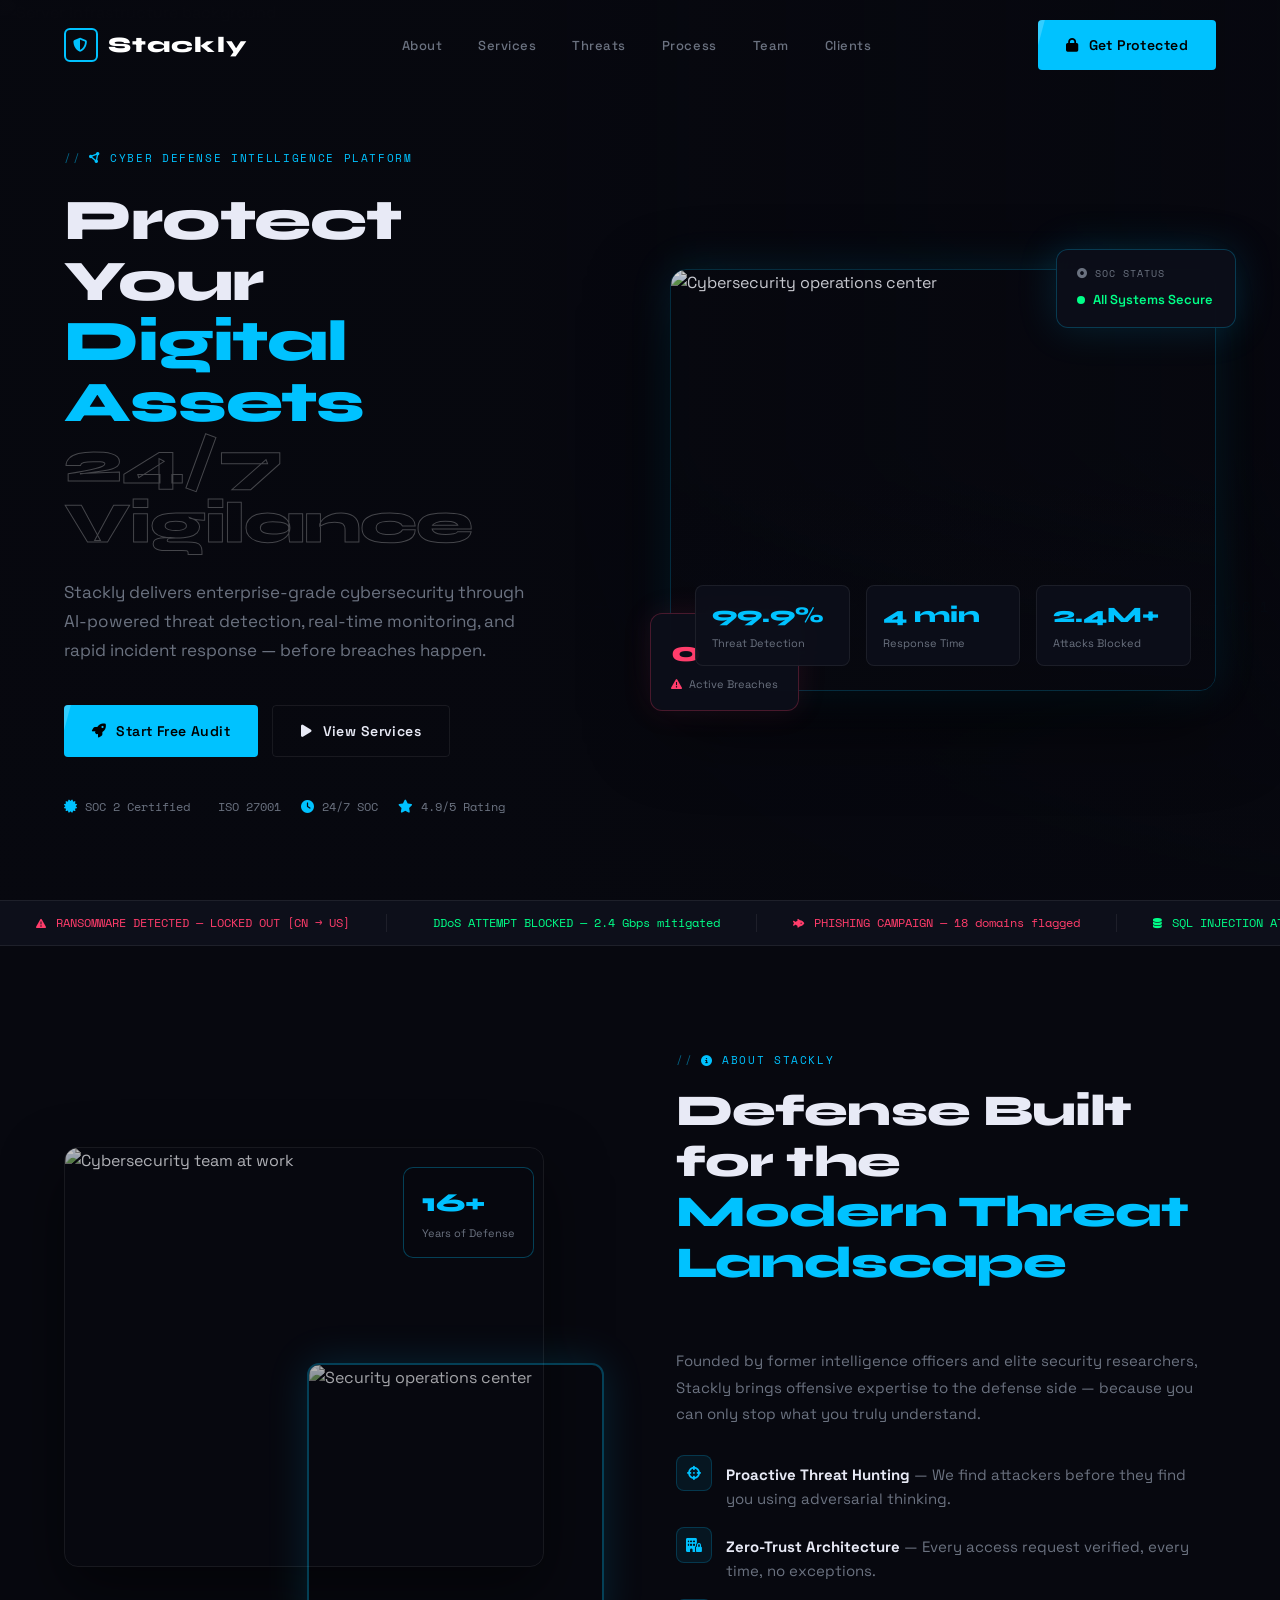
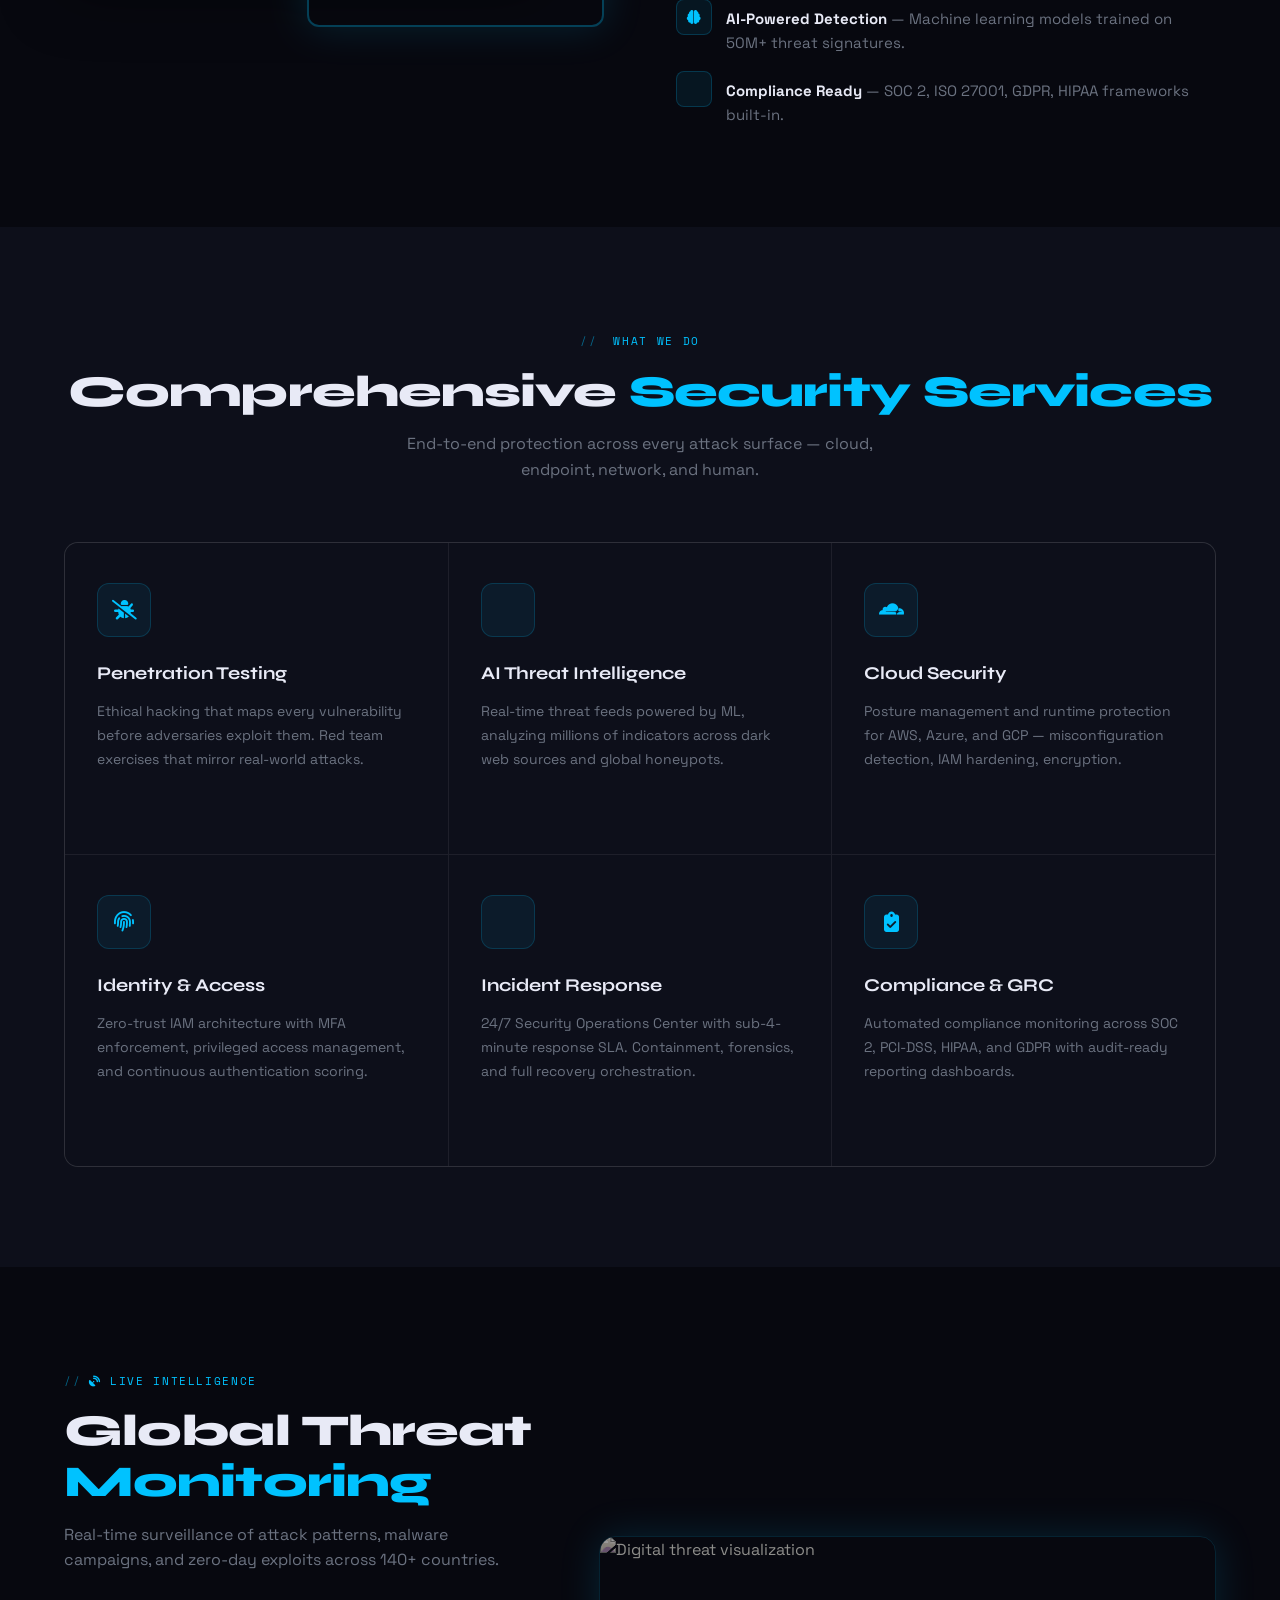
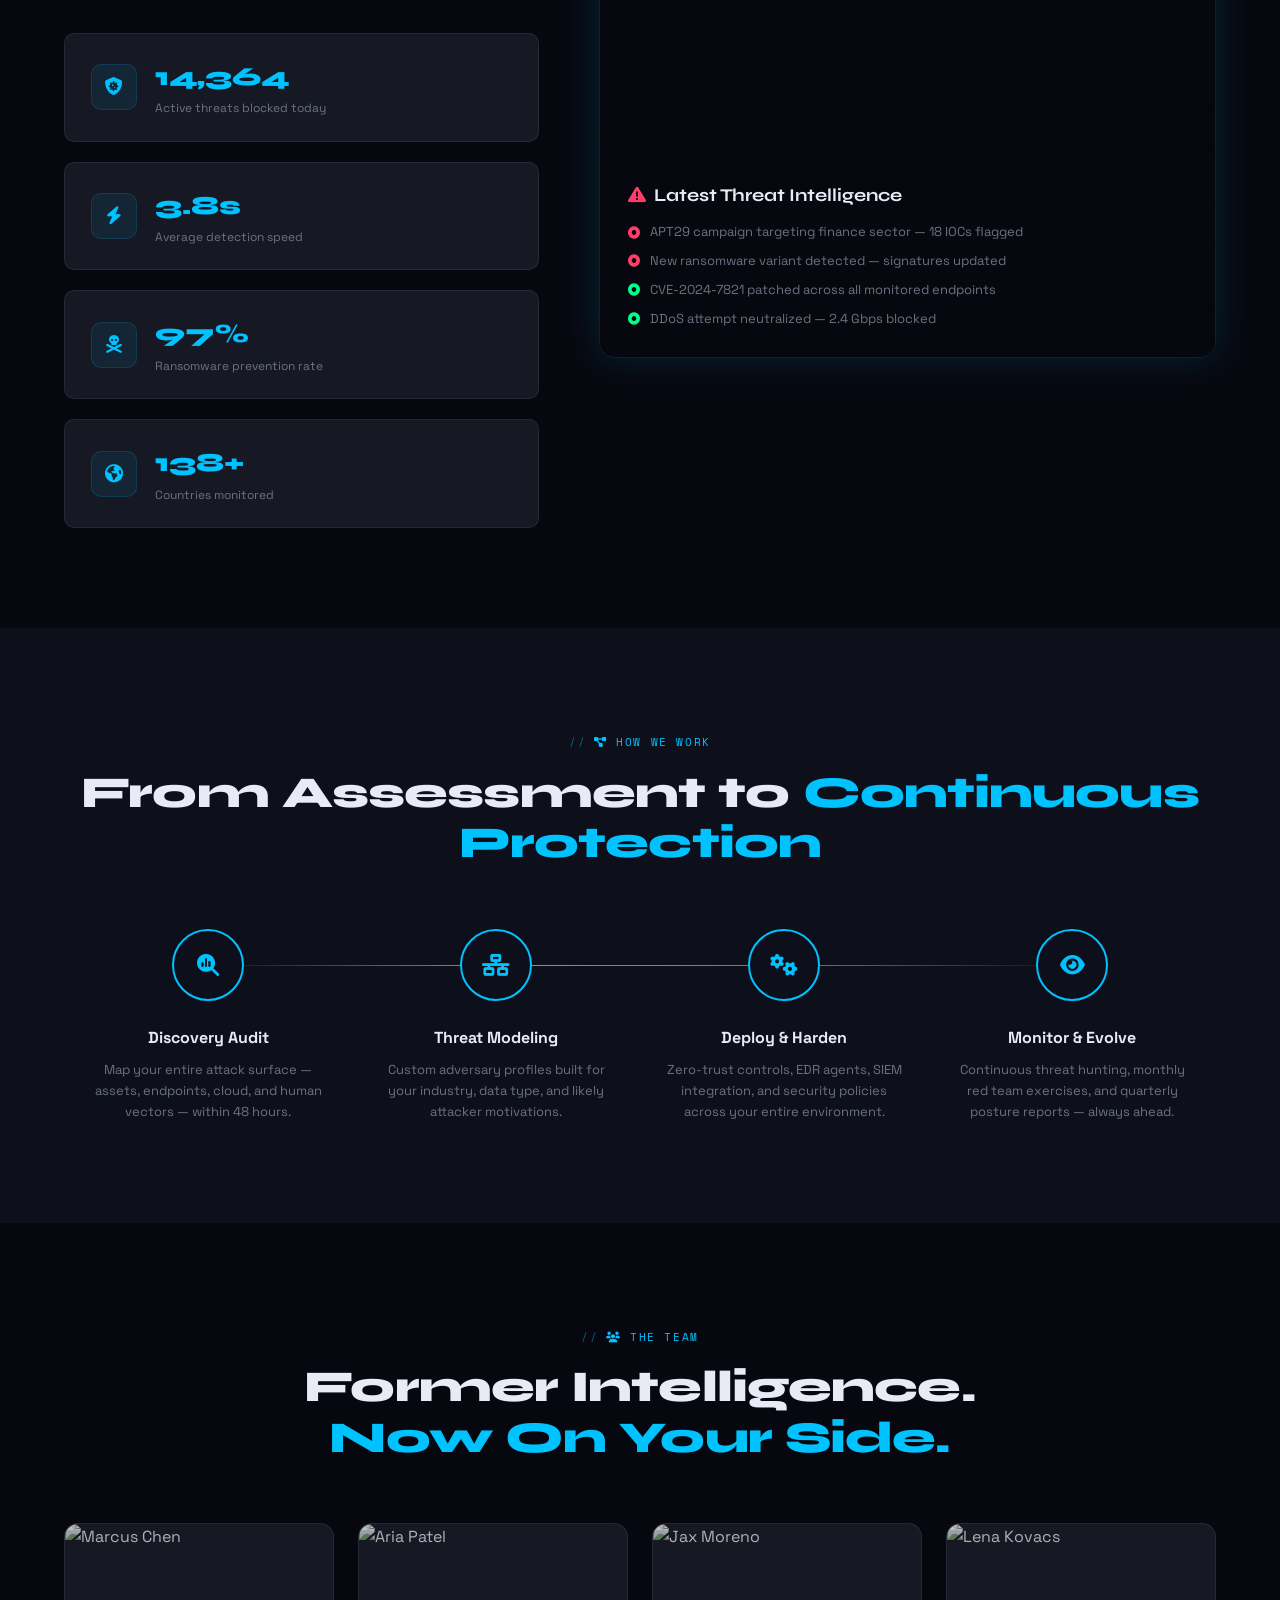
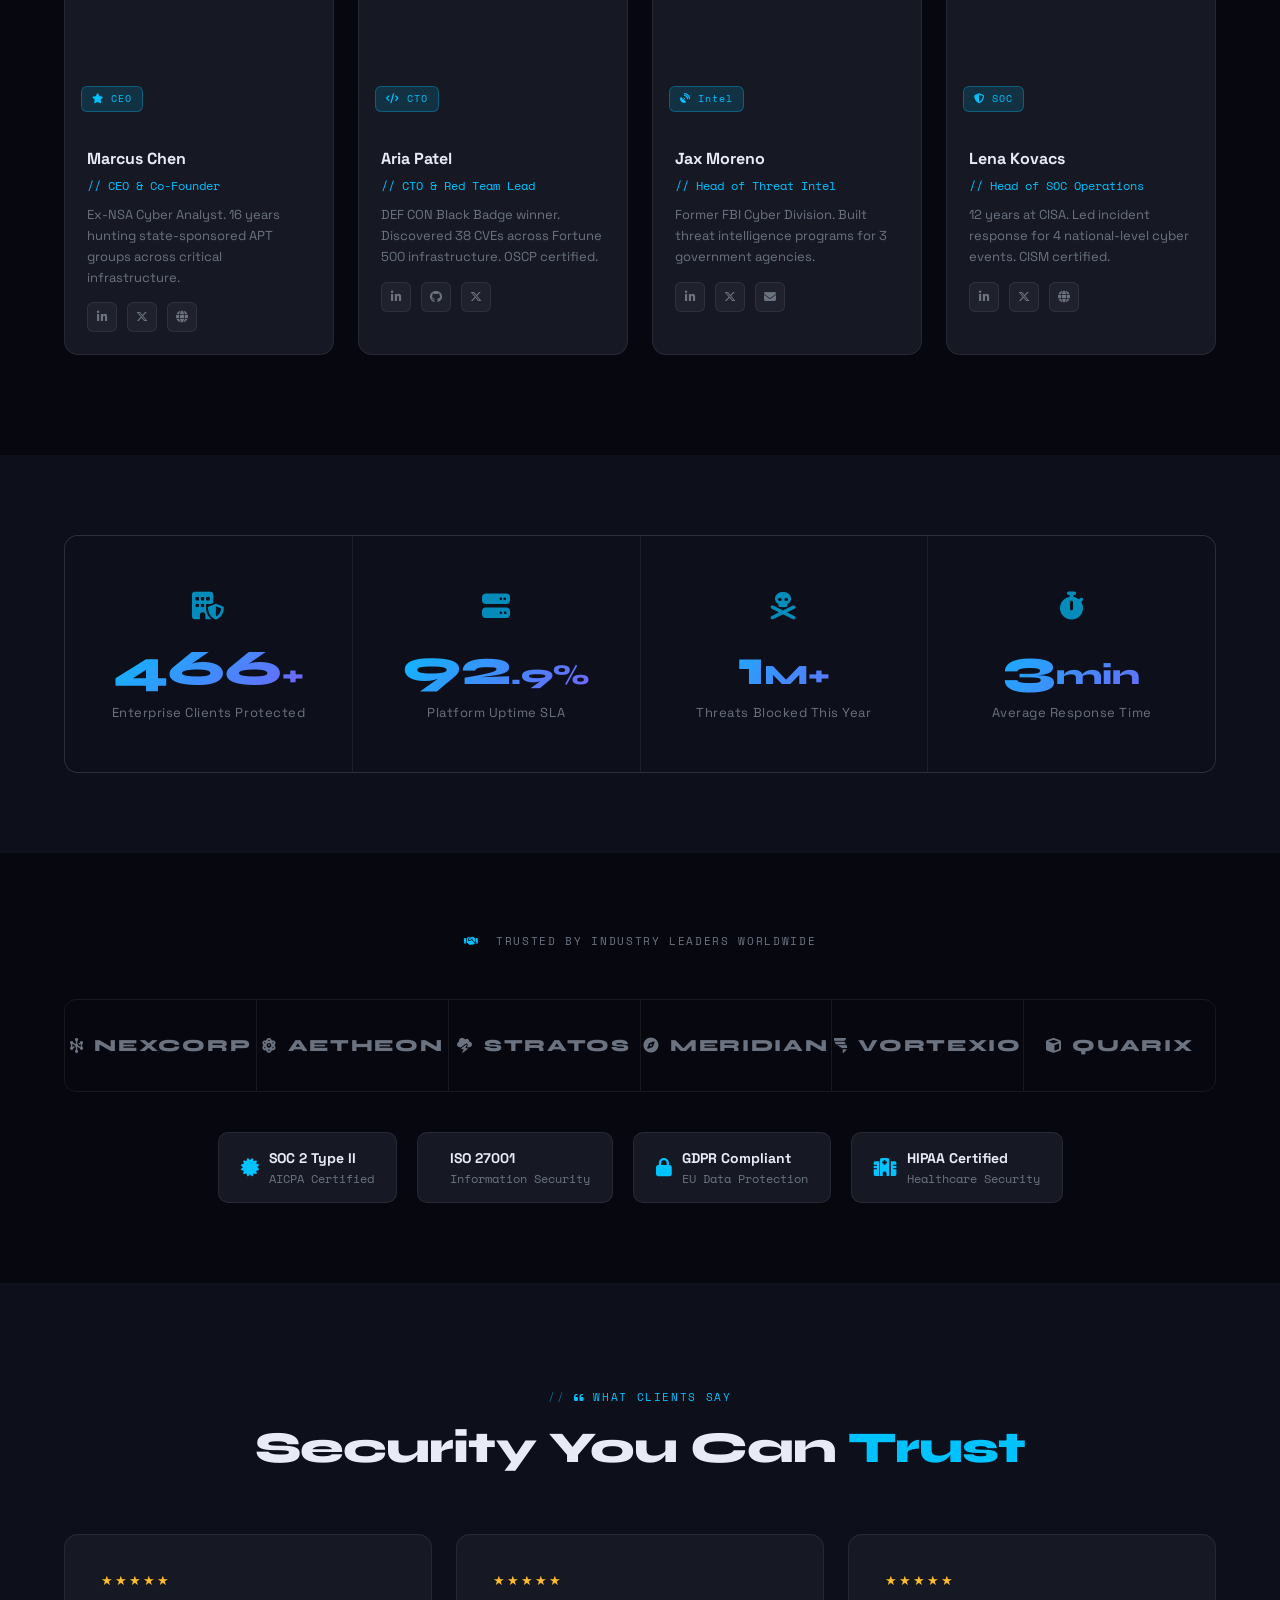
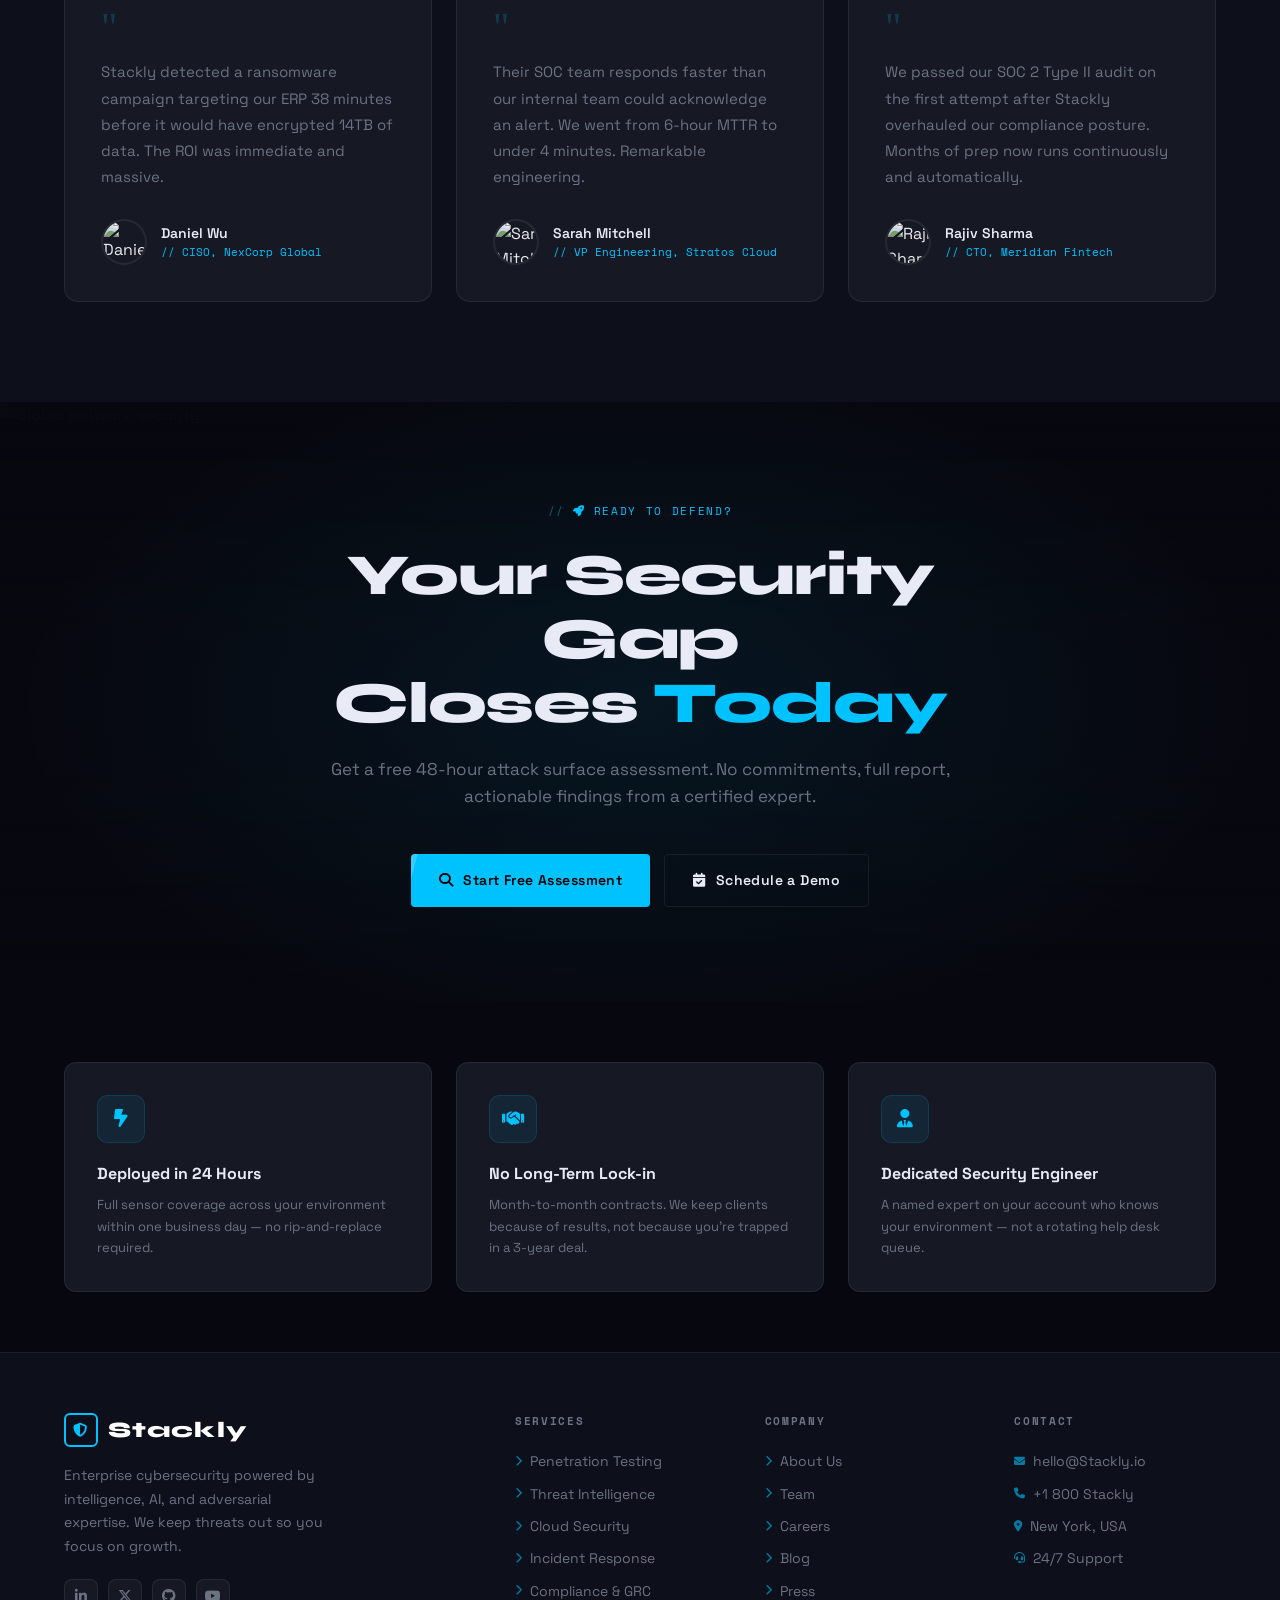
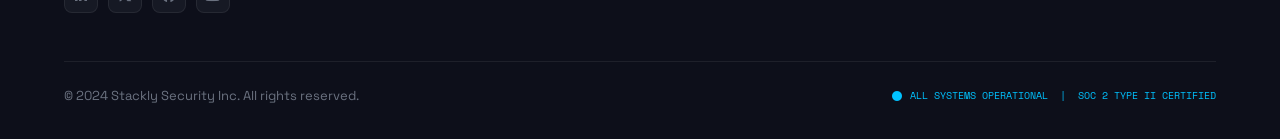
==== index.html @ 7a9f147d "first commit" ====
<!DOCTYPE html>
<html lang="en">
<head>
<meta charset="UTF-8">
<meta name="viewport" content="width=device-width, initial-scale=1.0">
<title>Stackly — Cyber Defense Intelligence</title>
<link rel="preconnect" href="https://fonts.googleapis.com">
<link href="https://fonts.googleapis.com/css2?family=Space+Grotesk:wght@300;400;500;600;700&family=Space+Mono:wght@400;700&family=Syne:wght@700;800&display=swap" rel="stylesheet">
<link rel="stylesheet" href="https://cdnjs.cloudflare.com/ajax/libs/font-awesome/6.5.1/css/all.min.css">
<style>
/* ─── TOKENS ─────────────────────────────────────────────── */
:root {
  --bg:      #07080F;
  --bg2:     #0D0F1A;
  --bg3:     #111420;
  --surface: #161924;
  --border:  rgba(255,255,255,0.07);
  --accent:  #00C2FF;
  --accent2: #7B5CFA;
  --danger:  #FF3D6B;
  --text:    #E8EAF6;
  --muted:   #6B7280;
  --mono:    'Space Mono', monospace;
  --sans:    'Space Grotesk', sans-serif;
  --display: 'Syne', sans-serif;
  --glow:    0 0 40px rgba(0,194,255,0.15);
  --glow2:   0 0 40px rgba(123,92,250,0.2);
}
*,*::before,*::after{box-sizing:border-box;margin:0;padding:0;}
html{scroll-behavior:smooth;}
body{background:var(--bg);color:var(--text);font-family:var(--sans);font-size:16px;line-height:1.6;overflow-x:hidden;}
::-webkit-scrollbar{width:4px;}
::-webkit-scrollbar-track{background:var(--bg);}
::-webkit-scrollbar-thumb{background:var(--accent);border-radius:2px;}

/* ─── UTILITY ─────────────────────────────────────────────── */
.container{max-width:1200px;margin:0 auto;padding:0 24px;}
.tag{font-family:var(--mono);font-size:11px;letter-spacing:0.15em;text-transform:uppercase;color:var(--accent);display:inline-flex;align-items:center;gap:8px;}
.tag::before{content:'//';opacity:0.5;}
.btn{display:inline-flex;align-items:center;gap:10px;padding:14px 28px;border-radius:4px;font-family:var(--sans);font-weight:600;font-size:14px;letter-spacing:0.03em;cursor:pointer;transition:all 0.3s ease;text-decoration:none;border:none;}
.btn-primary{background:var(--accent);color:#000;position:relative;overflow:hidden;}
.btn-primary::after{content:'';position:absolute;inset:0;background:rgba(255,255,255,0.2);transform:translateX(-100%) skewX(-15deg);transition:transform 0.4s ease;}
.btn-primary:hover::after{transform:translateX(110%) skewX(-15deg);}
.btn-primary:hover{box-shadow:0 0 30px rgba(0,194,255,0.4);}
.btn-outline{background:transparent;color:var(--text);border:1px solid var(--border);}
.btn-outline:hover{border-color:var(--accent);color:var(--accent);box-shadow:inset 0 0 20px rgba(0,194,255,0.05);}

/* ─── MATRIX CANVAS ───────────────────────────────────────── */
#matrix-canvas{position:fixed;top:0;left:0;width:100%;height:100%;opacity:0.03;pointer-events:none;z-index:0;}

/* ─── NAV ─────────────────────────────────────────────────── */
nav{position:fixed;top:0;left:0;right:0;z-index:1000;padding:20px 0;transition:all 0.4s ease;}
nav.scrolled{background:rgba(7,8,15,0.95);backdrop-filter:blur(20px);padding:14px 0;border-bottom:1px solid var(--border);}
.nav-inner{display:flex;align-items:center;justify-content:space-between;gap:24px;}
.logo{font-family:var(--display);font-size:22px;font-weight:800;letter-spacing:0.05em;color:#fff;text-decoration:none;display:flex;align-items:center;gap:10px;}
.logo-icon{width:34px;height:34px;border:2px solid var(--accent);border-radius:6px;display:flex;align-items:center;justify-content:center;color:var(--accent);font-size:14px;}
.logo span{color:var(--accent);}
.nav-links{display:flex;align-items:center;gap:36px;list-style:none;}
.nav-links a{font-size:13px;font-weight:500;color:var(--muted);text-decoration:none;letter-spacing:0.04em;transition:color 0.2s;position:relative;}
.nav-links a::after{content:'';position:absolute;bottom:-4px;left:0;width:0;height:1px;background:var(--accent);transition:width 0.3s ease;}
.nav-links a:hover{color:var(--text);}
.nav-links a:hover::after{width:100%;}
.nav-cta{margin-left:12px;}
.hamburger{display:none;flex-direction:column;gap:5px;cursor:pointer;padding:4px;z-index:1001;background:none;border:none;}
.hamburger span{display:block;width:24px;height:2px;background:var(--text);border-radius:2px;transition:all 0.3s ease;}
.hamburger.open span:nth-child(1){transform:translateY(7px) rotate(45deg);}
.hamburger.open span:nth-child(2){opacity:0;transform:scaleX(0);}
.hamburger.open span:nth-child(3){transform:translateY(-7px) rotate(-45deg);}
.mobile-menu{display:none;position:fixed;inset:0;background:rgba(7,8,15,0.98);backdrop-filter:blur(20px);z-index:999;flex-direction:column;align-items:center;justify-content:center;gap:32px;opacity:0;transition:opacity 0.3s ease;}
.mobile-menu.open{opacity:1;}
.mobile-menu a{font-family:var(--display);font-size:28px;font-weight:700;color:var(--muted);text-decoration:none;transition:color 0.2s;letter-spacing:0.05em;}
.mobile-menu a:hover{color:var(--accent);}

/* ─── HERO ────────────────────────────────────────────────── */
#hero{min-height:100vh;display:flex;align-items:center;position:relative;padding:140px 0 80px;z-index:1;overflow:hidden;}
.hero-bg-img{position:absolute;inset:0;z-index:0;}
.hero-bg-img img{width:100%;height:100%;object-fit:cover;opacity:0.12;filter:saturate(0.3) hue-rotate(180deg);}
.hero-bg-img::after{content:'';position:absolute;inset:0;background:linear-gradient(90deg,rgba(7,8,15,0.97) 40%,rgba(7,8,15,0.5) 100%),linear-gradient(0deg,rgba(7,8,15,0.8) 0%,transparent 50%);}
.hero-grid{display:grid;grid-template-columns:1fr 1fr;gap:60px;align-items:center;position:relative;z-index:1;}
.hero-tag{margin-bottom:24px;}
.hero-heading{font-family:var(--display);font-size:clamp(38px,4.5vw,66px);font-weight:800;line-height:1.05;letter-spacing:-0.02em;margin-bottom:24px;}
.hero-heading .line2{color:var(--accent);}
.hero-heading .line3{-webkit-text-stroke:1px rgba(255,255,255,0.25);color:transparent;}
.hero-sub{font-size:17px;color:var(--muted);line-height:1.7;margin-bottom:40px;max-width:480px;}
.hero-btns{display:flex;gap:14px;flex-wrap:wrap;}
.hero-badges{display:flex;gap:20px;margin-top:40px;flex-wrap:wrap;}
.badge{display:flex;align-items:center;gap:8px;font-size:12px;color:var(--muted);font-family:var(--mono);}
.badge i{color:var(--accent);font-size:13px;}
/* Hero Image Card */
.hero-img-wrap{position:relative;}
.hero-main-img{border-radius:16px;overflow:hidden;position:relative;border:1px solid rgba(0,194,255,0.2);box-shadow:0 30px 80px rgba(0,0,0,0.6),var(--glow);}
.hero-main-img img{width:100%;height:420px;object-fit:cover;display:block;filter:saturate(0.7) brightness(0.85);}
.hero-main-img::after{content:'';position:absolute;inset:0;background:linear-gradient(180deg,transparent 50%,rgba(7,8,15,0.8) 100%);}
.hero-img-overlay{position:absolute;bottom:0;left:0;right:0;padding:24px;z-index:2;}
.img-stat-row{display:flex;gap:16px;}
.img-stat{background:rgba(13,15,26,0.9);backdrop-filter:blur(12px);border:1px solid var(--border);border-radius:8px;padding:12px 16px;flex:1;}
.img-stat-num{font-family:var(--display);font-size:22px;font-weight:800;color:var(--accent);}
.img-stat-label{font-size:11px;color:var(--muted);margin-top:2px;}
.hero-float-card{position:absolute;top:-20px;right:-20px;background:rgba(13,15,26,0.92);backdrop-filter:blur(16px);border:1px solid rgba(0,194,255,0.25);border-radius:12px;padding:16px 20px;min-width:180px;box-shadow:var(--glow);}
.hfc-label{font-family:var(--mono);font-size:10px;color:var(--muted);text-transform:uppercase;letter-spacing:0.1em;margin-bottom:8px;}
.hfc-status{display:flex;align-items:center;gap:8px;font-size:13px;font-weight:600;color:#00FF88;}
.hfc-dot{width:8px;height:8px;border-radius:50%;background:#00FF88;animation:blink 1.5s ease-in-out infinite;}
.hero-float-card2{position:absolute;bottom:-20px;left:-20px;background:rgba(13,15,26,0.92);backdrop-filter:blur(16px);border:1px solid rgba(255,61,107,0.25);border-radius:12px;padding:16px 20px;box-shadow:0 0 30px rgba(255,61,107,0.1);}
.hfc2-num{font-family:var(--display);font-size:28px;font-weight:800;color:var(--danger);}
.hfc2-label{font-size:11px;color:var(--muted);margin-top:2px;}
@keyframes blink{0%,100%{opacity:1;}50%{opacity:0.2;}}

/* ─── TICKER ──────────────────────────────────────────────── */
.ticker-wrap{background:var(--bg2);border-top:1px solid var(--border);border-bottom:1px solid var(--border);padding:13px 0;overflow:hidden;position:relative;z-index:1;}
.ticker-track{display:flex;width:max-content;animation:ticker 35s linear infinite;gap:0;}
.ticker-track:hover{animation-play-state:paused;}
@keyframes ticker{from{transform:translateX(0);}to{transform:translateX(-50%);}}
.ticker-item{display:flex;align-items:center;gap:10px;padding:0 36px;font-family:var(--mono);font-size:11.5px;color:var(--muted);white-space:nowrap;border-right:1px solid var(--border);}
.ticker-item i{font-size:10px;}
.t-red{color:var(--danger);}
.t-green{color:#00FF88;}
.t-blue{color:var(--accent);}

/* ─── SECTION BASE ────────────────────────────────────────── */
section{position:relative;z-index:1;}
.section-header{margin-bottom:60px;}
.section-header .tag{margin-bottom:16px;}
.section-title{font-family:var(--display);font-size:clamp(28px,3.5vw,44px);font-weight:800;line-height:1.15;letter-spacing:-0.02em;}
.section-title span{color:var(--accent);}
.section-sub{font-size:16px;color:var(--muted);margin-top:14px;max-width:520px;}

/* ─── ABOUT ───────────────────────────────────────────────── */
#about{padding:100px 0;}
.about-grid{display:grid;grid-template-columns:1fr 1fr;gap:72px;align-items:center;}
.about-img-stack{position:relative;height:480px;}
.about-img-main{border-radius:14px;overflow:hidden;position:absolute;top:0;left:0;right:60px;bottom:60px;border:1px solid var(--border);box-shadow:0 24px 60px rgba(0,0,0,0.5);}
.about-img-main img{width:100%;height:100%;object-fit:cover;filter:saturate(0.6) brightness(0.75);}
.about-img-secondary{border-radius:12px;overflow:hidden;position:absolute;bottom:0;right:0;width:55%;height:55%;border:2px solid rgba(0,194,255,0.3);box-shadow:var(--glow);}
.about-img-secondary img{width:100%;height:100%;object-fit:cover;filter:saturate(0.5) brightness(0.7);}
.about-img-badge{position:absolute;top:20px;right:70px;background:rgba(7,8,15,0.9);backdrop-filter:blur(12px);border:1px solid rgba(0,194,255,0.3);border-radius:10px;padding:14px 18px;z-index:2;}
.aib-num{font-family:var(--display);font-size:26px;font-weight:800;color:var(--accent);}
.aib-label{font-size:11px;color:var(--muted);margin-top:2px;}
.about-checks{display:flex;flex-direction:column;gap:16px;margin-top:28px;}
.check-item{display:flex;gap:14px;align-items:flex-start;}
.check-icon{width:36px;height:36px;border-radius:8px;background:rgba(0,194,255,0.08);border:1px solid rgba(0,194,255,0.2);display:flex;align-items:center;justify-content:center;color:var(--accent);font-size:14px;flex-shrink:0;}
.check-text{font-size:15px;color:var(--muted);padding-top:8px;}
.check-text strong{color:var(--text);}

/* ─── SERVICES ────────────────────────────────────────────── */
#services{padding:100px 0;background:var(--bg2);}
.services-grid{display:grid;grid-template-columns:repeat(3,1fr);gap:1px;background:var(--border);border:1px solid var(--border);border-radius:14px;overflow:hidden;}
.service-card{background:var(--bg2);padding:40px 32px;transition:all 0.35s ease;position:relative;overflow:hidden;cursor:default;}
.service-card::before{content:'';position:absolute;top:0;left:0;right:0;height:2px;background:linear-gradient(90deg,var(--accent),var(--accent2));transform:scaleX(0);transition:transform 0.4s ease;}
.service-card:hover::before{transform:scaleX(1);}
.service-card:hover{background:var(--surface);}
.service-icon{width:54px;height:54px;border-radius:12px;background:rgba(0,194,255,0.07);border:1px solid rgba(0,194,255,0.18);display:flex;align-items:center;justify-content:center;color:var(--accent);font-size:20px;margin-bottom:22px;transition:all 0.3s ease;}
.service-card:hover .service-icon{background:rgba(0,194,255,0.14);box-shadow:0 0 20px rgba(0,194,255,0.2);}
.service-name{font-family:var(--display);font-size:18px;font-weight:700;margin-bottom:12px;}
.service-desc{font-size:14px;color:var(--muted);line-height:1.7;}
.service-link{display:inline-flex;align-items:center;gap:6px;margin-top:20px;font-size:13px;color:var(--accent);font-weight:600;text-decoration:none;opacity:0;transform:translateY(4px);transition:all 0.3s ease;}
.service-card:hover .service-link{opacity:1;transform:translateY(0);}

/* ─── THREAT SECTION ──────────────────────────────────────── */
#threat{padding:100px 0;}
.threat-grid{display:grid;grid-template-columns:1fr 1.3fr;gap:60px;align-items:center;}
.threat-stats{display:flex;flex-direction:column;gap:20px;}
.threat-stat{background:var(--surface);border:1px solid var(--border);border-radius:10px;padding:22px 26px;display:flex;align-items:center;gap:18px;transition:all 0.3s ease;}
.threat-stat:hover{border-color:var(--accent);box-shadow:var(--glow);}
.ts-icon{width:46px;height:46px;border-radius:10px;background:rgba(0,194,255,0.08);border:1px solid rgba(0,194,255,0.15);display:flex;align-items:center;justify-content:center;color:var(--accent);font-size:18px;flex-shrink:0;}
.ts-num{font-family:var(--display);font-size:26px;font-weight:800;color:var(--accent);}
.ts-label{font-size:12px;color:var(--muted);margin-top:2px;}
.threat-img-panel{position:relative;border-radius:16px;overflow:hidden;border:1px solid rgba(0,194,255,0.15);box-shadow:var(--glow);}
.threat-img-panel img{width:100%;height:420px;object-fit:cover;filter:saturate(0.4) brightness(0.6) hue-rotate(180deg);display:block;}
.threat-img-panel::after{content:'';position:absolute;inset:0;background:linear-gradient(180deg,transparent 40%,rgba(7,8,15,0.95) 100%);}
.threat-overlay{position:absolute;bottom:0;left:0;right:0;padding:28px;z-index:2;}
.threat-ol-title{font-family:var(--display);font-size:18px;font-weight:700;margin-bottom:12px;}
.threat-ol-list{display:flex;flex-direction:column;gap:8px;}
.tol-item{display:flex;align-items:center;gap:10px;font-size:13px;color:var(--muted);}
.tol-item i{color:var(--danger);font-size:12px;}
.tol-item.safe i{color:#00FF88;}
#radarCanvas{border-radius:50%;}

/* ─── PROCESS ─────────────────────────────────────────────── */
#process{padding:100px 0;background:var(--bg2);}
.process-steps{display:grid;grid-template-columns:repeat(4,1fr);gap:0;position:relative;}
.process-steps::before{content:'';position:absolute;top:36px;left:12.5%;right:12.5%;height:1px;background:linear-gradient(90deg,transparent,var(--accent),var(--accent2),transparent);z-index:0;}
.process-step{text-align:center;padding:0 20px;position:relative;z-index:1;}
.step-num{width:72px;height:72px;border-radius:50%;background:var(--bg2);border:2px solid var(--accent);display:flex;align-items:center;justify-content:center;font-size:22px;color:var(--accent);margin:0 auto 24px;transition:all 0.4s ease;}
.process-step:hover .step-num{background:var(--accent);color:#000;box-shadow:0 0 30px rgba(0,194,255,0.4);}
.step-title{font-weight:700;font-size:16px;margin-bottom:10px;}
.step-desc{font-size:13px;color:var(--muted);line-height:1.6;}

/* ─── TEAM ────────────────────────────────────────────────── */
#team{padding:100px 0;}
.team-grid{display:grid;grid-template-columns:repeat(4,1fr);gap:24px;}
.team-card{background:var(--surface);border:1px solid var(--border);border-radius:14px;overflow:hidden;transition:all 0.35s ease;}
.team-card:hover{border-color:rgba(0,194,255,0.3);transform:translateY(-6px);box-shadow:0 24px 48px rgba(0,0,0,0.4),var(--glow);}
.team-avatar{height:200px;overflow:hidden;position:relative;}
.team-avatar img{width:100%;height:100%;object-fit:cover;filter:saturate(0.5) brightness(0.75);transition:all 0.4s ease;}
.team-card:hover .team-avatar img{filter:saturate(0.8) brightness(0.9);}
.team-avatar::after{content:'';position:absolute;inset:0;background:linear-gradient(180deg,transparent 50%,rgba(22,25,36,0.9) 100%);}
.team-role-badge{position:absolute;bottom:12px;left:16px;right:16px;z-index:2;display:flex;align-items:center;gap:8px;}
.trb{background:rgba(0,194,255,0.15);border:1px solid rgba(0,194,255,0.3);border-radius:6px;padding:4px 10px;font-family:var(--mono);font-size:10px;color:var(--accent);letter-spacing:0.1em;}
.team-info{padding:22px;}
.team-name{font-weight:700;font-size:16px;margin-bottom:4px;}
.team-role{font-size:12px;color:var(--accent);font-family:var(--mono);margin-bottom:10px;}
.team-bio{font-size:13px;color:var(--muted);line-height:1.6;}
.team-socials{display:flex;gap:10px;margin-top:14px;}
.team-socials a{width:30px;height:30px;border-radius:6px;background:rgba(255,255,255,0.04);border:1px solid var(--border);display:flex;align-items:center;justify-content:center;color:var(--muted);font-size:12px;text-decoration:none;transition:all 0.2s;}
.team-socials a:hover{color:var(--accent);border-color:var(--accent);}

/* ─── TRUST STATS ─────────────────────────────────────────── */
#trust{padding:80px 0;background:var(--bg2);}
.trust-grid{display:grid;grid-template-columns:repeat(4,1fr);gap:1px;background:var(--border);border:1px solid var(--border);border-radius:14px;overflow:hidden;}
.trust-item{background:var(--bg2);padding:48px 28px;text-align:center;transition:background 0.3s;}
.trust-item:hover{background:var(--surface);}
.trust-icon{font-size:28px;color:var(--accent);margin-bottom:14px;opacity:0.7;}
.trust-num{font-family:var(--display);font-size:50px;font-weight:800;line-height:1;background:linear-gradient(135deg,var(--accent),var(--accent2));-webkit-background-clip:text;-webkit-text-fill-color:transparent;background-clip:text;}
.trust-plus{font-size:28px;}
.trust-label{font-size:13px;color:var(--muted);margin-top:10px;letter-spacing:0.04em;}

/* ─── CLIENTS ─────────────────────────────────────────────── */
#clients{padding:80px 0;}
.clients-heading{text-align:center;margin-bottom:48px;font-family:var(--mono);font-size:11px;letter-spacing:0.15em;color:var(--muted);text-transform:uppercase;}
.clients-logos{display:flex;align-items:center;justify-content:center;flex-wrap:wrap;border:1px solid var(--border);border-radius:12px;overflow:hidden;}
.client-logo{padding:32px 40px;border-right:1px solid var(--border);font-family:var(--display);font-size:17px;font-weight:800;color:var(--muted);letter-spacing:0.1em;transition:all 0.3s ease;flex:1;text-align:center;min-width:140px;display:flex;align-items:center;justify-content:center;gap:10px;}
.client-logo i{font-size:15px;}
.client-logo:last-child{border-right:none;}
.client-logo:hover{color:var(--text);background:var(--surface);}
/* Certification badges */
.cert-row{display:flex;gap:20px;justify-content:center;margin-top:40px;flex-wrap:wrap;}
.cert-badge{display:flex;align-items:center;gap:10px;background:var(--surface);border:1px solid var(--border);border-radius:10px;padding:14px 22px;}
.cert-badge i{color:var(--accent);font-size:18px;}
.cert-label{font-size:12px;font-family:var(--mono);color:var(--muted);}
.cert-name{font-size:14px;font-weight:700;}

/* ─── TESTIMONIALS ────────────────────────────────────────── */
#testimonials{padding:100px 0;background:var(--bg2);}
.testi-grid{display:grid;grid-template-columns:repeat(3,1fr);gap:24px;}
.testi-card{background:var(--surface);border:1px solid var(--border);border-radius:14px;padding:36px;transition:all 0.35s ease;position:relative;}
.testi-card:hover{border-color:rgba(0,194,255,0.25);transform:translateY(-4px);box-shadow:var(--glow);}
.stars{color:#FEBC2E;font-size:13px;margin-bottom:16px;letter-spacing:2px;}
.testi-quote{font-size:40px;color:var(--accent);opacity:0.2;line-height:1;font-family:serif;margin-bottom:12px;}
.testi-text{font-size:15px;color:var(--muted);line-height:1.75;margin-bottom:28px;}
.testi-author{display:flex;align-items:center;gap:14px;}
.testi-avatar{width:46px;height:46px;border-radius:50%;overflow:hidden;border:2px solid var(--border);flex-shrink:0;}
.testi-avatar img{width:100%;height:100%;object-fit:cover;filter:saturate(0.5);}
.testi-name{font-weight:600;font-size:14px;}
.testi-company{font-size:11px;color:var(--accent);font-family:var(--mono);}

/* ─── CTA ─────────────────────────────────────────────────── */
#cta{padding:0;position:relative;overflow:hidden;}
.cta-img{position:relative;height:600px;}
.cta-img img{width:100%;height:100%;object-fit:cover;filter:saturate(0.3) brightness(0.4) hue-rotate(180deg);}
.cta-img::after{content:'';position:absolute;inset:0;background:radial-gradient(ellipse 70% 80% at 50% 50%,rgba(0,194,255,0.08) 0%,transparent 70%),linear-gradient(0deg,rgba(7,8,15,1) 0%,rgba(7,8,15,0.5) 40%,rgba(7,8,15,0.5) 60%,rgba(7,8,15,1) 100%);}
.cta-content{position:absolute;inset:0;display:flex;align-items:center;justify-content:center;z-index:2;}
.cta-inner{text-align:center;max-width:700px;padding:0 24px;}
.cta-inner .tag{justify-content:center;margin-bottom:24px;}
.cta-title{font-family:var(--display);font-size:clamp(32px,5vw,58px);font-weight:800;line-height:1.1;letter-spacing:-0.02em;margin-bottom:20px;}
.cta-title span{color:var(--accent);}
.cta-sub{font-size:17px;color:var(--muted);margin-bottom:44px;line-height:1.6;}
.cta-btns{display:flex;gap:14px;justify-content:center;flex-wrap:wrap;}
.cta-features{padding:60px 0;background:var(--bg);}
.cta-grid{display:grid;grid-template-columns:repeat(3,1fr);gap:24px;}
.cta-feature{background:var(--surface);border:1px solid var(--border);border-radius:12px;padding:32px;transition:all 0.3s ease;}
.cta-feature:hover{border-color:rgba(0,194,255,0.2);box-shadow:var(--glow);}
.cf-icon{width:48px;height:48px;border-radius:10px;background:rgba(0,194,255,0.08);border:1px solid rgba(0,194,255,0.15);display:flex;align-items:center;justify-content:center;color:var(--accent);font-size:18px;margin-bottom:18px;}
.cf-title{font-weight:700;font-size:16px;margin-bottom:8px;}
.cf-desc{font-size:13px;color:var(--muted);line-height:1.65;}

/* ─── FOOTER ──────────────────────────────────────────────── */
footer{background:var(--bg2);border-top:1px solid var(--border);padding:60px 0 32px;position:relative;z-index:1;}
.footer-grid{display:grid;grid-template-columns:2fr 1fr 1fr 1fr;gap:48px;margin-bottom:48px;}
.footer-brand .logo{margin-bottom:16px;}
.footer-brand p{font-size:14px;color:var(--muted);line-height:1.7;max-width:260px;margin-bottom:20px;}
.footer-socials{display:flex;gap:10px;}
.footer-socials a{width:34px;height:34px;border-radius:8px;background:var(--surface);border:1px solid var(--border);display:flex;align-items:center;justify-content:center;color:var(--muted);font-size:14px;text-decoration:none;transition:all 0.2s;}
.footer-socials a:hover{color:var(--accent);border-color:var(--accent);}
.footer-col h4{font-size:11px;font-family:var(--mono);letter-spacing:0.15em;text-transform:uppercase;color:var(--muted);margin-bottom:20px;}
.footer-col ul{list-style:none;display:flex;flex-direction:column;gap:10px;}
.footer-col a{font-size:14px;color:var(--muted);text-decoration:none;transition:color 0.2s;display:flex;align-items:center;gap:8px;}
.footer-col a i{font-size:11px;color:var(--accent);opacity:0.6;}
.footer-col a:hover{color:var(--text);}
.footer-bottom{border-top:1px solid var(--border);padding-top:24px;display:flex;align-items:center;justify-content:space-between;}
.footer-copy{font-size:13px;color:var(--muted);}
.footer-mono{font-family:var(--mono);font-size:10px;color:var(--accent);display:flex;align-items:center;gap:8px;}
.footer-mono i{animation:blink 1.5s ease-in-out infinite;}

/* ─── SCROLL ANIMATIONS ───────────────────────────────────── */
.reveal{opacity:0;transform:translateY(32px);transition:opacity 0.7s ease,transform 0.7s ease;}
.reveal.visible{opacity:1;transform:translateY(0);}
.reveal-left{opacity:0;transform:translateX(-40px);transition:opacity 0.7s ease,transform 0.7s ease;}
.reveal-left.visible{opacity:1;transform:translateX(0);}
.reveal-right{opacity:0;transform:translateX(40px);transition:opacity 0.7s ease,transform 0.7s ease;}
.reveal-right.visible{opacity:1;transform:translateX(0);}
.delay-1{transition-delay:0.1s;}
.delay-2{transition-delay:0.2s;}
.delay-3{transition-delay:0.3s;}
.delay-4{transition-delay:0.4s;}
.delay-5{transition-delay:0.5s;}

/* ─── RESPONSIVE ──────────────────────────────────────────── */
@media(max-width:1024px){
  .hero-grid{grid-template-columns:1fr;text-align:center;}
  .hero-sub{max-width:100%;margin:0 auto 40px;}
  .hero-btns{justify-content:center;}
  .hero-badges{justify-content:center;}
  .hero-main-img{height:320px;}
  .hero-float-card{top:-10px;right:-10px;}
  .hero-float-card2{bottom:-10px;left:-10px;}
  .about-grid{grid-template-columns:1fr;}
  .about-img-stack{height:340px;}
  .services-grid{grid-template-columns:repeat(2,1fr);}
  .threat-grid{grid-template-columns:1fr;}
  .process-steps{grid-template-columns:repeat(2,1fr);gap:40px;}
  .process-steps::before{display:none;}
  .team-grid{grid-template-columns:repeat(2,1fr);}
  .trust-grid{grid-template-columns:repeat(2,1fr);}
  .testi-grid{grid-template-columns:repeat(2,1fr);}
  .cta-grid{grid-template-columns:1fr 1fr;}
  .footer-grid{grid-template-columns:1fr 1fr;}
}
@media(max-width:768px){
  .nav-links,.nav-cta{display:none;}
  .hamburger{display:flex;}
  .mobile-menu{display:flex;}
  .services-grid{grid-template-columns:1fr;}
  .team-grid{grid-template-columns:1fr;}
  .testi-grid{grid-template-columns:1fr;}
  .trust-grid{grid-template-columns:repeat(2,1fr);}
  .clients-logos{flex-direction:column;}
  .client-logo{border-right:none;border-bottom:1px solid var(--border);}
  .client-logo:last-child{border-bottom:none;}
  .footer-grid{grid-template-columns:1fr;}
  .footer-bottom{flex-direction:column;gap:12px;text-align:center;}
  .process-steps{grid-template-columns:1fr;}
  .cta-grid{grid-template-columns:1fr;}
  .cta-img{height:500px;}
  .img-stat-row{flex-direction:column;}
  .cert-row{flex-direction:column;align-items:center;}
}
@media(prefers-reduced-motion:reduce){*,*::before,*::after{animation:none!important;transition:none!important;}}
</style>
</head>
<body>

<canvas id="matrix-canvas"></canvas>

<!-- ═══ NAV ═══ -->
<nav id="navbar">
  <div class="container">
    <div class="nav-inner">
      <a href="#" class="logo">
        <div class="logo-icon"><i class="fa-solid fa-shield-halved"></i></div>
        Stackly
      </a>
      <ul class="nav-links">
        <li><a href="#about">About</a></li>
        <li><a href="#services">Services</a></li>
        <li><a href="#threat">Threats</a></li>
        <li><a href="#process">Process</a></li>
        <li><a href="#team">Team</a></li>
        <li><a href="#testimonials">Clients</a></li>
      </ul>
      <a href="#cta" class="btn btn-primary nav-cta"><i class="fa-solid fa-lock"></i> Get Protected</a>
      <button class="hamburger" id="hamburger"><span></span><span></span><span></span></button>
    </div>
  </div>
</nav>

<!-- Mobile Menu -->
<div class="mobile-menu" id="mobileMenu">
  <a href="#about" class="menu-link">About</a>
  <a href="#services" class="menu-link">Services</a>
  <a href="#threat" class="menu-link">Threats</a>
  <a href="#process" class="menu-link">Process</a>
  <a href="#team" class="menu-link">Team</a>
  <a href="#testimonials" class="menu-link">Clients</a>
  <a href="#cta" class="btn btn-primary"><i class="fa-solid fa-lock"></i> Get Protected</a>
</div>

<!-- ═══ 1: HERO ═══ -->
<section id="hero">
  <div class="hero-bg-img">
    <img src="https://images.unsplash.com/photo-1558494949-ef010cbdcc31?w=1600&q=80&auto=format&fit=crop" alt="Server infrastructure background">
  </div>
  <div class="container">
    <div class="hero-grid">
      <div class="hero-content">
        <div class="hero-tag tag reveal"><i class="fa-solid fa-circle-nodes"></i> Cyber Defense Intelligence Platform</div>
        <h1 class="hero-heading reveal delay-1">
          Protect Your<br>
          <span class="line2">Digital Assets</span><br>
          <span class="line3">24/7 Vigilance</span>
        </h1>
        <p class="hero-sub reveal delay-2">
          Stackly delivers enterprise-grade cybersecurity through AI-powered threat detection, 
          real-time monitoring, and rapid incident response — before breaches happen.
        </p>
        <div class="hero-btns reveal delay-3">
          <a href="#cta" class="btn btn-primary"><i class="fa-solid fa-rocket"></i> Start Free Audit</a>
          <a href="#services" class="btn btn-outline"><i class="fa-solid fa-play"></i> View Services</a>
        </div>
        <div class="hero-badges reveal delay-4">
          <div class="badge"><i class="fa-solid fa-certificate"></i> SOC 2 Certified</div>
          <div class="badge"><i class="fa-solid fa-shield-check"></i> ISO 27001</div>
          <div class="badge"><i class="fa-solid fa-clock"></i> 24/7 SOC</div>
          <div class="badge"><i class="fa-solid fa-star"></i> 4.9/5 Rating</div>
        </div>
      </div>
      <div class="hero-img-wrap reveal-right delay-2">
        <div class="hero-main-img">
          <img src="https://images.unsplash.com/photo-1563986768609-322da13575f3?w=800&q=80&auto=format&fit=crop" alt="Cybersecurity operations center">
          <div class="hero-img-overlay">
            <div class="img-stat-row">
              <div class="img-stat">
                <div class="img-stat-num">99.9%</div>
                <div class="img-stat-label">Threat Detection</div>
              </div>
              <div class="img-stat">
                <div class="img-stat-num">4 min</div>
                <div class="img-stat-label">Response Time</div>
              </div>
              <div class="img-stat">
                <div class="img-stat-num">2.4M+</div>
                <div class="img-stat-label">Attacks Blocked</div>
              </div>
            </div>
          </div>
        </div>
        <div class="hero-float-card">
          <div class="hfc-label"><i class="fa-solid fa-circle-dot"></i> SOC Status</div>
          <div class="hfc-status"><div class="hfc-dot"></div> All Systems Secure</div>
        </div>
        <div class="hero-float-card2">
          <div class="hfc2-num">0</div>
          <div class="hfc2-label"><i class="fa-solid fa-triangle-exclamation" style="color:var(--danger);margin-right:4px;"></i> Active Breaches</div>
        </div>
      </div>
    </div>
  </div>
</section>

<!-- ═══ THREAT TICKER ═══ -->
<div class="ticker-wrap">
  <div class="ticker-track" id="ticker"></div>
</div>

<!-- ═══ 2: ABOUT ═══ -->
<section id="about">
  <div class="container">
    <div class="about-grid">
      <div class="about-img-stack reveal-left">
        <div class="about-img-main">
          <img src="https://images.unsplash.com/photo-1550751827-4bd374c3f58b?w=800&q=80&auto=format&fit=crop" alt="Cybersecurity team at work">
        </div>
        <div class="about-img-secondary">
          <img src="https://images.unsplash.com/photo-1504384308090-c894fdcc538d?w=600&q=80&auto=format&fit=crop" alt="Security operations center">
        </div>
        <div class="about-img-badge">
          <div class="aib-num">16+</div>
          <div class="aib-label">Years of Defense</div>
        </div>
      </div>
      <div class="about-content reveal-right">
        <div class="section-header">
          <span class="tag"><i class="fa-solid fa-circle-info"></i> About Stackly</span>
          <h2 class="section-title">Defense Built for the<br><span>Modern Threat Landscape</span></h2>
        </div>
        <p style="color:var(--muted);font-size:15px;line-height:1.75;margin-bottom:28px;">
          Founded by former intelligence officers and elite security researchers, Stackly brings 
          offensive expertise to the defense side — because you can only stop what you truly understand.
        </p>
        <div class="about-checks">
          <div class="check-item">
            <div class="check-icon"><i class="fa-solid fa-crosshairs"></i></div>
            <div class="check-text"><strong>Proactive Threat Hunting</strong> — We find attackers before they find you using adversarial thinking.</div>
          </div>
          <div class="check-item">
            <div class="check-icon"><i class="fa-solid fa-building-lock"></i></div>
            <div class="check-text"><strong>Zero-Trust Architecture</strong> — Every access request verified, every time, no exceptions.</div>
          </div>
          <div class="check-item">
            <div class="check-icon"><i class="fa-solid fa-brain"></i></div>
            <div class="check-text"><strong>AI-Powered Detection</strong> — Machine learning models trained on 50M+ threat signatures.</div>
          </div>
          <div class="check-item">
            <div class="check-icon"><i class="fa-solid fa-file-certificate"></i></div>
            <div class="check-text"><strong>Compliance Ready</strong> — SOC 2, ISO 27001, GDPR, HIPAA frameworks built-in.</div>
          </div>
        </div>
      </div>
    </div>
  </div>
</section>

<!-- ═══ 3: SERVICES ═══ -->
<section id="services">
  <div class="container">
    <div class="section-header reveal" style="text-align:center;">
      <span class="tag"><i class="fa-solid fa-grid-2"></i> What We Do</span>
      <h2 class="section-title">Comprehensive <span>Security Services</span></h2>
      <p class="section-sub" style="margin:14px auto 0;">End-to-end protection across every attack surface — cloud, endpoint, network, and human.</p>
    </div>
    <div class="services-grid">
      <div class="service-card reveal delay-1">
        <div class="service-icon"><i class="fa-solid fa-bug-slash"></i></div>
        <div class="service-name">Penetration Testing</div>
        <p class="service-desc">Ethical hacking that maps every vulnerability before adversaries exploit them. Red team exercises that mirror real-world attacks.</p>
        <a href="#" class="service-link"><i class="fa-solid fa-arrow-right"></i> Learn more</a>
      </div>
      <div class="service-card reveal delay-2">
        <div class="service-icon"><i class="fa-solid fa-microchip-ai"></i></div>
        <div class="service-name">AI Threat Intelligence</div>
        <p class="service-desc">Real-time threat feeds powered by ML, analyzing millions of indicators across dark web sources and global honeypots.</p>
        <a href="#" class="service-link"><i class="fa-solid fa-arrow-right"></i> Learn more</a>
      </div>
      <div class="service-card reveal delay-3">
        <div class="service-icon"><i class="fa-brands fa-cloudflare"></i></div>
        <div class="service-name">Cloud Security</div>
        <p class="service-desc">Posture management and runtime protection for AWS, Azure, and GCP — misconfiguration detection, IAM hardening, encryption.</p>
        <a href="#" class="service-link"><i class="fa-solid fa-arrow-right"></i> Learn more</a>
      </div>
      <div class="service-card reveal delay-2">
        <div class="service-icon"><i class="fa-solid fa-fingerprint"></i></div>
        <div class="service-name">Identity & Access</div>
        <p class="service-desc">Zero-trust IAM architecture with MFA enforcement, privileged access management, and continuous authentication scoring.</p>
        <a href="#" class="service-link"><i class="fa-solid fa-arrow-right"></i> Learn more</a>
      </div>
      <div class="service-card reveal delay-3">
        <div class="service-icon"><i class="fa-solid fa-siren-on"></i></div>
        <div class="service-name">Incident Response</div>
        <p class="service-desc">24/7 Security Operations Center with sub-4-minute response SLA. Containment, forensics, and full recovery orchestration.</p>
        <a href="#" class="service-link"><i class="fa-solid fa-arrow-right"></i> Learn more</a>
      </div>
      <div class="service-card reveal delay-4">
        <div class="service-icon"><i class="fa-solid fa-clipboard-check"></i></div>
        <div class="service-name">Compliance & GRC</div>
        <p class="service-desc">Automated compliance monitoring across SOC 2, PCI-DSS, HIPAA, and GDPR with audit-ready reporting dashboards.</p>
        <a href="#" class="service-link"><i class="fa-solid fa-arrow-right"></i> Learn more</a>
      </div>
    </div>
  </div>
</section>

<!-- ═══ 4: THREAT MONITOR ═══ -->
<section id="threat">
  <div class="container">
    <div class="threat-grid">
      <div>
        <div class="section-header reveal">
          <span class="tag"><i class="fa-solid fa-satellite-dish"></i> Live Intelligence</span>
          <h2 class="section-title">Global Threat<br><span>Monitoring</span></h2>
          <p class="section-sub">Real-time surveillance of attack patterns, malware campaigns, and zero-day exploits across 140+ countries.</p>
        </div>
        <div class="threat-stats">
          <div class="threat-stat reveal delay-1">
            <div class="ts-icon"><i class="fa-solid fa-shield-virus"></i></div>
            <div>
              <div class="ts-num"><span class="count-up" data-target="14382">0</span></div>
              <div class="ts-label">Active threats blocked today</div>
            </div>
          </div>
          <div class="threat-stat reveal delay-2">
            <div class="ts-icon"><i class="fa-solid fa-bolt"></i></div>
            <div>
              <div class="ts-num">3.8s</div>
              <div class="ts-label">Average detection speed</div>
            </div>
          </div>
          <div class="threat-stat reveal delay-3">
            <div class="ts-icon"><i class="fa-solid fa-skull-crossbones"></i></div>
            <div>
              <div class="ts-num"><span class="count-up" data-target="98">0</span>%</div>
              <div class="ts-label">Ransomware prevention rate</div>
            </div>
          </div>
          <div class="threat-stat reveal delay-4">
            <div class="ts-icon"><i class="fa-solid fa-earth-americas"></i></div>
            <div>
              <div class="ts-num"><span class="count-up" data-target="140">0</span>+</div>
              <div class="ts-label">Countries monitored</div>
            </div>
          </div>
        </div>
      </div>
      <div class="reveal-right">
        <div class="threat-img-panel">
          <img src="https://images.unsplash.com/photo-1526374965328-7f61d4dc18c5?w=900&q=80&auto=format&fit=crop" alt="Digital threat visualization">
          <div class="threat-overlay">
            <div class="threat-ol-title"><i class="fa-solid fa-triangle-exclamation" style="color:var(--danger);margin-right:8px;"></i>Latest Threat Intelligence</div>
            <div class="threat-ol-list">
              <div class="tol-item"><i class="fa-solid fa-circle-dot"></i> APT29 campaign targeting finance sector — 18 IOCs flagged</div>
              <div class="tol-item"><i class="fa-solid fa-circle-dot"></i> New ransomware variant detected — signatures updated</div>
              <div class="tol-item safe"><i class="fa-solid fa-circle-dot"></i> CVE-2024-7821 patched across all monitored endpoints</div>
              <div class="tol-item safe"><i class="fa-solid fa-circle-dot"></i> DDoS attempt neutralized — 2.4 Gbps blocked</div>
            </div>
          </div>
        </div>
      </div>
    </div>
  </div>
</section>

<!-- ═══ 5: PROCESS ═══ -->
<section id="process">
  <div class="container">
    <div class="section-header reveal" style="text-align:center;">
      <span class="tag"><i class="fa-solid fa-diagram-project"></i> How We Work</span>
      <h2 class="section-title">From Assessment to <span>Continuous Protection</span></h2>
    </div>
    <div class="process-steps">
      <div class="process-step reveal delay-1">
        <div class="step-num"><i class="fa-solid fa-magnifying-glass-chart"></i></div>
        <div class="step-title">Discovery Audit</div>
        <p class="step-desc">Map your entire attack surface — assets, endpoints, cloud, and human vectors — within 48 hours.</p>
      </div>
      <div class="process-step reveal delay-2">
        <div class="step-num"><i class="fa-solid fa-network-wired"></i></div>
        <div class="step-title">Threat Modeling</div>
        <p class="step-desc">Custom adversary profiles built for your industry, data type, and likely attacker motivations.</p>
      </div>
      <div class="process-step reveal delay-3">
        <div class="step-num"><i class="fa-solid fa-gears"></i></div>
        <div class="step-title">Deploy & Harden</div>
        <p class="step-desc">Zero-trust controls, EDR agents, SIEM integration, and security policies across your entire environment.</p>
      </div>
      <div class="process-step reveal delay-4">
        <div class="step-num"><i class="fa-solid fa-eye"></i></div>
        <div class="step-title">Monitor & Evolve</div>
        <p class="step-desc">Continuous threat hunting, monthly red team exercises, and quarterly posture reports — always ahead.</p>
      </div>
    </div>
  </div>
</section>

<!-- ═══ 6: TEAM ═══ -->
<section id="team">
  <div class="container">
    <div class="section-header reveal" style="text-align:center;">
      <span class="tag"><i class="fa-solid fa-users"></i> The Team</span>
      <h2 class="section-title">Former Intelligence.<br><span>Now On Your Side.</span></h2>
    </div>
    <div class="team-grid">
      <div class="team-card reveal delay-1">
        <div class="team-avatar">
          <img src="https://images.unsplash.com/photo-1507003211169-0a1dd7228f2d?w=400&q=80&auto=format&fit=crop&face" alt="Marcus Chen">
          <div class="team-role-badge"><span class="trb"><i class="fa-solid fa-star"></i> CEO</span></div>
        </div>
        <div class="team-info">
          <div class="team-name">Marcus Chen</div>
          <div class="team-role">// CEO & Co-Founder</div>
          <p class="team-bio">Ex-NSA Cyber Analyst. 16 years hunting state-sponsored APT groups across critical infrastructure.</p>
          <div class="team-socials">
            <a href="#"><i class="fa-brands fa-linkedin-in"></i></a>
            <a href="#"><i class="fa-brands fa-x-twitter"></i></a>
            <a href="#"><i class="fa-solid fa-globe"></i></a>
          </div>
        </div>
      </div>
      <div class="team-card reveal delay-2">
        <div class="team-avatar">
          <img src="https://images.unsplash.com/photo-1580489944761-15a19d654956?w=400&q=80&auto=format&fit=crop&face" alt="Aria Patel">
          <div class="team-role-badge"><span class="trb"><i class="fa-solid fa-code"></i> CTO</span></div>
        </div>
        <div class="team-info">
          <div class="team-name">Aria Patel</div>
          <div class="team-role">// CTO & Red Team Lead</div>
          <p class="team-bio">DEF CON Black Badge winner. Discovered 38 CVEs across Fortune 500 infrastructure. OSCP certified.</p>
          <div class="team-socials">
            <a href="#"><i class="fa-brands fa-linkedin-in"></i></a>
            <a href="#"><i class="fa-brands fa-github"></i></a>
            <a href="#"><i class="fa-brands fa-x-twitter"></i></a>
          </div>
        </div>
      </div>
      <div class="team-card reveal delay-3">
        <div class="team-avatar">
          <img src="https://images.unsplash.com/photo-1500648767791-00dcc994a43e?w=400&q=80&auto=format&fit=crop&face" alt="Jax Moreno">
          <div class="team-role-badge"><span class="trb"><i class="fa-solid fa-satellite-dish"></i> Intel</span></div>
        </div>
        <div class="team-info">
          <div class="team-name">Jax Moreno</div>
          <div class="team-role">// Head of Threat Intel</div>
          <p class="team-bio">Former FBI Cyber Division. Built threat intelligence programs for 3 government agencies.</p>
          <div class="team-socials">
            <a href="#"><i class="fa-brands fa-linkedin-in"></i></a>
            <a href="#"><i class="fa-brands fa-x-twitter"></i></a>
            <a href="#"><i class="fa-solid fa-envelope"></i></a>
          </div>
        </div>
      </div>
      <div class="team-card reveal delay-4">
        <div class="team-avatar">
          <img src="https://images.unsplash.com/photo-1573496359142-b8d87734a5a2?w=400&q=80&auto=format&fit=crop&face" alt="Lena Kovacs">
          <div class="team-role-badge"><span class="trb"><i class="fa-solid fa-shield-halved"></i> SOC</span></div>
        </div>
        <div class="team-info">
          <div class="team-name">Lena Kovacs</div>
          <div class="team-role">// Head of SOC Operations</div>
          <p class="team-bio">12 years at CISA. Led incident response for 4 national-level cyber events. CISM certified.</p>
          <div class="team-socials">
            <a href="#"><i class="fa-brands fa-linkedin-in"></i></a>
            <a href="#"><i class="fa-brands fa-x-twitter"></i></a>
            <a href="#"><i class="fa-solid fa-globe"></i></a>
          </div>
        </div>
      </div>
    </div>
  </div>
</section>

<!-- ═══ 7: TRUST STATS ═══ -->
<section id="trust">
  <div class="container">
    <div class="trust-grid">
      <div class="trust-item reveal delay-1">
        <div class="trust-icon"><i class="fa-solid fa-building-shield"></i></div>
        <div class="trust-num"><span class="count-up" data-target="500">0</span><span class="trust-plus">+</span></div>
        <div class="trust-label">Enterprise Clients Protected</div>
      </div>
      <div class="trust-item reveal delay-2">
        <div class="trust-icon"><i class="fa-solid fa-server"></i></div>
        <div class="trust-num"><span class="count-up" data-target="99">0</span><span class="trust-plus">.9%</span></div>
        <div class="trust-label">Platform Uptime SLA</div>
      </div>
      <div class="trust-item reveal delay-3">
        <div class="trust-icon"><i class="fa-solid fa-skull-crossbones"></i></div>
        <div class="trust-num"><span class="count-up" data-target="2">0</span><span class="trust-plus">M+</span></div>
        <div class="trust-label">Threats Blocked This Year</div>
      </div>
      <div class="trust-item reveal delay-4">
        <div class="trust-icon"><i class="fa-solid fa-stopwatch"></i></div>
        <div class="trust-num"><span class="count-up" data-target="4">0</span><span class="trust-plus">min</span></div>
        <div class="trust-label">Average Response Time</div>
      </div>
    </div>
  </div>
</section>

<!-- ═══ 8: CLIENTS ═══ -->
<section id="clients">
  <div class="container">
    <p class="clients-heading reveal"><i class="fa-solid fa-handshake" style="margin-right:8px;color:var(--accent);"></i> Trusted by industry leaders worldwide</p>
    <div class="clients-logos reveal delay-1">
      <div class="client-logo"><i class="fa-solid fa-hexagon-nodes"></i> NEXCORP</div>
      <div class="client-logo"><i class="fa-solid fa-atom"></i> AETHEON</div>
      <div class="client-logo"><i class="fa-solid fa-cloud-bolt"></i> STRATOS</div>
      <div class="client-logo"><i class="fa-solid fa-compass"></i> MERIDIAN</div>
      <div class="client-logo"><i class="fa-solid fa-tornado"></i> VORTEXIO</div>
      <div class="client-logo"><i class="fa-solid fa-cube"></i> QUARIX</div>
    </div>
    <div class="cert-row reveal delay-2">
      <div class="cert-badge">
        <i class="fa-solid fa-certificate"></i>
        <div><div class="cert-name">SOC 2 Type II</div><div class="cert-label">AICPA Certified</div></div>
      </div>
      <div class="cert-badge">
        <i class="fa-solid fa-shield-check"></i>
        <div><div class="cert-name">ISO 27001</div><div class="cert-label">Information Security</div></div>
      </div>
      <div class="cert-badge">
        <i class="fa-solid fa-lock"></i>
        <div><div class="cert-name">GDPR Compliant</div><div class="cert-label">EU Data Protection</div></div>
      </div>
      <div class="cert-badge">
        <i class="fa-solid fa-hospital"></i>
        <div><div class="cert-name">HIPAA Certified</div><div class="cert-label">Healthcare Security</div></div>
      </div>
    </div>
  </div>
</section>

<!-- ═══ 9: TESTIMONIALS ═══ -->
<section id="testimonials">
  <div class="container">
    <div class="section-header reveal" style="text-align:center;">
      <span class="tag"><i class="fa-solid fa-quote-left"></i> What Clients Say</span>
      <h2 class="section-title">Security You Can <span>Trust</span></h2>
    </div>
    <div class="testi-grid">
      <div class="testi-card reveal delay-1">
        <div class="stars">★★★★★</div>
        <div class="testi-quote">"</div>
        <p class="testi-text">Stackly detected a ransomware campaign targeting our ERP 38 minutes before it would have encrypted 14TB of data. The ROI was immediate and massive.</p>
        <div class="testi-author">
          <div class="testi-avatar">
            <img src="https://images.unsplash.com/photo-1506794778202-cad84cf45f1d?w=100&q=80&auto=format&fit=crop" alt="Daniel Wu">
          </div>
          <div>
            <div class="testi-name">Daniel Wu</div>
            <div class="testi-company">// CISO, NexCorp Global</div>
          </div>
        </div>
      </div>
      <div class="testi-card reveal delay-2">
        <div class="stars">★★★★★</div>
        <div class="testi-quote">"</div>
        <p class="testi-text">Their SOC team responds faster than our internal team could acknowledge an alert. We went from 6-hour MTTR to under 4 minutes. Remarkable engineering.</p>
        <div class="testi-author">
          <div class="testi-avatar">
            <img src="https://images.unsplash.com/photo-1494790108377-be9c29b29330?w=100&q=80&auto=format&fit=crop" alt="Sarah Mitchell">
          </div>
          <div>
            <div class="testi-name">Sarah Mitchell</div>
            <div class="testi-company">// VP Engineering, Stratos Cloud</div>
          </div>
        </div>
      </div>
      <div class="testi-card reveal delay-3">
        <div class="stars">★★★★★</div>
        <div class="testi-quote">"</div>
        <p class="testi-text">We passed our SOC 2 Type II audit on the first attempt after Stackly overhauled our compliance posture. Months of prep now runs continuously and automatically.</p>
        <div class="testi-author">
          <div class="testi-avatar">
            <img src="https://images.unsplash.com/photo-1500048993953-d23a436266cf?w=100&q=80&auto=format&fit=crop" alt="Rajiv Sharma">
          </div>
          <div>
            <div class="testi-name">Rajiv Sharma</div>
            <div class="testi-company">// CTO, Meridian Fintech</div>
          </div>
        </div>
      </div>
    </div>
  </div>
</section>

<!-- ═══ 10: CTA ═══ -->
<section id="cta">
  <div class="cta-img">
    <img src="https://images.unsplash.com/photo-1451187580459-43490279c0fa?w=1600&q=80&auto=format&fit=crop" alt="Global network security">
    <div class="cta-content">
      <div class="cta-inner">
        <span class="tag reveal"><i class="fa-solid fa-rocket"></i> Ready to Defend?</span>
        <h2 class="cta-title reveal delay-1">Your Security Gap<br>Closes <span>Today</span></h2>
        <p class="cta-sub reveal delay-2">Get a free 48-hour attack surface assessment. No commitments, full report, actionable findings from a certified expert.</p>
        <div class="cta-btns reveal delay-3">
          <a href="#" class="btn btn-primary"><i class="fa-solid fa-magnifying-glass"></i> Start Free Assessment</a>
          <a href="#" class="btn btn-outline"><i class="fa-solid fa-calendar-check"></i> Schedule a Demo</a>
        </div>
      </div>
    </div>
  </div>
  <div class="cta-features">
    <div class="container">
      <div class="cta-grid">
        <div class="cta-feature reveal delay-1">
          <div class="cf-icon"><i class="fa-solid fa-bolt-lightning"></i></div>
          <div class="cf-title">Deployed in 24 Hours</div>
          <p class="cf-desc">Full sensor coverage across your environment within one business day — no rip-and-replace required.</p>
        </div>
        <div class="cta-feature reveal delay-2">
          <div class="cf-icon"><i class="fa-solid fa-handshake"></i></div>
          <div class="cf-title">No Long-Term Lock-in</div>
          <p class="cf-desc">Month-to-month contracts. We keep clients because of results, not because you're trapped in a 3-year deal.</p>
        </div>
        <div class="cta-feature reveal delay-3">
          <div class="cf-icon"><i class="fa-solid fa-user-tie"></i></div>
          <div class="cf-title">Dedicated Security Engineer</div>
          <p class="cf-desc">A named expert on your account who knows your environment — not a rotating help desk queue.</p>
        </div>
      </div>
    </div>
  </div>
</section>

<!-- ═══ FOOTER ═══ -->
<footer>
  <div class="container">
    <div class="footer-grid">
      <div class="footer-brand">
        <a href="#" class="logo">
          <div class="logo-icon"><i class="fa-solid fa-shield-halved"></i></div>
          Stackly
        </a>
        <p>Enterprise cybersecurity powered by intelligence, AI, and adversarial expertise. We keep threats out so you focus on growth.</p>
        <div class="footer-socials">
          <a href="#"><i class="fa-brands fa-linkedin-in"></i></a>
          <a href="#"><i class="fa-brands fa-x-twitter"></i></a>
          <a href="#"><i class="fa-brands fa-github"></i></a>
          <a href="#"><i class="fa-brands fa-youtube"></i></a>
        </div>
      </div>
      <div class="footer-col">
        <h4>Services</h4>
        <ul>
          <li><a href="#"><i class="fa-solid fa-chevron-right"></i> Penetration Testing</a></li>
          <li><a href="#"><i class="fa-solid fa-chevron-right"></i> Threat Intelligence</a></li>
          <li><a href="#"><i class="fa-solid fa-chevron-right"></i> Cloud Security</a></li>
          <li><a href="#"><i class="fa-solid fa-chevron-right"></i> Incident Response</a></li>
          <li><a href="#"><i class="fa-solid fa-chevron-right"></i> Compliance & GRC</a></li>
        </ul>
      </div>
      <div class="footer-col">
        <h4>Company</h4>
        <ul>
          <li><a href="#"><i class="fa-solid fa-chevron-right"></i> About Us</a></li>
          <li><a href="#"><i class="fa-solid fa-chevron-right"></i> Team</a></li>
          <li><a href="#"><i class="fa-solid fa-chevron-right"></i> Careers</a></li>
          <li><a href="#"><i class="fa-solid fa-chevron-right"></i> Blog</a></li>
          <li><a href="#"><i class="fa-solid fa-chevron-right"></i> Press</a></li>
        </ul>
      </div>
      <div class="footer-col">
        <h4>Contact</h4>
        <ul>
          <li><a href="#"><i class="fa-solid fa-envelope"></i> hello@Stackly.io</a></li>
          <li><a href="#"><i class="fa-solid fa-phone"></i> +1 800 Stackly</a></li>
          <li><a href="#"><i class="fa-solid fa-location-dot"></i> New York, USA</a></li>
          <li><a href="#"><i class="fa-solid fa-headset"></i> 24/7 Support</a></li>
        </ul>
      </div>
    </div>
    <div class="footer-bottom">
      <div class="footer-copy">© 2024 Stackly Security Inc. All rights reserved.</div>
      <div class="footer-mono"><i class="fa-solid fa-circle"></i> ALL SYSTEMS OPERATIONAL &nbsp;|&nbsp; SOC 2 TYPE II CERTIFIED</div>
    </div>
  </div>
</footer>

<script>
/* ─── MATRIX BG ───────────────────────────────────────────── */
(function(){
  const c=document.getElementById('matrix-canvas'),ctx=c.getContext('2d');
  c.width=window.innerWidth;c.height=window.innerHeight;
  const chars='01アイウエオカキクケコサシスセソタチツテトナニヌネノ';
  const cols=Math.floor(c.width/18),drops=Array(cols).fill(1);
  function draw(){
    ctx.fillStyle='rgba(7,8,15,0.05)';ctx.fillRect(0,0,c.width,c.height);
    ctx.fillStyle='#00C2FF';ctx.font='14px Space Mono,monospace';
    drops.forEach((y,i)=>{
      ctx.fillText(chars[Math.floor(Math.random()*chars.length)],i*18,y*18);
      if(y*18>c.height&&Math.random()>0.975)drops[i]=0;
      drops[i]++;
    });
  }
  setInterval(draw,80);
  window.addEventListener('resize',()=>{c.width=window.innerWidth;c.height=window.innerHeight;});
})();

/* ─── NAV SCROLL ──────────────────────────────────────────── */
window.addEventListener('scroll',()=>{
  document.getElementById('navbar').classList.toggle('scrolled',window.scrollY>60);
});

/* ─── HAMBURGER ───────────────────────────────────────────── */
const hamburger=document.getElementById('hamburger'),mobileMenu=document.getElementById('mobileMenu');
hamburger.addEventListener('click',()=>{
  hamburger.classList.toggle('open');
  const isOpen=hamburger.classList.contains('open');
  mobileMenu.classList.toggle('open',isOpen);
  mobileMenu.style.display=isOpen?'flex':'none';
});
document.querySelectorAll('.menu-link,.mobile-menu .btn').forEach(l=>{
  l.addEventListener('click',()=>{
    hamburger.classList.remove('open');
    mobileMenu.classList.remove('open');
    mobileMenu.style.display='none';
  });
});

/* ─── SCROLL REVEAL ───────────────────────────────────────── */
const revealObs=new IntersectionObserver(entries=>{
  entries.forEach(e=>{if(e.isIntersecting)e.target.classList.add('visible');});
},{threshold:0.1});
document.querySelectorAll('.reveal,.reveal-left,.reveal-right').forEach(el=>revealObs.observe(el));

/* ─── TICKER ──────────────────────────────────────────────── */
const tickerData=[
  {text:'RANSOMWARE DETECTED — LOCKED OUT [CN → US]',cls:'t-red',icon:'fa-triangle-exclamation'},
  {text:'DDoS ATTEMPT BLOCKED — 2.4 Gbps mitigated',cls:'t-green',icon:'fa-shield-check'},
  {text:'PHISHING CAMPAIGN — 18 domains flagged',cls:'t-red',icon:'fa-fish-fins'},
  {text:'SQL INJECTION ATTEMPT NEUTRALIZED',cls:'t-green',icon:'fa-database'},
  {text:'CVE-2024-7821 PATCH DEPLOYED — All endpoints',cls:'t-blue',icon:'fa-code-branch'},
  {text:'APT29 IOC SIGNATURES UPDATED',cls:'t-red',icon:'fa-flag'},
  {text:'CREDENTIAL STUFFING BLOCKED — 4,200 attempts',cls:'t-green',icon:'fa-key'},
  {text:'SUPPLY CHAIN ANOMALY — Under analysis',cls:'t-red',icon:'fa-link'},
  {text:'S3 BUCKET SECURED — Misconfiguration fixed',cls:'t-green',icon:'fa-cloud-check'},
];
const track=document.getElementById('ticker');
const html=[...tickerData,...tickerData].map(d=>
  `<div class="ticker-item"><i class="fa-solid ${d.icon} ${d.cls}"></i><span class="${d.cls}">${d.text}</span></div>`
).join('');
track.innerHTML=html;

/* ─── COUNT UP ────────────────────────────────────────────── */
function countUp(el,target,dur=1600){
  const start=performance.now();
  function step(now){
    const p=Math.min((now-start)/dur,1),ease=1-Math.pow(1-p,3);
    el.textContent=Math.floor(target*ease).toLocaleString();
    if(p<1)requestAnimationFrame(step);
  }
  requestAnimationFrame(step);
}
const countObs=new IntersectionObserver(entries=>{
  entries.forEach(e=>{
    if(e.isIntersecting){
      countUp(e.target,parseInt(e.target.dataset.target));
      countObs.unobserve(e.target);
    }
  });
},{threshold:0.5});
document.querySelectorAll('.count-up').forEach(el=>countObs.observe(el));

/* ─── SMOOTH SCROLL ───────────────────────────────────────── */
document.querySelectorAll('a[href^="#"]').forEach(a=>{
  a.addEventListener('click',e=>{
    const t=document.querySelector(a.getAttribute('href'));
    if(t){e.preventDefault();t.scrollIntoView({behavior:'smooth',block:'start'});}
  });
});
</script>
</body>
</html>
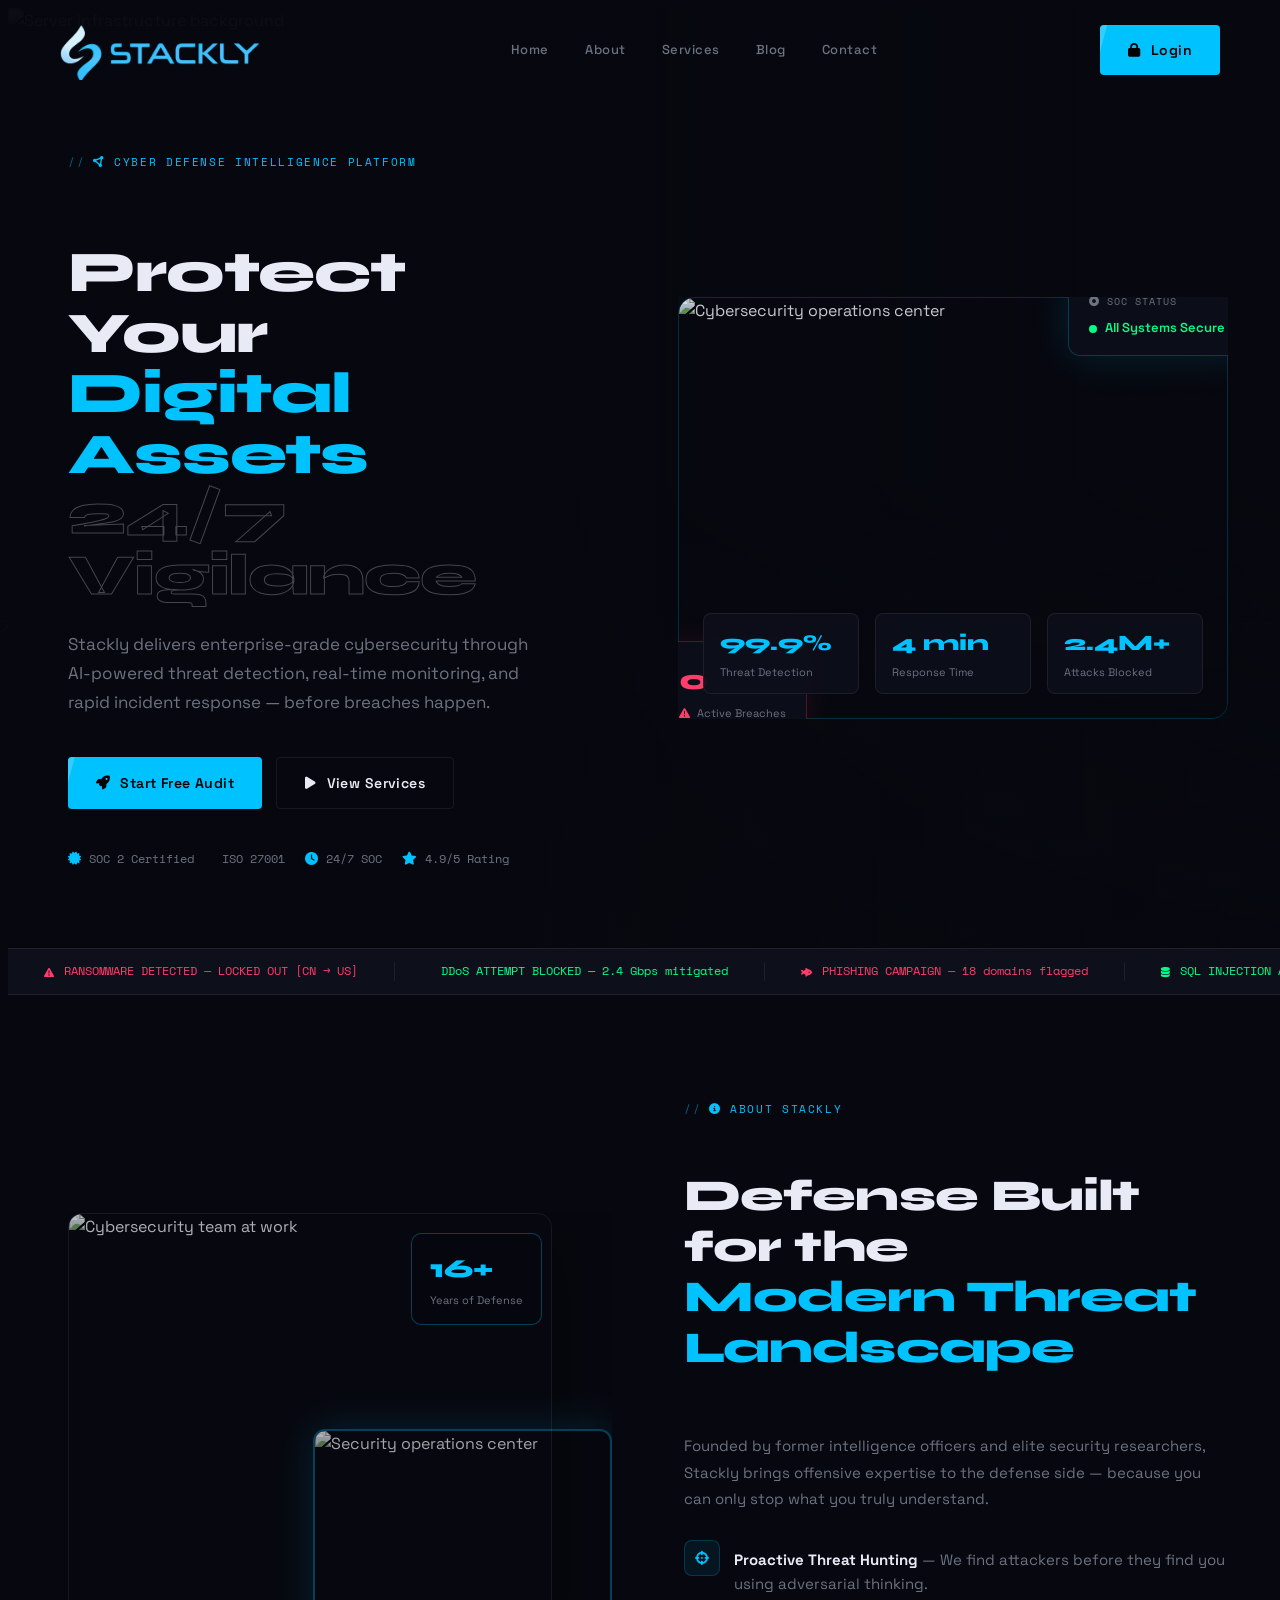
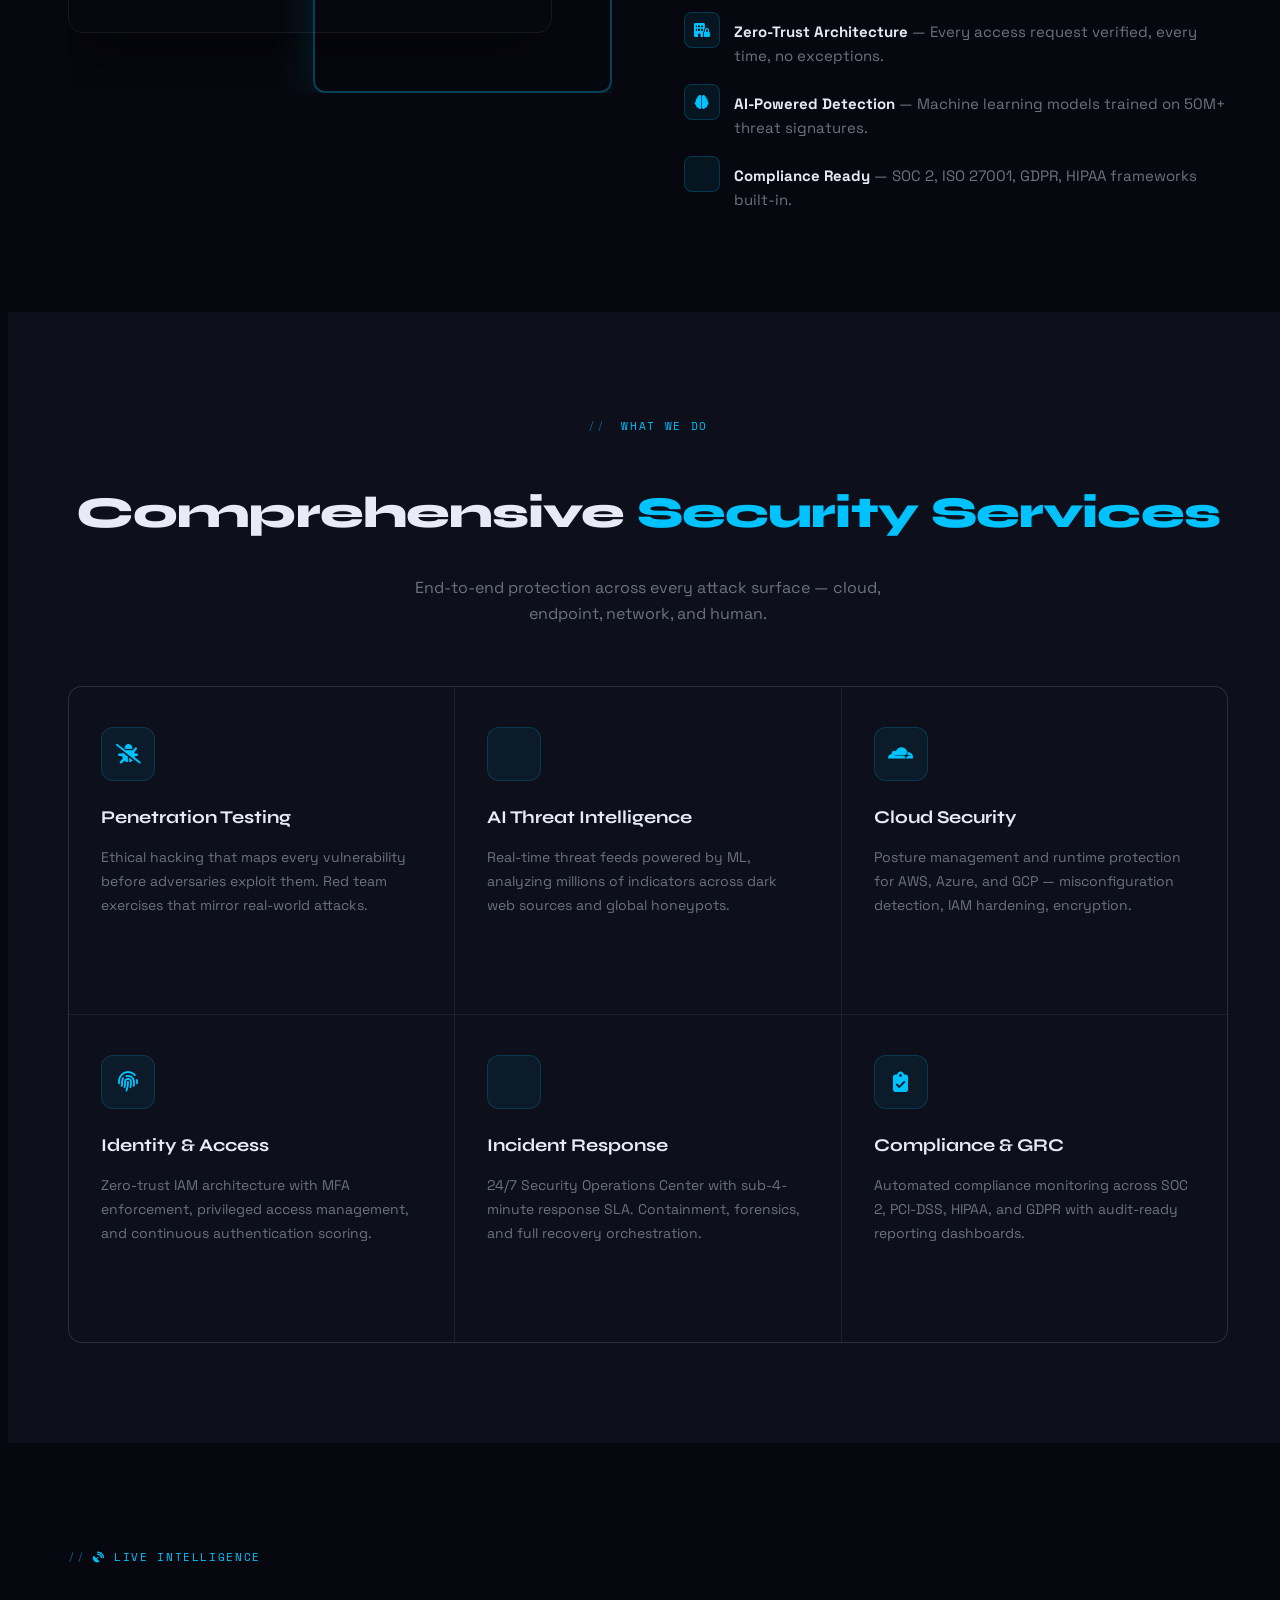
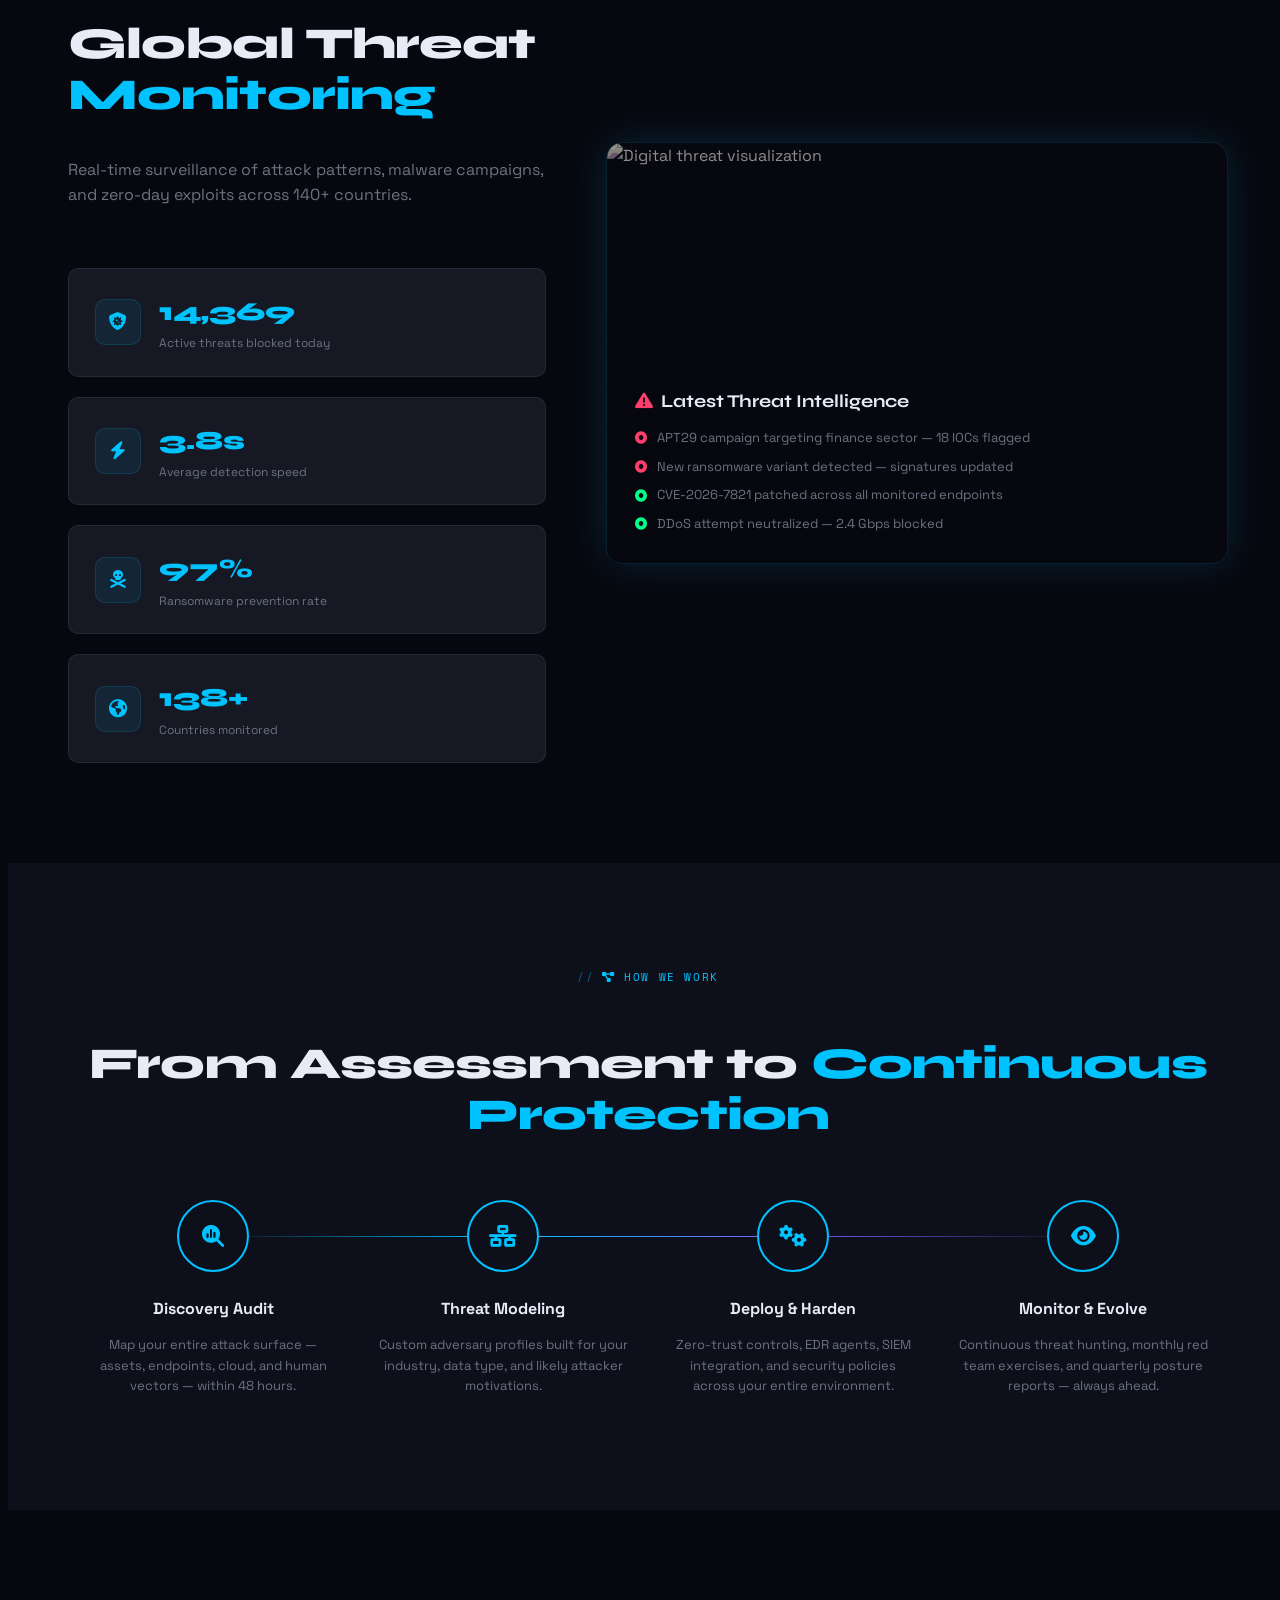
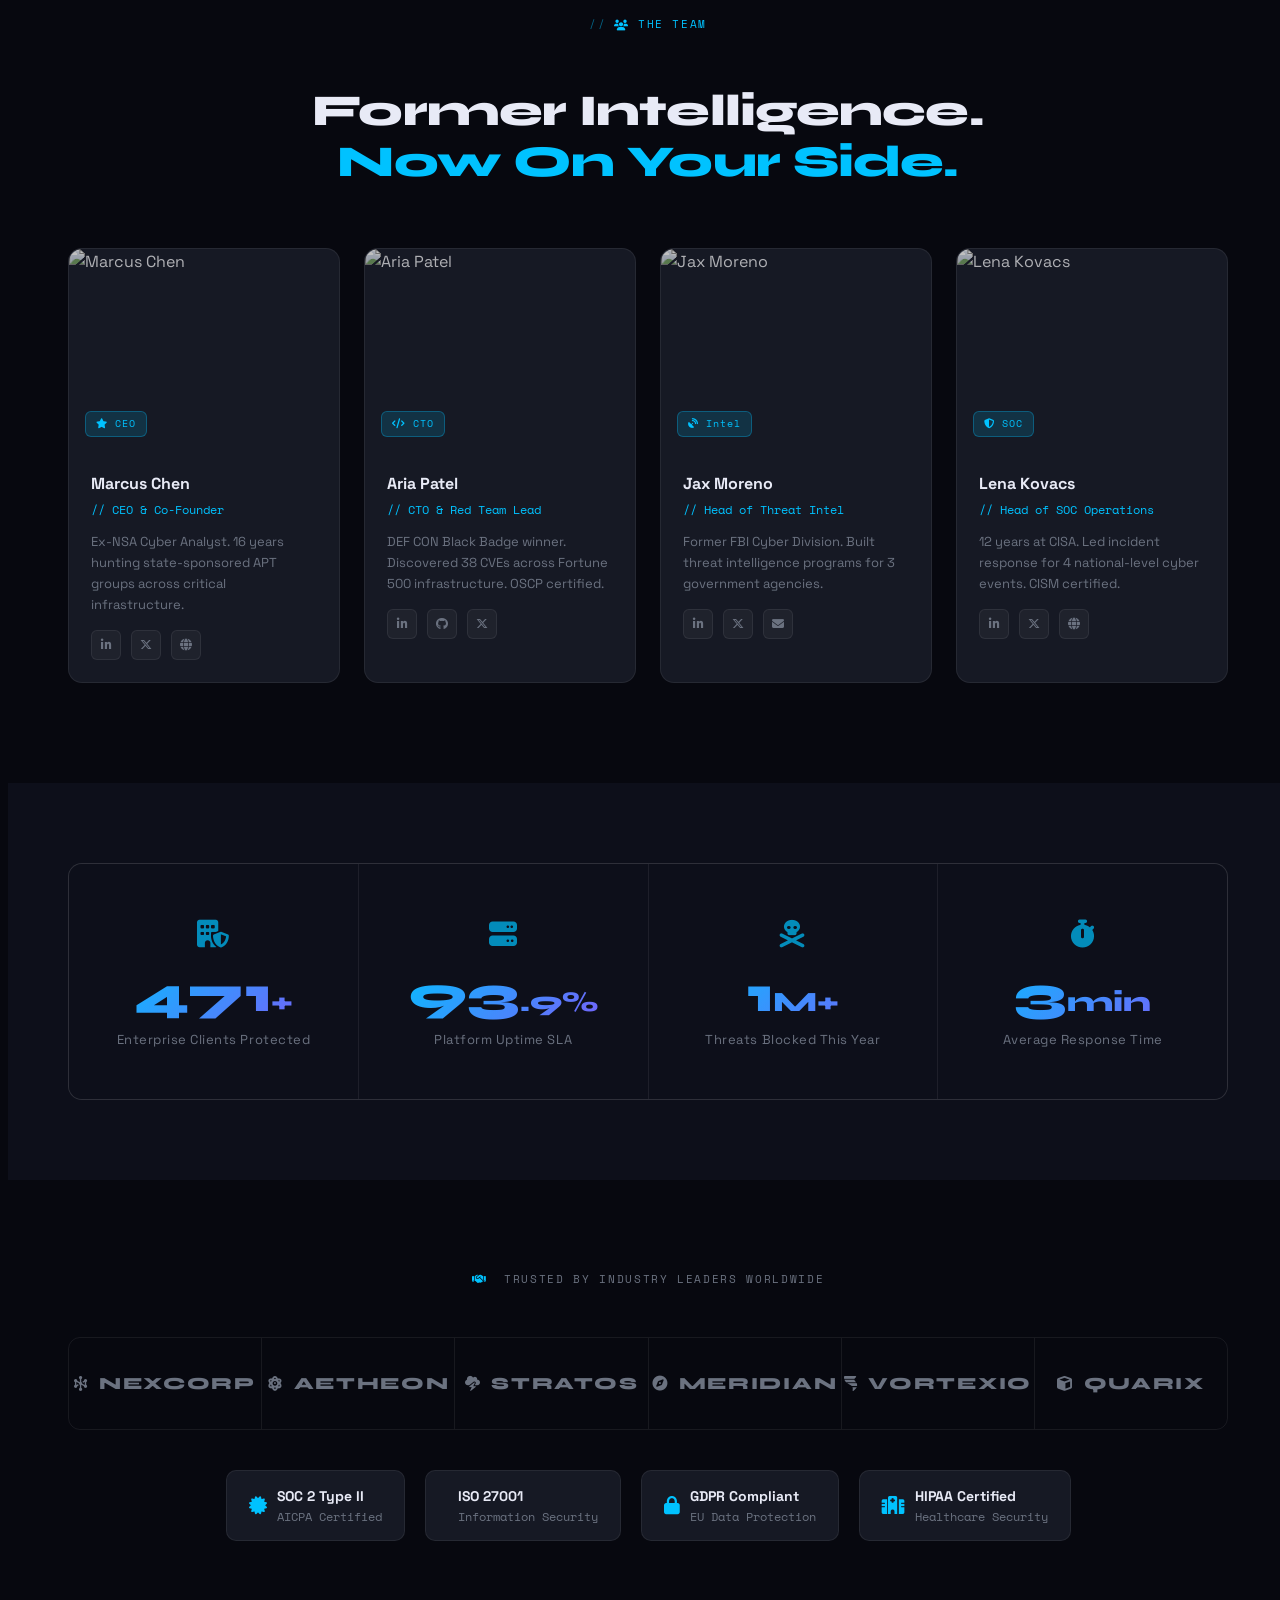
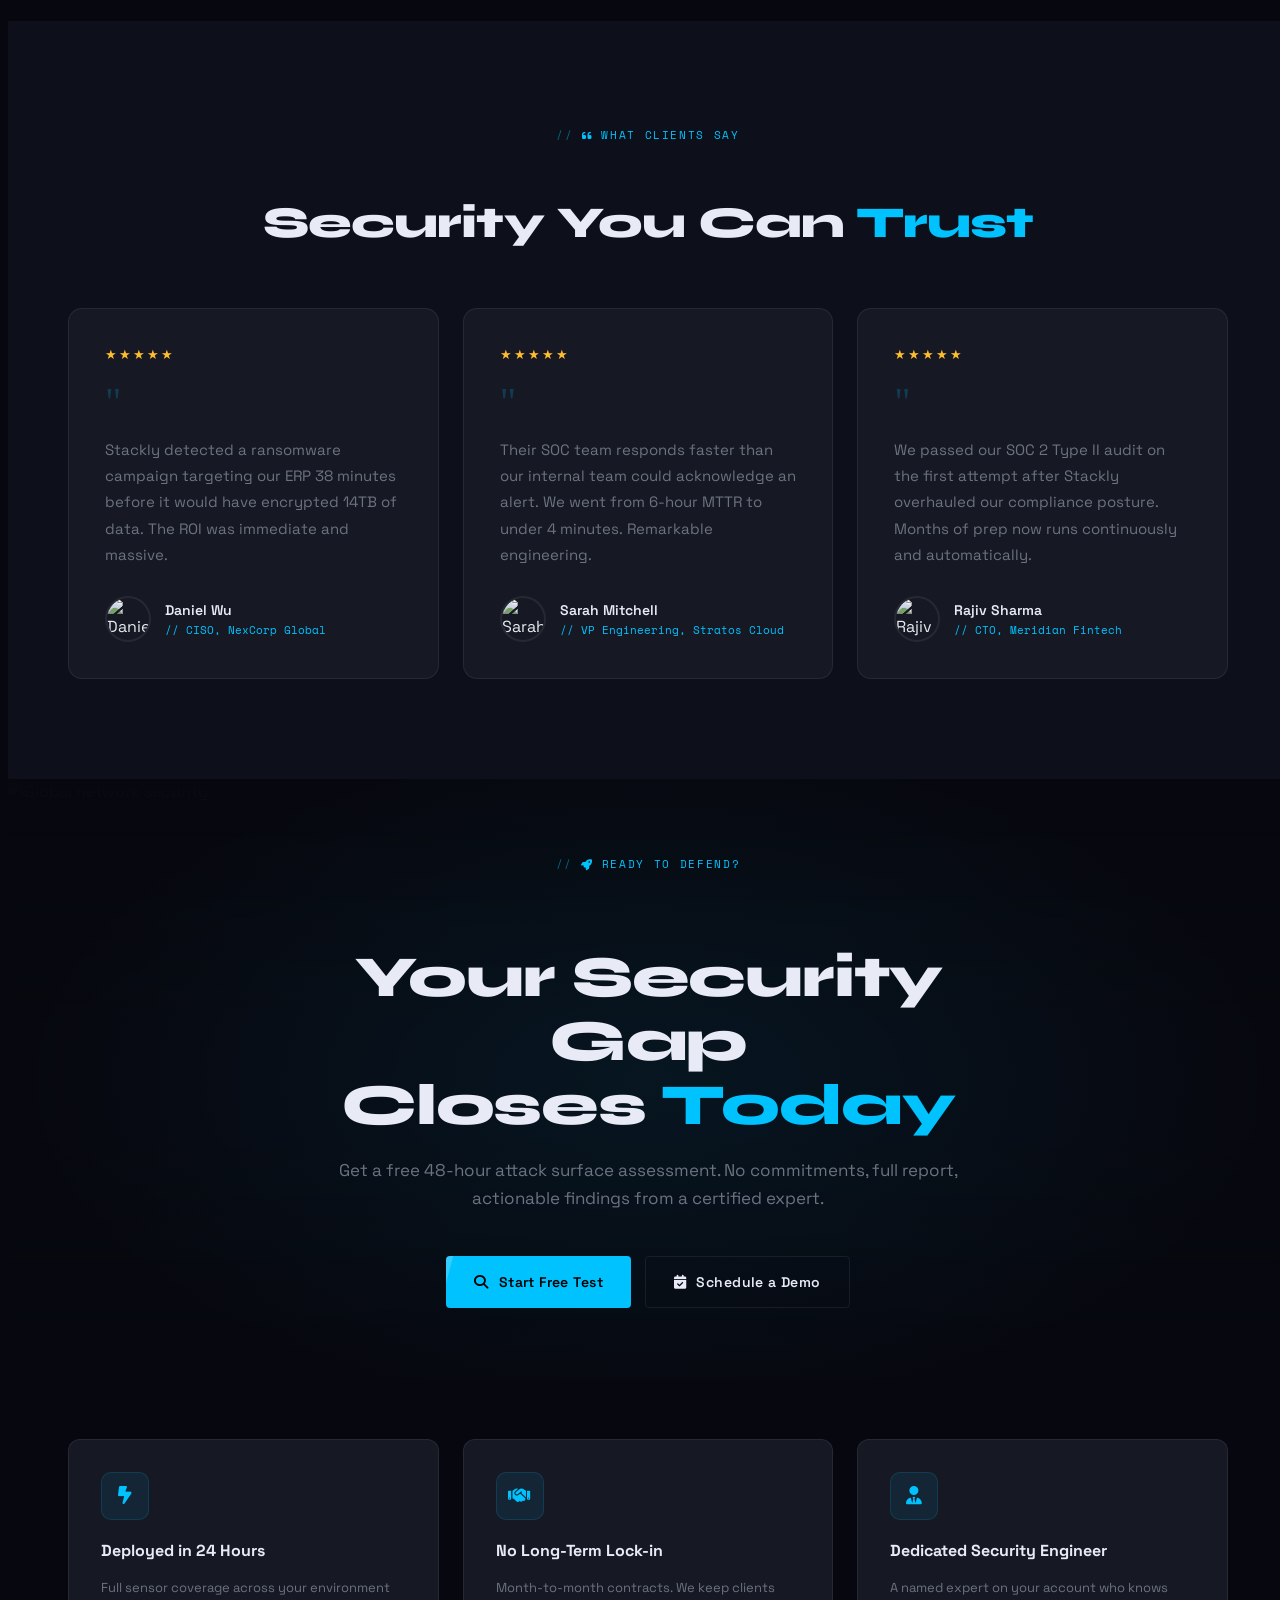
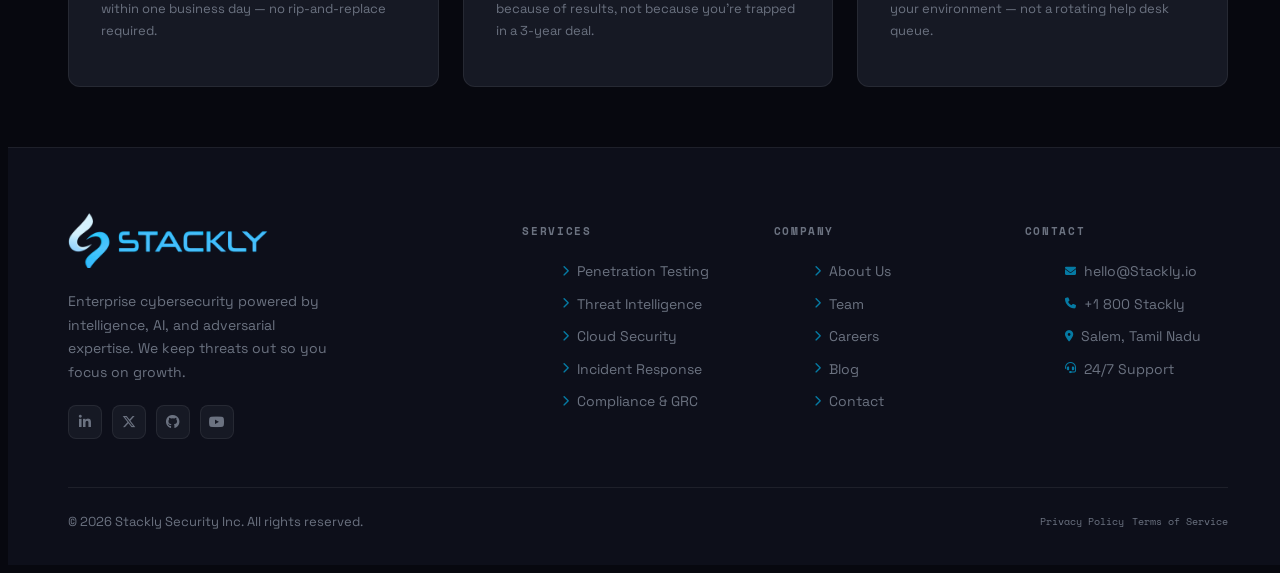
==== commit 30ead86e: "50% completed" ====
--- a/index.html
+++ b/index.html
@@ -7,335 +7,8 @@
 <link rel="preconnect" href="https://fonts.googleapis.com">
 <link href="https://fonts.googleapis.com/css2?family=Space+Grotesk:wght@300;400;500;600;700&family=Space+Mono:wght@400;700&family=Syne:wght@700;800&display=swap" rel="stylesheet">
 <link rel="stylesheet" href="https://cdnjs.cloudflare.com/ajax/libs/font-awesome/6.5.1/css/all.min.css">
-<style>
-/* ─── TOKENS ─────────────────────────────────────────────── */
-:root {
-  --bg:      #07080F;
-  --bg2:     #0D0F1A;
-  --bg3:     #111420;
-  --surface: #161924;
-  --border:  rgba(255,255,255,0.07);
-  --accent:  #00C2FF;
-  --accent2: #7B5CFA;
-  --danger:  #FF3D6B;
-  --text:    #E8EAF6;
-  --muted:   #6B7280;
-  --mono:    'Space Mono', monospace;
-  --sans:    'Space Grotesk', sans-serif;
-  --display: 'Syne', sans-serif;
-  --glow:    0 0 40px rgba(0,194,255,0.15);
-  --glow2:   0 0 40px rgba(123,92,250,0.2);
-}
-*,*::before,*::after{box-sizing:border-box;margin:0;padding:0;}
-html{scroll-behavior:smooth;}
-body{background:var(--bg);color:var(--text);font-family:var(--sans);font-size:16px;line-height:1.6;overflow-x:hidden;}
-::-webkit-scrollbar{width:4px;}
-::-webkit-scrollbar-track{background:var(--bg);}
-::-webkit-scrollbar-thumb{background:var(--accent);border-radius:2px;}
-
-/* ─── UTILITY ─────────────────────────────────────────────── */
-.container{max-width:1200px;margin:0 auto;padding:0 24px;}
-.tag{font-family:var(--mono);font-size:11px;letter-spacing:0.15em;text-transform:uppercase;color:var(--accent);display:inline-flex;align-items:center;gap:8px;}
-.tag::before{content:'//';opacity:0.5;}
-.btn{display:inline-flex;align-items:center;gap:10px;padding:14px 28px;border-radius:4px;font-family:var(--sans);font-weight:600;font-size:14px;letter-spacing:0.03em;cursor:pointer;transition:all 0.3s ease;text-decoration:none;border:none;}
-.btn-primary{background:var(--accent);color:#000;position:relative;overflow:hidden;}
-.btn-primary::after{content:'';position:absolute;inset:0;background:rgba(255,255,255,0.2);transform:translateX(-100%) skewX(-15deg);transition:transform 0.4s ease;}
-.btn-primary:hover::after{transform:translateX(110%) skewX(-15deg);}
-.btn-primary:hover{box-shadow:0 0 30px rgba(0,194,255,0.4);}
-.btn-outline{background:transparent;color:var(--text);border:1px solid var(--border);}
-.btn-outline:hover{border-color:var(--accent);color:var(--accent);box-shadow:inset 0 0 20px rgba(0,194,255,0.05);}
-
-/* ─── MATRIX CANVAS ───────────────────────────────────────── */
-#matrix-canvas{position:fixed;top:0;left:0;width:100%;height:100%;opacity:0.03;pointer-events:none;z-index:0;}
-
-/* ─── NAV ─────────────────────────────────────────────────── */
-nav{position:fixed;top:0;left:0;right:0;z-index:1000;padding:20px 0;transition:all 0.4s ease;}
-nav.scrolled{background:rgba(7,8,15,0.95);backdrop-filter:blur(20px);padding:14px 0;border-bottom:1px solid var(--border);}
-.nav-inner{display:flex;align-items:center;justify-content:space-between;gap:24px;}
-.logo{font-family:var(--display);font-size:22px;font-weight:800;letter-spacing:0.05em;color:#fff;text-decoration:none;display:flex;align-items:center;gap:10px;}
-.logo-icon{width:34px;height:34px;border:2px solid var(--accent);border-radius:6px;display:flex;align-items:center;justify-content:center;color:var(--accent);font-size:14px;}
-.logo span{color:var(--accent);}
-.nav-links{display:flex;align-items:center;gap:36px;list-style:none;}
-.nav-links a{font-size:13px;font-weight:500;color:var(--muted);text-decoration:none;letter-spacing:0.04em;transition:color 0.2s;position:relative;}
-.nav-links a::after{content:'';position:absolute;bottom:-4px;left:0;width:0;height:1px;background:var(--accent);transition:width 0.3s ease;}
-.nav-links a:hover{color:var(--text);}
-.nav-links a:hover::after{width:100%;}
-.nav-cta{margin-left:12px;}
-.hamburger{display:none;flex-direction:column;gap:5px;cursor:pointer;padding:4px;z-index:1001;background:none;border:none;}
-.hamburger span{display:block;width:24px;height:2px;background:var(--text);border-radius:2px;transition:all 0.3s ease;}
-.hamburger.open span:nth-child(1){transform:translateY(7px) rotate(45deg);}
-.hamburger.open span:nth-child(2){opacity:0;transform:scaleX(0);}
-.hamburger.open span:nth-child(3){transform:translateY(-7px) rotate(-45deg);}
-.mobile-menu{display:none;position:fixed;inset:0;background:rgba(7,8,15,0.98);backdrop-filter:blur(20px);z-index:999;flex-direction:column;align-items:center;justify-content:center;gap:32px;opacity:0;transition:opacity 0.3s ease;}
-.mobile-menu.open{opacity:1;}
-.mobile-menu a{font-family:var(--display);font-size:28px;font-weight:700;color:var(--muted);text-decoration:none;transition:color 0.2s;letter-spacing:0.05em;}
-.mobile-menu a:hover{color:var(--accent);}
-
-/* ─── HERO ────────────────────────────────────────────────── */
-#hero{min-height:100vh;display:flex;align-items:center;position:relative;padding:140px 0 80px;z-index:1;overflow:hidden;}
-.hero-bg-img{position:absolute;inset:0;z-index:0;}
-.hero-bg-img img{width:100%;height:100%;object-fit:cover;opacity:0.12;filter:saturate(0.3) hue-rotate(180deg);}
-.hero-bg-img::after{content:'';position:absolute;inset:0;background:linear-gradient(90deg,rgba(7,8,15,0.97) 40%,rgba(7,8,15,0.5) 100%),linear-gradient(0deg,rgba(7,8,15,0.8) 0%,transparent 50%);}
-.hero-grid{display:grid;grid-template-columns:1fr 1fr;gap:60px;align-items:center;position:relative;z-index:1;}
-.hero-tag{margin-bottom:24px;}
-.hero-heading{font-family:var(--display);font-size:clamp(38px,4.5vw,66px);font-weight:800;line-height:1.05;letter-spacing:-0.02em;margin-bottom:24px;}
-.hero-heading .line2{color:var(--accent);}
-.hero-heading .line3{-webkit-text-stroke:1px rgba(255,255,255,0.25);color:transparent;}
-.hero-sub{font-size:17px;color:var(--muted);line-height:1.7;margin-bottom:40px;max-width:480px;}
-.hero-btns{display:flex;gap:14px;flex-wrap:wrap;}
-.hero-badges{display:flex;gap:20px;margin-top:40px;flex-wrap:wrap;}
-.badge{display:flex;align-items:center;gap:8px;font-size:12px;color:var(--muted);font-family:var(--mono);}
-.badge i{color:var(--accent);font-size:13px;}
-/* Hero Image Card */
-.hero-img-wrap{position:relative;}
-.hero-main-img{border-radius:16px;overflow:hidden;position:relative;border:1px solid rgba(0,194,255,0.2);box-shadow:0 30px 80px rgba(0,0,0,0.6),var(--glow);}
-.hero-main-img img{width:100%;height:420px;object-fit:cover;display:block;filter:saturate(0.7) brightness(0.85);}
-.hero-main-img::after{content:'';position:absolute;inset:0;background:linear-gradient(180deg,transparent 50%,rgba(7,8,15,0.8) 100%);}
-.hero-img-overlay{position:absolute;bottom:0;left:0;right:0;padding:24px;z-index:2;}
-.img-stat-row{display:flex;gap:16px;}
-.img-stat{background:rgba(13,15,26,0.9);backdrop-filter:blur(12px);border:1px solid var(--border);border-radius:8px;padding:12px 16px;flex:1;}
-.img-stat-num{font-family:var(--display);font-size:22px;font-weight:800;color:var(--accent);}
-.img-stat-label{font-size:11px;color:var(--muted);margin-top:2px;}
-.hero-float-card{position:absolute;top:-20px;right:-20px;background:rgba(13,15,26,0.92);backdrop-filter:blur(16px);border:1px solid rgba(0,194,255,0.25);border-radius:12px;padding:16px 20px;min-width:180px;box-shadow:var(--glow);}
-.hfc-label{font-family:var(--mono);font-size:10px;color:var(--muted);text-transform:uppercase;letter-spacing:0.1em;margin-bottom:8px;}
-.hfc-status{display:flex;align-items:center;gap:8px;font-size:13px;font-weight:600;color:#00FF88;}
-.hfc-dot{width:8px;height:8px;border-radius:50%;background:#00FF88;animation:blink 1.5s ease-in-out infinite;}
-.hero-float-card2{position:absolute;bottom:-20px;left:-20px;background:rgba(13,15,26,0.92);backdrop-filter:blur(16px);border:1px solid rgba(255,61,107,0.25);border-radius:12px;padding:16px 20px;box-shadow:0 0 30px rgba(255,61,107,0.1);}
-.hfc2-num{font-family:var(--display);font-size:28px;font-weight:800;color:var(--danger);}
-.hfc2-label{font-size:11px;color:var(--muted);margin-top:2px;}
-@keyframes blink{0%,100%{opacity:1;}50%{opacity:0.2;}}
-
-/* ─── TICKER ──────────────────────────────────────────────── */
-.ticker-wrap{background:var(--bg2);border-top:1px solid var(--border);border-bottom:1px solid var(--border);padding:13px 0;overflow:hidden;position:relative;z-index:1;}
-.ticker-track{display:flex;width:max-content;animation:ticker 35s linear infinite;gap:0;}
-.ticker-track:hover{animation-play-state:paused;}
-@keyframes ticker{from{transform:translateX(0);}to{transform:translateX(-50%);}}
-.ticker-item{display:flex;align-items:center;gap:10px;padding:0 36px;font-family:var(--mono);font-size:11.5px;color:var(--muted);white-space:nowrap;border-right:1px solid var(--border);}
-.ticker-item i{font-size:10px;}
-.t-red{color:var(--danger);}
-.t-green{color:#00FF88;}
-.t-blue{color:var(--accent);}
-
-/* ─── SECTION BASE ────────────────────────────────────────── */
-section{position:relative;z-index:1;}
-.section-header{margin-bottom:60px;}
-.section-header .tag{margin-bottom:16px;}
-.section-title{font-family:var(--display);font-size:clamp(28px,3.5vw,44px);font-weight:800;line-height:1.15;letter-spacing:-0.02em;}
-.section-title span{color:var(--accent);}
-.section-sub{font-size:16px;color:var(--muted);margin-top:14px;max-width:520px;}
-
-/* ─── ABOUT ───────────────────────────────────────────────── */
-#about{padding:100px 0;}
-.about-grid{display:grid;grid-template-columns:1fr 1fr;gap:72px;align-items:center;}
-.about-img-stack{position:relative;height:480px;}
-.about-img-main{border-radius:14px;overflow:hidden;position:absolute;top:0;left:0;right:60px;bottom:60px;border:1px solid var(--border);box-shadow:0 24px 60px rgba(0,0,0,0.5);}
-.about-img-main img{width:100%;height:100%;object-fit:cover;filter:saturate(0.6) brightness(0.75);}
-.about-img-secondary{border-radius:12px;overflow:hidden;position:absolute;bottom:0;right:0;width:55%;height:55%;border:2px solid rgba(0,194,255,0.3);box-shadow:var(--glow);}
-.about-img-secondary img{width:100%;height:100%;object-fit:cover;filter:saturate(0.5) brightness(0.7);}
-.about-img-badge{position:absolute;top:20px;right:70px;background:rgba(7,8,15,0.9);backdrop-filter:blur(12px);border:1px solid rgba(0,194,255,0.3);border-radius:10px;padding:14px 18px;z-index:2;}
-.aib-num{font-family:var(--display);font-size:26px;font-weight:800;color:var(--accent);}
-.aib-label{font-size:11px;color:var(--muted);margin-top:2px;}
-.about-checks{display:flex;flex-direction:column;gap:16px;margin-top:28px;}
-.check-item{display:flex;gap:14px;align-items:flex-start;}
-.check-icon{width:36px;height:36px;border-radius:8px;background:rgba(0,194,255,0.08);border:1px solid rgba(0,194,255,0.2);display:flex;align-items:center;justify-content:center;color:var(--accent);font-size:14px;flex-shrink:0;}
-.check-text{font-size:15px;color:var(--muted);padding-top:8px;}
-.check-text strong{color:var(--text);}
-
-/* ─── SERVICES ────────────────────────────────────────────── */
-#services{padding:100px 0;background:var(--bg2);}
-.services-grid{display:grid;grid-template-columns:repeat(3,1fr);gap:1px;background:var(--border);border:1px solid var(--border);border-radius:14px;overflow:hidden;}
-.service-card{background:var(--bg2);padding:40px 32px;transition:all 0.35s ease;position:relative;overflow:hidden;cursor:default;}
-.service-card::before{content:'';position:absolute;top:0;left:0;right:0;height:2px;background:linear-gradient(90deg,var(--accent),var(--accent2));transform:scaleX(0);transition:transform 0.4s ease;}
-.service-card:hover::before{transform:scaleX(1);}
-.service-card:hover{background:var(--surface);}
-.service-icon{width:54px;height:54px;border-radius:12px;background:rgba(0,194,255,0.07);border:1px solid rgba(0,194,255,0.18);display:flex;align-items:center;justify-content:center;color:var(--accent);font-size:20px;margin-bottom:22px;transition:all 0.3s ease;}
-.service-card:hover .service-icon{background:rgba(0,194,255,0.14);box-shadow:0 0 20px rgba(0,194,255,0.2);}
-.service-name{font-family:var(--display);font-size:18px;font-weight:700;margin-bottom:12px;}
-.service-desc{font-size:14px;color:var(--muted);line-height:1.7;}
-.service-link{display:inline-flex;align-items:center;gap:6px;margin-top:20px;font-size:13px;color:var(--accent);font-weight:600;text-decoration:none;opacity:0;transform:translateY(4px);transition:all 0.3s ease;}
-.service-card:hover .service-link{opacity:1;transform:translateY(0);}
-
-/* ─── THREAT SECTION ──────────────────────────────────────── */
-#threat{padding:100px 0;}
-.threat-grid{display:grid;grid-template-columns:1fr 1.3fr;gap:60px;align-items:center;}
-.threat-stats{display:flex;flex-direction:column;gap:20px;}
-.threat-stat{background:var(--surface);border:1px solid var(--border);border-radius:10px;padding:22px 26px;display:flex;align-items:center;gap:18px;transition:all 0.3s ease;}
-.threat-stat:hover{border-color:var(--accent);box-shadow:var(--glow);}
-.ts-icon{width:46px;height:46px;border-radius:10px;background:rgba(0,194,255,0.08);border:1px solid rgba(0,194,255,0.15);display:flex;align-items:center;justify-content:center;color:var(--accent);font-size:18px;flex-shrink:0;}
-.ts-num{font-family:var(--display);font-size:26px;font-weight:800;color:var(--accent);}
-.ts-label{font-size:12px;color:var(--muted);margin-top:2px;}
-.threat-img-panel{position:relative;border-radius:16px;overflow:hidden;border:1px solid rgba(0,194,255,0.15);box-shadow:var(--glow);}
-.threat-img-panel img{width:100%;height:420px;object-fit:cover;filter:saturate(0.4) brightness(0.6) hue-rotate(180deg);display:block;}
-.threat-img-panel::after{content:'';position:absolute;inset:0;background:linear-gradient(180deg,transparent 40%,rgba(7,8,15,0.95) 100%);}
-.threat-overlay{position:absolute;bottom:0;left:0;right:0;padding:28px;z-index:2;}
-.threat-ol-title{font-family:var(--display);font-size:18px;font-weight:700;margin-bottom:12px;}
-.threat-ol-list{display:flex;flex-direction:column;gap:8px;}
-.tol-item{display:flex;align-items:center;gap:10px;font-size:13px;color:var(--muted);}
-.tol-item i{color:var(--danger);font-size:12px;}
-.tol-item.safe i{color:#00FF88;}
-#radarCanvas{border-radius:50%;}
-
-/* ─── PROCESS ─────────────────────────────────────────────── */
-#process{padding:100px 0;background:var(--bg2);}
-.process-steps{display:grid;grid-template-columns:repeat(4,1fr);gap:0;position:relative;}
-.process-steps::before{content:'';position:absolute;top:36px;left:12.5%;right:12.5%;height:1px;background:linear-gradient(90deg,transparent,var(--accent),var(--accent2),transparent);z-index:0;}
-.process-step{text-align:center;padding:0 20px;position:relative;z-index:1;}
-.step-num{width:72px;height:72px;border-radius:50%;background:var(--bg2);border:2px solid var(--accent);display:flex;align-items:center;justify-content:center;font-size:22px;color:var(--accent);margin:0 auto 24px;transition:all 0.4s ease;}
-.process-step:hover .step-num{background:var(--accent);color:#000;box-shadow:0 0 30px rgba(0,194,255,0.4);}
-.step-title{font-weight:700;font-size:16px;margin-bottom:10px;}
-.step-desc{font-size:13px;color:var(--muted);line-height:1.6;}
-
-/* ─── TEAM ────────────────────────────────────────────────── */
-#team{padding:100px 0;}
-.team-grid{display:grid;grid-template-columns:repeat(4,1fr);gap:24px;}
-.team-card{background:var(--surface);border:1px solid var(--border);border-radius:14px;overflow:hidden;transition:all 0.35s ease;}
-.team-card:hover{border-color:rgba(0,194,255,0.3);transform:translateY(-6px);box-shadow:0 24px 48px rgba(0,0,0,0.4),var(--glow);}
-.team-avatar{height:200px;overflow:hidden;position:relative;}
-.team-avatar img{width:100%;height:100%;object-fit:cover;filter:saturate(0.5) brightness(0.75);transition:all 0.4s ease;}
-.team-card:hover .team-avatar img{filter:saturate(0.8) brightness(0.9);}
-.team-avatar::after{content:'';position:absolute;inset:0;background:linear-gradient(180deg,transparent 50%,rgba(22,25,36,0.9) 100%);}
-.team-role-badge{position:absolute;bottom:12px;left:16px;right:16px;z-index:2;display:flex;align-items:center;gap:8px;}
-.trb{background:rgba(0,194,255,0.15);border:1px solid rgba(0,194,255,0.3);border-radius:6px;padding:4px 10px;font-family:var(--mono);font-size:10px;color:var(--accent);letter-spacing:0.1em;}
-.team-info{padding:22px;}
-.team-name{font-weight:700;font-size:16px;margin-bottom:4px;}
-.team-role{font-size:12px;color:var(--accent);font-family:var(--mono);margin-bottom:10px;}
-.team-bio{font-size:13px;color:var(--muted);line-height:1.6;}
-.team-socials{display:flex;gap:10px;margin-top:14px;}
-.team-socials a{width:30px;height:30px;border-radius:6px;background:rgba(255,255,255,0.04);border:1px solid var(--border);display:flex;align-items:center;justify-content:center;color:var(--muted);font-size:12px;text-decoration:none;transition:all 0.2s;}
-.team-socials a:hover{color:var(--accent);border-color:var(--accent);}
-
-/* ─── TRUST STATS ─────────────────────────────────────────── */
-#trust{padding:80px 0;background:var(--bg2);}
-.trust-grid{display:grid;grid-template-columns:repeat(4,1fr);gap:1px;background:var(--border);border:1px solid var(--border);border-radius:14px;overflow:hidden;}
-.trust-item{background:var(--bg2);padding:48px 28px;text-align:center;transition:background 0.3s;}
-.trust-item:hover{background:var(--surface);}
-.trust-icon{font-size:28px;color:var(--accent);margin-bottom:14px;opacity:0.7;}
-.trust-num{font-family:var(--display);font-size:50px;font-weight:800;line-height:1;background:linear-gradient(135deg,var(--accent),var(--accent2));-webkit-background-clip:text;-webkit-text-fill-color:transparent;background-clip:text;}
-.trust-plus{font-size:28px;}
-.trust-label{font-size:13px;color:var(--muted);margin-top:10px;letter-spacing:0.04em;}
-
-/* ─── CLIENTS ─────────────────────────────────────────────── */
-#clients{padding:80px 0;}
-.clients-heading{text-align:center;margin-bottom:48px;font-family:var(--mono);font-size:11px;letter-spacing:0.15em;color:var(--muted);text-transform:uppercase;}
-.clients-logos{display:flex;align-items:center;justify-content:center;flex-wrap:wrap;border:1px solid var(--border);border-radius:12px;overflow:hidden;}
-.client-logo{padding:32px 40px;border-right:1px solid var(--border);font-family:var(--display);font-size:17px;font-weight:800;color:var(--muted);letter-spacing:0.1em;transition:all 0.3s ease;flex:1;text-align:center;min-width:140px;display:flex;align-items:center;justify-content:center;gap:10px;}
-.client-logo i{font-size:15px;}
-.client-logo:last-child{border-right:none;}
-.client-logo:hover{color:var(--text);background:var(--surface);}
-/* Certification badges */
-.cert-row{display:flex;gap:20px;justify-content:center;margin-top:40px;flex-wrap:wrap;}
-.cert-badge{display:flex;align-items:center;gap:10px;background:var(--surface);border:1px solid var(--border);border-radius:10px;padding:14px 22px;}
-.cert-badge i{color:var(--accent);font-size:18px;}
-.cert-label{font-size:12px;font-family:var(--mono);color:var(--muted);}
-.cert-name{font-size:14px;font-weight:700;}
-
-/* ─── TESTIMONIALS ────────────────────────────────────────── */
-#testimonials{padding:100px 0;background:var(--bg2);}
-.testi-grid{display:grid;grid-template-columns:repeat(3,1fr);gap:24px;}
-.testi-card{background:var(--surface);border:1px solid var(--border);border-radius:14px;padding:36px;transition:all 0.35s ease;position:relative;}
-.testi-card:hover{border-color:rgba(0,194,255,0.25);transform:translateY(-4px);box-shadow:var(--glow);}
-.stars{color:#FEBC2E;font-size:13px;margin-bottom:16px;letter-spacing:2px;}
-.testi-quote{font-size:40px;color:var(--accent);opacity:0.2;line-height:1;font-family:serif;margin-bottom:12px;}
-.testi-text{font-size:15px;color:var(--muted);line-height:1.75;margin-bottom:28px;}
-.testi-author{display:flex;align-items:center;gap:14px;}
-.testi-avatar{width:46px;height:46px;border-radius:50%;overflow:hidden;border:2px solid var(--border);flex-shrink:0;}
-.testi-avatar img{width:100%;height:100%;object-fit:cover;filter:saturate(0.5);}
-.testi-name{font-weight:600;font-size:14px;}
-.testi-company{font-size:11px;color:var(--accent);font-family:var(--mono);}
-
-/* ─── CTA ─────────────────────────────────────────────────── */
-#cta{padding:0;position:relative;overflow:hidden;}
-.cta-img{position:relative;height:600px;}
-.cta-img img{width:100%;height:100%;object-fit:cover;filter:saturate(0.3) brightness(0.4) hue-rotate(180deg);}
-.cta-img::after{content:'';position:absolute;inset:0;background:radial-gradient(ellipse 70% 80% at 50% 50%,rgba(0,194,255,0.08) 0%,transparent 70%),linear-gradient(0deg,rgba(7,8,15,1) 0%,rgba(7,8,15,0.5) 40%,rgba(7,8,15,0.5) 60%,rgba(7,8,15,1) 100%);}
-.cta-content{position:absolute;inset:0;display:flex;align-items:center;justify-content:center;z-index:2;}
-.cta-inner{text-align:center;max-width:700px;padding:0 24px;}
-.cta-inner .tag{justify-content:center;margin-bottom:24px;}
-.cta-title{font-family:var(--display);font-size:clamp(32px,5vw,58px);font-weight:800;line-height:1.1;letter-spacing:-0.02em;margin-bottom:20px;}
-.cta-title span{color:var(--accent);}
-.cta-sub{font-size:17px;color:var(--muted);margin-bottom:44px;line-height:1.6;}
-.cta-btns{display:flex;gap:14px;justify-content:center;flex-wrap:wrap;}
-.cta-features{padding:60px 0;background:var(--bg);}
-.cta-grid{display:grid;grid-template-columns:repeat(3,1fr);gap:24px;}
-.cta-feature{background:var(--surface);border:1px solid var(--border);border-radius:12px;padding:32px;transition:all 0.3s ease;}
-.cta-feature:hover{border-color:rgba(0,194,255,0.2);box-shadow:var(--glow);}
-.cf-icon{width:48px;height:48px;border-radius:10px;background:rgba(0,194,255,0.08);border:1px solid rgba(0,194,255,0.15);display:flex;align-items:center;justify-content:center;color:var(--accent);font-size:18px;margin-bottom:18px;}
-.cf-title{font-weight:700;font-size:16px;margin-bottom:8px;}
-.cf-desc{font-size:13px;color:var(--muted);line-height:1.65;}
-
-/* ─── FOOTER ──────────────────────────────────────────────── */
-footer{background:var(--bg2);border-top:1px solid var(--border);padding:60px 0 32px;position:relative;z-index:1;}
-.footer-grid{display:grid;grid-template-columns:2fr 1fr 1fr 1fr;gap:48px;margin-bottom:48px;}
-.footer-brand .logo{margin-bottom:16px;}
-.footer-brand p{font-size:14px;color:var(--muted);line-height:1.7;max-width:260px;margin-bottom:20px;}
-.footer-socials{display:flex;gap:10px;}
-.footer-socials a{width:34px;height:34px;border-radius:8px;background:var(--surface);border:1px solid var(--border);display:flex;align-items:center;justify-content:center;color:var(--muted);font-size:14px;text-decoration:none;transition:all 0.2s;}
-.footer-socials a:hover{color:var(--accent);border-color:var(--accent);}
-.footer-col h4{font-size:11px;font-family:var(--mono);letter-spacing:0.15em;text-transform:uppercase;color:var(--muted);margin-bottom:20px;}
-.footer-col ul{list-style:none;display:flex;flex-direction:column;gap:10px;}
-.footer-col a{font-size:14px;color:var(--muted);text-decoration:none;transition:color 0.2s;display:flex;align-items:center;gap:8px;}
-.footer-col a i{font-size:11px;color:var(--accent);opacity:0.6;}
-.footer-col a:hover{color:var(--text);}
-.footer-bottom{border-top:1px solid var(--border);padding-top:24px;display:flex;align-items:center;justify-content:space-between;}
-.footer-copy{font-size:13px;color:var(--muted);}
-.footer-mono{font-family:var(--mono);font-size:10px;color:var(--accent);display:flex;align-items:center;gap:8px;}
-.footer-mono i{animation:blink 1.5s ease-in-out infinite;}
-
-/* ─── SCROLL ANIMATIONS ───────────────────────────────────── */
-.reveal{opacity:0;transform:translateY(32px);transition:opacity 0.7s ease,transform 0.7s ease;}
-.reveal.visible{opacity:1;transform:translateY(0);}
-.reveal-left{opacity:0;transform:translateX(-40px);transition:opacity 0.7s ease,transform 0.7s ease;}
-.reveal-left.visible{opacity:1;transform:translateX(0);}
-.reveal-right{opacity:0;transform:translateX(40px);transition:opacity 0.7s ease,transform 0.7s ease;}
-.reveal-right.visible{opacity:1;transform:translateX(0);}
-.delay-1{transition-delay:0.1s;}
-.delay-2{transition-delay:0.2s;}
-.delay-3{transition-delay:0.3s;}
-.delay-4{transition-delay:0.4s;}
-.delay-5{transition-delay:0.5s;}
-
-/* ─── RESPONSIVE ──────────────────────────────────────────── */
-@media(max-width:1024px){
-  .hero-grid{grid-template-columns:1fr;text-align:center;}
-  .hero-sub{max-width:100%;margin:0 auto 40px;}
-  .hero-btns{justify-content:center;}
-  .hero-badges{justify-content:center;}
-  .hero-main-img{height:320px;}
-  .hero-float-card{top:-10px;right:-10px;}
-  .hero-float-card2{bottom:-10px;left:-10px;}
-  .about-grid{grid-template-columns:1fr;}
-  .about-img-stack{height:340px;}
-  .services-grid{grid-template-columns:repeat(2,1fr);}
-  .threat-grid{grid-template-columns:1fr;}
-  .process-steps{grid-template-columns:repeat(2,1fr);gap:40px;}
-  .process-steps::before{display:none;}
-  .team-grid{grid-template-columns:repeat(2,1fr);}
-  .trust-grid{grid-template-columns:repeat(2,1fr);}
-  .testi-grid{grid-template-columns:repeat(2,1fr);}
-  .cta-grid{grid-template-columns:1fr 1fr;}
-  .footer-grid{grid-template-columns:1fr 1fr;}
-}
-@media(max-width:768px){
-  .nav-links,.nav-cta{display:none;}
-  .hamburger{display:flex;}
-  .mobile-menu{display:flex;}
-  .services-grid{grid-template-columns:1fr;}
-  .team-grid{grid-template-columns:1fr;}
-  .testi-grid{grid-template-columns:1fr;}
-  .trust-grid{grid-template-columns:repeat(2,1fr);}
-  .clients-logos{flex-direction:column;}
-  .client-logo{border-right:none;border-bottom:1px solid var(--border);}
-  .client-logo:last-child{border-bottom:none;}
-  .footer-grid{grid-template-columns:1fr;}
-  .footer-bottom{flex-direction:column;gap:12px;text-align:center;}
-  .process-steps{grid-template-columns:1fr;}
-  .cta-grid{grid-template-columns:1fr;}
-  .cta-img{height:500px;}
-  .img-stat-row{flex-direction:column;}
-  .cert-row{flex-direction:column;align-items:center;}
-}
-@media(prefers-reduced-motion:reduce){*,*::before,*::after{animation:none!important;transition:none!important;}}
-</style>
+<link rel="stylesheet" href="index.css">
+<link rel="stylesheet" href="footer.css">
 </head>
 <body>
 
@@ -345,19 +18,18 @@
 <nav id="navbar">
   <div class="container">
     <div class="nav-inner">
-      <a href="#" class="logo">
-        <div class="logo-icon"><i class="fa-solid fa-shield-halved"></i></div>
-        Stackly
-      </a>
+      <a href="./index.html" class="logo">
+         <img src="./src/Untitled design-compressed.webp" alt="">
+        </a>
       <ul class="nav-links">
-        <li><a href="#about">About</a></li>
-        <li><a href="#services">Services</a></li>
-        <li><a href="#threat">Threats</a></li>
-        <li><a href="#process">Process</a></li>
-        <li><a href="#team">Team</a></li>
-        <li><a href="#testimonials">Clients</a></li>
+        <a href="./index.html">Home</a>
+        <a href="./about.html">About</a>
+        <a href="./service.html">Services</a>
+        <a href="./blog.html">Blog</a>
+       <a href="./contact.html">Contact</a>
+       
       </ul>
-      <a href="#cta" class="btn btn-primary nav-cta"><i class="fa-solid fa-lock"></i> Get Protected</a>
+      <a href="./login.html" class="btn btn-primary nav-cta"><i class="fa-solid fa-lock"></i>Login</a>
       <button class="hamburger" id="hamburger"><span></span><span></span><span></span></button>
     </div>
   </div>
@@ -365,13 +37,12 @@
 
 <!-- Mobile Menu -->
 <div class="mobile-menu" id="mobileMenu">
-  <a href="#about" class="menu-link">About</a>
-  <a href="#services" class="menu-link">Services</a>
-  <a href="#threat" class="menu-link">Threats</a>
-  <a href="#process" class="menu-link">Process</a>
-  <a href="#team" class="menu-link">Team</a>
-  <a href="#testimonials" class="menu-link">Clients</a>
-  <a href="#cta" class="btn btn-primary"><i class="fa-solid fa-lock"></i> Get Protected</a>
+  <a href="./index.html">Home</a>
+       <a href="./about.html">About</a>
+      <a href="./service.html">Services</a>
+        <a href="./blog.html">Blog</a>
+        <a href="./contact.html">Contact</a>
+  <a href="./login.html" class="btn btn-primary"><i class="fa-solid fa-lock"></i>Login</a>
 </div>
 
 <!-- ═══ 1: HERO ═══ -->
@@ -502,37 +173,37 @@
         <div class="service-icon"><i class="fa-solid fa-bug-slash"></i></div>
         <div class="service-name">Penetration Testing</div>
         <p class="service-desc">Ethical hacking that maps every vulnerability before adversaries exploit them. Red team exercises that mirror real-world attacks.</p>
-        <a href="#" class="service-link"><i class="fa-solid fa-arrow-right"></i> Learn more</a>
+        <a href="./service.html" class="service-link"><i class="fa-solid fa-arrow-right"></i> Learn more</a>
       </div>
       <div class="service-card reveal delay-2">
         <div class="service-icon"><i class="fa-solid fa-microchip-ai"></i></div>
         <div class="service-name">AI Threat Intelligence</div>
         <p class="service-desc">Real-time threat feeds powered by ML, analyzing millions of indicators across dark web sources and global honeypots.</p>
-        <a href="#" class="service-link"><i class="fa-solid fa-arrow-right"></i> Learn more</a>
+        <a href="./service.html" class="service-link"><i class="fa-solid fa-arrow-right"></i> Learn more</a>
       </div>
       <div class="service-card reveal delay-3">
         <div class="service-icon"><i class="fa-brands fa-cloudflare"></i></div>
         <div class="service-name">Cloud Security</div>
         <p class="service-desc">Posture management and runtime protection for AWS, Azure, and GCP — misconfiguration detection, IAM hardening, encryption.</p>
-        <a href="#" class="service-link"><i class="fa-solid fa-arrow-right"></i> Learn more</a>
+        <a href="./service.html" class="service-link"><i class="fa-solid fa-arrow-right"></i> Learn more</a>
       </div>
       <div class="service-card reveal delay-2">
         <div class="service-icon"><i class="fa-solid fa-fingerprint"></i></div>
         <div class="service-name">Identity & Access</div>
         <p class="service-desc">Zero-trust IAM architecture with MFA enforcement, privileged access management, and continuous authentication scoring.</p>
-        <a href="#" class="service-link"><i class="fa-solid fa-arrow-right"></i> Learn more</a>
+        <a href="./service.html" class="service-link"><i class="fa-solid fa-arrow-right"></i> Learn more</a>
       </div>
       <div class="service-card reveal delay-3">
         <div class="service-icon"><i class="fa-solid fa-siren-on"></i></div>
         <div class="service-name">Incident Response</div>
         <p class="service-desc">24/7 Security Operations Center with sub-4-minute response SLA. Containment, forensics, and full recovery orchestration.</p>
-        <a href="#" class="service-link"><i class="fa-solid fa-arrow-right"></i> Learn more</a>
+        <a href="./service.html" class="service-link"><i class="fa-solid fa-arrow-right"></i> Learn more</a>
       </div>
       <div class="service-card reveal delay-4">
         <div class="service-icon"><i class="fa-solid fa-clipboard-check"></i></div>
         <div class="service-name">Compliance & GRC</div>
         <p class="service-desc">Automated compliance monitoring across SOC 2, PCI-DSS, HIPAA, and GDPR with audit-ready reporting dashboards.</p>
-        <a href="#" class="service-link"><i class="fa-solid fa-arrow-right"></i> Learn more</a>
+        <a href="./service.html" class="service-link"><i class="fa-solid fa-arrow-right"></i> Learn more</a>
       </div>
     </div>
   </div>
@@ -587,7 +258,7 @@
             <div class="threat-ol-list">
               <div class="tol-item"><i class="fa-solid fa-circle-dot"></i> APT29 campaign targeting finance sector — 18 IOCs flagged</div>
               <div class="tol-item"><i class="fa-solid fa-circle-dot"></i> New ransomware variant detected — signatures updated</div>
-              <div class="tol-item safe"><i class="fa-solid fa-circle-dot"></i> CVE-2024-7821 patched across all monitored endpoints</div>
+              <div class="tol-item safe"><i class="fa-solid fa-circle-dot"></i> CVE-2026-7821 patched across all monitored endpoints</div>
               <div class="tol-item safe"><i class="fa-solid fa-circle-dot"></i> DDoS attempt neutralized — 2.4 Gbps blocked</div>
             </div>
           </div>
@@ -647,9 +318,9 @@
           <div class="team-role">// CEO & Co-Founder</div>
           <p class="team-bio">Ex-NSA Cyber Analyst. 16 years hunting state-sponsored APT groups across critical infrastructure.</p>
           <div class="team-socials">
-            <a href="#"><i class="fa-brands fa-linkedin-in"></i></a>
-            <a href="#"><i class="fa-brands fa-x-twitter"></i></a>
-            <a href="#"><i class="fa-solid fa-globe"></i></a>
+            <a href="./404.html"><i class="fa-brands fa-linkedin-in"></i></a>
+            <a href="./404.html"><i class="fa-brands fa-x-twitter"></i></a>
+            <a href="./404.html"><i class="fa-solid fa-globe"></i></a>
           </div>
         </div>
       </div>
@@ -663,9 +334,9 @@
           <div class="team-role">// CTO & Red Team Lead</div>
           <p class="team-bio">DEF CON Black Badge winner. Discovered 38 CVEs across Fortune 500 infrastructure. OSCP certified.</p>
           <div class="team-socials">
-            <a href="#"><i class="fa-brands fa-linkedin-in"></i></a>
-            <a href="#"><i class="fa-brands fa-github"></i></a>
-            <a href="#"><i class="fa-brands fa-x-twitter"></i></a>
+            <a href="./404.html"><i class="fa-brands fa-linkedin-in"></i></a>
+            <a href="./404.html"><i class="fa-brands fa-github"></i></a>
+            <a href="./404.html"><i class="fa-brands fa-x-twitter"></i></a>
           </div>
         </div>
       </div>
@@ -679,9 +350,9 @@
           <div class="team-role">// Head of Threat Intel</div>
           <p class="team-bio">Former FBI Cyber Division. Built threat intelligence programs for 3 government agencies.</p>
           <div class="team-socials">
-            <a href="#"><i class="fa-brands fa-linkedin-in"></i></a>
-            <a href="#"><i class="fa-brands fa-x-twitter"></i></a>
-            <a href="#"><i class="fa-solid fa-envelope"></i></a>
+            <a href="./404.html"><i class="fa-brands fa-linkedin-in"></i></a>
+            <a href="./404.html"><i class="fa-brands fa-x-twitter"></i></a>
+            <a href="./404.html"><i class="fa-solid fa-envelope"></i></a>
           </div>
         </div>
       </div>
@@ -695,9 +366,9 @@
           <div class="team-role">// Head of SOC Operations</div>
           <p class="team-bio">12 years at CISA. Led incident response for 4 national-level cyber events. CISM certified.</p>
           <div class="team-socials">
-            <a href="#"><i class="fa-brands fa-linkedin-in"></i></a>
-            <a href="#"><i class="fa-brands fa-x-twitter"></i></a>
-            <a href="#"><i class="fa-solid fa-globe"></i></a>
+            <a href="./404.html"><i class="fa-brands fa-linkedin-in"></i></a>
+            <a href="./404.html"><i class="fa-brands fa-x-twitter"></i></a>
+            <a href="./404.html"><i class="fa-solid fa-globe"></i></a>
           </div>
         </div>
       </div>
@@ -830,8 +501,8 @@
         <h2 class="cta-title reveal delay-1">Your Security Gap<br>Closes <span>Today</span></h2>
         <p class="cta-sub reveal delay-2">Get a free 48-hour attack surface assessment. No commitments, full report, actionable findings from a certified expert.</p>
         <div class="cta-btns reveal delay-3">
-          <a href="#" class="btn btn-primary"><i class="fa-solid fa-magnifying-glass"></i> Start Free Assessment</a>
-          <a href="#" class="btn btn-outline"><i class="fa-solid fa-calendar-check"></i> Schedule a Demo</a>
+          <a href="./contact.html" class="btn btn-primary"><i class="fa-solid fa-magnifying-glass"></i> Start Free Test</a>
+          <a href="./contact.html" class="btn btn-outline"><i class="fa-solid fa-calendar-check"></i> Schedule a Demo</a>
         </div>
       </div>
     </div>
@@ -864,51 +535,52 @@
   <div class="container">
     <div class="footer-grid">
       <div class="footer-brand">
-        <a href="#" class="logo">
-          <div class="logo-icon"><i class="fa-solid fa-shield-halved"></i></div>
-          Stackly
+        <a href="./index.html" class="footer-logo">
+         <img src="./src/Untitled design-compressed.webp" alt="">
         </a>
         <p>Enterprise cybersecurity powered by intelligence, AI, and adversarial expertise. We keep threats out so you focus on growth.</p>
         <div class="footer-socials">
-          <a href="#"><i class="fa-brands fa-linkedin-in"></i></a>
-          <a href="#"><i class="fa-brands fa-x-twitter"></i></a>
-          <a href="#"><i class="fa-brands fa-github"></i></a>
-          <a href="#"><i class="fa-brands fa-youtube"></i></a>
+          <a href="./404.html"><i class="fa-brands fa-linkedin-in"></i></a>
+          <a href="./404.html"><i class="fa-brands fa-x-twitter"></i></a>
+          <a href="./404.html"><i class="fa-brands fa-github"></i></a>
+          <a href="./404.html"><i class="fa-brands fa-youtube"></i></a>
         </div>
       </div>
       <div class="footer-col">
         <h4>Services</h4>
         <ul>
-          <li><a href="#"><i class="fa-solid fa-chevron-right"></i> Penetration Testing</a></li>
-          <li><a href="#"><i class="fa-solid fa-chevron-right"></i> Threat Intelligence</a></li>
-          <li><a href="#"><i class="fa-solid fa-chevron-right"></i> Cloud Security</a></li>
-          <li><a href="#"><i class="fa-solid fa-chevron-right"></i> Incident Response</a></li>
-          <li><a href="#"><i class="fa-solid fa-chevron-right"></i> Compliance & GRC</a></li>
+          <li><a href="./404.html"><i class="fa-solid fa-chevron-right"></i> Penetration Testing</a></li>
+          <li><a href="./404.html"><i class="fa-solid fa-chevron-right"></i> Threat Intelligence</a></li>
+          <li><a href="./404.html"><i class="fa-solid fa-chevron-right"></i> Cloud Security</a></li>
+          <li><a href="./404.html"><i class="fa-solid fa-chevron-right"></i> Incident Response</a></li>
+          <li><a href="./404.html"><i class="fa-solid fa-chevron-right"></i> Compliance & GRC</a></li>
         </ul>
       </div>
       <div class="footer-col">
         <h4>Company</h4>
         <ul>
-          <li><a href="#"><i class="fa-solid fa-chevron-right"></i> About Us</a></li>
-          <li><a href="#"><i class="fa-solid fa-chevron-right"></i> Team</a></li>
-          <li><a href="#"><i class="fa-solid fa-chevron-right"></i> Careers</a></li>
-          <li><a href="#"><i class="fa-solid fa-chevron-right"></i> Blog</a></li>
-          <li><a href="#"><i class="fa-solid fa-chevron-right"></i> Press</a></li>
+          <li><a href="./about.html"><i class="fa-solid fa-chevron-right"></i> About Us</a></li>
+          <li><a href="./index.html#team"><i class="fa-solid fa-chevron-right"></i> Team</a></li>
+          <li><a href="./404.html"><i class="fa-solid fa-chevron-right"></i> Careers</a></li>
+          <li><a href="./blog.html"><i class="fa-solid fa-chevron-right"></i> Blog</a></li>
+          <li><a href="./contact.html"><i class="fa-solid fa-chevron-right"></i> Contact</a></li>
         </ul>
       </div>
       <div class="footer-col">
         <h4>Contact</h4>
         <ul>
-          <li><a href="#"><i class="fa-solid fa-envelope"></i> hello@Stackly.io</a></li>
-          <li><a href="#"><i class="fa-solid fa-phone"></i> +1 800 Stackly</a></li>
-          <li><a href="#"><i class="fa-solid fa-location-dot"></i> New York, USA</a></li>
-          <li><a href="#"><i class="fa-solid fa-headset"></i> 24/7 Support</a></li>
+          <li><a href="./contact.html"><i class="fa-solid fa-envelope"></i> hello@Stackly.io</a></li>
+          <li><a href="./contact.html"><i class="fa-solid fa-phone"></i> +1 800 Stackly</a></li>
+          <li><a href="./contact.html"><i class="fa-solid fa-location-dot"></i> Salem, Tamil Nadu</a></li>
+          <li><a href="./contact.html"><i class="fa-solid fa-headset"></i> 24/7 Support</a></li>
         </ul>
       </div>
     </div>
     <div class="footer-bottom">
-      <div class="footer-copy">© 2024 Stackly Security Inc. All rights reserved.</div>
-      <div class="footer-mono"><i class="fa-solid fa-circle"></i> ALL SYSTEMS OPERATIONAL &nbsp;|&nbsp; SOC 2 TYPE II CERTIFIED</div>
+      <div class="footer-copy">© 2026 Stackly Security Inc. All rights reserved.</div>
+      <div class="footer-mono"> <span ><a href="./404.html" style="text-decoration: none;color: #6B7280;">Privacy Policy</a></span>
+        <span><a href="./404.html" style="text-decoration: none;color: #6B7280;">Terms of Service</a></span>
+</div>
     </div>
   </div>
 </footer>
@@ -966,7 +638,7 @@
   {text:'DDoS ATTEMPT BLOCKED — 2.4 Gbps mitigated',cls:'t-green',icon:'fa-shield-check'},
   {text:'PHISHING CAMPAIGN — 18 domains flagged',cls:'t-red',icon:'fa-fish-fins'},
   {text:'SQL INJECTION ATTEMPT NEUTRALIZED',cls:'t-green',icon:'fa-database'},
-  {text:'CVE-2024-7821 PATCH DEPLOYED — All endpoints',cls:'t-blue',icon:'fa-code-branch'},
+  {text:'CVE-2026-7821 PATCH DEPLOYED — All endpoints',cls:'t-blue',icon:'fa-code-branch'},
   {text:'APT29 IOC SIGNATURES UPDATED',cls:'t-red',icon:'fa-flag'},
   {text:'CREDENTIAL STUFFING BLOCKED — 4,200 attempts',cls:'t-green',icon:'fa-key'},
   {text:'SUPPLY CHAIN ANOMALY — Under analysis',cls:'t-red',icon:'fa-link'},
--- a/index.css
+++ b/index.css
@@ -0,0 +1,1994 @@
+/* ─── TOKENS ─────────────────────────────────────────────── */
+:root {
+    --bg: #07080F;
+    --bg2: #0D0F1A;
+    --bg3: #111420;
+    --surface: #161924;
+    --border: rgba(255, 255, 255, 0.07);
+    --accent: #00C2FF;
+    --accent2: #7B5CFA;
+    --danger: #FF3D6B;
+    --text: #E8EAF6;
+    --muted: #6B7280;
+    --mono: 'Space Mono', monospace;
+    --sans: 'Space Grotesk', sans-serif;
+    --display: 'Syne', sans-serif;
+    --glow: 0 0 40px rgba(0, 194, 255, 0.15);
+    --glow2: 0 0 40px rgba(123, 92, 250, 0.2);
+}
+
+*,
+*,
+*::before,
+*::after {
+    box-sizing: border-box;
+    max-width: 100%;
+}
+
+html,
+body {
+    width: 100%;
+    max-width: 100%;
+    overflow-x: hidden !important;
+}
+
+body {
+    background: var(--bg);
+    color: var(--text);
+    font-family: var(--sans);
+    font-size: 16px;
+    line-height: 1.6;
+    overflow-x: hidden;
+}
+
+::-webkit-scrollbar {
+    width: 4px;
+}
+
+::-webkit-scrollbar-track {
+    background: var(--bg);
+}
+
+::-webkit-scrollbar-thumb {
+    background: var(--accent);
+    border-radius: 2px;
+}
+
+/* ─── UTILITY ─────────────────────────────────────────────── */
+.container {
+    width: min(1200px, 100%);
+    margin-inline: auto;
+    padding-inline: 20px;
+}
+
+.tag {
+    font-family: var(--mono);
+    font-size: 11px;
+    letter-spacing: 0.15em;
+    text-transform: uppercase;
+    color: var(--accent);
+    display: inline-flex;
+    align-items: center;
+    gap: 8px;
+}
+
+.tag::before {
+    content: '//';
+    opacity: 0.5;
+}
+
+.btn {
+    display: inline-flex;
+    align-items: center;
+    gap: 10px;
+    padding: 14px 28px;
+    border-radius: 4px;
+    font-family: var(--sans);
+    font-weight: 600;
+    font-size: 14px;
+    letter-spacing: 0.03em;
+    cursor: pointer;
+    transition: all 0.3s ease;
+    text-decoration: none;
+    border: none;
+}
+
+.btn-primary {
+    background: var(--accent);
+    color: #000;
+    position: relative;
+    overflow: hidden;
+}
+
+.btn-primary::after {
+    content: '';
+    position: absolute;
+    inset: 0;
+    background: rgba(255, 255, 255, 0.2);
+    transform: translateX(-100%) skewX(-15deg);
+    transition: transform 0.4s ease;
+}
+
+.btn-primary:hover::after {
+    transform: translateX(110%) skewX(-15deg);
+}
+
+.btn-primary:hover {
+    box-shadow: 0 0 30px rgba(0, 194, 255, 0.4);
+}
+
+.btn-outline {
+    background: transparent;
+    color: var(--text);
+    border: 1px solid var(--border);
+}
+
+.btn-outline:hover {
+    border-color: var(--accent);
+    color: var(--accent);
+    box-shadow: inset 0 0 20px rgba(0, 194, 255, 0.05);
+}
+
+/* ─── MATRIX CANVAS ───────────────────────────────────────── */
+#matrix-canvas {
+    position: fixed;
+    top: 0;
+    left: 0;
+    width: 100%;
+    height: 100%;
+    opacity: 0.03;
+    pointer-events: none;
+    z-index: 0;
+}
+
+/* ─── NAV ─────────────────────────────────────────────────── */
+nav {
+    position: fixed;
+    top: 0;
+    left: 0;
+    right: 0;
+    z-index: 1000;
+    padding: 20px 0;
+    transition: all 0.4s ease;
+}
+
+nav.scrolled {
+    background: rgba(7, 8, 15, 0.95);
+    backdrop-filter: blur(20px);
+    padding: 14px 0;
+    border-bottom: 1px solid var(--border);
+}
+
+.nav-inner {
+    display: flex;
+    align-items: center;
+    justify-content: space-between;
+    gap: 24px;
+}
+
+.logo {
+    width: 200px;
+    height: 60px;
+
+}
+.logo img{
+    width: 100%;
+    height: 100%;
+    object-fit: cover;
+}
+
+
+.nav-links {
+    display: flex;
+    align-items: center;
+    gap: 36px;
+    list-style: none;
+}
+
+.nav-links a {
+    font-size: 13px;
+    font-weight: 500;
+    color: var(--muted);
+    text-decoration: none;
+    letter-spacing: 0.04em;
+    transition: color 0.2s;
+    position: relative;
+}
+
+.nav-links a::after {
+    content: '';
+    position: absolute;
+    bottom: -4px;
+    left: 0;
+    width: 0;
+    height: 1px;
+    background: var(--accent);
+    transition: width 0.3s ease;
+}
+
+.nav-links a:hover {
+    color: var(--text);
+}
+
+.nav-links a:hover::after {
+    width: 100%;
+}
+
+.nav-cta {
+    margin-left: 12px;
+}
+
+.hamburger {
+    display: none;
+    flex-direction: column;
+    gap: 5px;
+    cursor: pointer;
+    padding: 4px;
+    z-index: 1001;
+    background: none;
+    border: none;
+}
+
+.hamburger span {
+    display: block;
+    width: 24px;
+    height: 2px;
+    background: var(--text);
+    border-radius: 2px;
+    transition: all 0.3s ease;
+}
+
+.hamburger.open span:nth-child(1) {
+    transform: translateY(7px) rotate(45deg);
+}
+
+.hamburger.open span:nth-child(2) {
+    opacity: 0;
+    transform: scaleX(0);
+}
+
+.hamburger.open span:nth-child(3) {
+    transform: translateY(-7px) rotate(-45deg);
+}
+
+.mobile-menu {
+    display: none;
+    position: fixed;
+    top: 20px;
+    inset: 0;
+    background: rgba(7, 8, 15, 0.98);
+    backdrop-filter: blur(20px);
+    z-index: 999;
+    flex-direction: column;
+    align-items: center;
+    justify-content: center;
+    gap: 32px;
+    opacity: 0;
+    transition: opacity 0.3s ease;
+}
+
+.mobile-menu.open {
+    opacity: 1;
+}
+
+.mobile-menu a {
+    font-family: var(--display);
+    font-size: 28px;
+    font-weight: 700;
+    color: var(--muted);
+    text-decoration: none;
+    transition: color 0.2s;
+    letter-spacing: 0.05em;
+}
+
+.mobile-menu a:hover {
+    color: var(--accent);
+}
+
+/* ─── HERO ────────────────────────────────────────────────── */
+#hero {
+    min-height: 100vh;
+    display: flex;
+    align-items: center;
+    position: relative;
+    padding: 140px 0 80px;
+    z-index: 1;
+    overflow: hidden;
+}
+
+.hero-bg-img {
+    position: absolute;
+    inset: 0;
+    z-index: 0;
+}
+
+.hero-bg-img img {
+    width: 100%;
+    height: 100%;
+    object-fit: cover;
+    opacity: 0.8;
+    filter: saturate(0.3) hue-rotate(180deg);
+}
+
+.hero-bg-img::after {
+    content: '';
+    position: absolute;
+    inset: 0;
+    background: linear-gradient(90deg, rgba(7, 8, 15, 0.97) 40%, rgba(7, 8, 15, 0.5) 100%), linear-gradient(0deg, rgba(7, 8, 15, 0.8) 0%, transparent 50%);
+}
+
+.hero-grid {
+    display: grid;
+    grid-template-columns: 1fr 1fr;
+    gap: 60px;
+    align-items: center;
+    position: relative;
+    z-index: 1;
+}
+
+.hero-tag {
+    margin-bottom: 24px;
+}
+
+.hero-heading {
+    font-family: var(--display);
+    font-size: clamp(38px, 4.5vw, 66px);
+    font-weight: 800;
+    line-height: 1.05;
+    letter-spacing: -0.02em;
+    margin-bottom: 24px;
+}
+
+.hero-heading .line2 {
+    color: var(--accent);
+}
+
+.hero-heading .line3 {
+    -webkit-text-stroke: 1px rgba(255, 255, 255, 0.25);
+    color: transparent;
+}
+
+.hero-sub {
+    font-size: 17px;
+    color: var(--muted);
+    line-height: 1.7;
+    margin-bottom: 40px;
+    max-width: 480px;
+}
+
+.hero-btns {
+    display: flex;
+    gap: 14px;
+    flex-wrap: wrap;
+}
+
+.hero-badges {
+    display: flex;
+    gap: 20px;
+    margin-top: 40px;
+    flex-wrap: wrap;
+}
+
+.badge {
+    display: flex;
+    align-items: center;
+    gap: 8px;
+    font-size: 12px;
+    color: var(--muted);
+    font-family: var(--mono);
+}
+
+.badge i {
+    color: var(--accent);
+    font-size: 13px;
+}
+
+/* Hero Image Card */
+.hero-img-wrap {
+    position: relative;
+}
+
+.hero-main-img {
+    border-radius: 16px;
+    overflow: hidden;
+    position: relative;
+    border: 1px solid rgba(0, 194, 255, 0.2);
+    box-shadow: 0 30px 80px rgba(0, 0, 0, 0.6), var(--glow);
+}
+
+.hero-main-img img {
+    width: 100%;
+    height: 420px;
+    object-fit: cover;
+    display: block;
+    filter: saturate(0.7) brightness(0.85);
+}
+
+.hero-main-img::after {
+    content: '';
+    position: absolute;
+    inset: 0;
+    background: linear-gradient(180deg, transparent 50%, rgba(7, 8, 15, 0.8) 100%);
+}
+
+.hero-img-overlay {
+    position: absolute;
+    bottom: 0;
+    left: 0;
+    right: 0;
+    padding: 24px;
+    z-index: 2;
+}
+
+.img-stat-row {
+    display: flex;
+    gap: 16px;
+}
+
+.img-stat {
+    background: rgba(13, 15, 26, 0.9);
+    backdrop-filter: blur(12px);
+    border: 1px solid var(--border);
+    border-radius: 8px;
+    padding: 12px 16px;
+    flex: 1;
+}
+
+.img-stat-num {
+    font-family: var(--display);
+    font-size: 22px;
+    font-weight: 800;
+    color: var(--accent);
+}
+
+.img-stat-label {
+    font-size: 11px;
+    color: var(--muted);
+    margin-top: 2px;
+}
+
+.hero-float-card {
+    position: absolute;
+    top: -20px;
+    right: -20px;
+    background: rgba(13, 15, 26, 0.92);
+    backdrop-filter: blur(16px);
+    border: 1px solid rgba(0, 194, 255, 0.25);
+    border-radius: 12px;
+    padding: 16px 20px;
+    min-width: 180px;
+    box-shadow: var(--glow);
+}
+
+.hfc-label {
+    font-family: var(--mono);
+    font-size: 10px;
+    color: var(--muted);
+    text-transform: uppercase;
+    letter-spacing: 0.1em;
+    margin-bottom: 8px;
+}
+
+.hfc-status {
+    display: flex;
+    align-items: center;
+    gap: 8px;
+    font-size: 13px;
+    font-weight: 600;
+    color: #00FF88;
+}
+
+.hfc-dot {
+    width: 8px;
+    height: 8px;
+    border-radius: 50%;
+    background: #00FF88;
+    animation: blink 1.5s ease-in-out infinite;
+}
+
+.hero-float-card2 {
+    position: absolute;
+    bottom: -20px;
+    left: -20px;
+    background: rgba(13, 15, 26, 0.92);
+    backdrop-filter: blur(16px);
+    border: 1px solid rgba(255, 61, 107, 0.25);
+    border-radius: 12px;
+    padding: 16px 20px;
+    box-shadow: 0 0 30px rgba(255, 61, 107, 0.1);
+}
+
+.hfc2-num {
+    font-family: var(--display);
+    font-size: 28px;
+    font-weight: 800;
+    color: var(--danger);
+}
+
+.hfc2-label {
+    font-size: 11px;
+    color: var(--muted);
+    margin-top: 2px;
+}
+
+@keyframes blink {
+
+    0%,
+    100% {
+        opacity: 1;
+    }
+
+    50% {
+        opacity: 0.2;
+    }
+}
+
+.hero-img-wrap,
+.hero-main-img,
+.about-img-stack,
+.threat-img-panel,
+.clients-logos,
+.ticker-wrap {
+    overflow: hidden;
+}
+/* ─── TICKER ──────────────────────────────────────────────── */
+.ticker-wrap {
+    background: var(--bg2);
+    border-top: 1px solid var(--border);
+    border-bottom: 1px solid var(--border);
+    padding: 13px 0;
+    overflow-x: hidden;
+    position: relative;
+    z-index: 1;
+    margin: 0;
+    width: 100%;
+}
+.ticker-wrap {
+    overflow: hidden;
+    width: 100%;
+}
+
+.ticker-track {
+    display: flex;
+    width: fit-content;
+    min-width: 100%;
+}
+.ticker-track:hover {
+    animation-play-state: paused;
+}
+
+@keyframes ticker {
+    from {
+        transform: translateX(0);
+    }
+
+    to {
+        transform: translateX(-50%);
+    }
+}
+
+.ticker-item {
+    display: flex;
+    align-items: center;
+    gap: 10px;
+    padding: 0 36px;
+    font-family: var(--mono);
+    font-size: 11.5px;
+    color: var(--muted);
+    white-space: nowrap;
+    border-right: 1px solid var(--border);
+}
+
+.ticker-item i {
+    font-size: 10px;
+}
+
+.t-red {
+    color: var(--danger);
+}
+
+.t-green {
+    color: #00FF88;
+}
+
+.t-blue {
+    color: var(--accent);
+}
+
+/* ─── SECTION BASE ────────────────────────────────────────── */
+section {
+    position: relative;
+    z-index: 1;
+}
+
+.section-header {
+    margin-bottom: 60px;
+}
+
+.section-header .tag {
+    margin-bottom: 16px;
+}
+
+.section-title {
+    font-family: var(--display);
+    font-size: clamp(28px, 3.5vw, 44px);
+    font-weight: 800;
+    line-height: 1.15;
+    letter-spacing: -0.02em;
+}
+
+.section-title span {
+    color: var(--accent);
+}
+
+.section-sub {
+    font-size: 16px;
+    color: var(--muted);
+    margin-top: 14px;
+    max-width: 520px;
+}
+
+/* ─── ABOUT ───────────────────────────────────────────────── */
+#about {
+    padding: 100px 0;
+}
+
+.about-grid {
+    display: grid;
+    grid-template-columns: 1fr 1fr;
+    gap: 72px;
+    align-items: center;
+}
+
+.about-img-stack {
+    position: relative;
+    height: 480px;
+}
+
+.about-img-main {
+    border-radius: 14px;
+    overflow: hidden;
+    position: absolute;
+    top: 0;
+    left: 0;
+    right: 60px;
+    bottom: 60px;
+    border: 1px solid var(--border);
+    box-shadow: 0 24px 60px rgba(0, 0, 0, 0.5);
+}
+
+.about-img-main img {
+    width: 100%;
+    height: 100%;
+    object-fit: cover;
+    filter: saturate(0.6) brightness(0.75);
+}
+
+.about-img-secondary {
+    border-radius: 12px;
+    overflow: hidden;
+    position: absolute;
+    bottom: 0;
+    right: 0;
+    width: 55%;
+    height: 55%;
+    border: 2px solid rgba(0, 194, 255, 0.3);
+    box-shadow: var(--glow);
+}
+
+.about-img-secondary img {
+    width: 100%;
+    height: 100%;
+    object-fit: cover;
+    filter: saturate(0.5) brightness(0.7);
+}
+
+.about-img-badge {
+    position: absolute;
+    top: 20px;
+    right: 70px;
+    background: rgba(7, 8, 15, 0.9);
+    backdrop-filter: blur(12px);
+    border: 1px solid rgba(0, 194, 255, 0.3);
+    border-radius: 10px;
+    padding: 14px 18px;
+    z-index: 2;
+}
+
+.aib-num {
+    font-family: var(--display);
+    font-size: 26px;
+    font-weight: 800;
+    color: var(--accent);
+}
+
+.aib-label {
+    font-size: 11px;
+    color: var(--muted);
+    margin-top: 2px;
+}
+
+.about-checks {
+    display: flex;
+    flex-direction: column;
+    gap: 16px;
+    margin-top: 28px;
+}
+
+.check-item {
+    display: flex;
+    gap: 14px;
+    align-items: flex-start;
+}
+
+.check-icon {
+    width: 36px;
+    height: 36px;
+    border-radius: 8px;
+    background: rgba(0, 194, 255, 0.08);
+    border: 1px solid rgba(0, 194, 255, 0.2);
+    display: flex;
+    align-items: center;
+    justify-content: center;
+    color: var(--accent);
+    font-size: 14px;
+    flex-shrink: 0;
+}
+
+.check-text {
+    font-size: 15px;
+    color: var(--muted);
+    padding-top: 8px;
+}
+
+.check-text strong {
+    color: var(--text);
+}
+
+/* ─── SERVICES ────────────────────────────────────────────── */
+#services {
+    padding: 100px 0;
+    background: var(--bg2);
+}
+
+.services-grid {
+    display: grid;
+    grid-template-columns: repeat(3, 1fr);
+    gap: 1px;
+    background: var(--border);
+    border: 1px solid var(--border);
+    border-radius: 14px;
+    overflow: hidden;
+}
+
+.service-card {
+    background: var(--bg2);
+    padding: 40px 32px;
+    transition: all 0.35s ease;
+    position: relative;
+    overflow: hidden;
+    cursor: default;
+}
+
+.service-card::before {
+    content: '';
+    position: absolute;
+    top: 0;
+    left: 0;
+    right: 0;
+    height: 2px;
+    background: linear-gradient(90deg, var(--accent), var(--accent2));
+    transform: scaleX(0);
+    transition: transform 0.4s ease;
+}
+
+.service-card:hover::before {
+    transform: scaleX(1);
+}
+
+.service-card:hover {
+    background: var(--surface);
+}
+
+.service-icon {
+    width: 54px;
+    height: 54px;
+    border-radius: 12px;
+    background: rgba(0, 194, 255, 0.07);
+    border: 1px solid rgba(0, 194, 255, 0.18);
+    display: flex;
+    align-items: center;
+    justify-content: center;
+    color: var(--accent);
+    font-size: 20px;
+    margin-bottom: 22px;
+    transition: all 0.3s ease;
+}
+
+.service-card:hover .service-icon {
+    background: rgba(0, 194, 255, 0.14);
+    box-shadow: 0 0 20px rgba(0, 194, 255, 0.2);
+}
+
+.service-name {
+    font-family: var(--display);
+    font-size: 18px;
+    font-weight: 700;
+    margin-bottom: 12px;
+}
+
+.service-desc {
+    font-size: 14px;
+    color: var(--muted);
+    line-height: 1.7;
+}
+
+.service-link {
+    display: inline-flex;
+    align-items: center;
+    gap: 6px;
+    margin-top: 20px;
+    font-size: 13px;
+    color: var(--accent);
+    font-weight: 600;
+    text-decoration: none;
+    opacity: 0;
+    transform: translateY(4px);
+    transition: all 0.3s ease;
+}
+
+.service-card:hover .service-link {
+    opacity: 1;
+    transform: translateY(0);
+}
+
+/* ─── THREAT SECTION ──────────────────────────────────────── */
+#threat {
+    padding: 100px 0;
+}
+
+.threat-grid {
+    display: grid;
+    grid-template-columns: 1fr 1.3fr;
+    gap: 60px;
+    align-items: center;
+}
+
+.threat-stats {
+    display: flex;
+    flex-direction: column;
+    gap: 20px;
+}
+
+.threat-stat {
+    background: var(--surface);
+    border: 1px solid var(--border);
+    border-radius: 10px;
+    padding: 22px 26px;
+    display: flex;
+    align-items: center;
+    gap: 18px;
+    transition: all 0.3s ease;
+}
+
+.threat-stat:hover {
+    border-color: var(--accent);
+    box-shadow: var(--glow);
+}
+
+.ts-icon {
+    width: 46px;
+    height: 46px;
+    border-radius: 10px;
+    background: rgba(0, 194, 255, 0.08);
+    border: 1px solid rgba(0, 194, 255, 0.15);
+    display: flex;
+    align-items: center;
+    justify-content: center;
+    color: var(--accent);
+    font-size: 18px;
+    flex-shrink: 0;
+}
+
+.ts-num {
+    font-family: var(--display);
+    font-size: 26px;
+    font-weight: 800;
+    color: var(--accent);
+}
+
+.ts-label {
+    font-size: 12px;
+    color: var(--muted);
+    margin-top: 2px;
+}
+
+.threat-img-panel {
+    position: relative;
+    border-radius: 16px;
+    overflow: hidden;
+    border: 1px solid rgba(0, 194, 255, 0.15);
+    box-shadow: var(--glow);
+}
+
+.threat-img-panel img {
+    width: 100%;
+    height: 420px;
+    object-fit: cover;
+    filter: saturate(0.4) brightness(0.6) hue-rotate(180deg);
+    display: block;
+}
+
+.threat-img-panel::after {
+    content: '';
+    position: absolute;
+    inset: 0;
+    background: linear-gradient(180deg, transparent 40%, rgba(7, 8, 15, 0.95) 100%);
+}
+
+.threat-overlay {
+    position: absolute;
+    bottom: 0;
+    left: 0;
+    right: 0;
+    padding: 28px;
+    z-index: 2;
+}
+
+.threat-ol-title {
+    font-family: var(--display);
+    font-size: 18px;
+    font-weight: 700;
+    margin-bottom: 12px;
+}
+
+.threat-ol-list {
+    display: flex;
+    flex-direction: column;
+    gap: 8px;
+}
+
+.tol-item {
+    display: flex;
+    align-items: center;
+    gap: 10px;
+    font-size: 13px;
+    color: var(--muted);
+}
+
+.tol-item i {
+    color: var(--danger);
+    font-size: 12px;
+}
+
+.tol-item.safe i {
+    color: #00FF88;
+}
+
+#radarCanvas {
+    border-radius: 50%;
+}
+
+/* ─── PROCESS ─────────────────────────────────────────────── */
+#process {
+    padding: 100px 0;
+    background: var(--bg2);
+}
+
+.process-steps {
+    display: grid;
+    grid-template-columns: repeat(4, 1fr);
+    gap: 0;
+    position: relative;
+}
+
+.process-steps::before {
+    content: '';
+    position: absolute;
+    top: 36px;
+    left: 12.5%;
+    right: 12.5%;
+    height: 1px;
+    background: linear-gradient(90deg, transparent, var(--accent), var(--accent2), transparent);
+    z-index: 0;
+}
+
+.process-step {
+    text-align: center;
+    padding: 0 20px;
+    position: relative;
+    z-index: 1;
+}
+
+.step-num {
+    width: 72px;
+    height: 72px;
+    border-radius: 50%;
+    background: var(--bg2);
+    border: 2px solid var(--accent);
+    display: flex;
+    align-items: center;
+    justify-content: center;
+    font-size: 22px;
+    color: var(--accent);
+    margin: 0 auto 24px;
+    transition: all 0.4s ease;
+}
+
+.process-step:hover .step-num {
+    background: var(--accent);
+    color: #000;
+    box-shadow: 0 0 30px rgba(0, 194, 255, 0.4);
+}
+
+.step-title {
+    font-weight: 700;
+    font-size: 16px;
+    margin-bottom: 10px;
+}
+
+.step-desc {
+    font-size: 13px;
+    color: var(--muted);
+    line-height: 1.6;
+}
+
+/* ─── TEAM ────────────────────────────────────────────────── */
+#team {
+    padding: 100px 0;
+}
+
+.team-grid {
+    display: grid;
+    grid-template-columns: repeat(4, 1fr);
+    gap: 24px;
+}
+
+.team-card {
+    background: var(--surface);
+    border: 1px solid var(--border);
+    border-radius: 14px;
+    overflow: hidden;
+    transition: all 0.35s ease;
+}
+
+.team-card:hover {
+    border-color: rgba(0, 194, 255, 0.3);
+    transform: translateY(-6px);
+    box-shadow: 0 24px 48px rgba(0, 0, 0, 0.4), var(--glow);
+}
+
+.team-avatar {
+    height: 200px;
+    overflow: hidden;
+    position: relative;
+}
+
+.team-avatar img {
+    width: 100%;
+    height: 100%;
+    object-fit: cover;
+    filter: saturate(0.5) brightness(0.75);
+    transition: all 0.4s ease;
+}
+
+.team-card:hover .team-avatar img {
+    filter: saturate(0.8) brightness(0.9);
+}
+
+.team-avatar::after {
+    content: '';
+    position: absolute;
+    inset: 0;
+    background: linear-gradient(180deg, transparent 50%, rgba(22, 25, 36, 0.9) 100%);
+}
+
+.team-role-badge {
+    position: absolute;
+    bottom: 12px;
+    left: 16px;
+    right: 16px;
+    z-index: 2;
+    display: flex;
+    align-items: center;
+    gap: 8px;
+}
+
+.trb {
+    background: rgba(0, 194, 255, 0.15);
+    border: 1px solid rgba(0, 194, 255, 0.3);
+    border-radius: 6px;
+    padding: 4px 10px;
+    font-family: var(--mono);
+    font-size: 10px;
+    color: var(--accent);
+    letter-spacing: 0.1em;
+}
+
+.team-info {
+    padding: 22px;
+}
+
+.team-name {
+    font-weight: 700;
+    font-size: 16px;
+    margin-bottom: 4px;
+}
+
+.team-role {
+    font-size: 12px;
+    color: var(--accent);
+    font-family: var(--mono);
+    margin-bottom: 10px;
+}
+
+.team-bio {
+    font-size: 13px;
+    color: var(--muted);
+    line-height: 1.6;
+}
+
+.team-socials {
+    display: flex;
+    gap: 10px;
+    margin-top: 14px;
+}
+
+.team-socials a {
+    width: 30px;
+    height: 30px;
+    border-radius: 6px;
+    background: rgba(255, 255, 255, 0.04);
+    border: 1px solid var(--border);
+    display: flex;
+    align-items: center;
+    justify-content: center;
+    color: var(--muted);
+    font-size: 12px;
+    text-decoration: none;
+    transition: all 0.2s;
+}
+
+.team-socials a:hover {
+    color: var(--accent);
+    border-color: var(--accent);
+}
+
+/* ─── TRUST STATS ─────────────────────────────────────────── */
+#trust {
+    padding: 80px 0;
+    background: var(--bg2);
+}
+
+.trust-grid {
+    display: grid;
+    grid-template-columns: repeat(4, 1fr);
+    gap: 1px;
+    background: var(--border);
+    border: 1px solid var(--border);
+    border-radius: 14px;
+    overflow: hidden;
+}
+
+.trust-item {
+    background: var(--bg2);
+    padding: 48px 28px;
+    text-align: center;
+    transition: background 0.3s;
+}
+
+.trust-item:hover {
+    background: var(--surface);
+}
+
+.trust-icon {
+    font-size: 28px;
+    color: var(--accent);
+    margin-bottom: 14px;
+    opacity: 0.7;
+}
+
+.trust-num {
+    font-family: var(--display);
+    font-size: 50px;
+    font-weight: 800;
+    line-height: 1;
+    background: linear-gradient(135deg, var(--accent), var(--accent2));
+    -webkit-background-clip: text;
+    -webkit-text-fill-color: transparent;
+    background-clip: text;
+}
+
+.trust-plus {
+    font-size: 28px;
+}
+
+.trust-label {
+    font-size: 13px;
+    color: var(--muted);
+    margin-top: 10px;
+    letter-spacing: 0.04em;
+}
+
+/* ─── CLIENTS ─────────────────────────────────────────────── */
+#clients {
+    padding: 80px 0;
+}
+
+.clients-heading {
+    text-align: center;
+    margin-bottom: 48px;
+    font-family: var(--mono);
+    font-size: 11px;
+    letter-spacing: 0.15em;
+    color: var(--muted);
+    text-transform: uppercase;
+}
+
+.clients-logos {
+    display: flex;
+    align-items: center;
+    justify-content: center;
+    flex-wrap: wrap;
+    border: 1px solid var(--border);
+    border-radius: 12px;
+    overflow: hidden;
+}
+
+.client-logo {
+    padding: 32px 40px;
+    border-right: 1px solid var(--border);
+    font-family: var(--display);
+    font-size: 17px;
+    font-weight: 800;
+    color: var(--muted);
+    letter-spacing: 0.1em;
+    transition: all 0.3s ease;
+    flex: 1;
+    text-align: center;
+    min-width: 140px;
+    display: flex;
+    align-items: center;
+    justify-content: center;
+    gap: 10px;
+}
+
+.client-logo i {
+    font-size: 15px;
+}
+
+.client-logo:last-child {
+    border-right: none;
+}
+
+.client-logo:hover {
+    color: var(--text);
+    background: var(--surface);
+}
+
+/* Certification badges */
+.cert-row {
+    display: flex;
+    gap: 20px;
+    justify-content: center;
+    margin-top: 40px;
+    flex-wrap: wrap;
+}
+
+.cert-badge {
+    display: flex;
+    align-items: center;
+    gap: 10px;
+    background: var(--surface);
+    border: 1px solid var(--border);
+    border-radius: 10px;
+    padding: 14px 22px;
+}
+
+.cert-badge i {
+    color: var(--accent);
+    font-size: 18px;
+}
+
+.cert-label {
+    font-size: 12px;
+    font-family: var(--mono);
+    color: var(--muted);
+}
+
+.cert-name {
+    font-size: 14px;
+    font-weight: 700;
+}
+
+/* ─── TESTIMONIALS ────────────────────────────────────────── */
+#testimonials {
+    padding: 100px 0;
+    background: var(--bg2);
+}
+
+.testi-grid {
+    display: grid;
+    grid-template-columns: repeat(3, 1fr);
+    gap: 24px;
+}
+
+.testi-card {
+    background: var(--surface);
+    border: 1px solid var(--border);
+    border-radius: 14px;
+    padding: 36px;
+    transition: all 0.35s ease;
+    position: relative;
+}
+
+.testi-card:hover {
+    border-color: rgba(0, 194, 255, 0.25);
+    transform: translateY(-4px);
+    box-shadow: var(--glow);
+}
+
+.stars {
+    color: #FEBC2E;
+    font-size: 13px;
+    margin-bottom: 16px;
+    letter-spacing: 2px;
+}
+
+.testi-quote {
+    font-size: 40px;
+    color: var(--accent);
+    opacity: 0.2;
+    line-height: 1;
+    font-family: serif;
+    margin-bottom: 12px;
+}
+
+.testi-text {
+    font-size: 15px;
+    color: var(--muted);
+    line-height: 1.75;
+    margin-bottom: 28px;
+}
+
+.testi-author {
+    display: flex;
+    align-items: center;
+    gap: 14px;
+}
+
+.testi-avatar {
+    width: 46px;
+    height: 46px;
+    border-radius: 50%;
+    overflow: hidden;
+    border: 2px solid var(--border);
+    flex-shrink: 0;
+}
+
+.testi-avatar img {
+    width: 100%;
+    height: 100%;
+    object-fit: cover;
+    filter: saturate(0.5);
+}
+
+.testi-name {
+    font-weight: 600;
+    font-size: 14px;
+}
+
+.testi-company {
+    font-size: 11px;
+    color: var(--accent);
+    font-family: var(--mono);
+}
+
+/* ─── CTA ─────────────────────────────────────────────────── */
+#cta {
+    padding: 0;
+    position: relative;
+    overflow: hidden;
+}
+
+.cta-img {
+    position: relative;
+    height: 600px;
+}
+
+.cta-img img {
+    width: 100%;
+    height: 100%;
+    object-fit: cover;
+    filter: saturate(0.3) brightness(0.4) hue-rotate(180deg);
+}
+
+.cta-img::after {
+    content: '';
+    position: absolute;
+    inset: 0;
+    background: radial-gradient(ellipse 70% 80% at 50% 50%, rgba(0, 194, 255, 0.08) 0%, transparent 70%), linear-gradient(0deg, rgba(7, 8, 15, 1) 0%, rgba(7, 8, 15, 0.5) 40%, rgba(7, 8, 15, 0.5) 60%, rgba(7, 8, 15, 1) 100%);
+}
+
+.cta-content {
+    position: absolute;
+    inset: 0;
+    display: flex;
+    align-items: center;
+    justify-content: center;
+    z-index: 2;
+}
+
+.cta-inner {
+    text-align: center;
+    max-width: 700px;
+    padding: 0 24px;
+}
+
+.cta-inner .tag {
+    justify-content: center;
+    margin-bottom: 24px;
+}
+
+.cta-title {
+    font-family: var(--display);
+    font-size: clamp(32px, 5vw, 58px);
+    font-weight: 800;
+    line-height: 1.1;
+    letter-spacing: -0.02em;
+    margin-bottom: 20px;
+}
+
+.cta-title span {
+    color: var(--accent);
+}
+
+.cta-sub {
+    font-size: 17px;
+    color: var(--muted);
+    margin-bottom: 44px;
+    line-height: 1.6;
+}
+
+.cta-btns {
+    display: flex;
+    gap: 14px;
+    justify-content: center;
+    flex-wrap: wrap;
+}
+
+.cta-features {
+    padding: 60px 0;
+    background: var(--bg);
+}
+
+.cta-grid {
+    display: grid;
+    grid-template-columns: repeat(3, 1fr);
+    gap: 24px;
+}
+
+.cta-feature {
+    background: var(--surface);
+    border: 1px solid var(--border);
+    border-radius: 12px;
+    padding: 32px;
+    transition: all 0.3s ease;
+}
+
+.cta-feature:hover {
+    border-color: rgba(0, 194, 255, 0.2);
+    box-shadow: var(--glow);
+}
+
+.cf-icon {
+    width: 48px;
+    height: 48px;
+    border-radius: 10px;
+    background: rgba(0, 194, 255, 0.08);
+    border: 1px solid rgba(0, 194, 255, 0.15);
+    display: flex;
+    align-items: center;
+    justify-content: center;
+    color: var(--accent);
+    font-size: 18px;
+    margin-bottom: 18px;
+}
+
+.cf-title {
+    font-weight: 700;
+    font-size: 16px;
+    margin-bottom: 8px;
+}
+
+.cf-desc {
+    font-size: 13px;
+    color: var(--muted);
+    line-height: 1.65;
+}
+
+
+/* ─── SCROLL ANIMATIONS ───────────────────────────────────── */
+.reveal {
+    opacity: 0;
+    transform: translateY(32px);
+    transition: opacity 0.7s ease, transform 0.7s ease;
+}
+
+.reveal.visible {
+    opacity: 1;
+    transform: translateY(0);
+}
+
+.reveal-left {
+    opacity: 0;
+    transform: translateX(-40px);
+    transition: opacity 0.7s ease, transform 0.7s ease;
+}
+
+.reveal-left.visible {
+    opacity: 1;
+    transform: translateX(0);
+}
+
+.reveal-right {
+    opacity: 0;
+    transform: translateX(40px);
+    transition: opacity 0.7s ease, transform 0.7s ease;
+}
+
+.reveal-right.visible {
+    opacity: 1;
+    transform: translateX(0);
+}
+
+.delay-1 {
+    transition-delay: 0.1s;
+}
+
+.delay-2 {
+    transition-delay: 0.2s;
+}
+
+.delay-3 {
+    transition-delay: 0.3s;
+}
+
+.delay-4 {
+    transition-delay: 0.4s;
+}
+
+.delay-5 {
+    transition-delay: 0.5s;
+}
+
+/* ─── RESPONSIVE ──────────────────────────────────────────── */
+@media(max-width:1024px) {
+    .hero-grid {
+        grid-template-columns: 1fr;
+        text-align: center;
+    }
+
+    .hero-sub {
+        max-width: 100%;
+        margin: 0 auto 40px;
+    }
+
+    .hero-btns {
+        justify-content: center;
+    }
+
+    .hero-badges {
+        justify-content: center;
+    }
+
+    .hero-main-img {
+        height: 320px;
+    }
+
+    .hero-float-card {
+        top: -10px;
+        right: -10px;
+    }
+
+    .hero-float-card2 {
+        bottom: -10px;
+        left: -10px;
+    }
+
+    .about-grid {
+        grid-template-columns: 1fr;
+    }
+
+    .about-img-stack {
+        height: 340px;
+    }
+
+    .services-grid {
+        grid-template-columns: repeat(2, 1fr);
+    }
+
+    .threat-grid {
+        grid-template-columns: 1fr;
+    }
+
+    .process-steps {
+        grid-template-columns: repeat(2, 1fr);
+        gap: 40px;
+    }
+
+    .process-steps::before {
+        display: none;
+    }
+
+    .team-grid {
+        grid-template-columns: repeat(2, 1fr);
+    }
+
+    .trust-grid {
+        grid-template-columns: repeat(2, 1fr);
+    }
+
+    .testi-grid {
+        grid-template-columns: repeat(2, 1fr);
+    }
+
+    .cta-grid {
+        grid-template-columns: 1fr 1fr;
+    }
+
+  
+}
+
+@media(max-width:768px) {
+
+    .nav-links,
+    .nav-cta {
+        display: none;
+    }
+
+    .hamburger {
+        display: flex;
+    }
+
+    .mobile-menu {
+        display: flex;
+    }
+
+    .services-grid {
+        grid-template-columns: 1fr;
+    }
+
+    .team-grid {
+        grid-template-columns: 1fr;
+    }
+
+    .testi-grid {
+        grid-template-columns: 1fr;
+    }
+
+    .trust-grid {
+        grid-template-columns: repeat(2, 1fr);
+    }
+
+    .clients-logos {
+        flex-direction: column;
+    }
+
+    .client-logo {
+        border-right: none;
+        border-bottom: 1px solid var(--border);
+    }
+
+    .client-logo:last-child {
+        border-bottom: none;
+    }
+
+    .process-steps {
+        grid-template-columns: 1fr;
+    }
+
+    .cta-grid {
+        grid-template-columns: 1fr;
+    }
+
+    .cta-img {
+        height: 500px;
+    }
+
+    .img-stat-row {
+        flex-direction: column;
+    }
+
+    .cert-row {
+        flex-direction: column;
+        align-items: center;
+    }
+}
+
+@media(prefers-reduced-motion:reduce) {
+
+    *,
+    *::before,
+    *::after {
+        animation: none !important;
+        transition: none !important;
+    }
+}
+/* ==========================================
+   TABLET RESPONSIVE
+========================================== */
+@media (max-width: 1024px) {
+
+    .hero-grid,
+    .about-grid,
+    .threat-grid {
+        grid-template-columns: 1fr;
+        gap: 40px;
+    }
+
+    .services-grid {
+        grid-template-columns: repeat(2, 1fr);
+    }
+
+    .team-grid {
+        grid-template-columns: repeat(2, 1fr);
+    }
+
+    .testi-grid {
+        grid-template-columns: repeat(2, 1fr);
+    }
+
+    .trust-grid {
+        grid-template-columns: repeat(2, 1fr);
+    }
+
+    .cta-grid {
+        grid-template-columns: repeat(2, 1fr);
+    }
+
+    .process-steps {
+        grid-template-columns: repeat(2, 1fr);
+        gap: 40px;
+    }
+
+    .process-steps::before {
+        display: none;
+    }
+
+    .hero-content,
+    .about-content {
+        text-align: center;
+    }
+
+    .hero-sub {
+        max-width: 100%;
+        margin-inline: auto;
+    }
+
+    .hero-btns,
+    .hero-badges {
+        justify-content: center;
+    }
+}
+
+/* ==========================================
+   MOBILE RESPONSIVE
+========================================== */
+@media (max-width: 768px) {
+
+    .container {
+        padding: 0 18px;
+    }
+
+    nav {
+        padding: 12px 0;
+    }
+
+   
+    .nav-links,
+    .nav-cta {
+        display: none;
+    }
+
+    .hamburger {
+        display: flex;
+    }
+
+    .mobile-menu {
+        display: flex;
+    }
+
+    .hero-grid,
+    .about-grid,
+    .threat-grid,
+    .services-grid,
+    .team-grid,
+    .trust-grid,
+    .testi-grid,
+    .cta-grid,
+    .process-steps {
+        grid-template-columns: 1fr;
+    }
+
+    #hero {
+        padding: 120px 0 60px;
+        min-height: auto;
+    }
+
+    .hero-heading {
+        font-size: 2rem;
+        line-height: 1.2;
+        text-align: center;
+    }
+
+    .hero-sub {
+        font-size: 15px;
+        text-align: center;
+    }
+
+    .hero-btns {
+        justify-content: center;
+    }
+
+    .hero-badges {
+        justify-content: center;
+        gap: 12px;
+    }
+
+    .hero-main-img img {
+        height: 280px;
+    }
+
+    .img-stat-row {
+        flex-direction: column;
+    }
+
+   .hero-float-card,
+.hero-float-card2 {
+    min-width: unset;
+    max-width: 100%;
+}
+
+    .about-img-stack {
+        height: 320px;
+    }
+
+    .about-img-main {
+        right: 25px;
+        bottom: 25px;
+    }
+
+    .about-img-secondary {
+        width: 45%;
+        height: 45%;
+    }
+
+    .about-img-badge {
+        right: 20px;
+    }
+
+    .section-header {
+        text-align: center;
+    }
+
+    .section-title {
+        font-size: 2rem;
+    }
+
+    .section-sub {
+        font-size: 14px;
+        max-width: 100%;
+        margin-inline: auto;
+    }
+
+    .service-card,
+    .testi-card,
+    .cta-feature {
+        padding: 24px;
+    }
+
+    .team-avatar {
+        height: 260px;
+    }
+
+    .trust-item {
+        padding: 30px 20px;
+    }
+
+    .trust-num {
+        font-size: 36px;
+    }
+
+    .client-logo {
+        min-width: 100%;
+        border-right: none;
+        border-bottom: 1px solid var(--border);
+    }
+
+    .cert-row {
+        flex-direction: column;
+    }
+
+    .cert-badge {
+        width: 100%;
+    }
+
+    .cta-img {
+        height: 500px;
+    }
+
+    .cta-title {
+        font-size: 2rem;
+    }
+
+    .cta-sub {
+        font-size: 15px;
+    }
+
+}
+@media (max-width:768px){
+
+    .hero-float-card,
+    .hero-float-card2{
+        position: static;
+        width: 100%;
+        margin-top: 15px;
+    }
+}
+@media (max-width:768px){
+    .about-img-badge{
+        right: 10px;
+        top: 10px;
+    }
+}
+/* ==========================================
+   SMALL MOBILE
+========================================== */
+@media (max-width: 480px) {
+   .mobile-menu a {
+    font-family: var(--display);
+    font-size: 18px;}
+    .hero-heading {
+        font-size: 1.75rem;
+    }
+    .logo {
+        width: 110px;
+        height: 45px;
+    }
+   
+
+    .btn {
+        width: 100%;
+        justify-content: center;
+    }
+
+    .hero-btns,
+    .cta-btns {
+        flex-direction: column;
+    }
+
+    .hero-main-img img,
+    .threat-img-panel img {
+        height: 240px;
+    }
+
+    .team-avatar {
+        height: 220px;
+    }
+
+    .trust-num {
+        font-size: 32px;
+    }
+
+    .cta-img {
+        height: 420px;
+    }
+    .section-title{
+        font-size: 1.25rem;
+    }
+
+.mobile-menu a {
+    font-family: var(--display);
+    font-size: 18px;}
+}
--- a/footer.css
+++ b/footer.css
@@ -0,0 +1,179 @@
+
+/* ─── FOOTER ──────────────────────────────────────────────── */
+footer {
+    background: var(--bg2);
+    border-top: 1px solid var(--border);
+    padding: 60px 0 32px;
+    position: relative;
+    z-index: 1;
+}
+
+.footer-grid {
+    display: grid;
+    grid-template-columns: 2fr 1fr 1fr 1fr;
+    gap: 48px;
+    margin-bottom: 48px;
+}
+
+
+.footer-brand .footer-logo{
+    width: 200px;
+    height: 60px;
+}
+.footer-logo img{
+    width: 200px;
+    height:60px;
+    object-fit: cover;
+}
+
+.footer-brand p {
+    font-size: 14px;
+    color: var(--muted);
+    line-height: 1.7;
+    max-width: 260px;
+    margin-bottom: 20px;
+}
+
+.footer-socials {
+    display: flex;
+    gap: 10px;
+}
+
+.footer-socials a {
+    width: 34px;
+    height: 34px;
+    border-radius: 8px;
+    background: var(--surface);
+    border: 1px solid var(--border);
+    display: flex;
+    align-items: center;
+    justify-content: center;
+    color: var(--muted);
+    font-size: 14px;
+    text-decoration: none;
+    transition: all 0.2s;
+}
+
+.footer-socials a:hover {
+    color: var(--accent);
+    border-color: var(--accent);
+}
+
+.footer-col h4 {
+    font-size: 11px;
+    font-family: var(--mono);
+    letter-spacing: 0.15em;
+    text-transform: uppercase;
+    color: var(--muted);
+    margin-bottom: 20px;
+}
+
+.footer-col ul {
+    list-style: none;
+    display: flex;
+    flex-direction: column;
+    gap: 10px;
+}
+
+.footer-col a {
+    font-size: 14px;
+    color: var(--muted);
+    text-decoration: none;
+    transition: color 0.2s;
+    display: flex;
+    align-items: center;
+    gap: 8px;
+}
+
+.footer-col a i {
+    font-size: 11px;
+    color: var(--accent);
+    opacity: 0.6;
+}
+
+.footer-col a:hover {
+    color: var(--text);
+}
+
+.footer-bottom {
+    border-top: 1px solid var(--border);
+    padding-top: 24px;
+    display: flex;
+    align-items: center;
+    justify-content: space-between;
+}
+
+.footer-copy {
+    font-size: 13px;
+    color: var(--muted);
+}
+
+.footer-mono {
+    font-family: var(--mono);
+    font-size: 10px;
+    color: var(--accent);
+    display: flex;
+    align-items: center;
+    gap: 8px;
+}
+
+.footer-mono i {
+    animation: blink 1.5s ease-in-out infinite;
+}
+
+@media (max-width:1024px) {
+    .footer-grid {
+        grid-template-columns: 1fr 1fr;
+    }
+}
+@media (max-width: 768px) {
+
+    .footer-grid {
+        grid-template-columns: 1fr;
+        gap: 30px;
+        text-align: center;
+    }
+
+    .footer-brand {
+        display: flex;
+        flex-direction: column;
+        align-items: center;
+    }
+
+    .footer-brand p {
+        max-width: 100%;
+        text-align: center;
+    }
+
+    .footer-logo {
+        margin: 0 auto;
+    }
+
+    .footer-socials {
+        justify-content: center;
+    }
+
+    .footer-col {
+        text-align: center;
+    }
+
+    .footer-col ul {
+        align-items: center;
+    }
+
+    .footer-col a {
+        justify-content: center;
+    }
+
+    .footer-bottom {
+        flex-direction: column;
+        gap: 12px;
+        text-align: center;
+    }
+
+    .footer-copy,
+    .footer-mono {
+        justify-content: center;
+        text-align: center;
+    }
+}
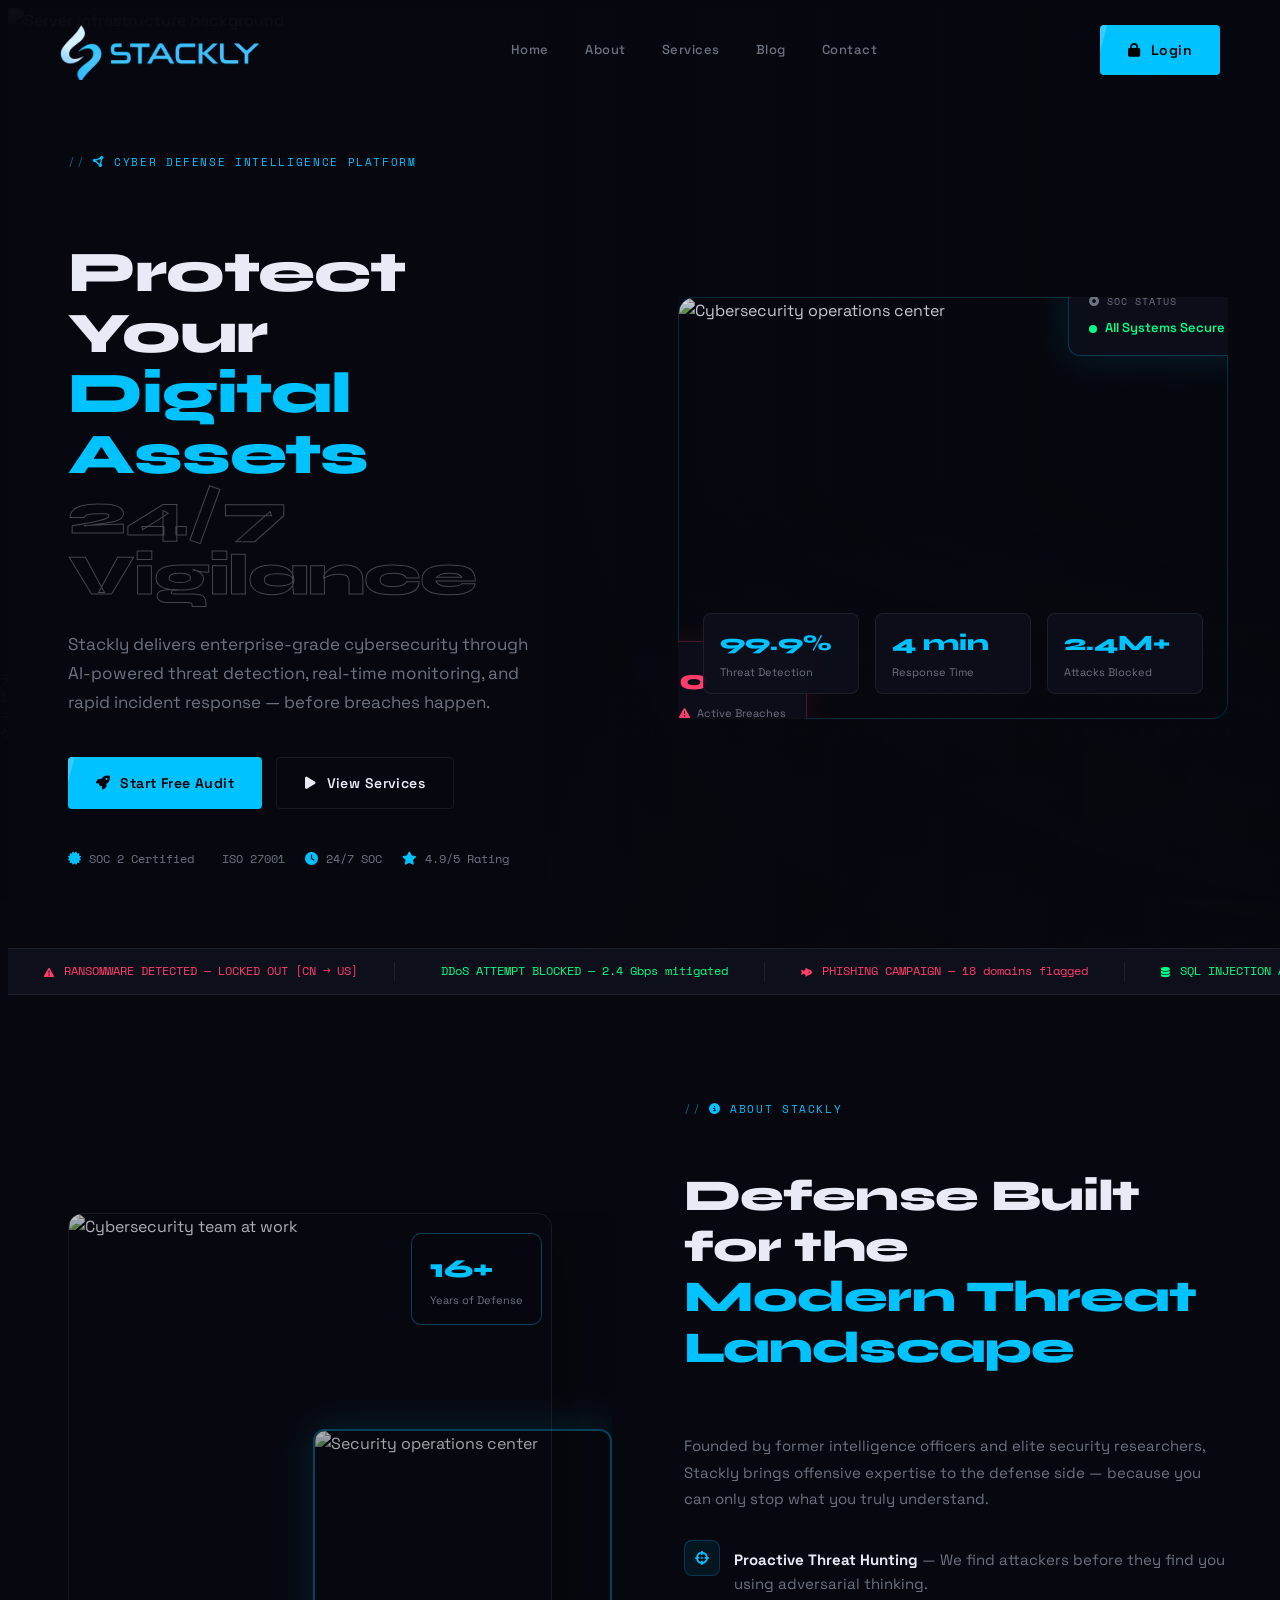
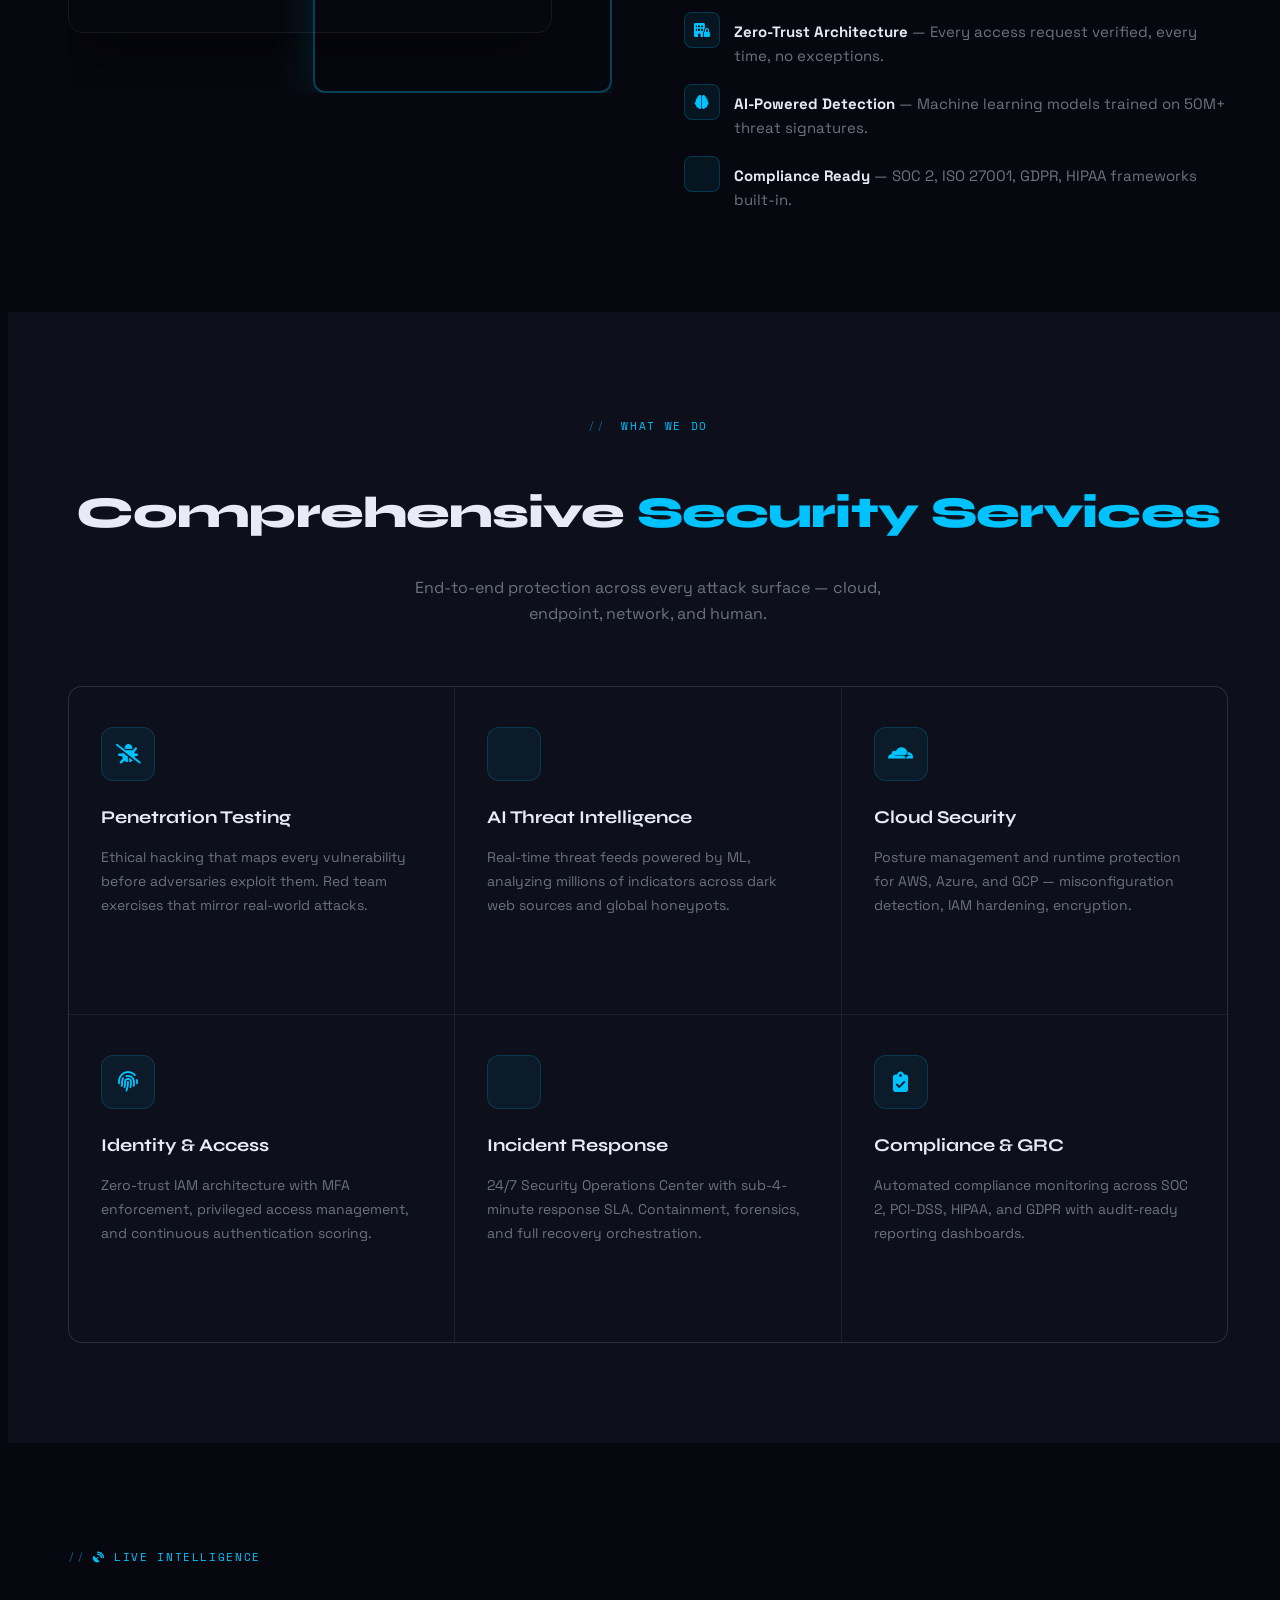
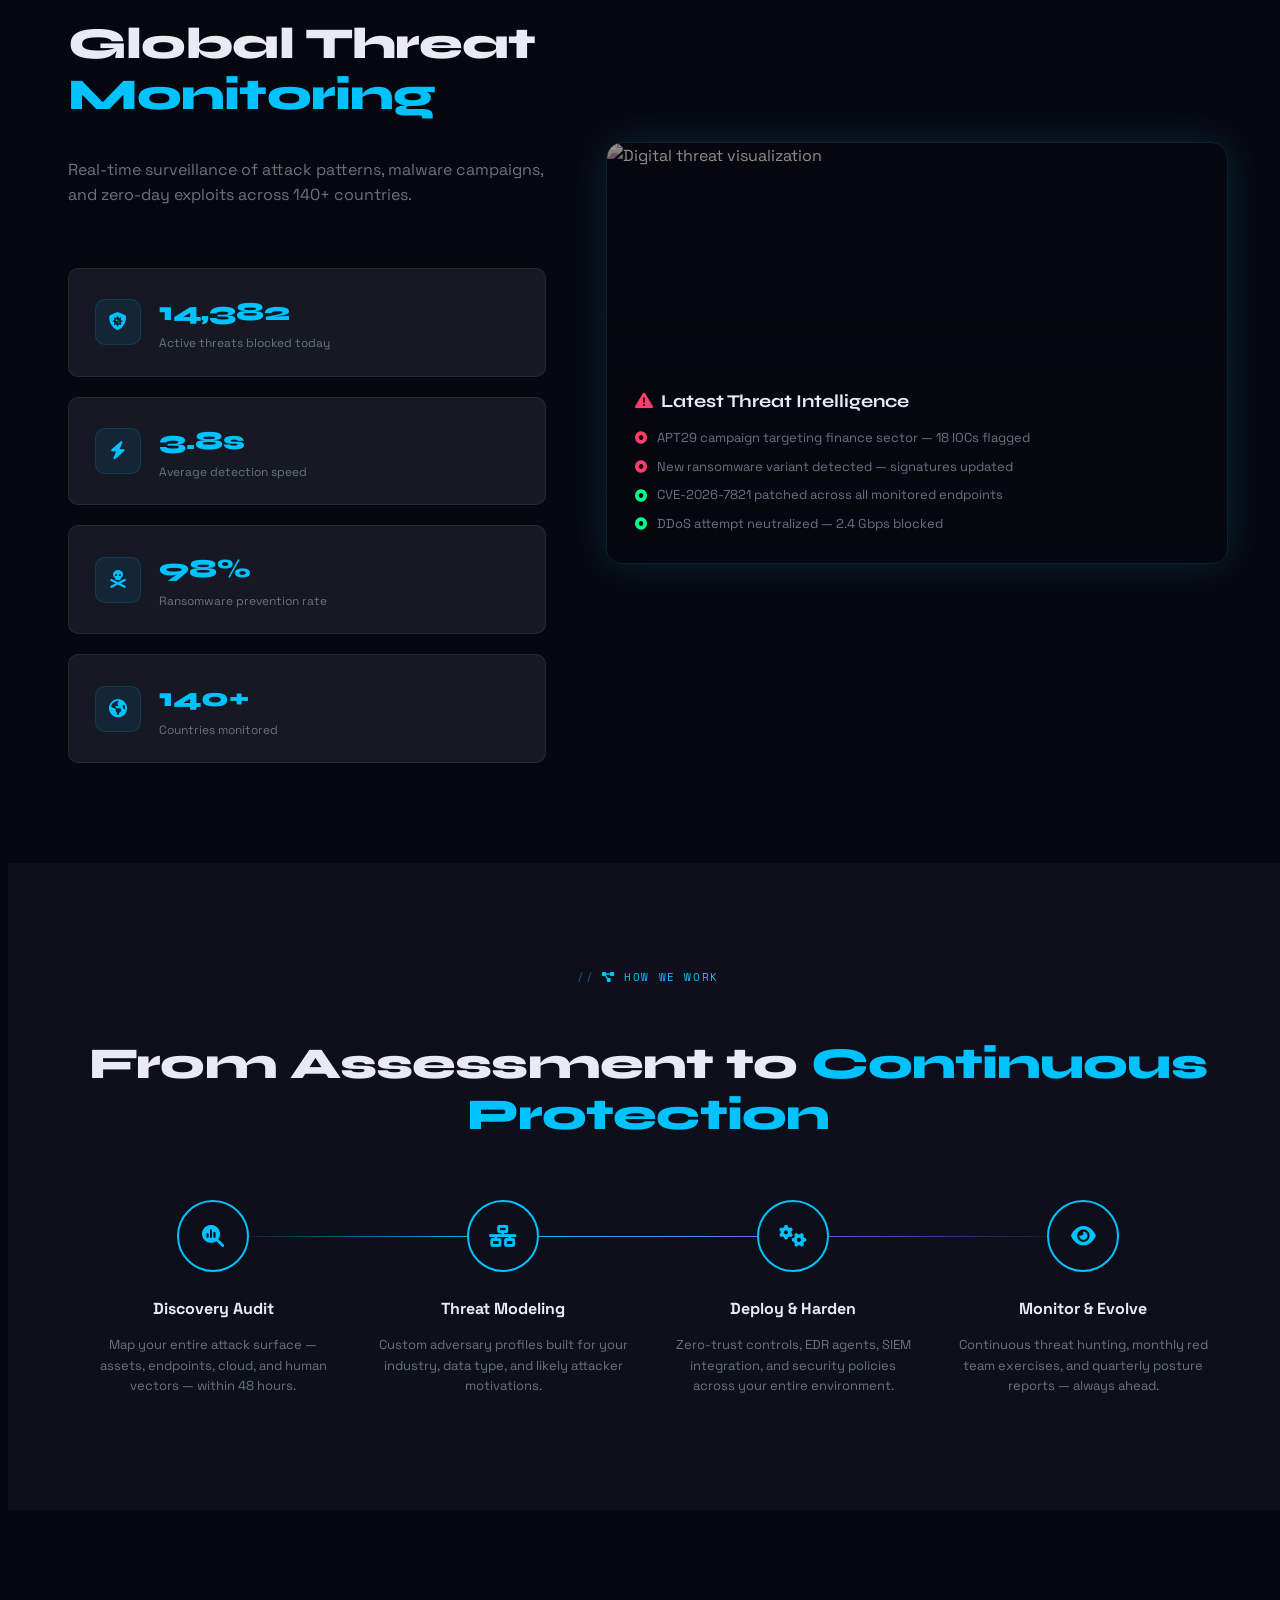
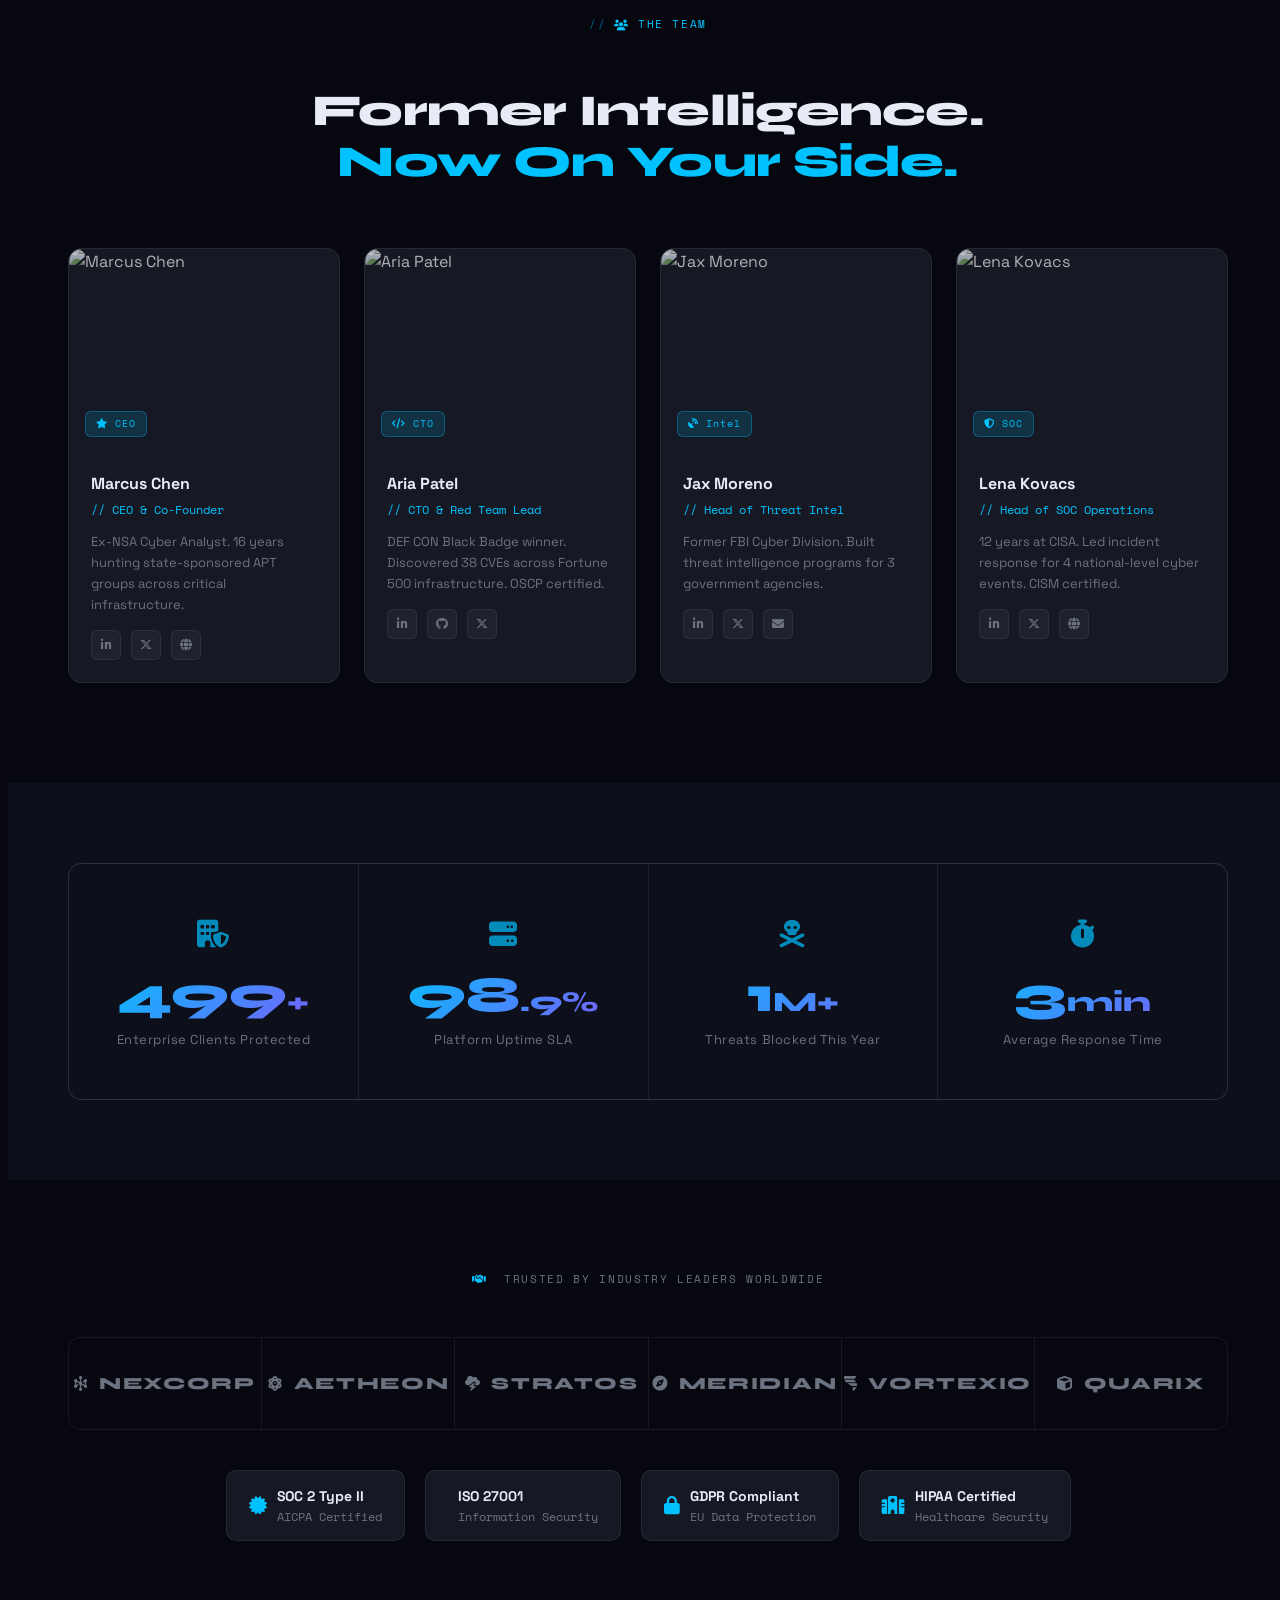
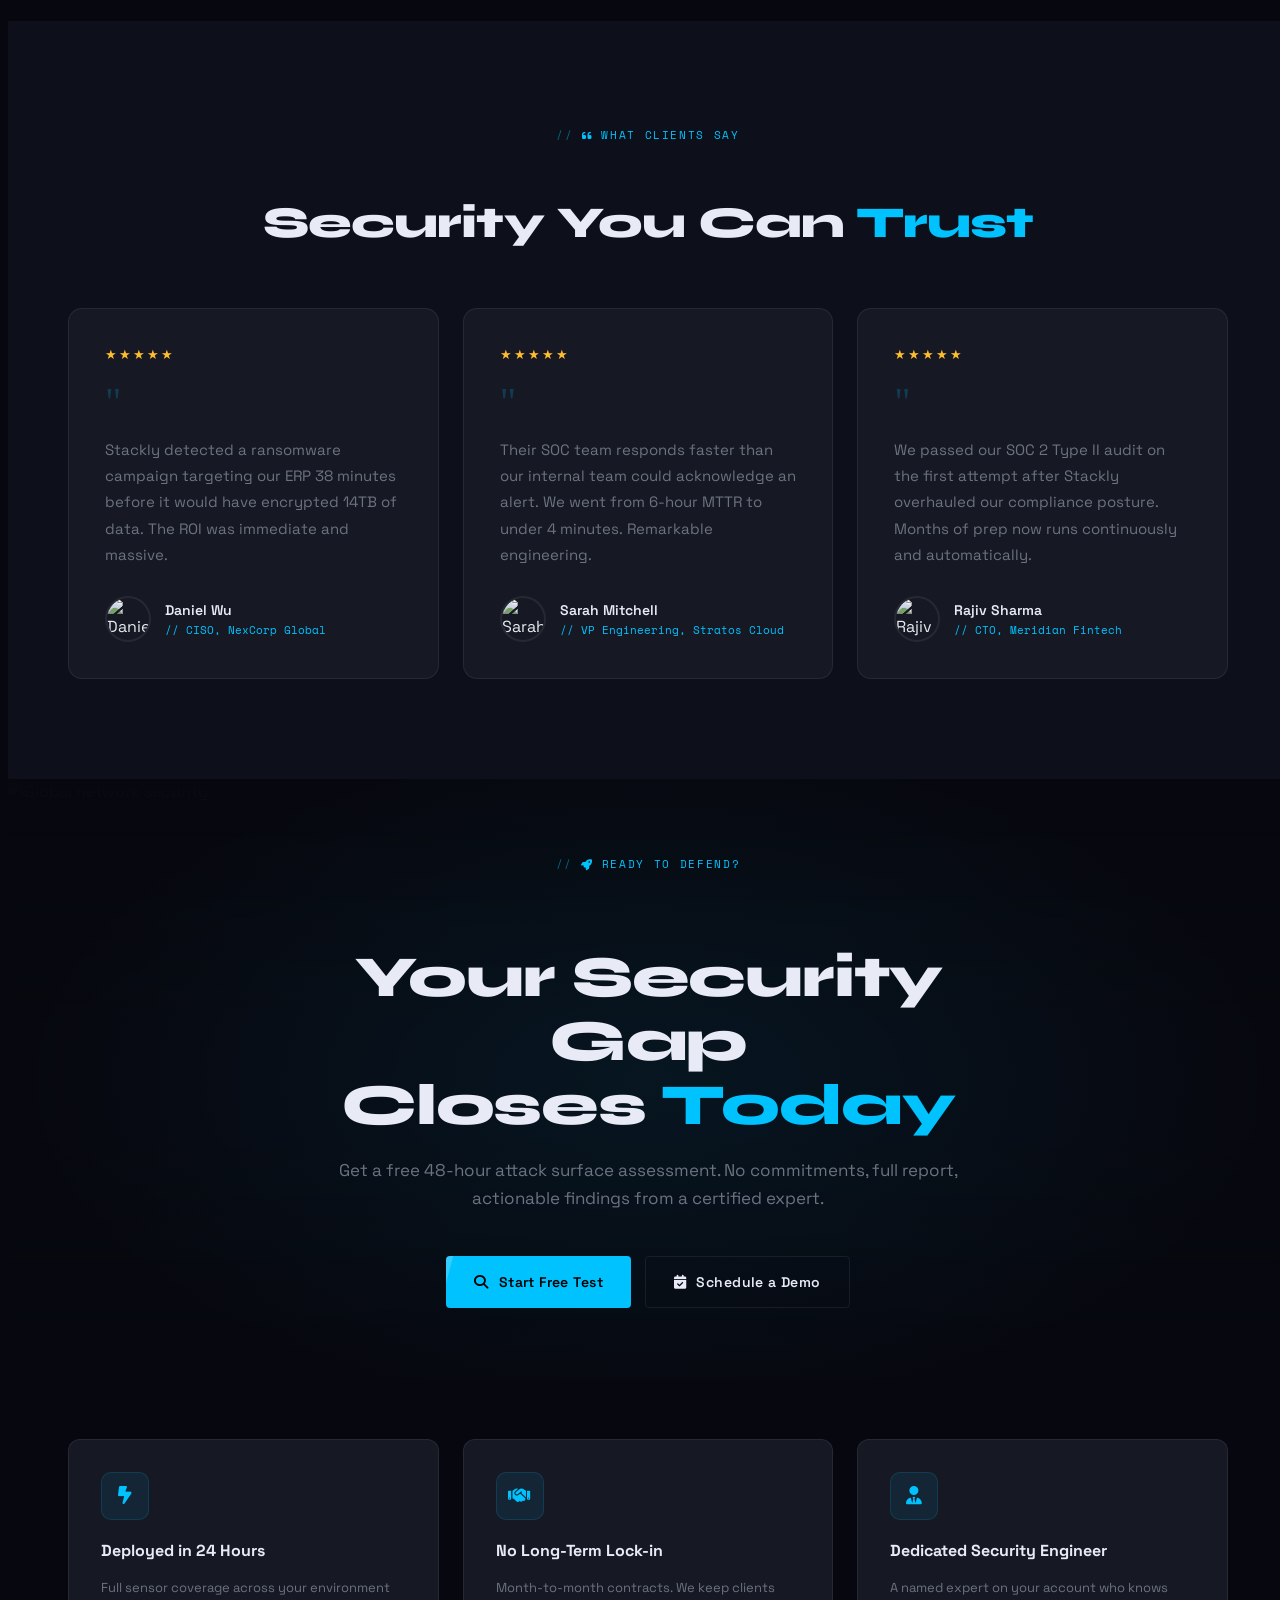
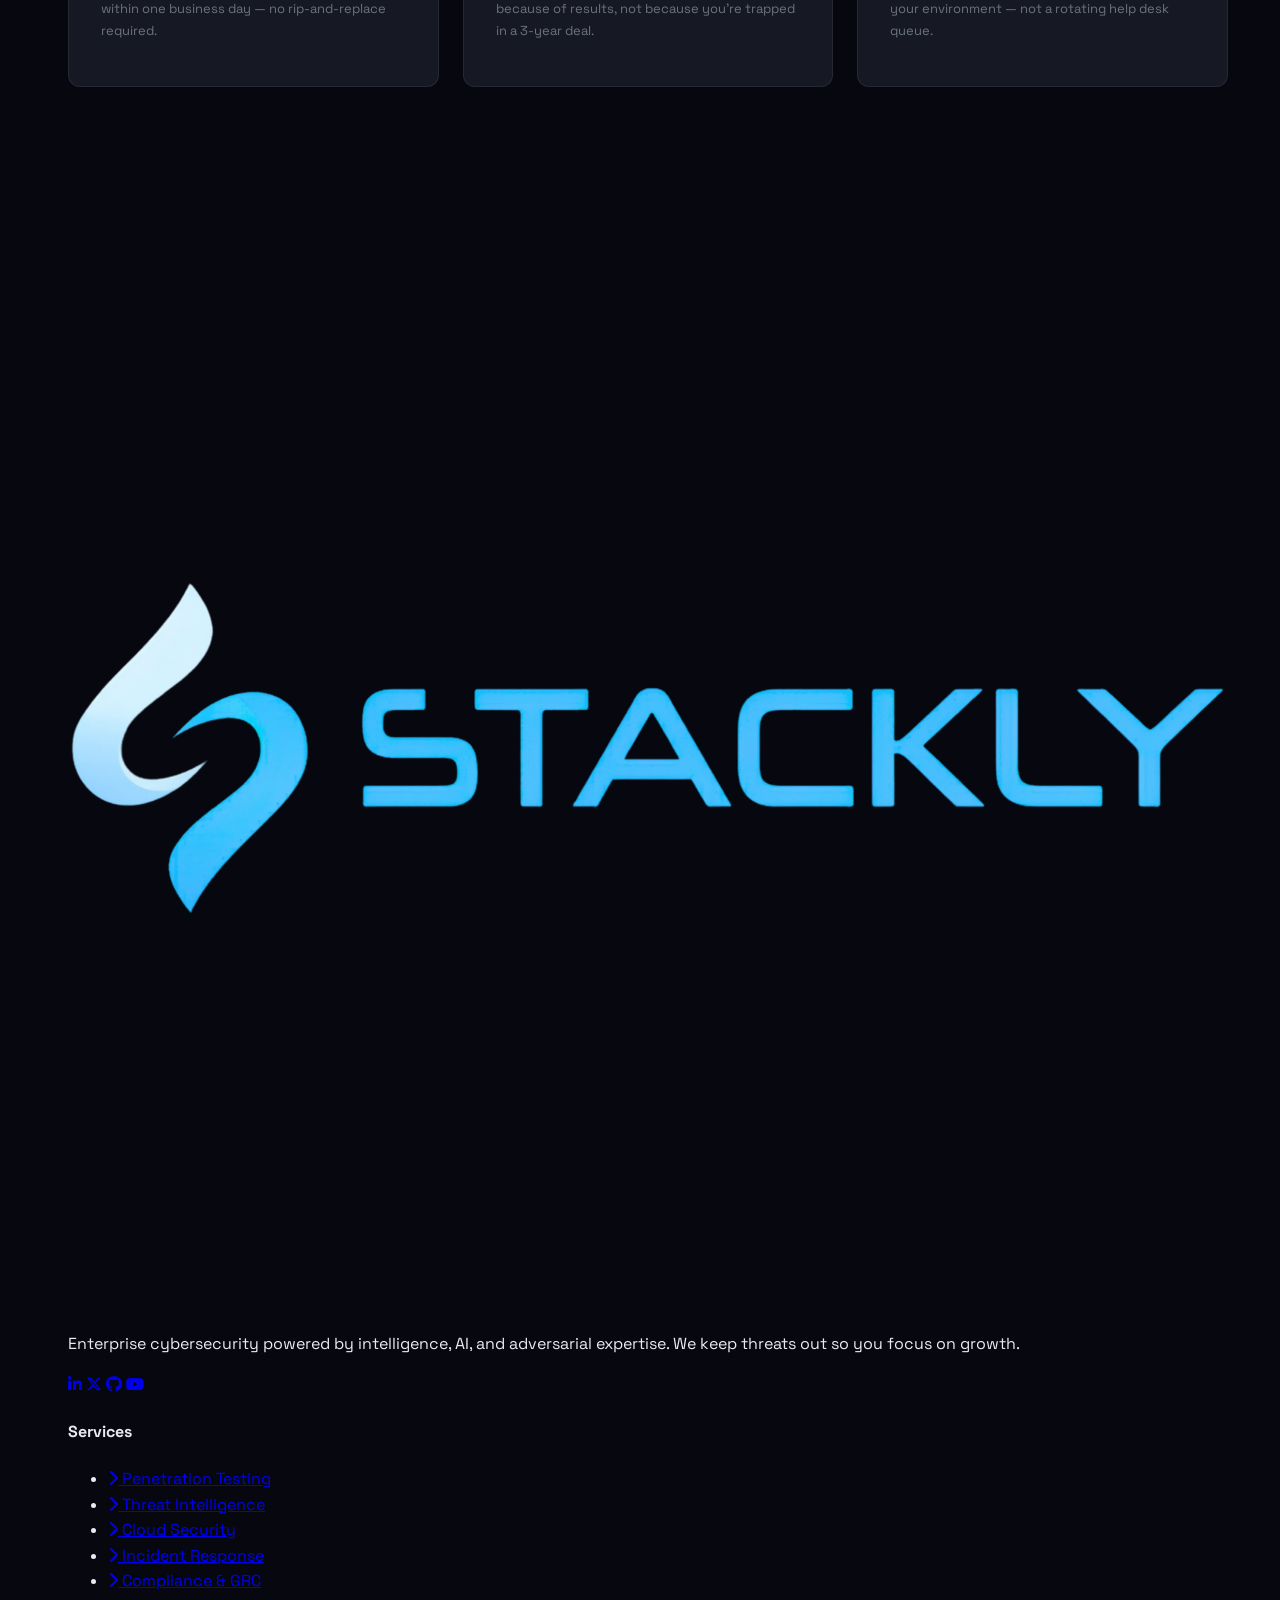
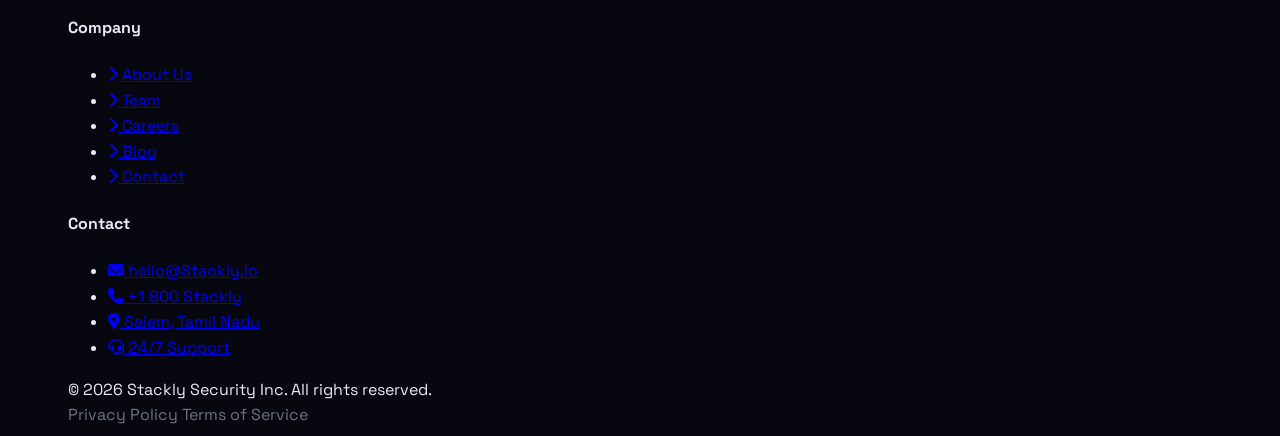
==== commit 2ca1d8b7: "names changed" ====
--- a/index.html
+++ b/index.html
@@ -8,7 +8,7 @@
 <link href="https://fonts.googleapis.com/css2?family=Space+Grotesk:wght@300;400;500;600;700&family=Space+Mono:wght@400;700&family=Syne:wght@700;800&display=swap" rel="stylesheet">
 <link rel="stylesheet" href="https://cdnjs.cloudflare.com/ajax/libs/font-awesome/6.5.1/css/all.min.css">
 <link rel="stylesheet" href="index.css">
-<link rel="stylesheet" href="footer.css">
+<link rel="stylesheet" href="foo">
 </head>
 <body>
 
--- a/index.css
+++ b/index.css
@@ -1776,7 +1776,9 @@
    MOBILE RESPONSIVE
 ========================================== */
 @media (max-width: 768px) {
-
+.hero-img-overlay {
+    display: none;
+}
     .container {
         padding: 0 18px;
     }
@@ -1844,11 +1846,7 @@
         flex-direction: column;
     }
 
-   .hero-float-card,
-.hero-float-card2 {
-    min-width: unset;
-    max-width: 100%;
-}
+
 
     .about-img-stack {
         height: 320px;
@@ -1927,15 +1925,7 @@
     }
 
 }
-@media (max-width:768px){
-
-    .hero-float-card,
-    .hero-float-card2{
-        position: static;
-        width: 100%;
-        margin-top: 15px;
-    }
-}
+
 @media (max-width:768px){
     .about-img-badge{
         right: 10px;
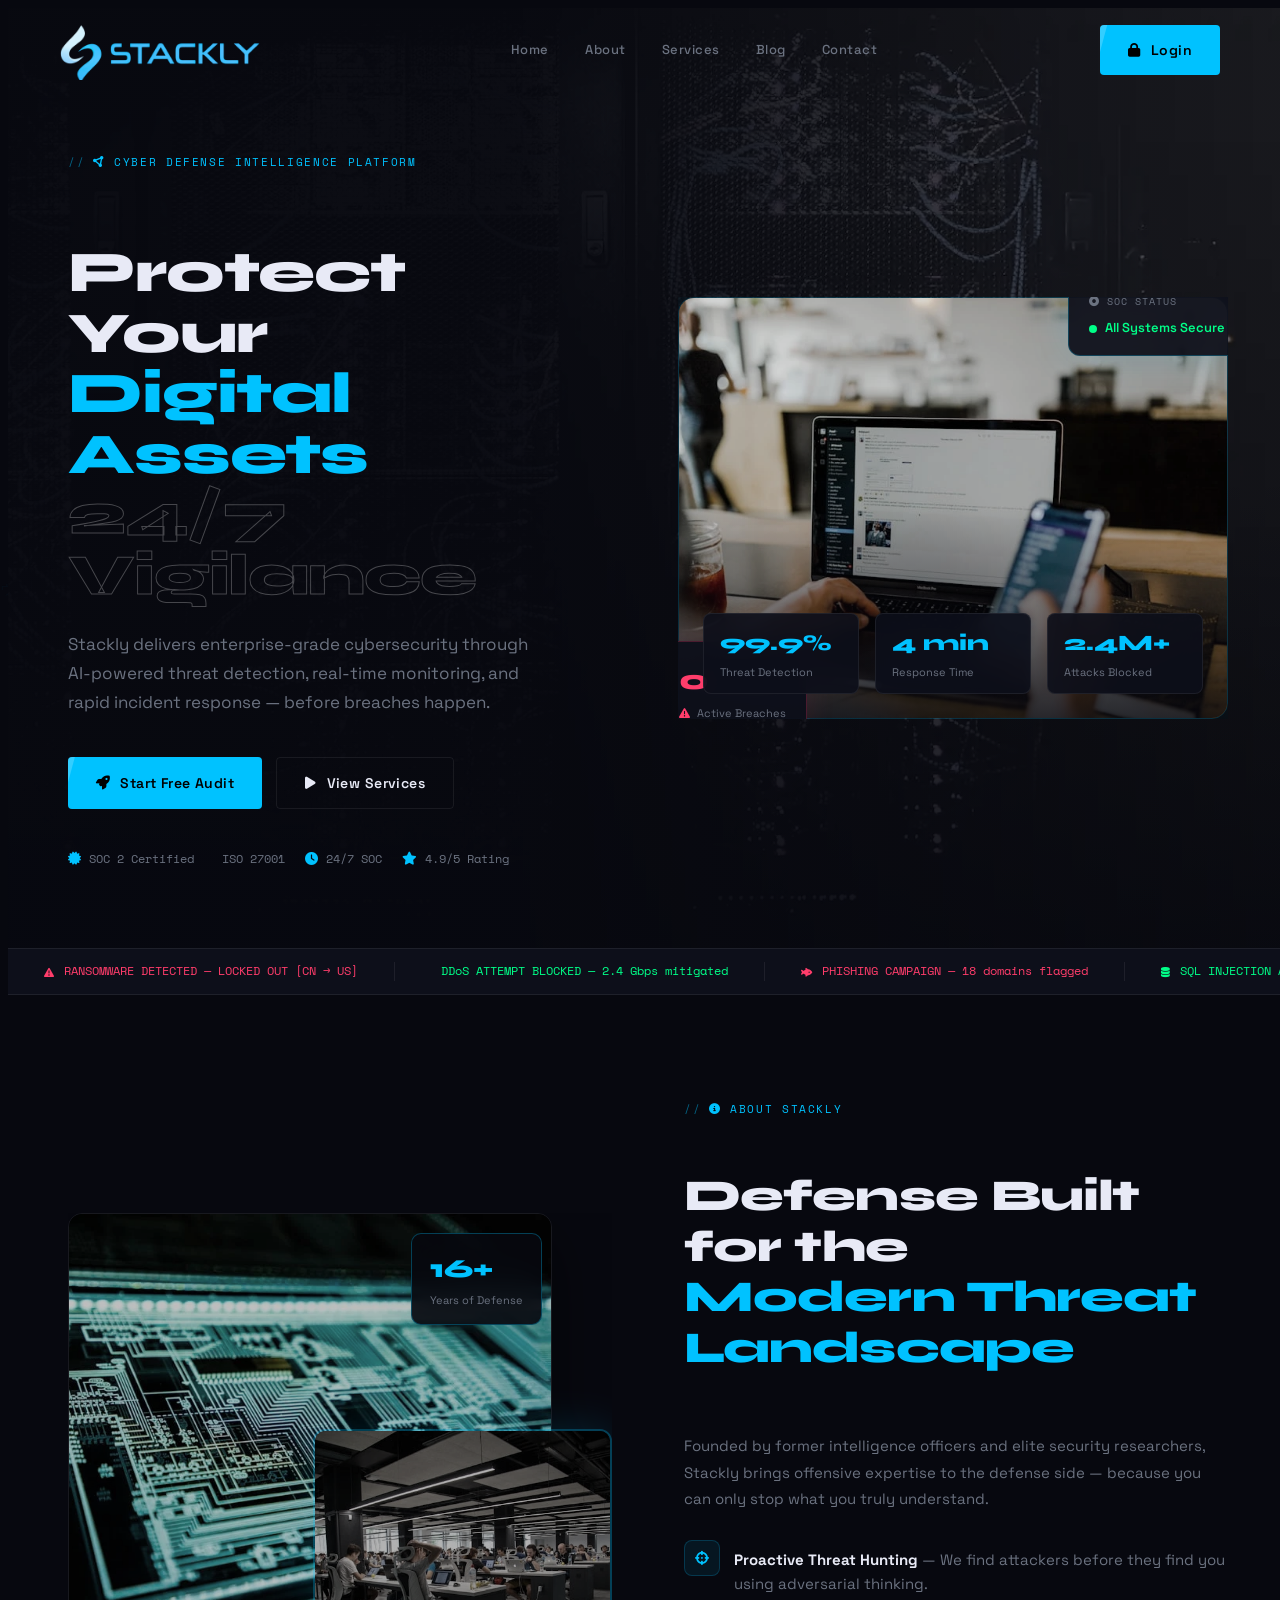
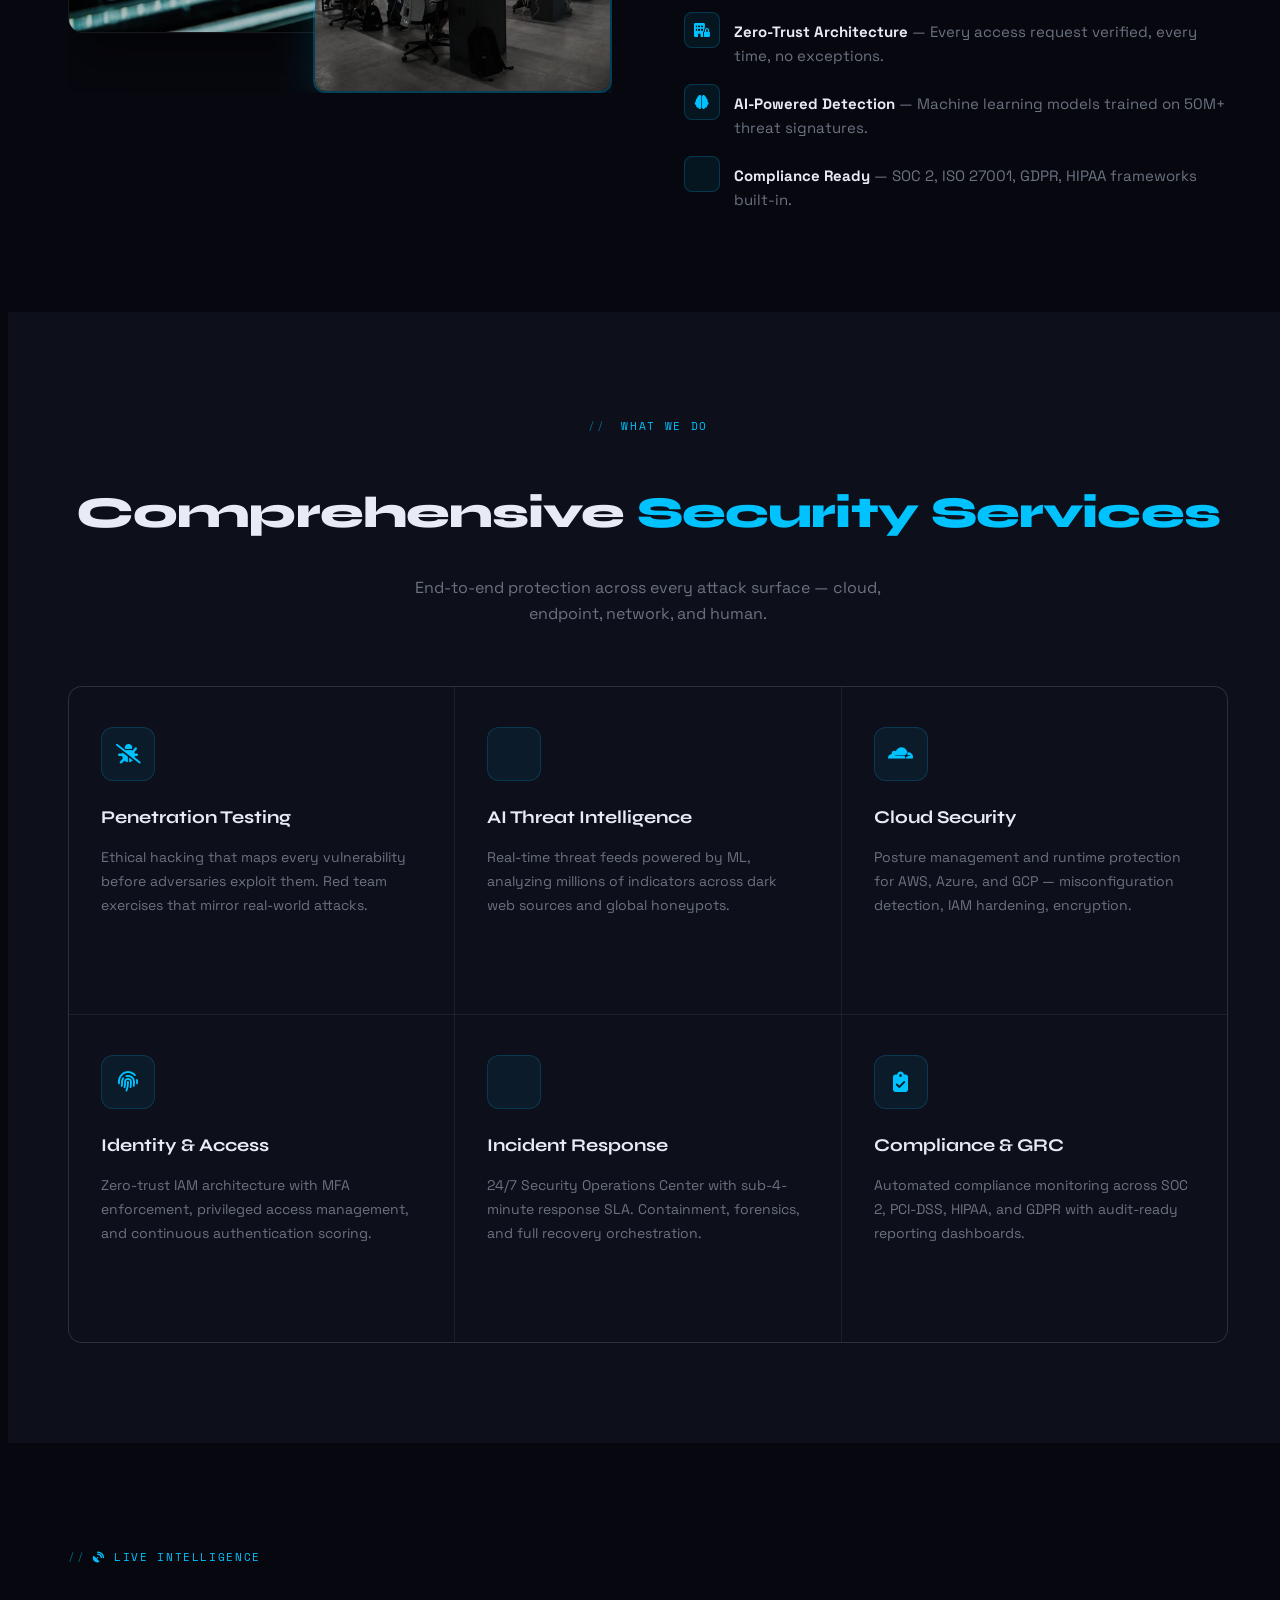
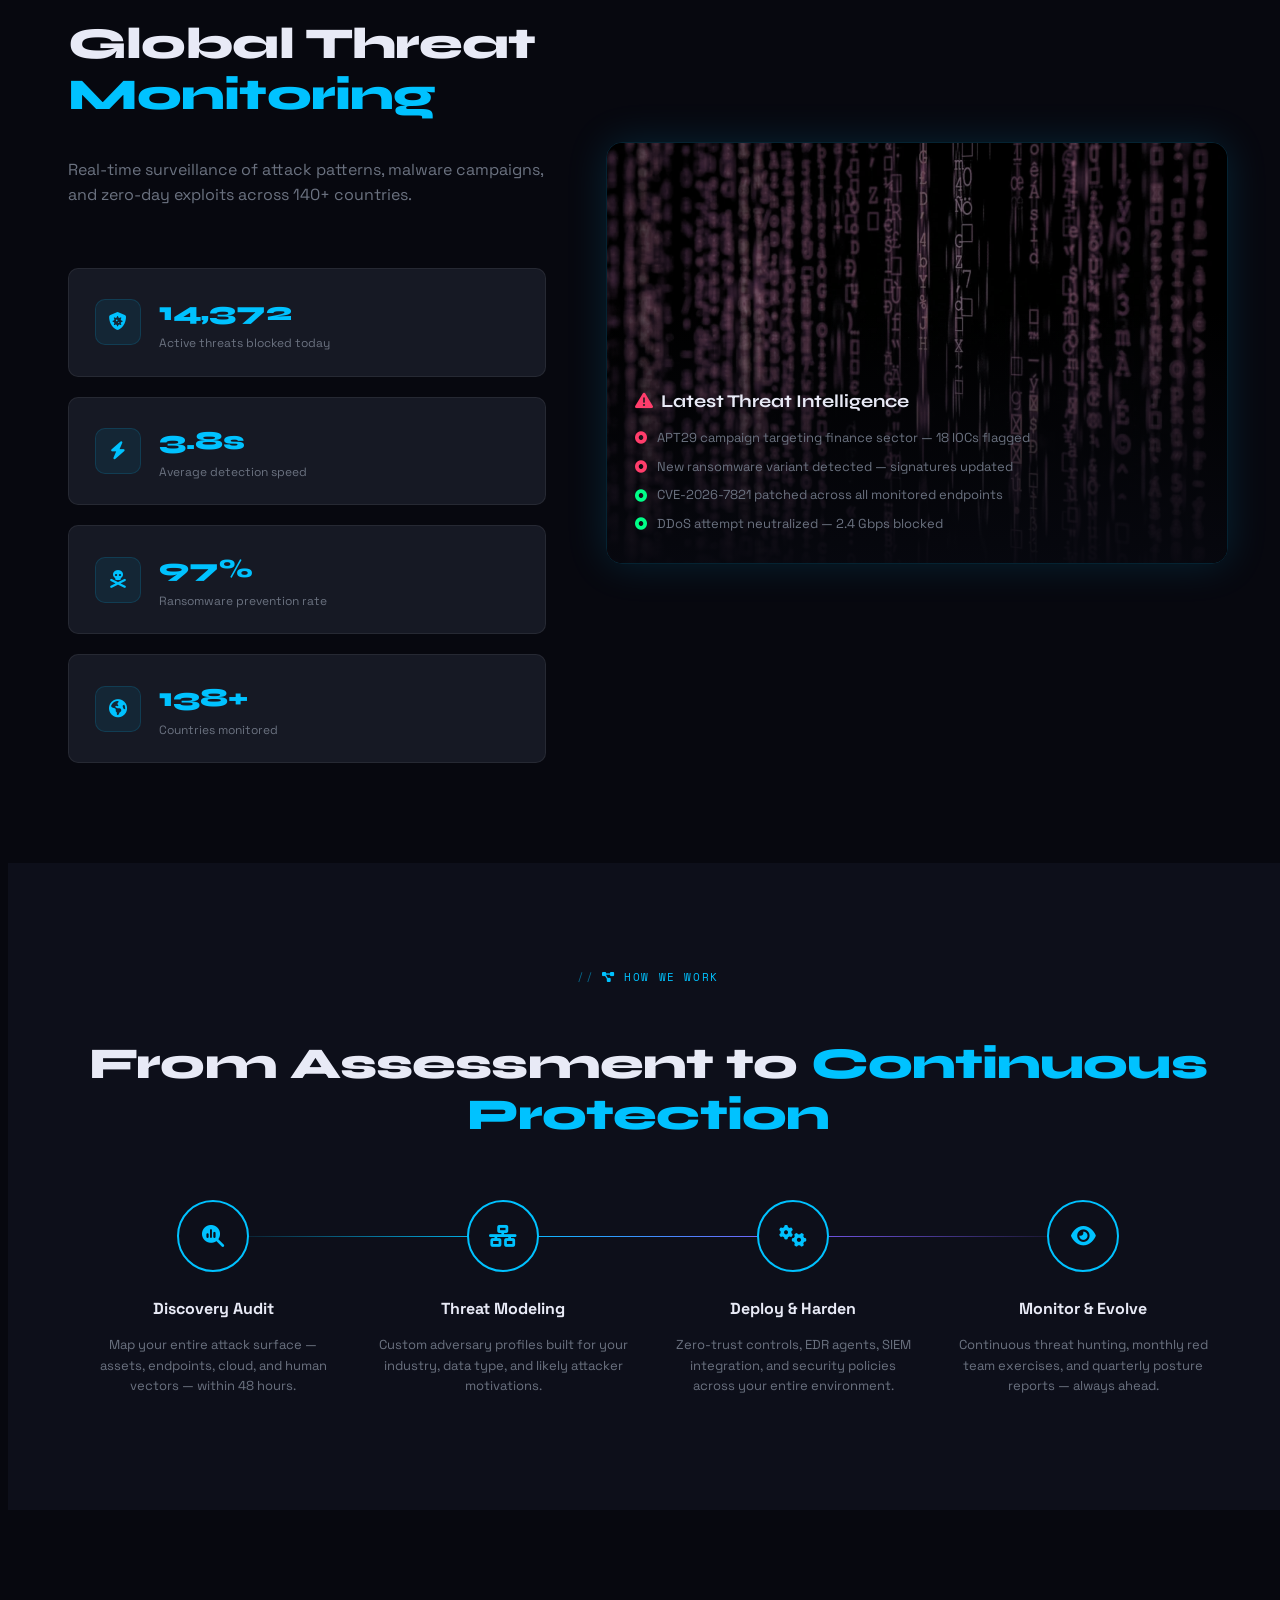
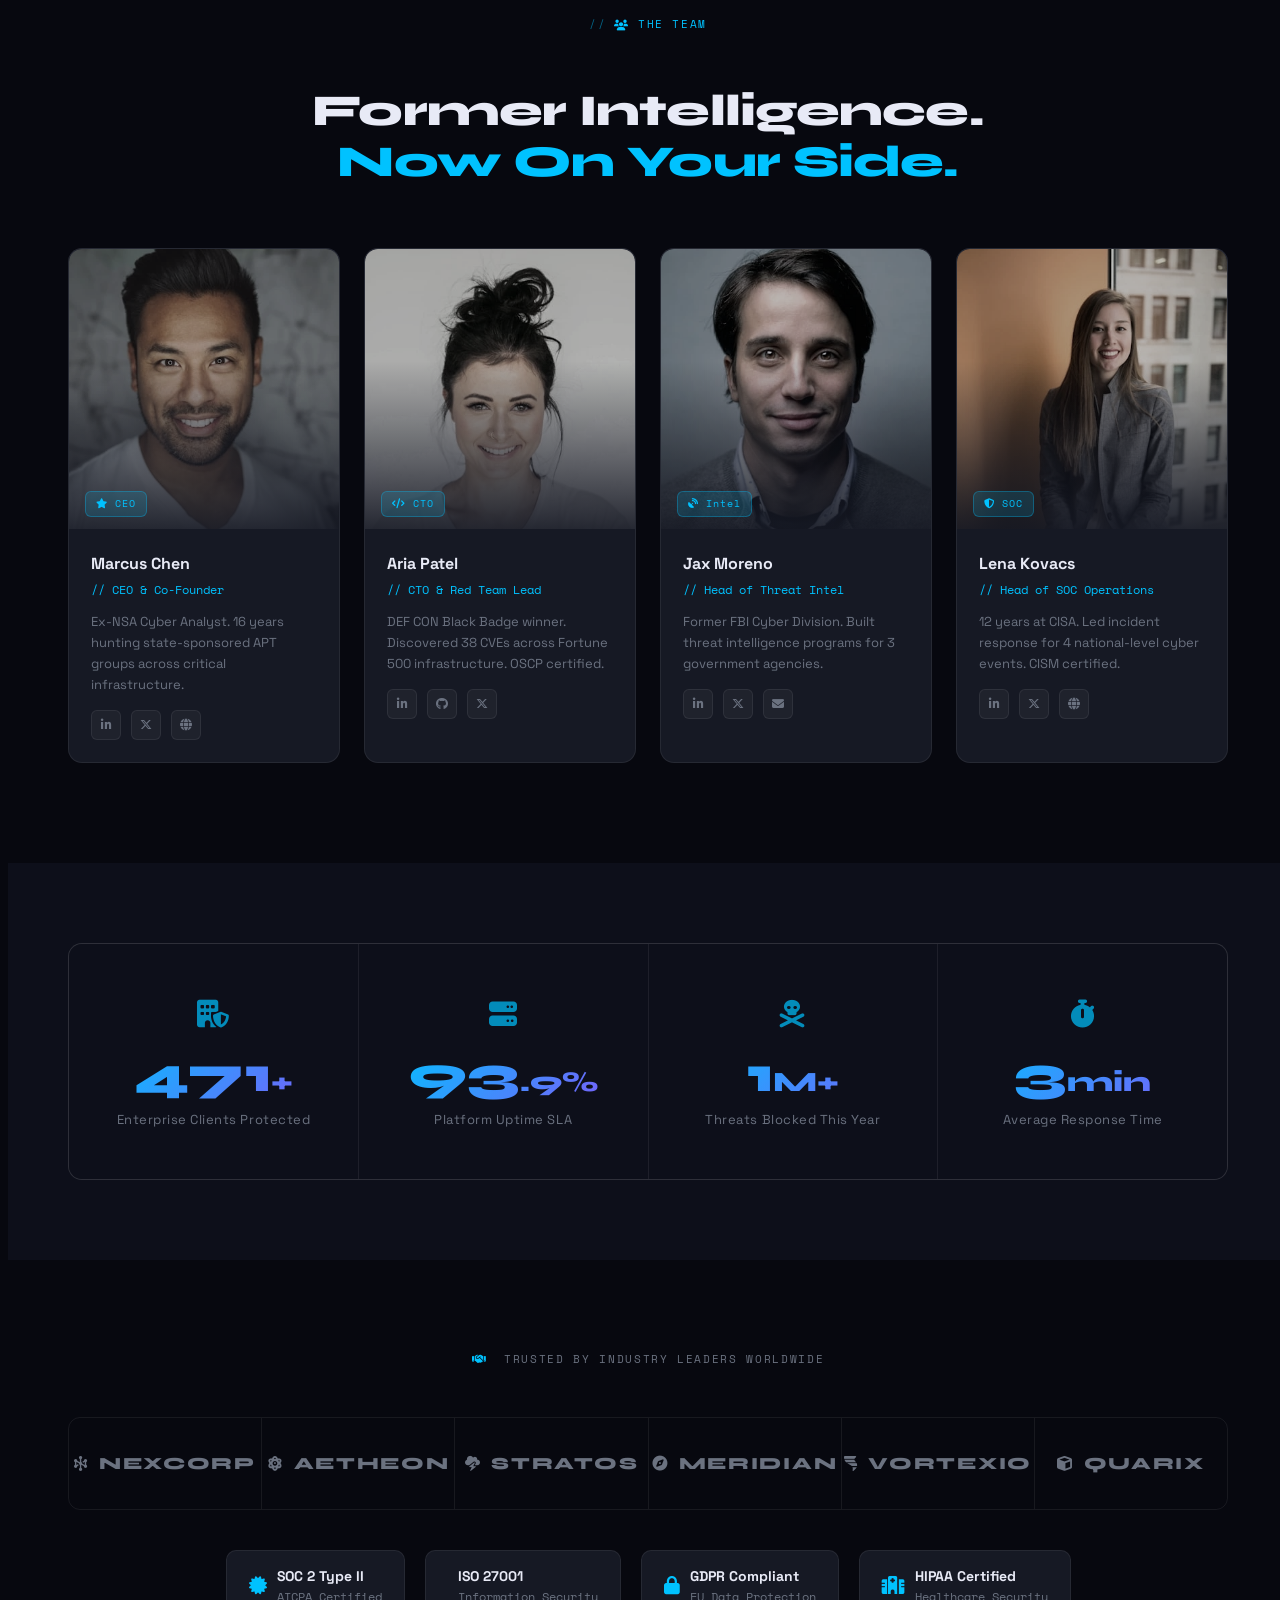
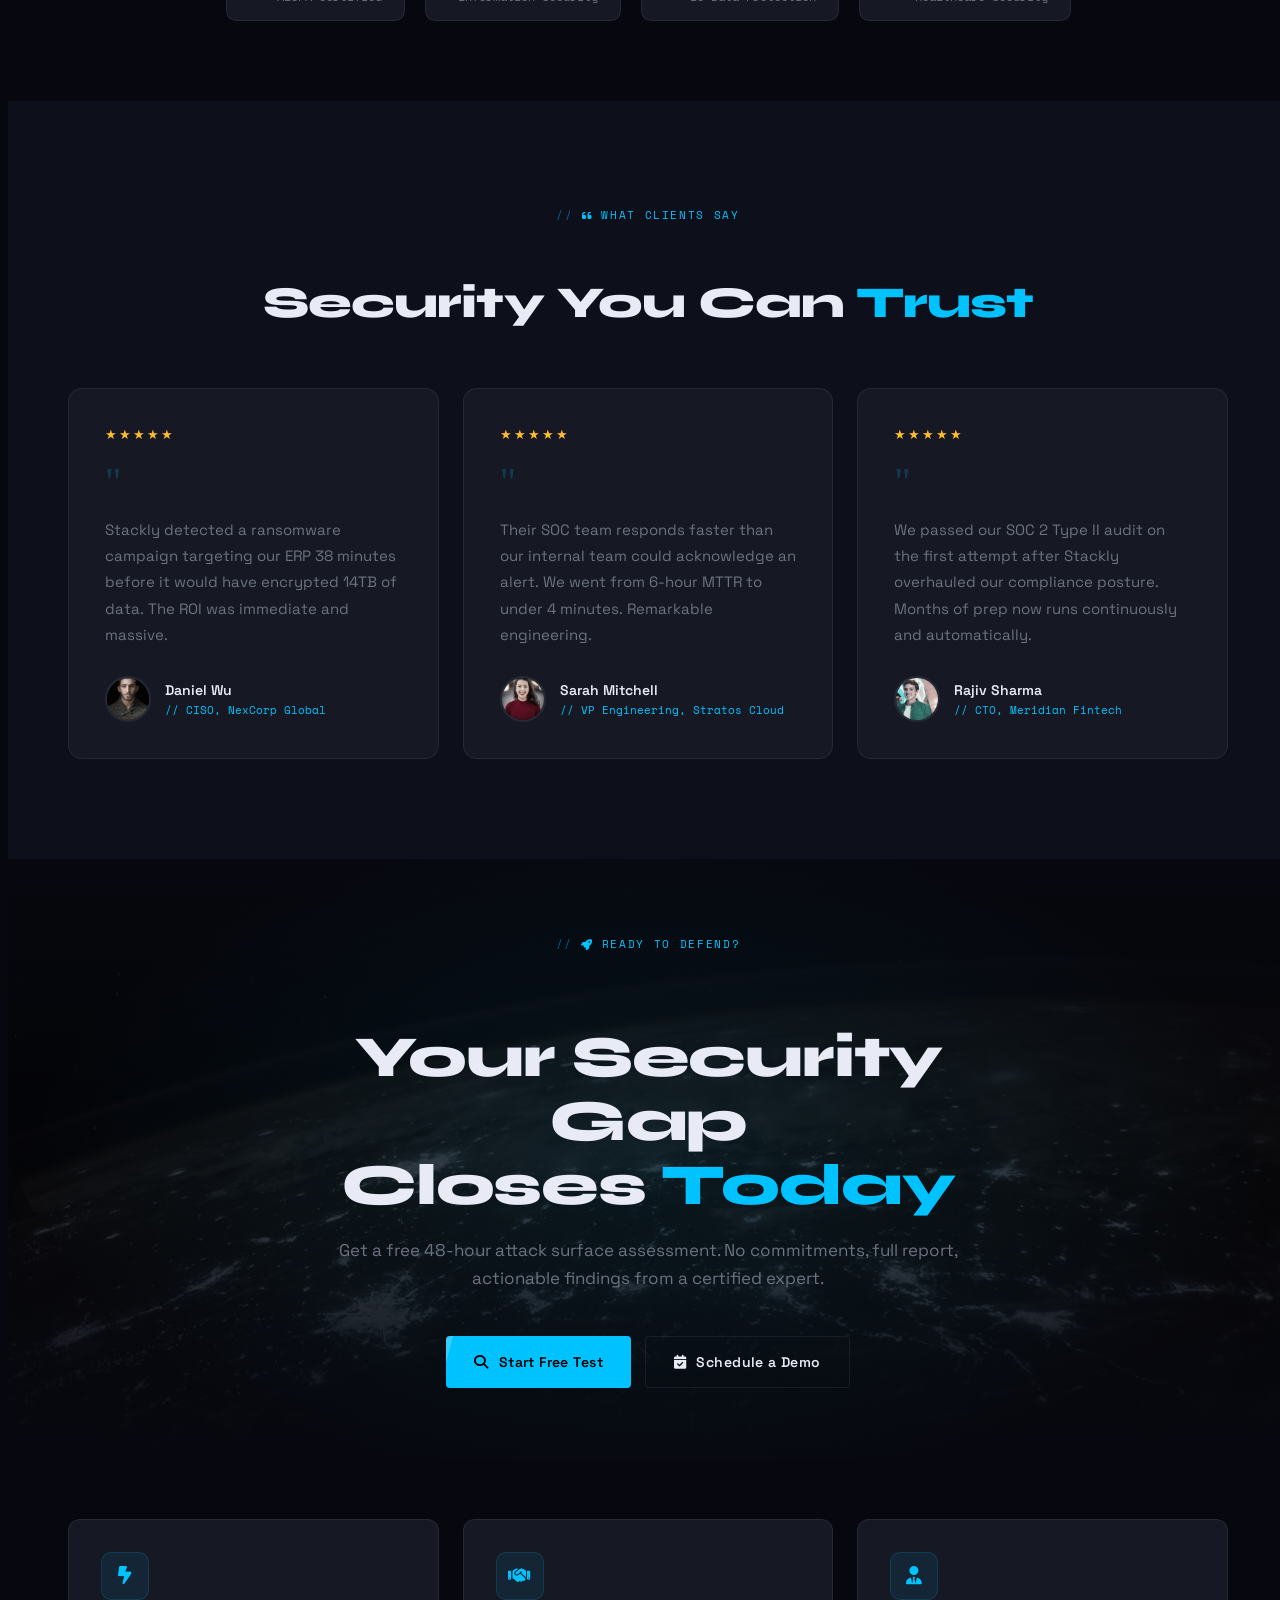
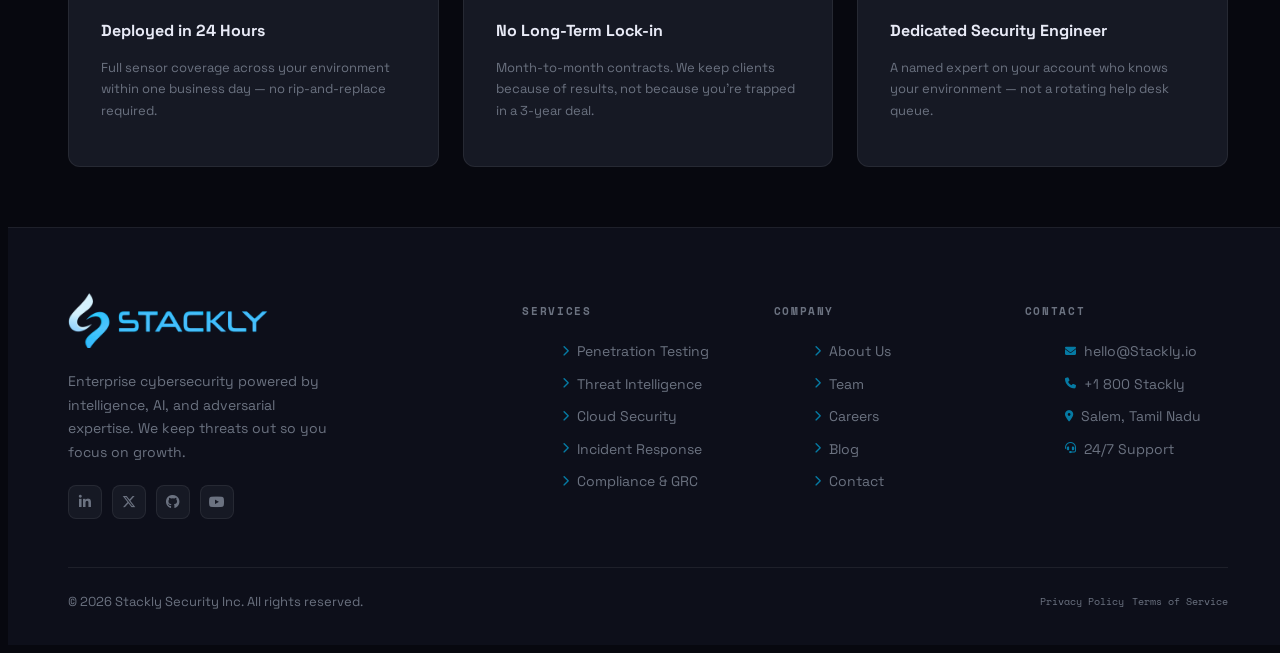
==== commit 528c4593: "completed" ====
--- a/index.html
+++ b/index.html
@@ -8,7 +8,7 @@
 <link href="https://fonts.googleapis.com/css2?family=Space+Grotesk:wght@300;400;500;600;700&family=Space+Mono:wght@400;700&family=Syne:wght@700;800&display=swap" rel="stylesheet">
 <link rel="stylesheet" href="https://cdnjs.cloudflare.com/ajax/libs/font-awesome/6.5.1/css/all.min.css">
 <link rel="stylesheet" href="index.css">
-<link rel="stylesheet" href="foo">
+<link rel="stylesheet" href="footer.css">
 </head>
 <body>
 
@@ -48,7 +48,7 @@
 <!-- ═══ 1: HERO ═══ -->
 <section id="hero">
   <div class="hero-bg-img">
-    <img src="https://images.unsplash.com/photo-1558494949-ef010cbdcc31?w=1600&q=80&auto=format&fit=crop" alt="Server infrastructure background">
+    <img src="./src/cyber home image/image2-compressed.webp" alt="Server infrastructure background">
   </div>
   <div class="container">
     <div class="hero-grid">
@@ -76,7 +76,7 @@
       </div>
       <div class="hero-img-wrap reveal-right delay-2">
         <div class="hero-main-img">
-          <img src="https://images.unsplash.com/photo-1563986768609-322da13575f3?w=800&q=80&auto=format&fit=crop" alt="Cybersecurity operations center">
+          <img src="./src/cyber home image/image3-compressed.webp" alt="Cybersecurity operations center">
           <div class="hero-img-overlay">
             <div class="img-stat-row">
               <div class="img-stat">
@@ -118,10 +118,10 @@
     <div class="about-grid">
       <div class="about-img-stack reveal-left">
         <div class="about-img-main">
-          <img src="https://images.unsplash.com/photo-1550751827-4bd374c3f58b?w=800&q=80&auto=format&fit=crop" alt="Cybersecurity team at work">
+          <img src="./src/cyber home image/image4-compressed.webp" alt="Cybersecurity team at work">
         </div>
         <div class="about-img-secondary">
-          <img src="https://images.unsplash.com/photo-1504384308090-c894fdcc538d?w=600&q=80&auto=format&fit=crop" alt="Security operations center">
+          <img src="./src/cyber home image/image5-compressed.webp" alt="Security operations center">
         </div>
         <div class="about-img-badge">
           <div class="aib-num">16+</div>
@@ -252,7 +252,7 @@
       </div>
       <div class="reveal-right">
         <div class="threat-img-panel">
-          <img src="https://images.unsplash.com/photo-1526374965328-7f61d4dc18c5?w=900&q=80&auto=format&fit=crop" alt="Digital threat visualization">
+          <img src="./src/cyber home image/image6-compressed.webp" alt="Digital threat visualization">
           <div class="threat-overlay">
             <div class="threat-ol-title"><i class="fa-solid fa-triangle-exclamation" style="color:var(--danger);margin-right:8px;"></i>Latest Threat Intelligence</div>
             <div class="threat-ol-list">
@@ -310,7 +310,7 @@
     <div class="team-grid">
       <div class="team-card reveal delay-1">
         <div class="team-avatar">
-          <img src="https://images.unsplash.com/photo-1507003211169-0a1dd7228f2d?w=400&q=80&auto=format&fit=crop&face" alt="Marcus Chen">
+          <img src="./src/cyber home image/image7-compressed.webp" alt="Marcus Chen">
           <div class="team-role-badge"><span class="trb"><i class="fa-solid fa-star"></i> CEO</span></div>
         </div>
         <div class="team-info">
@@ -326,7 +326,7 @@
       </div>
       <div class="team-card reveal delay-2">
         <div class="team-avatar">
-          <img src="https://images.unsplash.com/photo-1580489944761-15a19d654956?w=400&q=80&auto=format&fit=crop&face" alt="Aria Patel">
+          <img src="./src/cyber home image/image8-compressed.webp" alt="Aria Patel">
           <div class="team-role-badge"><span class="trb"><i class="fa-solid fa-code"></i> CTO</span></div>
         </div>
         <div class="team-info">
@@ -342,7 +342,7 @@
       </div>
       <div class="team-card reveal delay-3">
         <div class="team-avatar">
-          <img src="https://images.unsplash.com/photo-1500648767791-00dcc994a43e?w=400&q=80&auto=format&fit=crop&face" alt="Jax Moreno">
+          <img src="./src/cyber home image/image9-compressed.webp" alt="Jax Moreno">
           <div class="team-role-badge"><span class="trb"><i class="fa-solid fa-satellite-dish"></i> Intel</span></div>
         </div>
         <div class="team-info">
@@ -358,7 +358,7 @@
       </div>
       <div class="team-card reveal delay-4">
         <div class="team-avatar">
-          <img src="https://images.unsplash.com/photo-1573496359142-b8d87734a5a2?w=400&q=80&auto=format&fit=crop&face" alt="Lena Kovacs">
+          <img src="./src/cyber home image/image10-compressed.webp" alt="Lena Kovacs">
           <div class="team-role-badge"><span class="trb"><i class="fa-solid fa-shield-halved"></i> SOC</span></div>
         </div>
         <div class="team-info">
@@ -451,7 +451,7 @@
         <p class="testi-text">Stackly detected a ransomware campaign targeting our ERP 38 minutes before it would have encrypted 14TB of data. The ROI was immediate and massive.</p>
         <div class="testi-author">
           <div class="testi-avatar">
-            <img src="https://images.unsplash.com/photo-1506794778202-cad84cf45f1d?w=100&q=80&auto=format&fit=crop" alt="Daniel Wu">
+            <img src="./src/cyber home image/image11-compressed.webp" alt="Daniel Wu">
           </div>
           <div>
             <div class="testi-name">Daniel Wu</div>
@@ -465,7 +465,7 @@
         <p class="testi-text">Their SOC team responds faster than our internal team could acknowledge an alert. We went from 6-hour MTTR to under 4 minutes. Remarkable engineering.</p>
         <div class="testi-author">
           <div class="testi-avatar">
-            <img src="https://images.unsplash.com/photo-1494790108377-be9c29b29330?w=100&q=80&auto=format&fit=crop" alt="Sarah Mitchell">
+            <img src="./src/cyber home image/image12-compressed.webp" alt="Sarah Mitchell">
           </div>
           <div>
             <div class="testi-name">Sarah Mitchell</div>
@@ -479,7 +479,7 @@
         <p class="testi-text">We passed our SOC 2 Type II audit on the first attempt after Stackly overhauled our compliance posture. Months of prep now runs continuously and automatically.</p>
         <div class="testi-author">
           <div class="testi-avatar">
-            <img src="https://images.unsplash.com/photo-1500048993953-d23a436266cf?w=100&q=80&auto=format&fit=crop" alt="Rajiv Sharma">
+            <img src="./src/cyber home image/image13-compressed.webp" alt="Rajiv Sharma">
           </div>
           <div>
             <div class="testi-name">Rajiv Sharma</div>
@@ -494,7 +494,7 @@
 <!-- ═══ 10: CTA ═══ -->
 <section id="cta">
   <div class="cta-img">
-    <img src="https://images.unsplash.com/photo-1451187580459-43490279c0fa?w=1600&q=80&auto=format&fit=crop" alt="Global network security">
+    <img src="./src/cyber home image/image14-compressed.webp" alt="Global network security">
     <div class="cta-content">
       <div class="cta-inner">
         <span class="tag reveal"><i class="fa-solid fa-rocket"></i> Ready to Defend?</span>
--- a/index.css
+++ b/index.css
@@ -1058,21 +1058,29 @@
     box-shadow: 0 24px 48px rgba(0, 0, 0, 0.4), var(--glow);
 }
 
+/* TEAM AVATAR */
 .team-avatar {
-    height: 200px;
+    position: relative;
+    height: 280px; /* Increased height */
     overflow: hidden;
-    position: relative;
+    border-radius: 12px 12px 0 0;
 }
 
 .team-avatar img {
     width: 100%;
     height: 100%;
     object-fit: cover;
+
+    /* Move image focus upward so face stays visible */
+    object-position: center 20%;
+
     filter: saturate(0.5) brightness(0.75);
-    transition: all 0.4s ease;
+    transition: transform 0.4s ease,
+                filter 0.4s ease;
 }
 
 .team-card:hover .team-avatar img {
+    transform: scale(1.05);
     filter: saturate(0.8) brightness(0.9);
 }
 
@@ -1080,7 +1088,12 @@
     content: '';
     position: absolute;
     inset: 0;
-    background: linear-gradient(180deg, transparent 50%, rgba(22, 25, 36, 0.9) 100%);
+    background: linear-gradient(
+        180deg,
+        transparent 40%,
+        rgba(22, 25, 36, 0.9) 100%
+    );
+    pointer-events: none;
 }
 
 .team-role-badge {
--- a/footer.css
+++ b/footer.css
@@ -0,0 +1,179 @@
+
+/* ─── FOOTER ──────────────────────────────────────────────── */
+footer {
+    background: var(--bg2);
+    border-top: 1px solid var(--border);
+    padding: 60px 0 32px;
+    position: relative;
+    z-index: 1;
+}
+
+.footer-grid {
+    display: grid;
+    grid-template-columns: 2fr 1fr 1fr 1fr;
+    gap: 48px;
+    margin-bottom: 48px;
+}
+
+
+.footer-brand .footer-logo{
+    width: 200px;
+    height: 60px;
+}
+.footer-logo img{
+    width: 200px;
+    height:60px;
+    object-fit: cover;
+}
+
+.footer-brand p {
+    font-size: 14px;
+    color: var(--muted);
+    line-height: 1.7;
+    max-width: 260px;
+    margin-bottom: 20px;
+}
+
+.footer-socials {
+    display: flex;
+    gap: 10px;
+}
+
+.footer-socials a {
+    width: 34px;
+    height: 34px;
+    border-radius: 8px;
+    background: var(--surface);
+    border: 1px solid var(--border);
+    display: flex;
+    align-items: center;
+    justify-content: center;
+    color: var(--muted);
+    font-size: 14px;
+    text-decoration: none;
+    transition: all 0.2s;
+}
+
+.footer-socials a:hover {
+    color: var(--accent);
+    border-color: var(--accent);
+}
+
+.footer-col h4 {
+    font-size: 11px;
+    font-family: var(--mono);
+    letter-spacing: 0.15em;
+    text-transform: uppercase;
+    color: var(--muted);
+    margin-bottom: 20px;
+}
+
+.footer-col ul {
+    list-style: none;
+    display: flex;
+    flex-direction: column;
+    gap: 10px;
+}
+
+.footer-col a {
+    font-size: 14px;
+    color: var(--muted);
+    text-decoration: none;
+    transition: color 0.2s;
+    display: flex;
+    align-items: center;
+    gap: 8px;
+}
+
+.footer-col a i {
+    font-size: 11px;
+    color: var(--accent);
+    opacity: 0.6;
+}
+
+.footer-col a:hover {
+    color: var(--text);
+}
+
+.footer-bottom {
+    border-top: 1px solid var(--border);
+    padding-top: 24px;
+    display: flex;
+    align-items: center;
+    justify-content: space-between;
+}
+
+.footer-copy {
+    font-size: 13px;
+    color: var(--muted);
+}
+
+.footer-mono {
+    font-family: var(--mono);
+    font-size: 10px;
+    color: var(--accent);
+    display: flex;
+    align-items: center;
+    gap: 8px;
+}
+
+.footer-mono i {
+    animation: blink 1.5s ease-in-out infinite;
+}
+
+@media (max-width:1024px) {
+    .footer-grid {
+        grid-template-columns: 1fr 1fr;
+    }
+}
+@media (max-width: 768px) {
+
+    .footer-grid {
+        grid-template-columns: 1fr;
+        gap: 30px;
+        text-align: center;
+    }
+
+    .footer-brand {
+        display: flex;
+        flex-direction: column;
+        align-items: center;
+    }
+
+    .footer-brand p {
+        max-width: 100%;
+        text-align: center;
+    }
+
+    .footer-logo {
+        margin: 0 auto;
+    }
+
+    .footer-socials {
+        justify-content: center;
+    }
+
+    .footer-col {
+        text-align: center;
+    }
+
+    .footer-col ul {
+        align-items: center;
+    }
+
+    .footer-col a {
+        justify-content: center;
+    }
+
+    .footer-bottom {
+        flex-direction: column;
+        gap: 12px;
+        text-align: center;
+    }
+
+    .footer-copy,
+    .footer-mono {
+        justify-content: center;
+        text-align: center;
+    }
+}
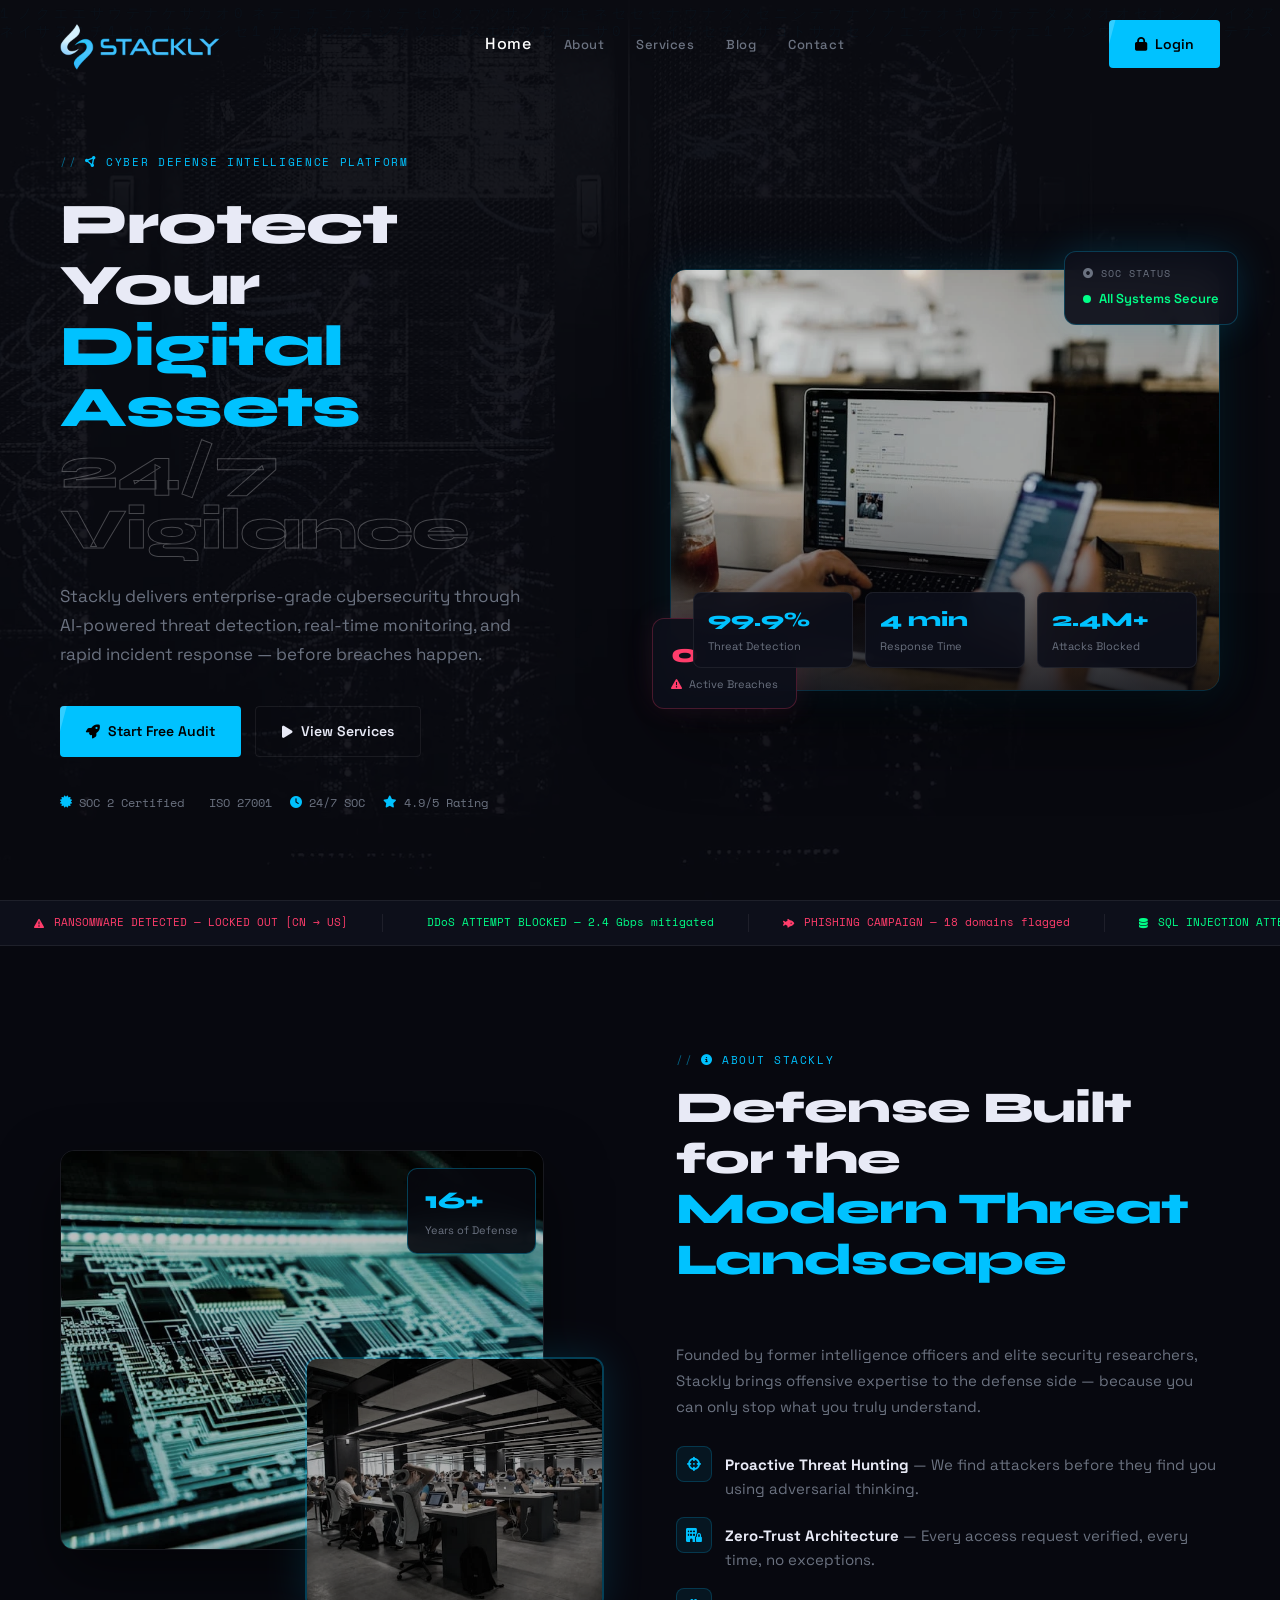
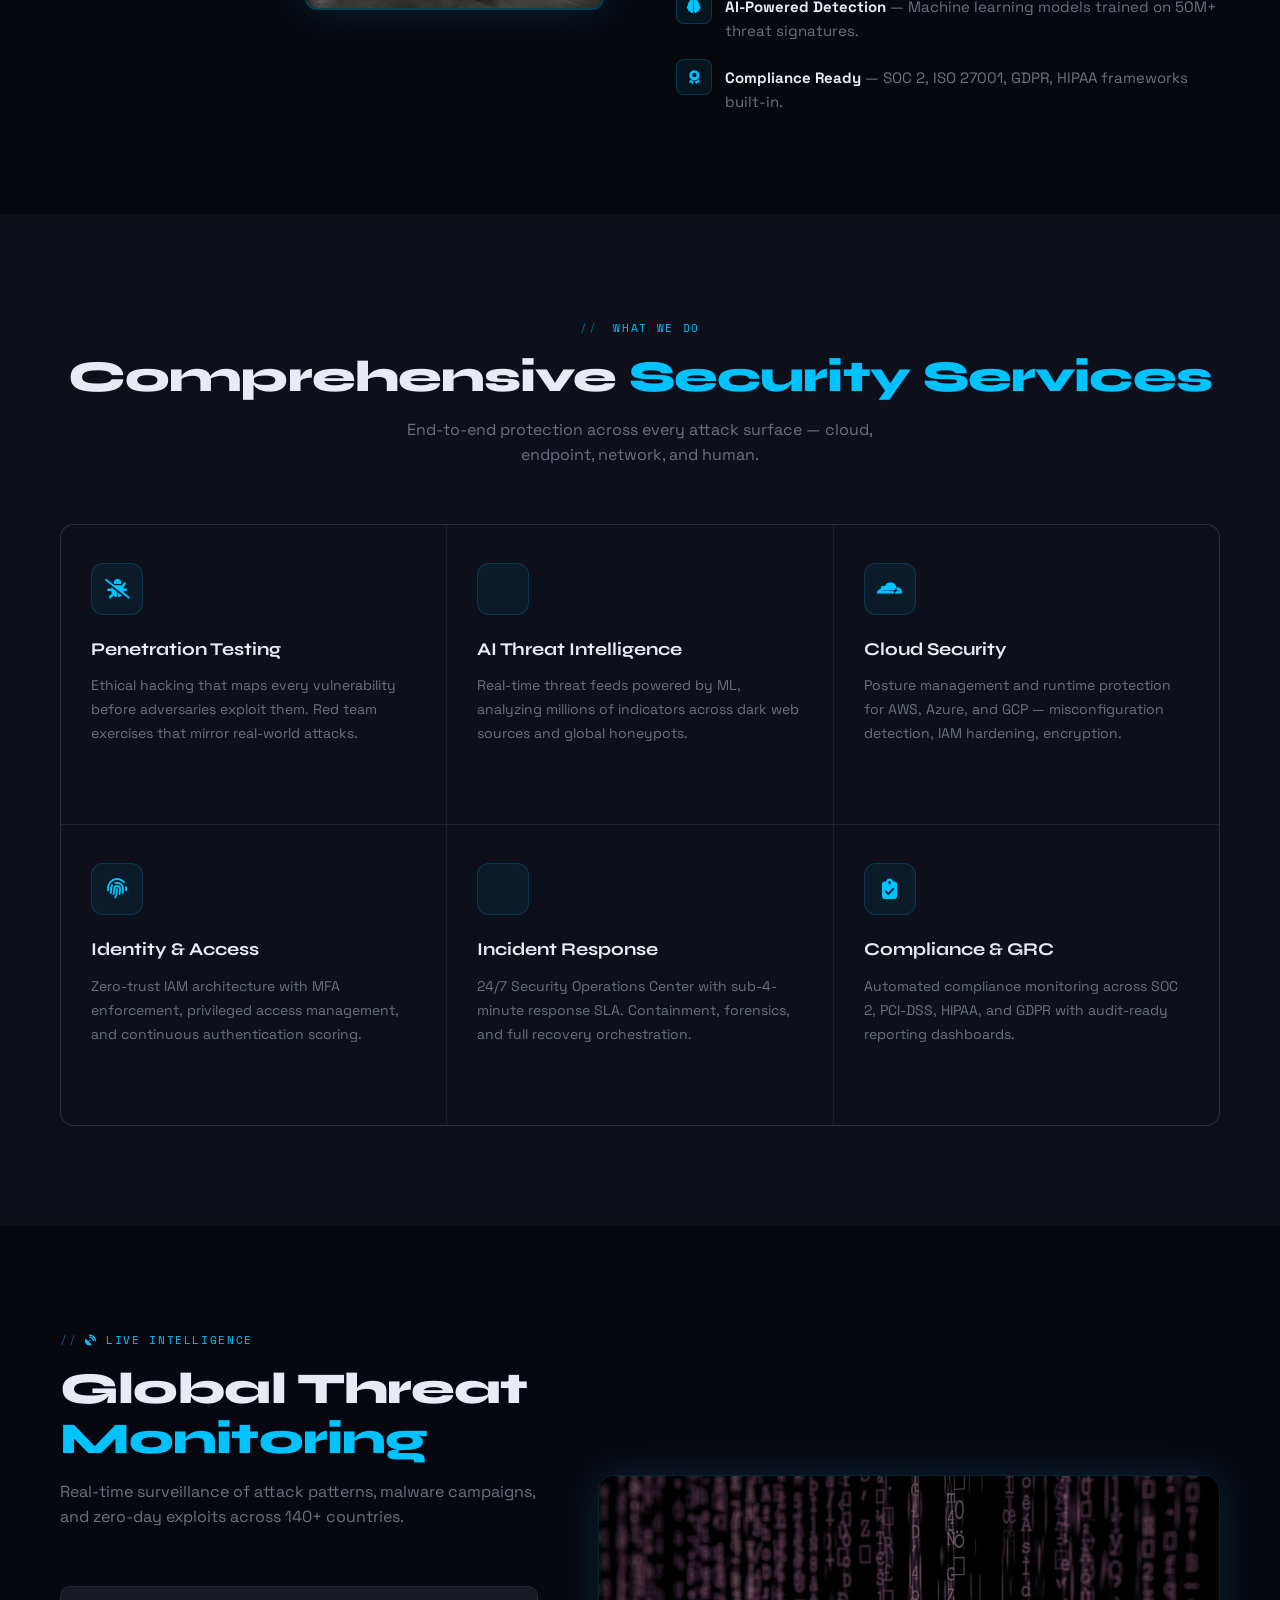
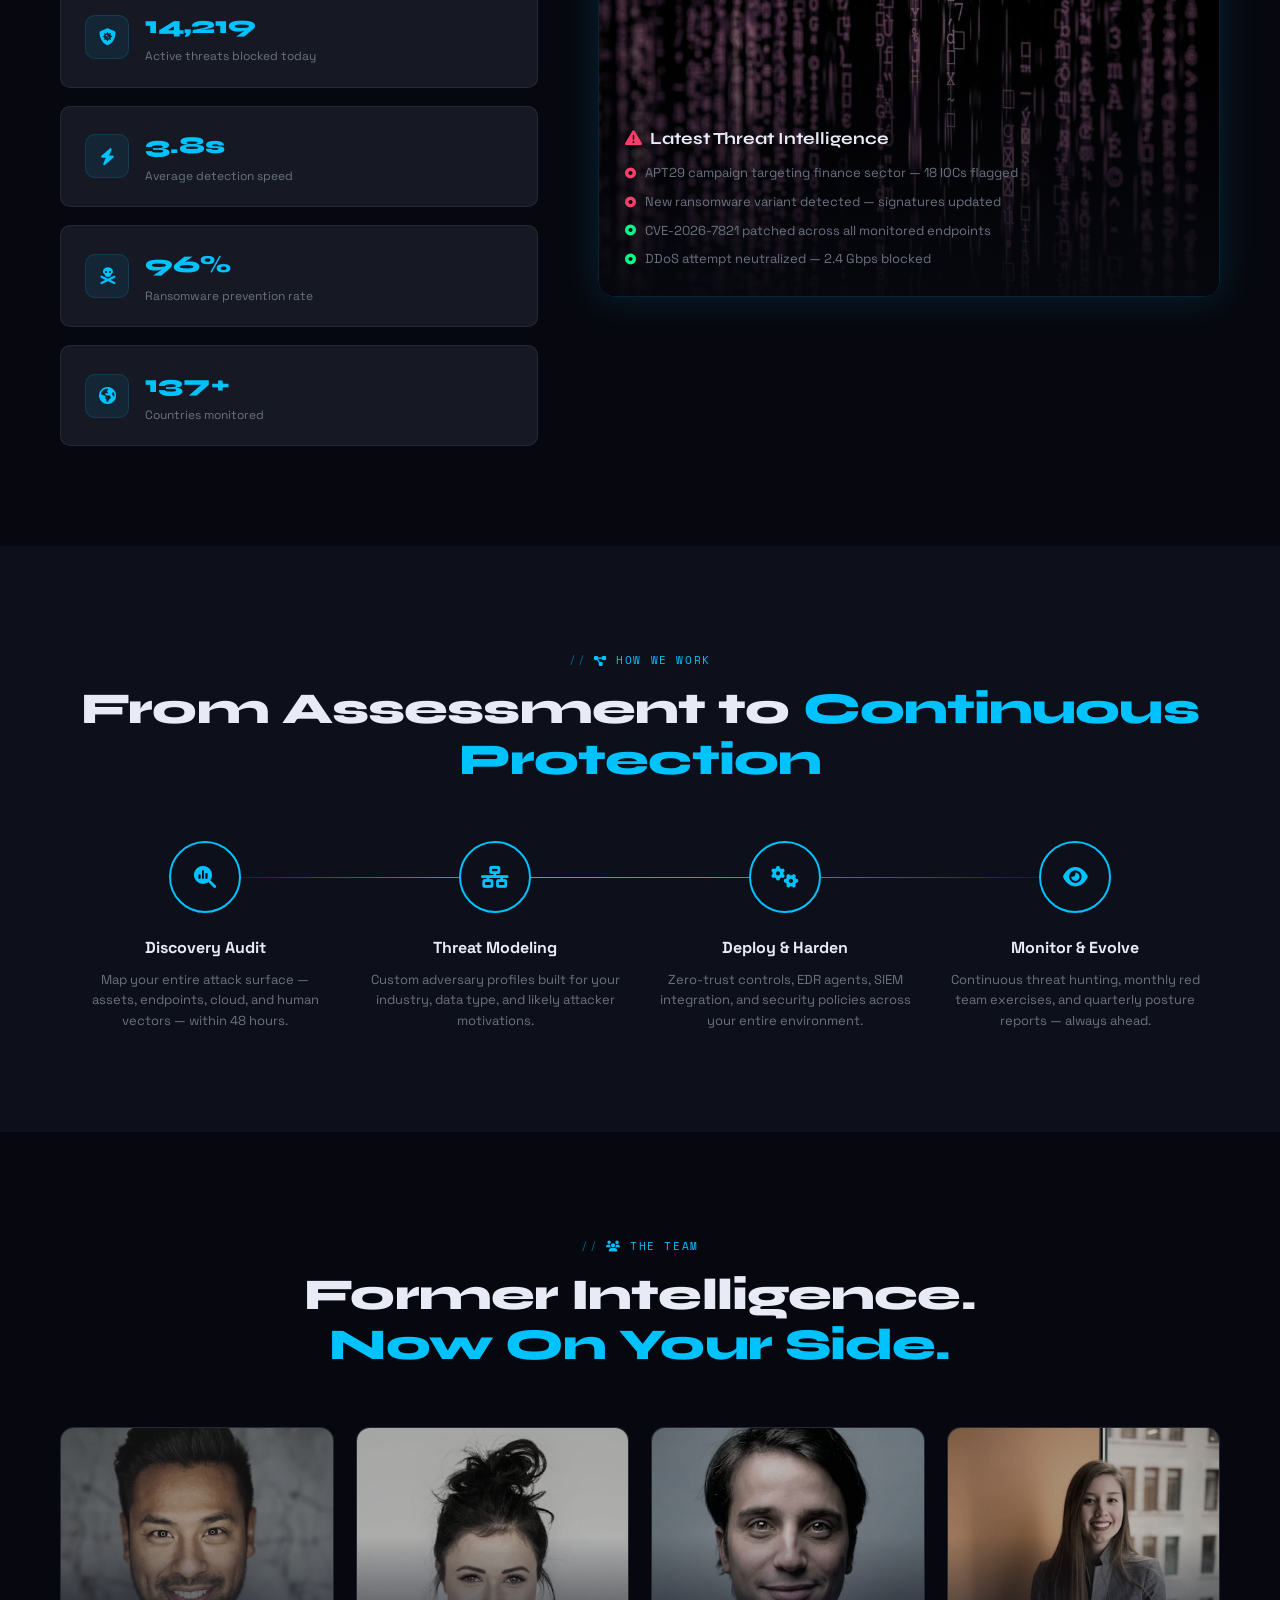
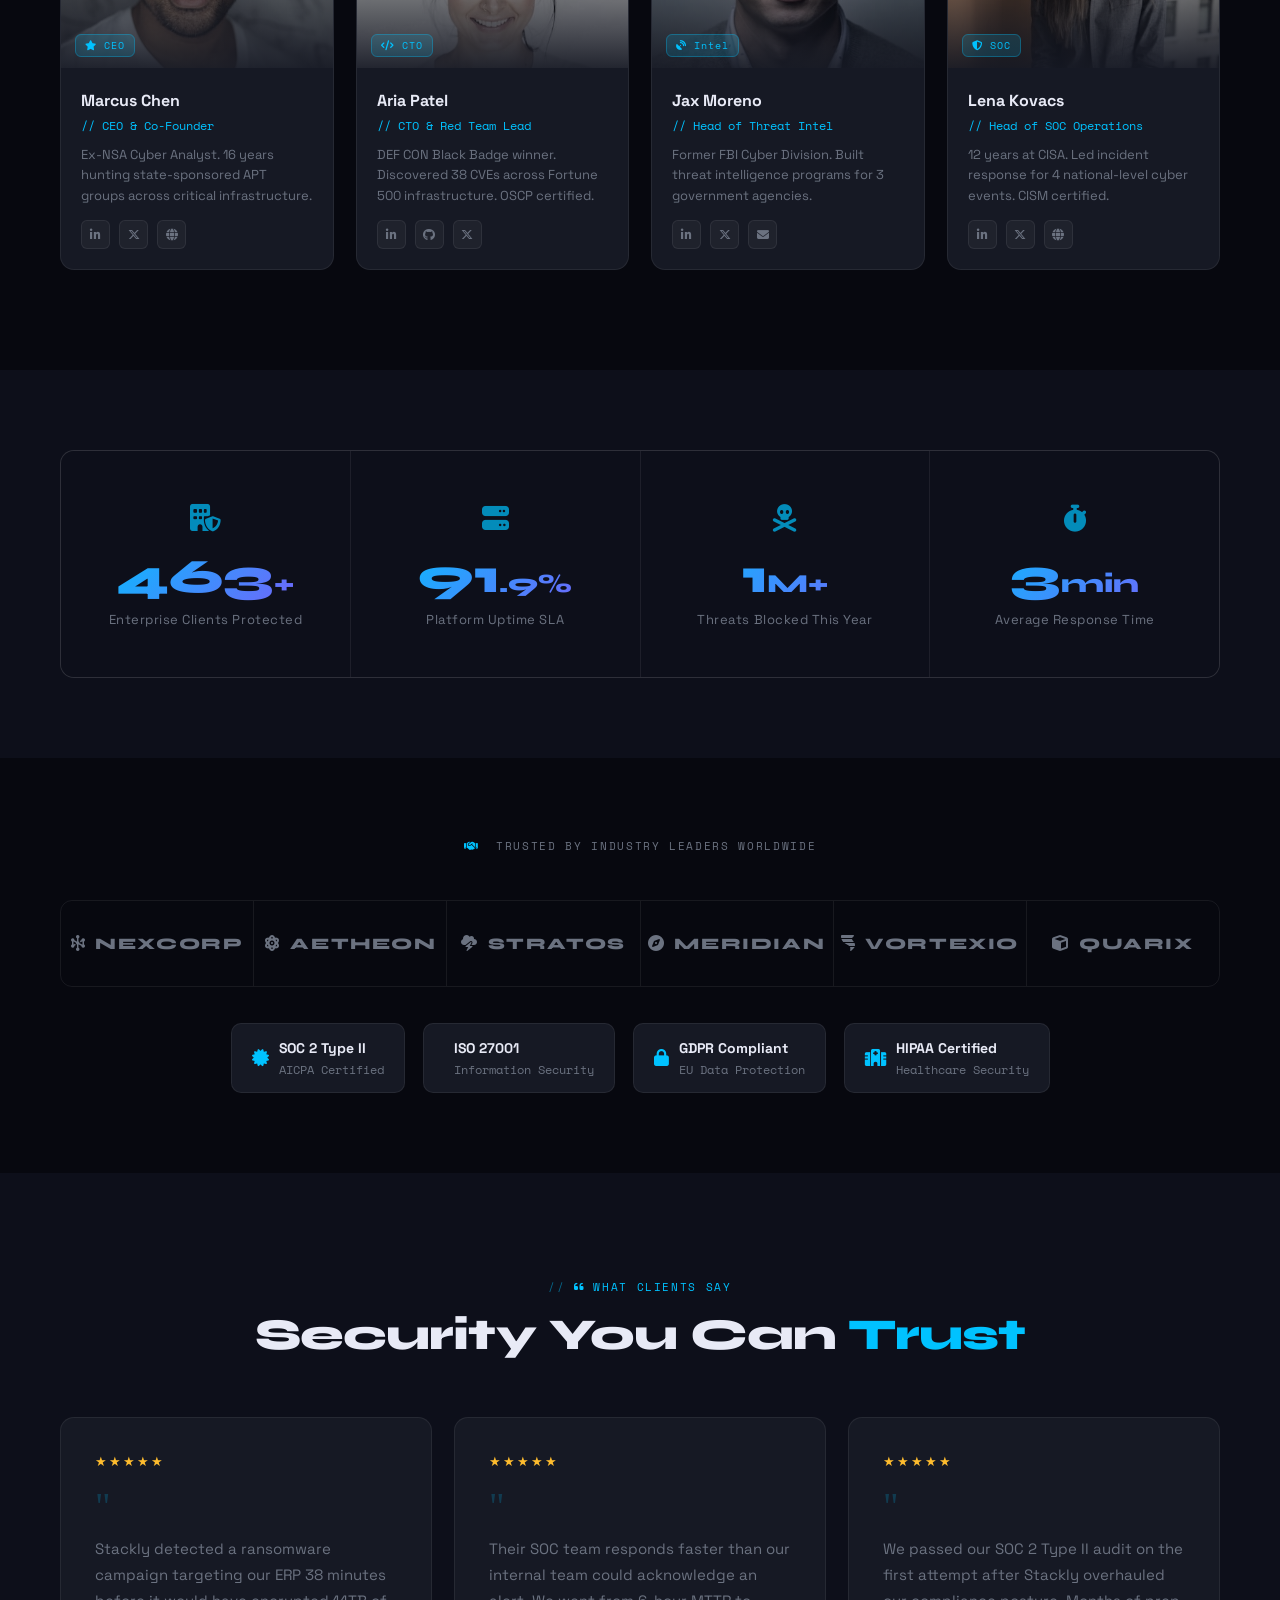
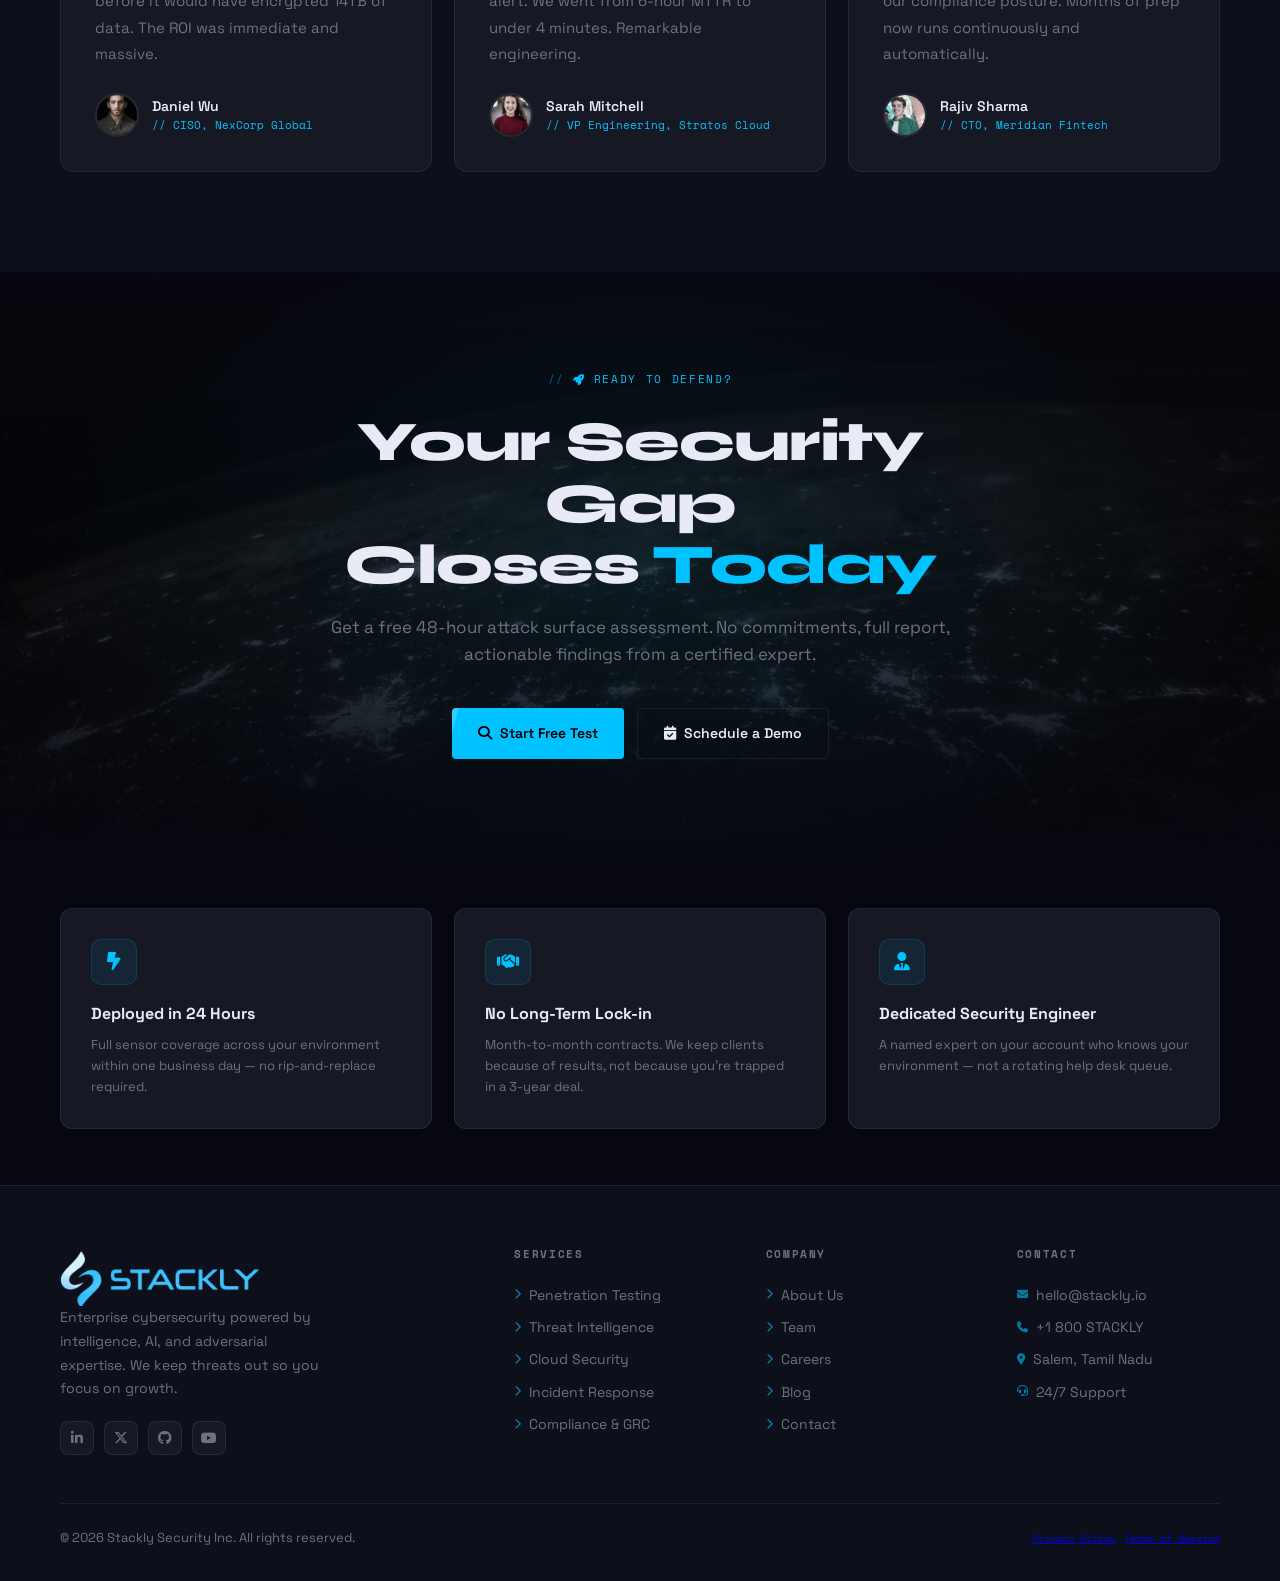
==== commit 91e0ffa5: "completed" ====
--- a/index.html
+++ b/index.html
@@ -6,46 +6,745 @@
 <title>Stackly — Cyber Defense Intelligence</title>
 <link rel="preconnect" href="https://fonts.googleapis.com">
 <link href="https://fonts.googleapis.com/css2?family=Space+Grotesk:wght@300;400;500;600;700&family=Space+Mono:wght@400;700&family=Syne:wght@700;800&display=swap" rel="stylesheet">
+<link rel="stylesheet" href="footer.css">
 <link rel="stylesheet" href="https://cdnjs.cloudflare.com/ajax/libs/font-awesome/6.5.1/css/all.min.css">
-<link rel="stylesheet" href="index.css">
-<link rel="stylesheet" href="footer.css">
+<style>
+/* ─── TOKENS ─── */
+:root {
+  --bg:#07080F;--bg2:#0D0F1A;--bg3:#111420;--surface:#161924;
+  --border:rgba(255,255,255,0.07);
+  --accent:#00C2FF;--accent2:#7B5CFA;--danger:#FF3D6B;--green:#00FF88;
+  --text:#E8EAF6;--muted:#6B7280;
+  --mono:'Space Mono',monospace;--sans:'Space Grotesk',sans-serif;--display:'Syne',sans-serif;
+  --glow:0 0 40px rgba(0,194,255,0.15);
+}
+
+/* ─── RESET ─── */
+*, *::before, *::after { box-sizing: border-box; margin: 0; padding: 0; }
+html { overflow-x: hidden; scroll-behavior: smooth; }
+body {
+  background: var(--bg);
+  color: var(--text);
+  font-family: var(--sans);
+  font-size: 16px;
+  line-height: 1.6;
+  overflow-x: hidden;
+  width: 100%;
+}
+img { max-width: 100%; display: block; }
+::-webkit-scrollbar { width: 4px; }
+::-webkit-scrollbar-track { background: var(--bg); }
+::-webkit-scrollbar-thumb { background: var(--accent); border-radius: 2px; }
+
+/* ─── CANVAS ─── */
+#matrix-canvas {
+  position: fixed; top:0; left:0;
+  width:100%; height:100%;
+  opacity:.03; pointer-events:none; z-index:0;
+}
+
+/* ─── LAYOUT ─── */
+.container {
+  width: min(1200px, 100%);
+  margin-inline: auto;
+  padding-inline: 20px;
+}
+
+/* ─── UTILITY ─── */
+.tag {
+  font-family: var(--mono);
+  font-size: 11px;
+  letter-spacing: .15em;
+  text-transform: uppercase;
+  color: var(--accent);
+  display: inline-flex;
+  align-items: center;
+  gap: 8px;
+}
+.tag::before { content:'//'; opacity:.5; }
+
+.btn {
+  display: inline-flex;
+  align-items: center;
+  justify-content: center;
+  gap: 8px;
+  padding: 13px 26px;
+  border-radius: 4px;
+  font-family: var(--sans);
+  font-weight: 600;
+  font-size: 14px;
+  cursor: pointer;
+  transition: all .3s;
+  text-decoration: none;
+  border: none;
+  white-space: nowrap;
+}
+.btn-primary { background:var(--accent); color:#000; position:relative; overflow:hidden; }
+.btn-primary::after {
+  content:''; position:absolute; inset:0;
+  background:rgba(255,255,255,.2);
+  transform:translateX(-100%) skewX(-15deg);
+  transition:transform .4s;
+}
+.btn-primary:hover::after { transform:translateX(110%) skewX(-15deg); }
+.btn-primary:hover { box-shadow:0 0 28px rgba(0,194,255,.4); }
+.btn-outline { background:transparent; color:var(--text); border:1px solid var(--border); }
+.btn-outline:hover { border-color:var(--accent); color:var(--accent); }
+
+/* ─── NAV ─── */
+nav {
+  position: fixed;
+  top: 0; left: 0; right: 0;
+  z-index: 1000;
+  padding: 18px 0;
+  transition: all .4s;
+}
+nav.scrolled {
+  background: rgba(7,8,15,.96);
+  backdrop-filter: blur(20px);
+  padding: 12px 0;
+  border-bottom: 1px solid var(--border);
+}
+.nav-inner {
+  display: flex;
+  align-items: center;
+  justify-content: space-between;
+  gap: 20px;
+}
+.logo {
+  width: 160px;
+  height: 52px;
+  flex-shrink: 0;
+}
+.logo img { width:100%; height:100%; object-fit:cover; }
+
+.nav-links {
+  display: flex;
+  align-items: center;
+  gap: 32px;
+  list-style: none;
+}
+.nav-links a {
+  font-size: 13px;
+  font-weight: 500;
+  color: var(--muted);
+  text-decoration: none;
+  letter-spacing: .04em;
+  transition: color .2s;
+  position: relative;
+}
+.nav-links a::after {
+  content:'';
+  position: absolute;
+  bottom: -4px; left: 0;
+  width: 0; height: 1px;
+  background: var(--accent);
+  transition: width .3s;
+}
+.nav-links a:hover { color:var(--text); }
+.nav-links a:hover::after { width:100%; }
+
+/* ─── HAMBURGER ─── */
+.hamburger {
+  display: none;
+  flex-direction: column;
+  gap: 5px;
+  cursor: pointer;
+  padding: 6px;
+  background: none;
+  border: none;
+  flex-shrink: 0;
+  z-index: 1001;
+}
+.hamburger span {
+  display: block;
+  width: 24px; height: 2px;
+  background: var(--text);
+  border-radius: 2px;
+  transition: all .3s;
+}
+.hamburger.open span:nth-child(1) { transform:translateY(7px) rotate(45deg); }
+.hamburger.open span:nth-child(2) { opacity:0; transform:scaleX(0); }
+.hamburger.open span:nth-child(3) { transform:translateY(-7px) rotate(-45deg); }
+
+/* ─── MOBILE MENU ─── */
+/*
+  KEY FIX: display:none by default. Only becomes display:flex
+  when .open is added by JS. No partial-open state.
+  pointer-events:none when closed prevents invisible blocking.
+*/
+.mobile-menu {
+  position: fixed;
+  inset: 0;                         /* full viewport */
+  background: rgba(7,8,15,.98);
+  backdrop-filter: blur(24px);
+  -webkit-backdrop-filter: blur(24px);
+  z-index: 999;
+  flex-direction: column;
+  align-items: center;
+  justify-content: center;
+  gap: 28px;
+  /* Hidden state */
+  display: flex;                    /* keep flex for layout when open */
+  opacity: 0;
+  pointer-events: none;             /* invisible & unclickable when closed */
+  transition: opacity .3s ease;
+}
+.mobile-menu.open {
+  opacity: 1;
+  pointer-events: all;              /* clickable when open */
+}
+.mobile-menu a {
+  font-family: var(--display);
+  font-size: clamp(22px, 6vw, 30px);
+  font-weight: 700;
+  color: var(--muted);
+  text-decoration: none;
+  transition: color .2s;
+  letter-spacing: .05em;
+}
+.mobile-menu a:hover { color:var(--accent); }
+.mobile-menu .btn {
+  margin-top: 8px;
+  font-size: 15px;
+  padding: 14px 32px;
+}
+
+/* ─── HERO ─── */
+#hero {
+  min-height: 100vh;
+  display: flex;
+  align-items: center;
+  position: relative;
+  padding: 140px 0 80px;
+  z-index: 1;
+  overflow: hidden;
+}
+.hero-bg-img { position:absolute; inset:0; z-index:0; }
+.hero-bg-img img {
+  width:100%; height:100%;
+  object-fit:cover;
+  opacity:.08;
+  filter:saturate(.3) hue-rotate(180deg);
+}
+.hero-bg-img::after {
+  content:''; position:absolute; 
+  background:
+    linear-gradient(90deg,rgba(7,8,15,.97) 40%,rgba(7,8,15,.5) 100%),
+    linear-gradient(0deg,rgba(7,8,15,.8) 0%,transparent 50%);
+}
+.hero-grid {
+  display: grid;
+  grid-template-columns: 1fr 1fr;
+  gap: 60px;
+  align-items: center;
+  position: relative;
+  z-index: 1;
+}
+.hero-tag { margin-bottom:22px; }
+.hero-heading {
+  font-family: var(--display);
+  font-size: clamp(36px,4.5vw,64px);
+  font-weight: 800;
+  line-height: 1.06;
+  letter-spacing: -.02em;
+  margin-bottom: 22px;
+}
+.hero-heading .line2 { color:var(--accent); }
+.hero-heading .line3 { -webkit-text-stroke:1px rgba(255,255,255,.25); color:transparent; }
+.hero-sub { font-size:17px; color:var(--muted); line-height:1.7; margin-bottom:38px; max-width:480px; }
+.hero-btns { display:flex; gap:14px; flex-wrap:wrap; }
+.hero-badges { display:flex; gap:18px; margin-top:36px; flex-wrap:wrap; }
+.badge { display:flex; align-items:center; gap:7px; font-size:12px; color:var(--muted); font-family:var(--mono); }
+.badge i { color:var(--accent); font-size:12px; }
+
+/* Hero image */
+.hero-img-wrap { position:relative; }
+.hero-main-img {
+  border-radius: 16px; overflow:hidden; position:relative;
+  border:1px solid rgba(0,194,255,.2);
+  box-shadow:0 30px 80px rgba(0,0,0,.6),var(--glow);
+}
+.hero-main-img img {
+  width:100%; height:420px;
+  object-fit:cover;
+  display:block;
+  filter:saturate(.7) brightness(.85);
+}
+.hero-main-img::after {
+  content:''; position:absolute; inset:0;
+  background:linear-gradient(180deg,transparent 50%,rgba(7,8,15,.8) 100%);
+}
+.hero-img-overlay {
+  position:absolute; bottom:0; left:0; right:0; padding:22px; z-index:2;
+}
+.img-stat-row { display:flex; gap:12px; }
+.img-stat {
+  background:rgba(13,15,26,.9); backdrop-filter:blur(12px);
+  border:1px solid var(--border); border-radius:8px;
+  padding:11px 14px; flex:1;
+}
+.img-stat-num { font-family:var(--display); font-size:20px; font-weight:800; color:var(--accent); }
+.img-stat-label { font-size:11px; color:var(--muted); margin-top:2px; }
+.hero-float-card {
+  position:absolute; top:-18px; right:-18px;
+  background:rgba(13,15,26,.92); backdrop-filter:blur(16px);
+  border:1px solid rgba(0,194,255,.25); border-radius:12px;
+  padding:14px 18px; min-width:170px; box-shadow:var(--glow);
+}
+.hfc-label { font-family:var(--mono); font-size:10px; color:var(--muted); text-transform:uppercase; letter-spacing:.1em; margin-bottom:7px; }
+.hfc-status { display:flex; align-items:center; gap:8px; font-size:13px; font-weight:600; color:var(--green); }
+.hfc-dot { width:8px; height:8px; border-radius:50%; background:var(--green); animation:blink 1.5s ease-in-out infinite; }
+.hero-float-card2 {
+  position:absolute; bottom:-18px; left:-18px;
+  background:rgba(13,15,26,.92); backdrop-filter:blur(16px);
+  border:1px solid rgba(255,61,107,.25); border-radius:12px;
+  padding:14px 18px; box-shadow:0 0 28px rgba(255,61,107,.1);
+}
+.hfc2-num { font-family:var(--display); font-size:26px; font-weight:800; color:var(--danger); }
+.hfc2-label { font-size:11px; color:var(--muted); margin-top:2px; }
+@keyframes blink { 0%,100%{opacity:1;} 50%{opacity:.2;} }
+
+/* ─── TICKER ─── */
+.ticker-wrap {
+  background:var(--bg2); border-top:1px solid var(--border); border-bottom:1px solid var(--border);
+  padding:13px 0; overflow:hidden; position:relative; z-index:1; width:100%;
+}
+.ticker-track {
+  display:flex; width:max-content;
+  animation:tickerMove 35s linear infinite;
+}
+.ticker-track:hover { animation-play-state:paused; }
+@keyframes tickerMove { from{transform:translateX(0);} to{transform:translateX(-50%);} }
+.ticker-item {
+  display:flex; align-items:center; gap:10px;
+  padding:0 34px; font-family:var(--mono); font-size:11px;
+  color:var(--muted); white-space:nowrap; border-right:1px solid var(--border);
+}
+.ticker-item i { font-size:10px; }
+.t-red{color:var(--danger);} .t-green{color:var(--green);} .t-blue{color:var(--accent);}
+
+/* ─── SECTION COMMON ─── */
+section { position:relative; z-index:1; }
+.section-header { margin-bottom:56px; }
+.section-header .tag { margin-bottom:14px; }
+.section-title {
+  font-family:var(--display); font-size:clamp(26px,3.5vw,44px);
+  font-weight:800; line-height:1.15; letter-spacing:-.02em;
+}
+.section-title span { color:var(--accent); }
+.section-sub { font-size:16px; color:var(--muted); margin-top:14px; max-width:520px; }
+
+/* ─── ABOUT ─── */
+#about { padding:100px 0; }
+.about-grid { display:grid; grid-template-columns:1fr 1fr; gap:72px; align-items:center; }
+.about-img-stack { position:relative; height:460px; }
+.about-img-main {
+  border-radius:14px; overflow:hidden; position:absolute;
+  top:0; left:0; right:60px; bottom:60px;
+  border:1px solid var(--border); box-shadow:0 24px 60px rgba(0,0,0,.5);
+}
+.about-img-main img { width:100%; height:100%; object-fit:cover; filter:saturate(.6) brightness(.75); }
+.about-img-secondary {
+  border-radius:12px; overflow:hidden; position:absolute;
+  bottom:0; right:0; width:55%; height:55%;
+  border:2px solid rgba(0,194,255,.3); box-shadow:var(--glow);
+}
+.about-img-secondary img { width:100%; height:100%; object-fit:cover; filter:saturate(.5) brightness(.7); }
+.about-img-badge {
+  position:absolute; top:18px; right:68px;
+  background:rgba(7,8,15,.9); backdrop-filter:blur(12px);
+  border:1px solid rgba(0,194,255,.3); border-radius:10px; padding:13px 17px; z-index:2;
+}
+.aib-num { font-family:var(--display); font-size:24px; font-weight:800; color:var(--accent); }
+.aib-label { font-size:11px; color:var(--muted); margin-top:2px; }
+.about-checks { display:flex; flex-direction:column; gap:16px; margin-top:26px; }
+.check-item { display:flex; gap:13px; align-items:flex-start; }
+.check-icon {
+  width:36px; height:36px; border-radius:8px;
+  background:rgba(0,194,255,.08); border:1px solid rgba(0,194,255,.2);
+  display:flex; align-items:center; justify-content:center;
+  color:var(--accent); font-size:14px; flex-shrink:0;
+}
+.check-text { font-size:15px; color:var(--muted); padding-top:7px; }
+.check-text strong { color:var(--text); }
+
+/* ─── SERVICES ─── */
+#services { padding:100px 0; background:var(--bg2); }
+.services-grid {
+  display:grid; grid-template-columns:repeat(3,1fr);
+  gap:1px; background:var(--border);
+  border:1px solid var(--border); border-radius:14px; overflow:hidden;
+}
+.service-card {
+  background:var(--bg2); padding:38px 30px;
+  transition:all .35s; position:relative; overflow:hidden; cursor:default;
+}
+.service-card::before {
+  content:''; position:absolute; top:0; left:0; right:0; height:2px;
+  background:linear-gradient(90deg,var(--accent),var(--accent2));
+  transform:scaleX(0); transition:transform .4s;
+}
+.service-card:hover::before { transform:scaleX(1); }
+.service-card:hover { background:var(--surface); }
+.service-icon {
+  width:52px; height:52px; border-radius:12px;
+  background:rgba(0,194,255,.07); border:1px solid rgba(0,194,255,.18);
+  display:flex; align-items:center; justify-content:center;
+  color:var(--accent); font-size:20px; margin-bottom:20px; transition:all .3s;
+}
+.service-card:hover .service-icon { background:rgba(0,194,255,.14); box-shadow:0 0 20px rgba(0,194,255,.2); }
+.service-name { font-family:var(--display); font-size:18px; font-weight:700; margin-bottom:11px; }
+.service-desc { font-size:14px; color:var(--muted); line-height:1.7; }
+.service-link {
+  display:inline-flex; align-items:center; gap:6px; margin-top:18px;
+  font-size:13px; color:var(--accent); font-weight:600; text-decoration:none;
+  opacity:0; transform:translateY(4px); transition:all .3s;
+}
+.service-card:hover .service-link { opacity:1; transform:translateY(0); }
+
+/* ─── THREAT ─── */
+#threat { padding:100px 0; }
+.threat-grid { display:grid; grid-template-columns:1fr 1.3fr; gap:60px; align-items:center; }
+.threat-stats { display:flex; flex-direction:column; gap:18px; }
+.threat-stat {
+  background:var(--surface); border:1px solid var(--border); border-radius:10px;
+  padding:20px 24px; display:flex; align-items:center; gap:16px; transition:all .3s;
+}
+.threat-stat:hover { border-color:var(--accent); box-shadow:var(--glow); }
+.ts-icon {
+  width:44px; height:44px; border-radius:10px;
+  background:rgba(0,194,255,.08); border:1px solid rgba(0,194,255,.15);
+  display:flex; align-items:center; justify-content:center;
+  color:var(--accent); font-size:17px; flex-shrink:0;
+}
+.ts-num { font-family:var(--display); font-size:24px; font-weight:800; color:var(--accent); }
+.ts-label { font-size:12px; color:var(--muted); margin-top:2px; }
+.threat-img-panel {
+  position:relative; border-radius:16px; overflow:hidden;
+  border:1px solid rgba(0,194,255,.15); box-shadow:var(--glow);
+}
+.threat-img-panel img {
+  width:100%; height:420px; object-fit:cover;
+  filter:saturate(.4) brightness(.6) hue-rotate(180deg); display:block;
+}
+.threat-img-panel::after {
+  content:''; position:absolute; inset:0;
+  background:linear-gradient(180deg,transparent 40%,rgba(7,8,15,.95) 100%);
+}
+.threat-overlay { position:absolute; bottom:0; left:0; right:0; padding:26px; z-index:2; }
+.threat-ol-title { font-family:var(--display); font-size:17px; font-weight:700; margin-bottom:11px; }
+.threat-ol-list { display:flex; flex-direction:column; gap:8px; }
+.tol-item { display:flex; align-items:center; gap:9px; font-size:13px; color:var(--muted); }
+.tol-item i { color:var(--danger); font-size:11px; }
+.tol-item.safe i { color:var(--green); }
+
+/* ─── PROCESS ─── */
+#process { padding:100px 0; background:var(--bg2); }
+.process-steps {
+  display:grid; grid-template-columns:repeat(4,1fr);
+  gap:0; position:relative;
+}
+.process-steps::before {
+  content:''; position:absolute; top:36px; left:12.5%; right:12.5%; height:1px;
+  background:linear-gradient(90deg,transparent,var(--accent),var(--accent2),transparent); z-index:0;
+}
+.process-step { text-align:center; padding:0 18px; position:relative; z-index:1; }
+.step-num {
+  width:72px; height:72px; border-radius:50%;
+  background:var(--bg2); border:2px solid var(--accent);
+  display:flex; align-items:center; justify-content:center;
+  font-size:22px; color:var(--accent);
+  margin:0 auto 22px; transition:all .4s;
+}
+.process-step:hover .step-num { background:var(--accent); color:#000; box-shadow:0 0 28px rgba(0,194,255,.4); }
+.step-title { font-weight:700; font-size:16px; margin-bottom:9px; }
+.step-desc { font-size:13px; color:var(--muted); line-height:1.6; }
+
+/* ─── TEAM ─── */
+#team { padding:100px 0; }
+.team-grid { display:grid; grid-template-columns:repeat(4,1fr); gap:22px; }
+.team-card {
+  background:var(--surface); border:1px solid var(--border);
+  border-radius:14px; overflow:hidden; transition:all .35s;
+}
+.team-card:hover {
+  border-color:rgba(0,194,255,.3);
+  transform:translateY(-5px);
+  box-shadow:0 22px 48px rgba(0,0,0,.4),var(--glow);
+}
+.team-avatar { position:relative; height:240px; overflow:hidden; }
+.team-avatar img {
+  width:100%; height:100%; object-fit:cover; object-position:center 20%;
+  filter:saturate(.5) brightness(.75); transition:all .4s;
+}
+.team-card:hover .team-avatar img { filter:saturate(.8) brightness(.9); transform:scale(1.04); }
+.team-avatar::after {
+  content:''; position:absolute; inset:0;
+  background:linear-gradient(180deg,transparent 45%,rgba(22,25,36,.92) 100%);
+}
+.team-role-badge { position:absolute; bottom:11px; left:14px; right:14px; z-index:2; }
+.trb {
+  background:rgba(0,194,255,.15); border:1px solid rgba(0,194,255,.3);
+  border-radius:6px; padding:3px 9px;
+  font-family:var(--mono); font-size:10px; color:var(--accent); letter-spacing:.1em;
+}
+.team-info { padding:20px; }
+.team-name { font-weight:700; font-size:16px; margin-bottom:3px; }
+.team-role { font-size:12px; color:var(--accent); font-family:var(--mono); margin-bottom:9px; }
+.team-bio { font-size:13px; color:var(--muted); line-height:1.6; }
+.team-socials { display:flex; gap:9px; margin-top:13px; }
+.team-socials a {
+  width:29px; height:29px; border-radius:6px;
+  background:rgba(255,255,255,.04); border:1px solid var(--border);
+  display:flex; align-items:center; justify-content:center;
+  color:var(--muted); font-size:12px; text-decoration:none; transition:all .2s;
+}
+.team-socials a:hover { color:var(--accent); border-color:var(--accent); }
+
+/* ─── TRUST ─── */
+#trust { padding:80px 0; background:var(--bg2); }
+.trust-grid {
+  display:grid; grid-template-columns:repeat(4,1fr);
+  gap:1px; background:var(--border);
+  border:1px solid var(--border); border-radius:14px; overflow:hidden;
+}
+.trust-item { background:var(--bg2); padding:46px 26px; text-align:center; transition:background .3s; }
+.trust-item:hover { background:var(--surface); }
+.trust-icon { font-size:27px; color:var(--accent); margin-bottom:13px; opacity:.7; }
+.trust-num {
+  font-family:var(--display); font-size:48px; font-weight:800; line-height:1;
+  background:linear-gradient(135deg,var(--accent),var(--accent2));
+  -webkit-background-clip:text; -webkit-text-fill-color:transparent; background-clip:text;
+}
+.trust-plus { font-size:26px; }
+.trust-label { font-size:13px; color:var(--muted); margin-top:9px; letter-spacing:.04em; }
+
+/* ─── CLIENTS ─── */
+#clients { padding:80px 0; }
+.clients-heading {
+  text-align:center; margin-bottom:44px;
+  font-family:var(--mono); font-size:11px;
+  letter-spacing:.15em; color:var(--muted); text-transform:uppercase;
+}
+.clients-logos {
+  display:flex; align-items:center; justify-content:center; flex-wrap:wrap;
+  border:1px solid var(--border); border-radius:12px; overflow:hidden;
+}
+.client-logo {
+  padding:30px 36px; border-right:1px solid var(--border);
+  font-family:var(--display); font-size:16px; font-weight:800;
+  color:var(--muted); letter-spacing:.1em; transition:all .3s;
+  flex:1; text-align:center; min-width:130px;
+  display:flex; align-items:center; justify-content:center; gap:9px;
+}
+.client-logo:last-child { border-right:none; }
+.client-logo:hover { color:var(--text); background:var(--surface); }
+.cert-row { display:flex; gap:18px; justify-content:center; margin-top:36px; flex-wrap:wrap; }
+.cert-badge {
+  display:flex; align-items:center; gap:10px;
+  background:var(--surface); border:1px solid var(--border);
+  border-radius:10px; padding:13px 20px;
+}
+.cert-badge i { color:var(--accent); font-size:17px; }
+.cert-label { font-size:12px; font-family:var(--mono); color:var(--muted); }
+.cert-name { font-size:14px; font-weight:700; }
+
+/* ─── TESTIMONIALS ─── */
+#testimonials { padding:100px 0; background:var(--bg2); }
+.testi-grid { display:grid; grid-template-columns:repeat(3,1fr); gap:22px; }
+.testi-card {
+  background:var(--surface); border:1px solid var(--border);
+  border-radius:14px; padding:34px; transition:all .35s; position:relative;
+}
+.testi-card:hover { border-color:rgba(0,194,255,.25); transform:translateY(-4px); box-shadow:var(--glow); }
+.stars { color:#FEBC2E; font-size:13px; margin-bottom:14px; letter-spacing:2px; }
+.testi-quote { font-size:38px; color:var(--accent); opacity:.2; line-height:1; font-family:serif; margin-bottom:11px; }
+.testi-text { font-size:15px; color:var(--muted); line-height:1.75; margin-bottom:26px; }
+.testi-author { display:flex; align-items:center; gap:13px; }
+.testi-avatar { width:44px; height:44px; border-radius:50%; overflow:hidden; border:2px solid var(--border); flex-shrink:0; }
+.testi-avatar img { width:100%; height:100%; object-fit:cover; filter:saturate(.5); }
+.testi-name { font-weight:600; font-size:14px; }
+.testi-company { font-size:11px; color:var(--accent); font-family:var(--mono); }
+
+/* ─── CTA ─── */
+#cta { padding:0; position:relative; overflow:hidden; }
+.cta-img { position:relative; height:580px; }
+.cta-img img {
+  width:100%; height:100%; object-fit:cover;
+  filter:saturate(.3) brightness(.4) hue-rotate(180deg);
+}
+.cta-img::after {
+  content:''; position:absolute; inset:0;
+  background:radial-gradient(ellipse 70% 80% at 50% 50%,rgba(0,194,255,.08) 0%,transparent 70%),
+    linear-gradient(0deg,rgba(7,8,15,1) 0%,rgba(7,8,15,.5) 40%,rgba(7,8,15,.5) 60%,rgba(7,8,15,1) 100%);
+}
+.cta-content {
+  position:absolute; inset:0;
+  display:flex; align-items:center; justify-content:center; z-index:2;
+}
+.cta-inner { text-align:center; max-width:680px; padding:0 20px; }
+.cta-inner .tag { justify-content:center; margin-bottom:22px; }
+.cta-title {
+  font-family:var(--display); font-size:clamp(30px,5vw,56px);
+  font-weight:800; line-height:1.1; letter-spacing:-.02em; margin-bottom:18px;
+}
+.cta-title span { color:var(--accent); }
+.cta-sub { font-size:17px; color:var(--muted); margin-bottom:40px; line-height:1.6; }
+.cta-btns { display:flex; gap:13px; justify-content:center; flex-wrap:wrap; }
+.cta-features { padding:56px 0; background:var(--bg); }
+.cta-grid { display:grid; grid-template-columns:repeat(3,1fr); gap:22px; }
+.cta-feature {
+  background:var(--surface); border:1px solid var(--border);
+  border-radius:12px; padding:30px; transition:all .3s;
+}
+.cta-feature:hover { border-color:rgba(0,194,255,.2); box-shadow:var(--glow); }
+.cf-icon {
+  width:46px; height:46px; border-radius:10px;
+  background:rgba(0,194,255,.08); border:1px solid rgba(0,194,255,.15);
+  display:flex; align-items:center; justify-content:center;
+  color:var(--accent); font-size:18px; margin-bottom:16px;
+}
+.cf-title { font-weight:700; font-size:16px; margin-bottom:7px; }
+.cf-desc { font-size:13px; color:var(--muted); line-height:1.65; }
+
+/* ─── SCROLL ANIMATIONS ─── */
+.reveal { opacity:0; transform:translateY(28px); transition:opacity .7s ease,transform .7s ease; }
+.reveal.visible { opacity:1; transform:translateY(0); }
+.reveal-left { opacity:0; transform:translateX(-38px); transition:opacity .7s ease,transform .7s ease; }
+.reveal-left.visible { opacity:1; transform:translateX(0); }
+.reveal-right { opacity:0; transform:translateX(38px); transition:opacity .7s ease,transform .7s ease; }
+.reveal-right.visible { opacity:1; transform:translateX(0); }
+.delay-1{transition-delay:.1s;} .delay-2{transition-delay:.2s;}
+.delay-3{transition-delay:.3s;} .delay-4{transition-delay:.4s;}
+
+/* ════════════════════════════════
+   RESPONSIVE
+════════════════════════════════ */
+
+/* ── Tablet 1024 ── */
+@media (max-width:1024px) {
+  .hero-grid,
+  .about-grid { grid-template-columns:1fr; text-align:center; }
+  .hero-sub { max-width:100%; margin:0 auto 38px; }
+  .hero-btns, .hero-badges { justify-content:center; }
+  .hero-float-card { top:-10px; right:-10px; }
+  .hero-float-card2 { bottom:-10px; left:-10px; }
+  .hero-main-img img { height:320px; }
+
+  .about-img-stack { height:360px; }
+  .section-sub { max-width:100%; }
+
+  .services-grid { grid-template-columns:repeat(2,1fr); }
+  .threat-grid { grid-template-columns:1fr; }
+  .process-steps { grid-template-columns:repeat(2,1fr); gap:36px; }
+  .process-steps::before { display:none; }
+  .team-grid { grid-template-columns:repeat(2,1fr); }
+  .trust-grid { grid-template-columns:repeat(2,1fr); }
+  .testi-grid { grid-template-columns:repeat(2,1fr); }
+  .cta-grid { grid-template-columns:1fr 1fr; }
+  .footer-grid { grid-template-columns:1fr 1fr; }
+}
+
+/* ── Mobile 768 ── */
+@media (max-width:768px) {
+  /* Nav */
+  .nav-links, .nav-cta { display:none; }
+  .hamburger { display:flex; }
+
+  /* Layout */
+  .container { padding-inline:16px; }
+  #hero { padding:110px 0 60px; min-height:auto; }
+
+  .hero-heading { font-size:clamp(28px,8vw,40px); text-align:center; }
+  .hero-sub { font-size:15px; }
+  .hero-main-img img { height:260px; }
+  .hero-img-overlay { display:none; }
+  .hero-float-card, .hero-float-card2 { display:none; }
+
+  .about-img-stack { height:300px; }
+  .about-img-main { right:20px; bottom:20px; }
+  .about-img-secondary { width:45%; height:45%; }
+  .about-img-badge { top:12px; right:18px; }
+
+  .services-grid { grid-template-columns:1fr; }
+  .process-steps { grid-template-columns:1fr; gap:28px; }
+  .team-grid { grid-template-columns:1fr; }
+  .trust-grid { grid-template-columns:repeat(2,1fr); }
+  .testi-grid { grid-template-columns:1fr; }
+  .cta-grid { grid-template-columns:1fr; }
+
+  .clients-logos { flex-direction:column; }
+  .client-logo { border-right:none; border-bottom:1px solid var(--border); min-width:100%; }
+  .client-logo:last-child { border-bottom:none; }
+  .cert-row { flex-direction:column; align-items:stretch; }
+
+  .cta-img { height:460px; }
+  .cta-btns { flex-wrap:wrap; }
+
+  .section-header { text-align:center; }
+  .section-header .section-sub { margin-inline:auto; }
+
+  .footer-grid { grid-template-columns:1fr; }
+  .footer-bottom { flex-direction:column; text-align:center; }
+}
+
+/* ── Small Mobile 480 ── */
+@media (max-width:480px) {
+  .logo { width:120px; height:42px; }
+  .hero-heading { font-size:clamp(24px,7.5vw,34px); }
+  .section-title { font-size:clamp(22px,6vw,30px); }
+  .hero-btns, .cta-btns { flex-direction:column; align-items:stretch; }
+  .hero-btns .btn, .cta-btns .btn { width:100%; }
+  .hero-main-img img { height:220px; }
+  .threat-img-panel img { height:280px; }
+  .cta-img { height:420px; }
+  .trust-num { font-size:36px; }
+  .about-img-stack { height:260px; }
+}
+
+@media (prefers-reduced-motion:reduce) {
+  *, *::before, *::after { animation:none !important; transition:none !important; }
+}
+</style>
 </head>
 <body>
 
 <canvas id="matrix-canvas"></canvas>
 
-<!-- ═══ NAV ═══ -->
+<!-- NAV -->
 <nav id="navbar">
   <div class="container">
     <div class="nav-inner">
       <a href="./index.html" class="logo">
-         <img src="./src/Untitled design-compressed.webp" alt="">
-        </a>
+        <img src="./src/Untitled design-compressed.webp" alt="Stackly">
+      </a>
       <ul class="nav-links">
-        <a href="./index.html">Home</a>
-        <a href="./about.html">About</a>
-        <a href="./service.html">Services</a>
-        <a href="./blog.html">Blog</a>
-       <a href="./contact.html">Contact</a>
-       
+        <li><a href="./index.html" class="active" style="color: white; font-size: 16px;">Home</a></li>
+        <li><a href="./about.html">About</a></li>
+        <li><a href="./service.html">Services</a></li>
+        <li><a href="./blog.html">Blog</a></li>
+        <li><a href="./contact.html">Contact</a></li>
       </ul>
-      <a href="./login.html" class="btn btn-primary nav-cta"><i class="fa-solid fa-lock"></i>Login</a>
-      <button class="hamburger" id="hamburger"><span></span><span></span><span></span></button>
+      <a href="./login.html" class="btn btn-primary nav-cta"><i class="fa-solid fa-lock"></i> Login</a>
+      <button class="hamburger" id="hamburger" aria-label="Open menu" aria-expanded="false">
+        <span></span><span></span><span></span>
+      </button>
     </div>
   </div>
 </nav>
 
-<!-- Mobile Menu -->
-<div class="mobile-menu" id="mobileMenu">
-  <a href="./index.html">Home</a>
-       <a href="./about.html">About</a>
-      <a href="./service.html">Services</a>
-        <a href="./blog.html">Blog</a>
-        <a href="./contact.html">Contact</a>
-  <a href="./login.html" class="btn btn-primary"><i class="fa-solid fa-lock"></i>Login</a>
+<!-- MOBILE MENU -->
+<div class="mobile-menu" id="mobileMenu" role="dialog" aria-label="Navigation menu">
+  <a href="./index.html" class="menu-link" class="active">Home</a>
+  <a href="./about.html" class="menu-link">About</a>
+  <a href="./service.html" class="menu-link">Services</a>
+  <a href="./blog.html" class="menu-link">Blog</a>
+  <a href="./contact.html" class="menu-link">Contact</a>
+  <a href="./login.html" class="btn btn-primary"><i class="fa-solid fa-lock"></i> Login</a>
 </div>
 
-<!-- ═══ 1: HERO ═══ -->
+<!-- 1: HERO -->
 <section id="hero">
   <div class="hero-bg-img">
     <img src="./src/cyber home image/image2-compressed.webp" alt="Server infrastructure background">
@@ -60,7 +759,7 @@
           <span class="line3">24/7 Vigilance</span>
         </h1>
         <p class="hero-sub reveal delay-2">
-          Stackly delivers enterprise-grade cybersecurity through AI-powered threat detection, 
+          Stackly delivers enterprise-grade cybersecurity through AI-powered threat detection,
           real-time monitoring, and rapid incident response — before breaches happen.
         </p>
         <div class="hero-btns reveal delay-3">
@@ -79,18 +778,9 @@
           <img src="./src/cyber home image/image3-compressed.webp" alt="Cybersecurity operations center">
           <div class="hero-img-overlay">
             <div class="img-stat-row">
-              <div class="img-stat">
-                <div class="img-stat-num">99.9%</div>
-                <div class="img-stat-label">Threat Detection</div>
-              </div>
-              <div class="img-stat">
-                <div class="img-stat-num">4 min</div>
-                <div class="img-stat-label">Response Time</div>
-              </div>
-              <div class="img-stat">
-                <div class="img-stat-num">2.4M+</div>
-                <div class="img-stat-label">Attacks Blocked</div>
-              </div>
+              <div class="img-stat"><div class="img-stat-num">99.9%</div><div class="img-stat-label">Threat Detection</div></div>
+              <div class="img-stat"><div class="img-stat-num">4 min</div><div class="img-stat-label">Response Time</div></div>
+              <div class="img-stat"><div class="img-stat-num">2.4M+</div><div class="img-stat-label">Attacks Blocked</div></div>
             </div>
           </div>
         </div>
@@ -107,12 +797,12 @@
   </div>
 </section>
 
-<!-- ═══ THREAT TICKER ═══ -->
+<!-- TICKER -->
 <div class="ticker-wrap">
   <div class="ticker-track" id="ticker"></div>
 </div>
 
-<!-- ═══ 2: ABOUT ═══ -->
+<!-- 2: ABOUT -->
 <section id="about">
   <div class="container">
     <div class="about-grid">
@@ -133,34 +823,22 @@
           <span class="tag"><i class="fa-solid fa-circle-info"></i> About Stackly</span>
           <h2 class="section-title">Defense Built for the<br><span>Modern Threat Landscape</span></h2>
         </div>
-        <p style="color:var(--muted);font-size:15px;line-height:1.75;margin-bottom:28px;">
-          Founded by former intelligence officers and elite security researchers, Stackly brings 
+        <p style="color:var(--muted);font-size:15px;line-height:1.75;margin-bottom:26px;">
+          Founded by former intelligence officers and elite security researchers, Stackly brings
           offensive expertise to the defense side — because you can only stop what you truly understand.
         </p>
         <div class="about-checks">
-          <div class="check-item">
-            <div class="check-icon"><i class="fa-solid fa-crosshairs"></i></div>
-            <div class="check-text"><strong>Proactive Threat Hunting</strong> — We find attackers before they find you using adversarial thinking.</div>
-          </div>
-          <div class="check-item">
-            <div class="check-icon"><i class="fa-solid fa-building-lock"></i></div>
-            <div class="check-text"><strong>Zero-Trust Architecture</strong> — Every access request verified, every time, no exceptions.</div>
-          </div>
-          <div class="check-item">
-            <div class="check-icon"><i class="fa-solid fa-brain"></i></div>
-            <div class="check-text"><strong>AI-Powered Detection</strong> — Machine learning models trained on 50M+ threat signatures.</div>
-          </div>
-          <div class="check-item">
-            <div class="check-icon"><i class="fa-solid fa-file-certificate"></i></div>
-            <div class="check-text"><strong>Compliance Ready</strong> — SOC 2, ISO 27001, GDPR, HIPAA frameworks built-in.</div>
-          </div>
+          <div class="check-item"><div class="check-icon"><i class="fa-solid fa-crosshairs"></i></div><div class="check-text"><strong>Proactive Threat Hunting</strong> — We find attackers before they find you using adversarial thinking.</div></div>
+          <div class="check-item"><div class="check-icon"><i class="fa-solid fa-building-lock"></i></div><div class="check-text"><strong>Zero-Trust Architecture</strong> — Every access request verified, every time, no exceptions.</div></div>
+          <div class="check-item"><div class="check-icon"><i class="fa-solid fa-brain"></i></div><div class="check-text"><strong>AI-Powered Detection</strong> — Machine learning models trained on 50M+ threat signatures.</div></div>
+          <div class="check-item"><div class="check-icon"><i class="fa-solid fa-award"></i></div><div class="check-text"><strong>Compliance Ready</strong> — SOC 2, ISO 27001, GDPR, HIPAA frameworks built-in.</div></div>
         </div>
       </div>
     </div>
   </div>
 </section>
 
-<!-- ═══ 3: SERVICES ═══ -->
+<!-- 3: SERVICES -->
 <section id="services">
   <div class="container">
     <div class="section-header reveal" style="text-align:center;">
@@ -169,47 +847,17 @@
       <p class="section-sub" style="margin:14px auto 0;">End-to-end protection across every attack surface — cloud, endpoint, network, and human.</p>
     </div>
     <div class="services-grid">
-      <div class="service-card reveal delay-1">
-        <div class="service-icon"><i class="fa-solid fa-bug-slash"></i></div>
-        <div class="service-name">Penetration Testing</div>
-        <p class="service-desc">Ethical hacking that maps every vulnerability before adversaries exploit them. Red team exercises that mirror real-world attacks.</p>
-        <a href="./service.html" class="service-link"><i class="fa-solid fa-arrow-right"></i> Learn more</a>
-      </div>
-      <div class="service-card reveal delay-2">
-        <div class="service-icon"><i class="fa-solid fa-microchip-ai"></i></div>
-        <div class="service-name">AI Threat Intelligence</div>
-        <p class="service-desc">Real-time threat feeds powered by ML, analyzing millions of indicators across dark web sources and global honeypots.</p>
-        <a href="./service.html" class="service-link"><i class="fa-solid fa-arrow-right"></i> Learn more</a>
-      </div>
-      <div class="service-card reveal delay-3">
-        <div class="service-icon"><i class="fa-brands fa-cloudflare"></i></div>
-        <div class="service-name">Cloud Security</div>
-        <p class="service-desc">Posture management and runtime protection for AWS, Azure, and GCP — misconfiguration detection, IAM hardening, encryption.</p>
-        <a href="./service.html" class="service-link"><i class="fa-solid fa-arrow-right"></i> Learn more</a>
-      </div>
-      <div class="service-card reveal delay-2">
-        <div class="service-icon"><i class="fa-solid fa-fingerprint"></i></div>
-        <div class="service-name">Identity & Access</div>
-        <p class="service-desc">Zero-trust IAM architecture with MFA enforcement, privileged access management, and continuous authentication scoring.</p>
-        <a href="./service.html" class="service-link"><i class="fa-solid fa-arrow-right"></i> Learn more</a>
-      </div>
-      <div class="service-card reveal delay-3">
-        <div class="service-icon"><i class="fa-solid fa-siren-on"></i></div>
-        <div class="service-name">Incident Response</div>
-        <p class="service-desc">24/7 Security Operations Center with sub-4-minute response SLA. Containment, forensics, and full recovery orchestration.</p>
-        <a href="./service.html" class="service-link"><i class="fa-solid fa-arrow-right"></i> Learn more</a>
-      </div>
-      <div class="service-card reveal delay-4">
-        <div class="service-icon"><i class="fa-solid fa-clipboard-check"></i></div>
-        <div class="service-name">Compliance & GRC</div>
-        <p class="service-desc">Automated compliance monitoring across SOC 2, PCI-DSS, HIPAA, and GDPR with audit-ready reporting dashboards.</p>
-        <a href="./service.html" class="service-link"><i class="fa-solid fa-arrow-right"></i> Learn more</a>
-      </div>
+      <div class="service-card reveal delay-1"><div class="service-icon"><i class="fa-solid fa-bug-slash"></i></div><div class="service-name">Penetration Testing</div><p class="service-desc">Ethical hacking that maps every vulnerability before adversaries exploit them. Red team exercises that mirror real-world attacks.</p><a href="./service.html" class="service-link"><i class="fa-solid fa-arrow-right"></i> Learn more</a></div>
+      <div class="service-card reveal delay-2"><div class="service-icon"><i class="fa-solid fa-microchip-ai"></i></div><div class="service-name">AI Threat Intelligence</div><p class="service-desc">Real-time threat feeds powered by ML, analyzing millions of indicators across dark web sources and global honeypots.</p><a href="./service.html" class="service-link"><i class="fa-solid fa-arrow-right"></i> Learn more</a></div>
+      <div class="service-card reveal delay-3"><div class="service-icon"><i class="fa-brands fa-cloudflare"></i></div><div class="service-name">Cloud Security</div><p class="service-desc">Posture management and runtime protection for AWS, Azure, and GCP — misconfiguration detection, IAM hardening, encryption.</p><a href="./service.html" class="service-link"><i class="fa-solid fa-arrow-right"></i> Learn more</a></div>
+      <div class="service-card reveal delay-2"><div class="service-icon"><i class="fa-solid fa-fingerprint"></i></div><div class="service-name">Identity & Access</div><p class="service-desc">Zero-trust IAM architecture with MFA enforcement, privileged access management, and continuous authentication scoring.</p><a href="./service.html" class="service-link"><i class="fa-solid fa-arrow-right"></i> Learn more</a></div>
+      <div class="service-card reveal delay-3"><div class="service-icon"><i class="fa-solid fa-siren-on"></i></div><div class="service-name">Incident Response</div><p class="service-desc">24/7 Security Operations Center with sub-4-minute response SLA. Containment, forensics, and full recovery orchestration.</p><a href="./service.html" class="service-link"><i class="fa-solid fa-arrow-right"></i> Learn more</a></div>
+      <div class="service-card reveal delay-4"><div class="service-icon"><i class="fa-solid fa-clipboard-check"></i></div><div class="service-name">Compliance & GRC</div><p class="service-desc">Automated compliance monitoring across SOC 2, PCI-DSS, HIPAA, and GDPR with audit-ready reporting dashboards.</p><a href="./service.html" class="service-link"><i class="fa-solid fa-arrow-right"></i> Learn more</a></div>
     </div>
   </div>
 </section>
 
-<!-- ═══ 4: THREAT MONITOR ═══ -->
+<!-- 4: THREAT MONITOR -->
 <section id="threat">
   <div class="container">
     <div class="threat-grid">
@@ -220,34 +868,10 @@
           <p class="section-sub">Real-time surveillance of attack patterns, malware campaigns, and zero-day exploits across 140+ countries.</p>
         </div>
         <div class="threat-stats">
-          <div class="threat-stat reveal delay-1">
-            <div class="ts-icon"><i class="fa-solid fa-shield-virus"></i></div>
-            <div>
-              <div class="ts-num"><span class="count-up" data-target="14382">0</span></div>
-              <div class="ts-label">Active threats blocked today</div>
-            </div>
-          </div>
-          <div class="threat-stat reveal delay-2">
-            <div class="ts-icon"><i class="fa-solid fa-bolt"></i></div>
-            <div>
-              <div class="ts-num">3.8s</div>
-              <div class="ts-label">Average detection speed</div>
-            </div>
-          </div>
-          <div class="threat-stat reveal delay-3">
-            <div class="ts-icon"><i class="fa-solid fa-skull-crossbones"></i></div>
-            <div>
-              <div class="ts-num"><span class="count-up" data-target="98">0</span>%</div>
-              <div class="ts-label">Ransomware prevention rate</div>
-            </div>
-          </div>
-          <div class="threat-stat reveal delay-4">
-            <div class="ts-icon"><i class="fa-solid fa-earth-americas"></i></div>
-            <div>
-              <div class="ts-num"><span class="count-up" data-target="140">0</span>+</div>
-              <div class="ts-label">Countries monitored</div>
-            </div>
-          </div>
+          <div class="threat-stat reveal delay-1"><div class="ts-icon"><i class="fa-solid fa-shield-virus"></i></div><div><div class="ts-num"><span class="count-up" data-target="14382">0</span></div><div class="ts-label">Active threats blocked today</div></div></div>
+          <div class="threat-stat reveal delay-2"><div class="ts-icon"><i class="fa-solid fa-bolt"></i></div><div><div class="ts-num">3.8s</div><div class="ts-label">Average detection speed</div></div></div>
+          <div class="threat-stat reveal delay-3"><div class="ts-icon"><i class="fa-solid fa-skull-crossbones"></i></div><div><div class="ts-num"><span class="count-up" data-target="98">0</span>%</div><div class="ts-label">Ransomware prevention rate</div></div></div>
+          <div class="threat-stat reveal delay-4"><div class="ts-icon"><i class="fa-solid fa-earth-americas"></i></div><div><div class="ts-num"><span class="count-up" data-target="140">0</span>+</div><div class="ts-label">Countries monitored</div></div></div>
         </div>
       </div>
       <div class="reveal-right">
@@ -268,7 +892,7 @@
   </div>
 </section>
 
-<!-- ═══ 5: PROCESS ═══ -->
+<!-- 5: PROCESS -->
 <section id="process">
   <div class="container">
     <div class="section-header reveal" style="text-align:center;">
@@ -276,31 +900,15 @@
       <h2 class="section-title">From Assessment to <span>Continuous Protection</span></h2>
     </div>
     <div class="process-steps">
-      <div class="process-step reveal delay-1">
-        <div class="step-num"><i class="fa-solid fa-magnifying-glass-chart"></i></div>
-        <div class="step-title">Discovery Audit</div>
-        <p class="step-desc">Map your entire attack surface — assets, endpoints, cloud, and human vectors — within 48 hours.</p>
-      </div>
-      <div class="process-step reveal delay-2">
-        <div class="step-num"><i class="fa-solid fa-network-wired"></i></div>
-        <div class="step-title">Threat Modeling</div>
-        <p class="step-desc">Custom adversary profiles built for your industry, data type, and likely attacker motivations.</p>
-      </div>
-      <div class="process-step reveal delay-3">
-        <div class="step-num"><i class="fa-solid fa-gears"></i></div>
-        <div class="step-title">Deploy & Harden</div>
-        <p class="step-desc">Zero-trust controls, EDR agents, SIEM integration, and security policies across your entire environment.</p>
-      </div>
-      <div class="process-step reveal delay-4">
-        <div class="step-num"><i class="fa-solid fa-eye"></i></div>
-        <div class="step-title">Monitor & Evolve</div>
-        <p class="step-desc">Continuous threat hunting, monthly red team exercises, and quarterly posture reports — always ahead.</p>
-      </div>
+      <div class="process-step reveal delay-1"><div class="step-num"><i class="fa-solid fa-magnifying-glass-chart"></i></div><div class="step-title">Discovery Audit</div><p class="step-desc">Map your entire attack surface — assets, endpoints, cloud, and human vectors — within 48 hours.</p></div>
+      <div class="process-step reveal delay-2"><div class="step-num"><i class="fa-solid fa-network-wired"></i></div><div class="step-title">Threat Modeling</div><p class="step-desc">Custom adversary profiles built for your industry, data type, and likely attacker motivations.</p></div>
+      <div class="process-step reveal delay-3"><div class="step-num"><i class="fa-solid fa-gears"></i></div><div class="step-title">Deploy & Harden</div><p class="step-desc">Zero-trust controls, EDR agents, SIEM integration, and security policies across your entire environment.</p></div>
+      <div class="process-step reveal delay-4"><div class="step-num"><i class="fa-solid fa-eye"></i></div><div class="step-title">Monitor & Evolve</div><p class="step-desc">Continuous threat hunting, monthly red team exercises, and quarterly posture reports — always ahead.</p></div>
     </div>
   </div>
 </section>
 
-<!-- ═══ 6: TEAM ═══ -->
+<!-- 6: TEAM -->
 <section id="team">
   <div class="container">
     <div class="section-header reveal" style="text-align:center;">
@@ -308,103 +916,27 @@
       <h2 class="section-title">Former Intelligence.<br><span>Now On Your Side.</span></h2>
     </div>
     <div class="team-grid">
-      <div class="team-card reveal delay-1">
-        <div class="team-avatar">
-          <img src="./src/cyber home image/image7-compressed.webp" alt="Marcus Chen">
-          <div class="team-role-badge"><span class="trb"><i class="fa-solid fa-star"></i> CEO</span></div>
-        </div>
-        <div class="team-info">
-          <div class="team-name">Marcus Chen</div>
-          <div class="team-role">// CEO & Co-Founder</div>
-          <p class="team-bio">Ex-NSA Cyber Analyst. 16 years hunting state-sponsored APT groups across critical infrastructure.</p>
-          <div class="team-socials">
-            <a href="./404.html"><i class="fa-brands fa-linkedin-in"></i></a>
-            <a href="./404.html"><i class="fa-brands fa-x-twitter"></i></a>
-            <a href="./404.html"><i class="fa-solid fa-globe"></i></a>
-          </div>
-        </div>
-      </div>
-      <div class="team-card reveal delay-2">
-        <div class="team-avatar">
-          <img src="./src/cyber home image/image8-compressed.webp" alt="Aria Patel">
-          <div class="team-role-badge"><span class="trb"><i class="fa-solid fa-code"></i> CTO</span></div>
-        </div>
-        <div class="team-info">
-          <div class="team-name">Aria Patel</div>
-          <div class="team-role">// CTO & Red Team Lead</div>
-          <p class="team-bio">DEF CON Black Badge winner. Discovered 38 CVEs across Fortune 500 infrastructure. OSCP certified.</p>
-          <div class="team-socials">
-            <a href="./404.html"><i class="fa-brands fa-linkedin-in"></i></a>
-            <a href="./404.html"><i class="fa-brands fa-github"></i></a>
-            <a href="./404.html"><i class="fa-brands fa-x-twitter"></i></a>
-          </div>
-        </div>
-      </div>
-      <div class="team-card reveal delay-3">
-        <div class="team-avatar">
-          <img src="./src/cyber home image/image9-compressed.webp" alt="Jax Moreno">
-          <div class="team-role-badge"><span class="trb"><i class="fa-solid fa-satellite-dish"></i> Intel</span></div>
-        </div>
-        <div class="team-info">
-          <div class="team-name">Jax Moreno</div>
-          <div class="team-role">// Head of Threat Intel</div>
-          <p class="team-bio">Former FBI Cyber Division. Built threat intelligence programs for 3 government agencies.</p>
-          <div class="team-socials">
-            <a href="./404.html"><i class="fa-brands fa-linkedin-in"></i></a>
-            <a href="./404.html"><i class="fa-brands fa-x-twitter"></i></a>
-            <a href="./404.html"><i class="fa-solid fa-envelope"></i></a>
-          </div>
-        </div>
-      </div>
-      <div class="team-card reveal delay-4">
-        <div class="team-avatar">
-          <img src="./src/cyber home image/image10-compressed.webp" alt="Lena Kovacs">
-          <div class="team-role-badge"><span class="trb"><i class="fa-solid fa-shield-halved"></i> SOC</span></div>
-        </div>
-        <div class="team-info">
-          <div class="team-name">Lena Kovacs</div>
-          <div class="team-role">// Head of SOC Operations</div>
-          <p class="team-bio">12 years at CISA. Led incident response for 4 national-level cyber events. CISM certified.</p>
-          <div class="team-socials">
-            <a href="./404.html"><i class="fa-brands fa-linkedin-in"></i></a>
-            <a href="./404.html"><i class="fa-brands fa-x-twitter"></i></a>
-            <a href="./404.html"><i class="fa-solid fa-globe"></i></a>
-          </div>
-        </div>
-      </div>
+      <div class="team-card reveal delay-1"><div class="team-avatar"><img src="./src/cyber home image/image7-compressed.webp" alt="Marcus Chen"><div class="team-role-badge"><span class="trb"><i class="fa-solid fa-star"></i> CEO</span></div></div><div class="team-info"><div class="team-name">Marcus Chen</div><div class="team-role">// CEO & Co-Founder</div><p class="team-bio">Ex-NSA Cyber Analyst. 16 years hunting state-sponsored APT groups across critical infrastructure.</p><div class="team-socials"><a href="./404.html"><i class="fa-brands fa-linkedin-in"></i></a><a href="./404.html"><i class="fa-brands fa-x-twitter"></i></a><a href="./404.html"><i class="fa-solid fa-globe"></i></a></div></div></div>
+      <div class="team-card reveal delay-2"><div class="team-avatar"><img src="./src/cyber home image/image8-compressed.webp" alt="Aria Patel"><div class="team-role-badge"><span class="trb"><i class="fa-solid fa-code"></i> CTO</span></div></div><div class="team-info"><div class="team-name">Aria Patel</div><div class="team-role">// CTO & Red Team Lead</div><p class="team-bio">DEF CON Black Badge winner. Discovered 38 CVEs across Fortune 500 infrastructure. OSCP certified.</p><div class="team-socials"><a href="./404.html"><i class="fa-brands fa-linkedin-in"></i></a><a href="./404.html"><i class="fa-brands fa-github"></i></a><a href="./404.html"><i class="fa-brands fa-x-twitter"></i></a></div></div></div>
+      <div class="team-card reveal delay-3"><div class="team-avatar"><img src="./src/cyber home image/image9-compressed.webp" alt="Jax Moreno"><div class="team-role-badge"><span class="trb"><i class="fa-solid fa-satellite-dish"></i> Intel</span></div></div><div class="team-info"><div class="team-name">Jax Moreno</div><div class="team-role">// Head of Threat Intel</div><p class="team-bio">Former FBI Cyber Division. Built threat intelligence programs for 3 government agencies.</p><div class="team-socials"><a href="./404.html"><i class="fa-brands fa-linkedin-in"></i></a><a href="./404.html"><i class="fa-brands fa-x-twitter"></i></a><a href="./404.html"><i class="fa-solid fa-envelope"></i></a></div></div></div>
+      <div class="team-card reveal delay-4"><div class="team-avatar"><img src="./src/cyber home image/image10-compressed.webp" alt="Lena Kovacs"><div class="team-role-badge"><span class="trb"><i class="fa-solid fa-shield-halved"></i> SOC</span></div></div><div class="team-info"><div class="team-name">Lena Kovacs</div><div class="team-role">// Head of SOC Operations</div><p class="team-bio">12 years at CISA. Led incident response for 4 national-level cyber events. CISM certified.</p><div class="team-socials"><a href="./404.html"><i class="fa-brands fa-linkedin-in"></i></a><a href="./404.html"><i class="fa-brands fa-x-twitter"></i></a><a href="./404.html"><i class="fa-solid fa-globe"></i></a></div></div></div>
     </div>
   </div>
 </section>
 
-<!-- ═══ 7: TRUST STATS ═══ -->
+<!-- 7: TRUST STATS -->
 <section id="trust">
   <div class="container">
     <div class="trust-grid">
-      <div class="trust-item reveal delay-1">
-        <div class="trust-icon"><i class="fa-solid fa-building-shield"></i></div>
-        <div class="trust-num"><span class="count-up" data-target="500">0</span><span class="trust-plus">+</span></div>
-        <div class="trust-label">Enterprise Clients Protected</div>
-      </div>
-      <div class="trust-item reveal delay-2">
-        <div class="trust-icon"><i class="fa-solid fa-server"></i></div>
-        <div class="trust-num"><span class="count-up" data-target="99">0</span><span class="trust-plus">.9%</span></div>
-        <div class="trust-label">Platform Uptime SLA</div>
-      </div>
-      <div class="trust-item reveal delay-3">
-        <div class="trust-icon"><i class="fa-solid fa-skull-crossbones"></i></div>
-        <div class="trust-num"><span class="count-up" data-target="2">0</span><span class="trust-plus">M+</span></div>
-        <div class="trust-label">Threats Blocked This Year</div>
-      </div>
-      <div class="trust-item reveal delay-4">
-        <div class="trust-icon"><i class="fa-solid fa-stopwatch"></i></div>
-        <div class="trust-num"><span class="count-up" data-target="4">0</span><span class="trust-plus">min</span></div>
-        <div class="trust-label">Average Response Time</div>
-      </div>
+      <div class="trust-item reveal delay-1"><div class="trust-icon"><i class="fa-solid fa-building-shield"></i></div><div class="trust-num"><span class="count-up" data-target="500">0</span><span class="trust-plus">+</span></div><div class="trust-label">Enterprise Clients Protected</div></div>
+      <div class="trust-item reveal delay-2"><div class="trust-icon"><i class="fa-solid fa-server"></i></div><div class="trust-num"><span class="count-up" data-target="99">0</span><span class="trust-plus">.9%</span></div><div class="trust-label">Platform Uptime SLA</div></div>
+      <div class="trust-item reveal delay-3"><div class="trust-icon"><i class="fa-solid fa-skull-crossbones"></i></div><div class="trust-num"><span class="count-up" data-target="2">0</span><span class="trust-plus">M+</span></div><div class="trust-label">Threats Blocked This Year</div></div>
+      <div class="trust-item reveal delay-4"><div class="trust-icon"><i class="fa-solid fa-stopwatch"></i></div><div class="trust-num"><span class="count-up" data-target="4">0</span><span class="trust-plus">min</span></div><div class="trust-label">Average Response Time</div></div>
     </div>
   </div>
 </section>
 
-<!-- ═══ 8: CLIENTS ═══ -->
+<!-- 8: CLIENTS -->
 <section id="clients">
   <div class="container">
     <p class="clients-heading reveal"><i class="fa-solid fa-handshake" style="margin-right:8px;color:var(--accent);"></i> Trusted by industry leaders worldwide</p>
@@ -417,27 +949,15 @@
       <div class="client-logo"><i class="fa-solid fa-cube"></i> QUARIX</div>
     </div>
     <div class="cert-row reveal delay-2">
-      <div class="cert-badge">
-        <i class="fa-solid fa-certificate"></i>
-        <div><div class="cert-name">SOC 2 Type II</div><div class="cert-label">AICPA Certified</div></div>
-      </div>
-      <div class="cert-badge">
-        <i class="fa-solid fa-shield-check"></i>
-        <div><div class="cert-name">ISO 27001</div><div class="cert-label">Information Security</div></div>
-      </div>
-      <div class="cert-badge">
-        <i class="fa-solid fa-lock"></i>
-        <div><div class="cert-name">GDPR Compliant</div><div class="cert-label">EU Data Protection</div></div>
-      </div>
-      <div class="cert-badge">
-        <i class="fa-solid fa-hospital"></i>
-        <div><div class="cert-name">HIPAA Certified</div><div class="cert-label">Healthcare Security</div></div>
-      </div>
+      <div class="cert-badge"><i class="fa-solid fa-certificate"></i><div><div class="cert-name">SOC 2 Type II</div><div class="cert-label">AICPA Certified</div></div></div>
+      <div class="cert-badge"><i class="fa-solid fa-shield-check"></i><div><div class="cert-name">ISO 27001</div><div class="cert-label">Information Security</div></div></div>
+      <div class="cert-badge"><i class="fa-solid fa-lock"></i><div><div class="cert-name">GDPR Compliant</div><div class="cert-label">EU Data Protection</div></div></div>
+      <div class="cert-badge"><i class="fa-solid fa-hospital"></i><div><div class="cert-name">HIPAA Certified</div><div class="cert-label">Healthcare Security</div></div></div>
     </div>
   </div>
 </section>
 
-<!-- ═══ 9: TESTIMONIALS ═══ -->
+<!-- 9: TESTIMONIALS -->
 <section id="testimonials">
   <div class="container">
     <div class="section-header reveal" style="text-align:center;">
@@ -445,53 +965,14 @@
       <h2 class="section-title">Security You Can <span>Trust</span></h2>
     </div>
     <div class="testi-grid">
-      <div class="testi-card reveal delay-1">
-        <div class="stars">★★★★★</div>
-        <div class="testi-quote">"</div>
-        <p class="testi-text">Stackly detected a ransomware campaign targeting our ERP 38 minutes before it would have encrypted 14TB of data. The ROI was immediate and massive.</p>
-        <div class="testi-author">
-          <div class="testi-avatar">
-            <img src="./src/cyber home image/image11-compressed.webp" alt="Daniel Wu">
-          </div>
-          <div>
-            <div class="testi-name">Daniel Wu</div>
-            <div class="testi-company">// CISO, NexCorp Global</div>
-          </div>
-        </div>
-      </div>
-      <div class="testi-card reveal delay-2">
-        <div class="stars">★★★★★</div>
-        <div class="testi-quote">"</div>
-        <p class="testi-text">Their SOC team responds faster than our internal team could acknowledge an alert. We went from 6-hour MTTR to under 4 minutes. Remarkable engineering.</p>
-        <div class="testi-author">
-          <div class="testi-avatar">
-            <img src="./src/cyber home image/image12-compressed.webp" alt="Sarah Mitchell">
-          </div>
-          <div>
-            <div class="testi-name">Sarah Mitchell</div>
-            <div class="testi-company">// VP Engineering, Stratos Cloud</div>
-          </div>
-        </div>
-      </div>
-      <div class="testi-card reveal delay-3">
-        <div class="stars">★★★★★</div>
-        <div class="testi-quote">"</div>
-        <p class="testi-text">We passed our SOC 2 Type II audit on the first attempt after Stackly overhauled our compliance posture. Months of prep now runs continuously and automatically.</p>
-        <div class="testi-author">
-          <div class="testi-avatar">
-            <img src="./src/cyber home image/image13-compressed.webp" alt="Rajiv Sharma">
-          </div>
-          <div>
-            <div class="testi-name">Rajiv Sharma</div>
-            <div class="testi-company">// CTO, Meridian Fintech</div>
-          </div>
-        </div>
-      </div>
+      <div class="testi-card reveal delay-1"><div class="stars">★★★★★</div><div class="testi-quote">"</div><p class="testi-text">Stackly detected a ransomware campaign targeting our ERP 38 minutes before it would have encrypted 14TB of data. The ROI was immediate and massive.</p><div class="testi-author"><div class="testi-avatar"><img src="./src/cyber home image/image11-compressed.webp" alt="Daniel Wu"></div><div><div class="testi-name">Daniel Wu</div><div class="testi-company">// CISO, NexCorp Global</div></div></div></div>
+      <div class="testi-card reveal delay-2"><div class="stars">★★★★★</div><div class="testi-quote">"</div><p class="testi-text">Their SOC team responds faster than our internal team could acknowledge an alert. We went from 6-hour MTTR to under 4 minutes. Remarkable engineering.</p><div class="testi-author"><div class="testi-avatar"><img src="./src/cyber home image/image12-compressed.webp" alt="Sarah Mitchell"></div><div><div class="testi-name">Sarah Mitchell</div><div class="testi-company">// VP Engineering, Stratos Cloud</div></div></div></div>
+      <div class="testi-card reveal delay-3"><div class="stars">★★★★★</div><div class="testi-quote">"</div><p class="testi-text">We passed our SOC 2 Type II audit on the first attempt after Stackly overhauled our compliance posture. Months of prep now runs continuously and automatically.</p><div class="testi-author"><div class="testi-avatar"><img src="./src/cyber home image/image13-compressed.webp" alt="Rajiv Sharma"></div><div><div class="testi-name">Rajiv Sharma</div><div class="testi-company">// CTO, Meridian Fintech</div></div></div></div>
     </div>
   </div>
 </section>
 
-<!-- ═══ 10: CTA ═══ -->
+<!-- 10: CTA -->
 <section id="cta">
   <div class="cta-img">
     <img src="./src/cyber home image/image14-compressed.webp" alt="Global network security">
@@ -510,33 +991,21 @@
   <div class="cta-features">
     <div class="container">
       <div class="cta-grid">
-        <div class="cta-feature reveal delay-1">
-          <div class="cf-icon"><i class="fa-solid fa-bolt-lightning"></i></div>
-          <div class="cf-title">Deployed in 24 Hours</div>
-          <p class="cf-desc">Full sensor coverage across your environment within one business day — no rip-and-replace required.</p>
-        </div>
-        <div class="cta-feature reveal delay-2">
-          <div class="cf-icon"><i class="fa-solid fa-handshake"></i></div>
-          <div class="cf-title">No Long-Term Lock-in</div>
-          <p class="cf-desc">Month-to-month contracts. We keep clients because of results, not because you're trapped in a 3-year deal.</p>
-        </div>
-        <div class="cta-feature reveal delay-3">
-          <div class="cf-icon"><i class="fa-solid fa-user-tie"></i></div>
-          <div class="cf-title">Dedicated Security Engineer</div>
-          <p class="cf-desc">A named expert on your account who knows your environment — not a rotating help desk queue.</p>
-        </div>
+        <div class="cta-feature reveal delay-1"><div class="cf-icon"><i class="fa-solid fa-bolt-lightning"></i></div><div class="cf-title">Deployed in 24 Hours</div><p class="cf-desc">Full sensor coverage across your environment within one business day — no rip-and-replace required.</p></div>
+        <div class="cta-feature reveal delay-2"><div class="cf-icon"><i class="fa-solid fa-handshake"></i></div><div class="cf-title">No Long-Term Lock-in</div><p class="cf-desc">Month-to-month contracts. We keep clients because of results, not because you're trapped in a 3-year deal.</p></div>
+        <div class="cta-feature reveal delay-3"><div class="cf-icon"><i class="fa-solid fa-user-tie"></i></div><div class="cf-title">Dedicated Security Engineer</div><p class="cf-desc">A named expert on your account who knows your environment — not a rotating help desk queue.</p></div>
       </div>
     </div>
   </div>
 </section>
 
-<!-- ═══ FOOTER ═══ -->
+<!-- FOOTER -->
 <footer>
   <div class="container">
     <div class="footer-grid">
       <div class="footer-brand">
         <a href="./index.html" class="footer-logo">
-         <img src="./src/Untitled design-compressed.webp" alt="">
+          <img src="./src/Untitled design-compressed.webp" alt="Stackly">
         </a>
         <p>Enterprise cybersecurity powered by intelligence, AI, and adversarial expertise. We keep threats out so you focus on growth.</p>
         <div class="footer-socials">
@@ -569,8 +1038,8 @@
       <div class="footer-col">
         <h4>Contact</h4>
         <ul>
-          <li><a href="./contact.html"><i class="fa-solid fa-envelope"></i> hello@Stackly.io</a></li>
-          <li><a href="./contact.html"><i class="fa-solid fa-phone"></i> +1 800 Stackly</a></li>
+          <li><a href="./contact.html"><i class="fa-solid fa-envelope"></i> hello@stackly.io</a></li>
+          <li><a href="./contact.html"><i class="fa-solid fa-phone"></i> +1 800 STACKLY</a></li>
           <li><a href="./contact.html"><i class="fa-solid fa-location-dot"></i> Salem, Tamil Nadu</a></li>
           <li><a href="./contact.html"><i class="fa-solid fa-headset"></i> 24/7 Support</a></li>
         </ul>
@@ -578,61 +1047,70 @@
     </div>
     <div class="footer-bottom">
       <div class="footer-copy">© 2026 Stackly Security Inc. All rights reserved.</div>
-      <div class="footer-mono"> <span ><a href="./404.html" style="text-decoration: none;color: #6B7280;">Privacy Policy</a></span>
-        <span><a href="./404.html" style="text-decoration: none;color: #6B7280;">Terms of Service</a></span>
-</div>
+      <div class="footer-mono">
+        <a href="./404.html">Privacy Policy</a>
+        <a href="./404.html">Terms of Service</a>
+      </div>
     </div>
   </div>
 </footer>
 
 <script>
-/* ─── MATRIX BG ───────────────────────────────────────────── */
+/* ── MATRIX BG ── */
 (function(){
   const c=document.getElementById('matrix-canvas'),ctx=c.getContext('2d');
-  c.width=window.innerWidth;c.height=window.innerHeight;
+  const resize=()=>{c.width=innerWidth;c.height=innerHeight;};
+  resize(); window.addEventListener('resize',resize);
   const chars='01アイウエオカキクケコサシスセソタチツテトナニヌネノ';
-  const cols=Math.floor(c.width/18),drops=Array(cols).fill(1);
-  function draw(){
+  let cols,drops;
+  const init=()=>{cols=Math.floor(c.width/18);drops=Array(cols).fill(1);};
+  init(); window.addEventListener('resize',init);
+  setInterval(()=>{
     ctx.fillStyle='rgba(7,8,15,0.05)';ctx.fillRect(0,0,c.width,c.height);
     ctx.fillStyle='#00C2FF';ctx.font='14px Space Mono,monospace';
     drops.forEach((y,i)=>{
       ctx.fillText(chars[Math.floor(Math.random()*chars.length)],i*18,y*18);
-      if(y*18>c.height&&Math.random()>0.975)drops[i]=0;
+      if(y*18>c.height&&Math.random()>.975)drops[i]=0;
       drops[i]++;
     });
-  }
-  setInterval(draw,80);
-  window.addEventListener('resize',()=>{c.width=window.innerWidth;c.height=window.innerHeight;});
+  },80);
 })();
 
-/* ─── NAV SCROLL ──────────────────────────────────────────── */
-window.addEventListener('scroll',()=>{
-  document.getElementById('navbar').classList.toggle('scrolled',window.scrollY>60);
+/* ── NAV SCROLL ── */
+window.addEventListener('scroll',()=>
+  document.getElementById('navbar').classList.toggle('scrolled',scrollY>60));
+
+/* ── HAMBURGER / MOBILE MENU ── */
+const hamburger = document.getElementById('hamburger');
+const mobileMenu = document.getElementById('mobileMenu');
+
+function openMenu() {
+  hamburger.classList.add('open');
+  mobileMenu.classList.add('open');
+  hamburger.setAttribute('aria-expanded','true');
+  document.body.style.overflow = 'hidden'; // prevent scroll behind menu
+}
+function closeMenu() {
+  hamburger.classList.remove('open');
+  mobileMenu.classList.remove('open');
+  hamburger.setAttribute('aria-expanded','false');
+  document.body.style.overflow = '';
+}
+hamburger.addEventListener('click',()=>{
+  hamburger.classList.contains('open') ? closeMenu() : openMenu();
 });
-
-/* ─── HAMBURGER ───────────────────────────────────────────── */
-const hamburger=document.getElementById('hamburger'),mobileMenu=document.getElementById('mobileMenu');
-hamburger.addEventListener('click',()=>{
-  hamburger.classList.toggle('open');
-  const isOpen=hamburger.classList.contains('open');
-  mobileMenu.classList.toggle('open',isOpen);
-  mobileMenu.style.display=isOpen?'flex':'none';
-});
-document.querySelectorAll('.menu-link,.mobile-menu .btn').forEach(l=>{
-  l.addEventListener('click',()=>{
-    hamburger.classList.remove('open');
-    mobileMenu.classList.remove('open');
-    mobileMenu.style.display='none';
-  });
-});
-
-/* ─── SCROLL REVEAL ───────────────────────────────────────── */
-const revealObs=new IntersectionObserver(entries=>{
+// Close on any link click inside menu
+mobileMenu.querySelectorAll('a').forEach(l=>l.addEventListener('click', closeMenu));
+// Close on Escape key
+document.addEventListener('keydown',e=>{ if(e.key==='Escape') closeMenu(); });
+
+/* ── SCROLL REVEAL ── */
+const revObs=new IntersectionObserver(entries=>{
   entries.forEach(e=>{if(e.isIntersecting)e.target.classList.add('visible');});
-},{threshold:0.1});
-document.querySelectorAll('.reveal,.reveal-left,.reveal-right').forEach(el=>revealObs.observe(el));
-
-/* ─── TICKER ──────────────────────────────────────────────── */
+},{threshold:.1});
+document.querySelectorAll('.reveal,.reveal-left,.reveal-right').forEach(el=>revObs.observe(el));
+
+/* ── TICKER ── */
 const tickerData=[
   {text:'RANSOMWARE DETECTED — LOCKED OUT [CN → US]',cls:'t-red',icon:'fa-triangle-exclamation'},
   {text:'DDoS ATTEMPT BLOCKED — 2.4 Gbps mitigated',cls:'t-green',icon:'fa-shield-check'},
@@ -645,20 +1123,18 @@
   {text:'S3 BUCKET SECURED — Misconfiguration fixed',cls:'t-green',icon:'fa-cloud-check'},
 ];
 const track=document.getElementById('ticker');
-const html=[...tickerData,...tickerData].map(d=>
+track.innerHTML=[...tickerData,...tickerData].map(d=>
   `<div class="ticker-item"><i class="fa-solid ${d.icon} ${d.cls}"></i><span class="${d.cls}">${d.text}</span></div>`
 ).join('');
-track.innerHTML=html;
-
-/* ─── COUNT UP ────────────────────────────────────────────── */
+
+/* ── COUNT UP ── */
 function countUp(el,target,dur=1600){
   const start=performance.now();
-  function step(now){
+  (function step(now){
     const p=Math.min((now-start)/dur,1),ease=1-Math.pow(1-p,3);
     el.textContent=Math.floor(target*ease).toLocaleString();
     if(p<1)requestAnimationFrame(step);
-  }
-  requestAnimationFrame(step);
+  })(performance.now());
 }
 const countObs=new IntersectionObserver(entries=>{
   entries.forEach(e=>{
@@ -667,10 +1143,10 @@
       countObs.unobserve(e.target);
     }
   });
-},{threshold:0.5});
+},{threshold:.5});
 document.querySelectorAll('.count-up').forEach(el=>countObs.observe(el));
 
-/* ─── SMOOTH SCROLL ───────────────────────────────────────── */
+/* ── SMOOTH SCROLL ── */
 document.querySelectorAll('a[href^="#"]').forEach(a=>{
   a.addEventListener('click',e=>{
     const t=document.querySelector(a.getAttribute('href'));
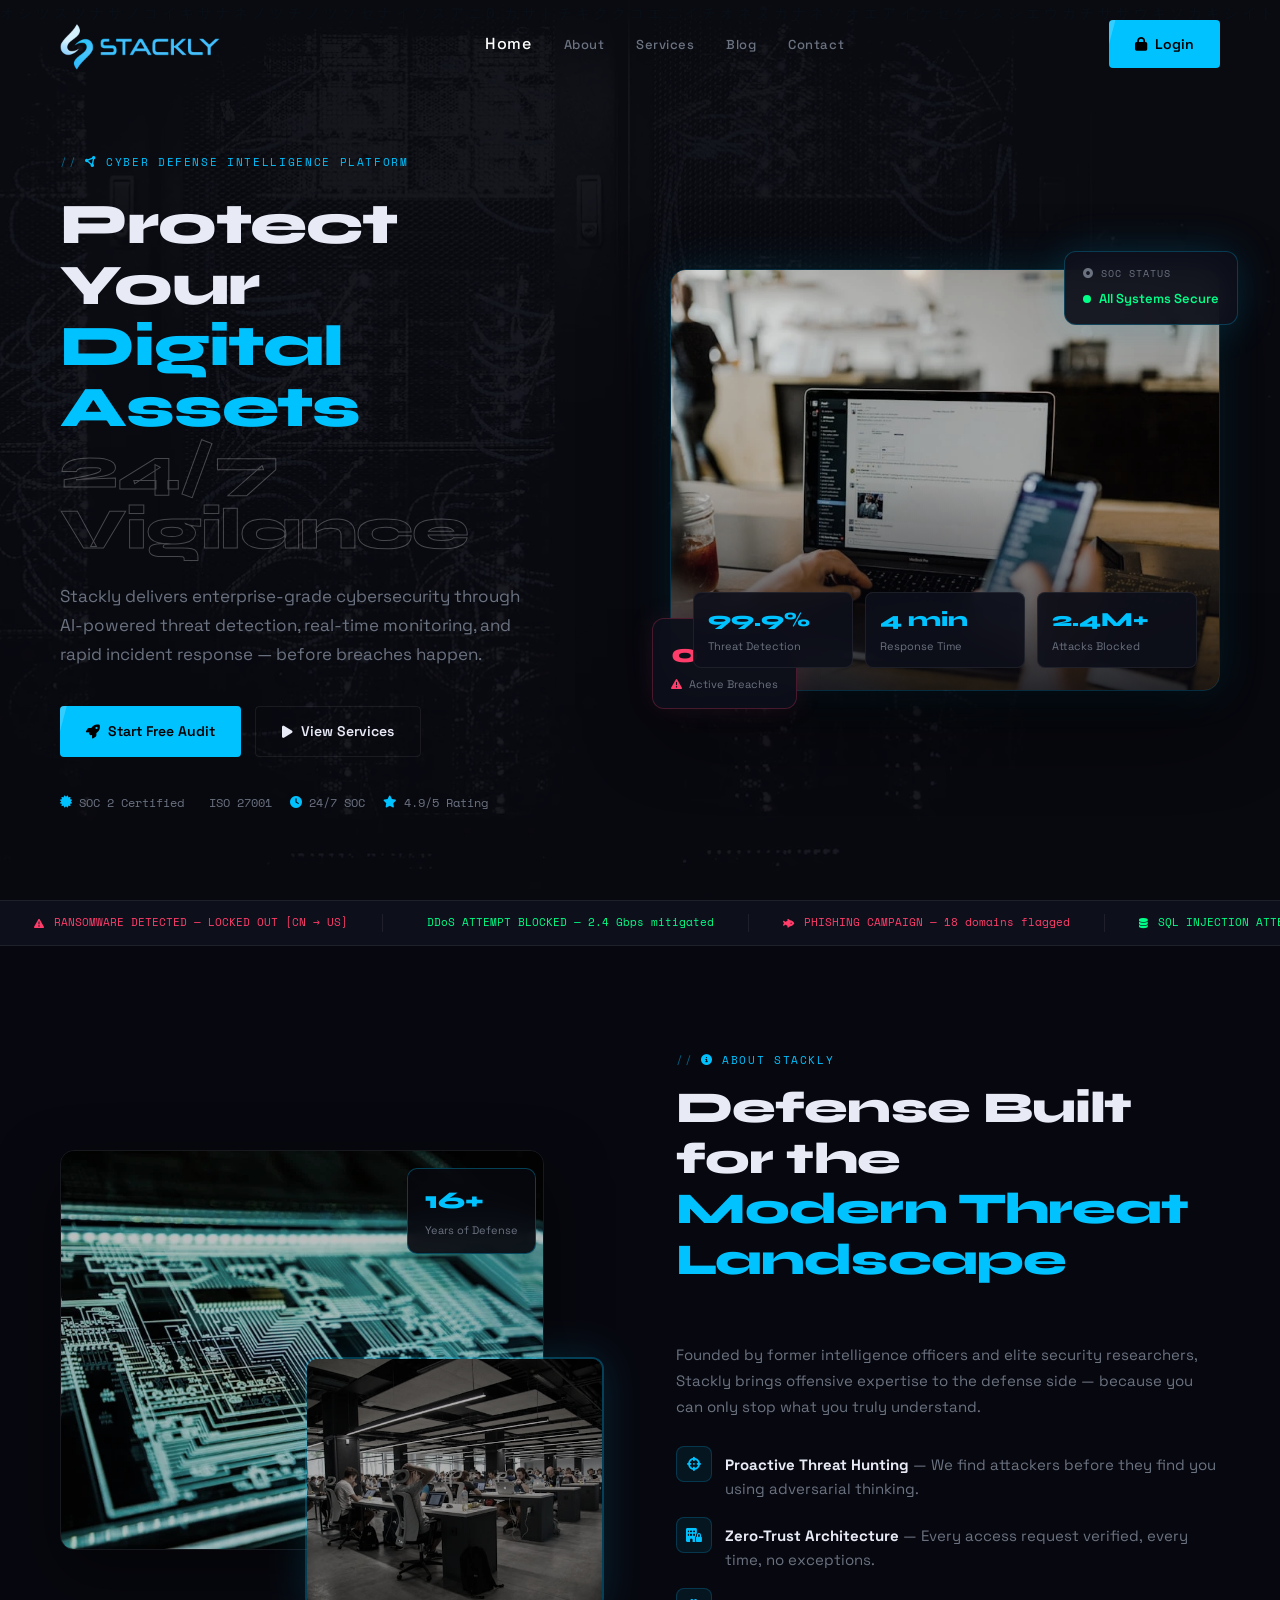
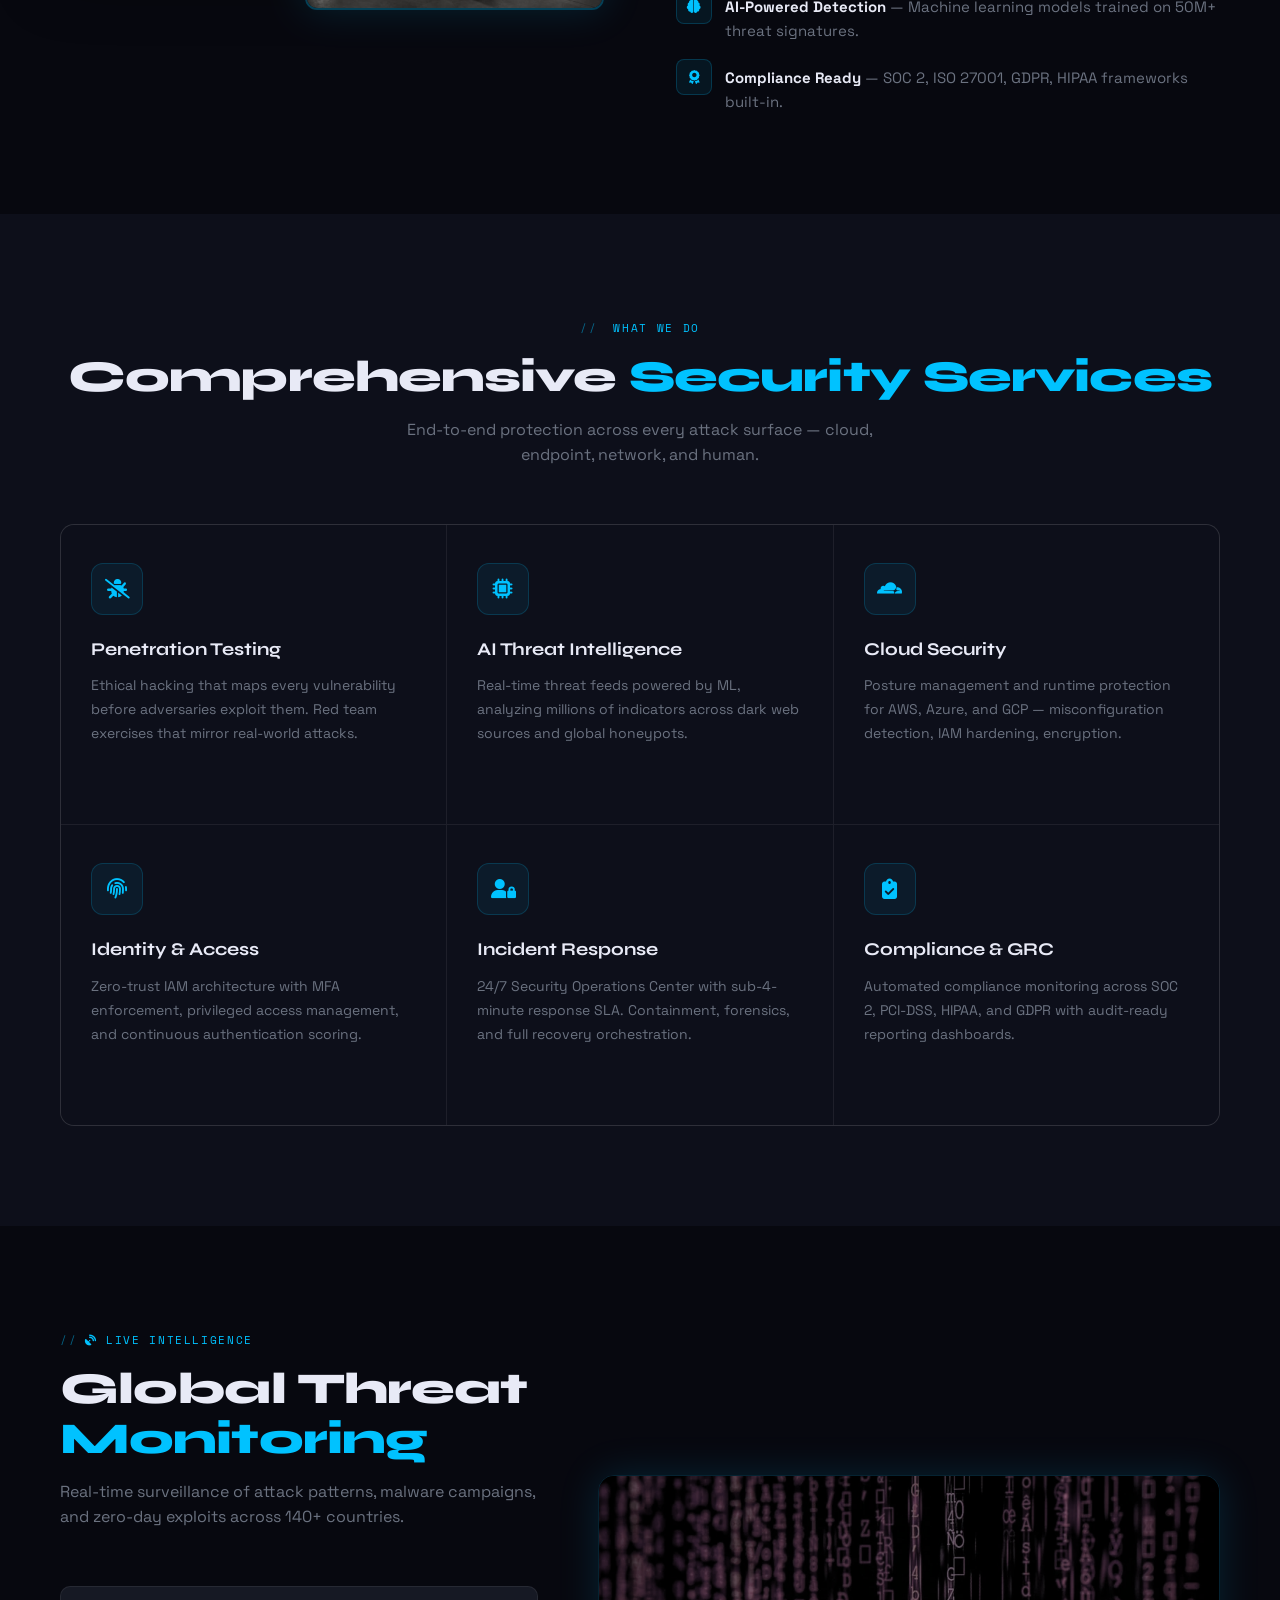
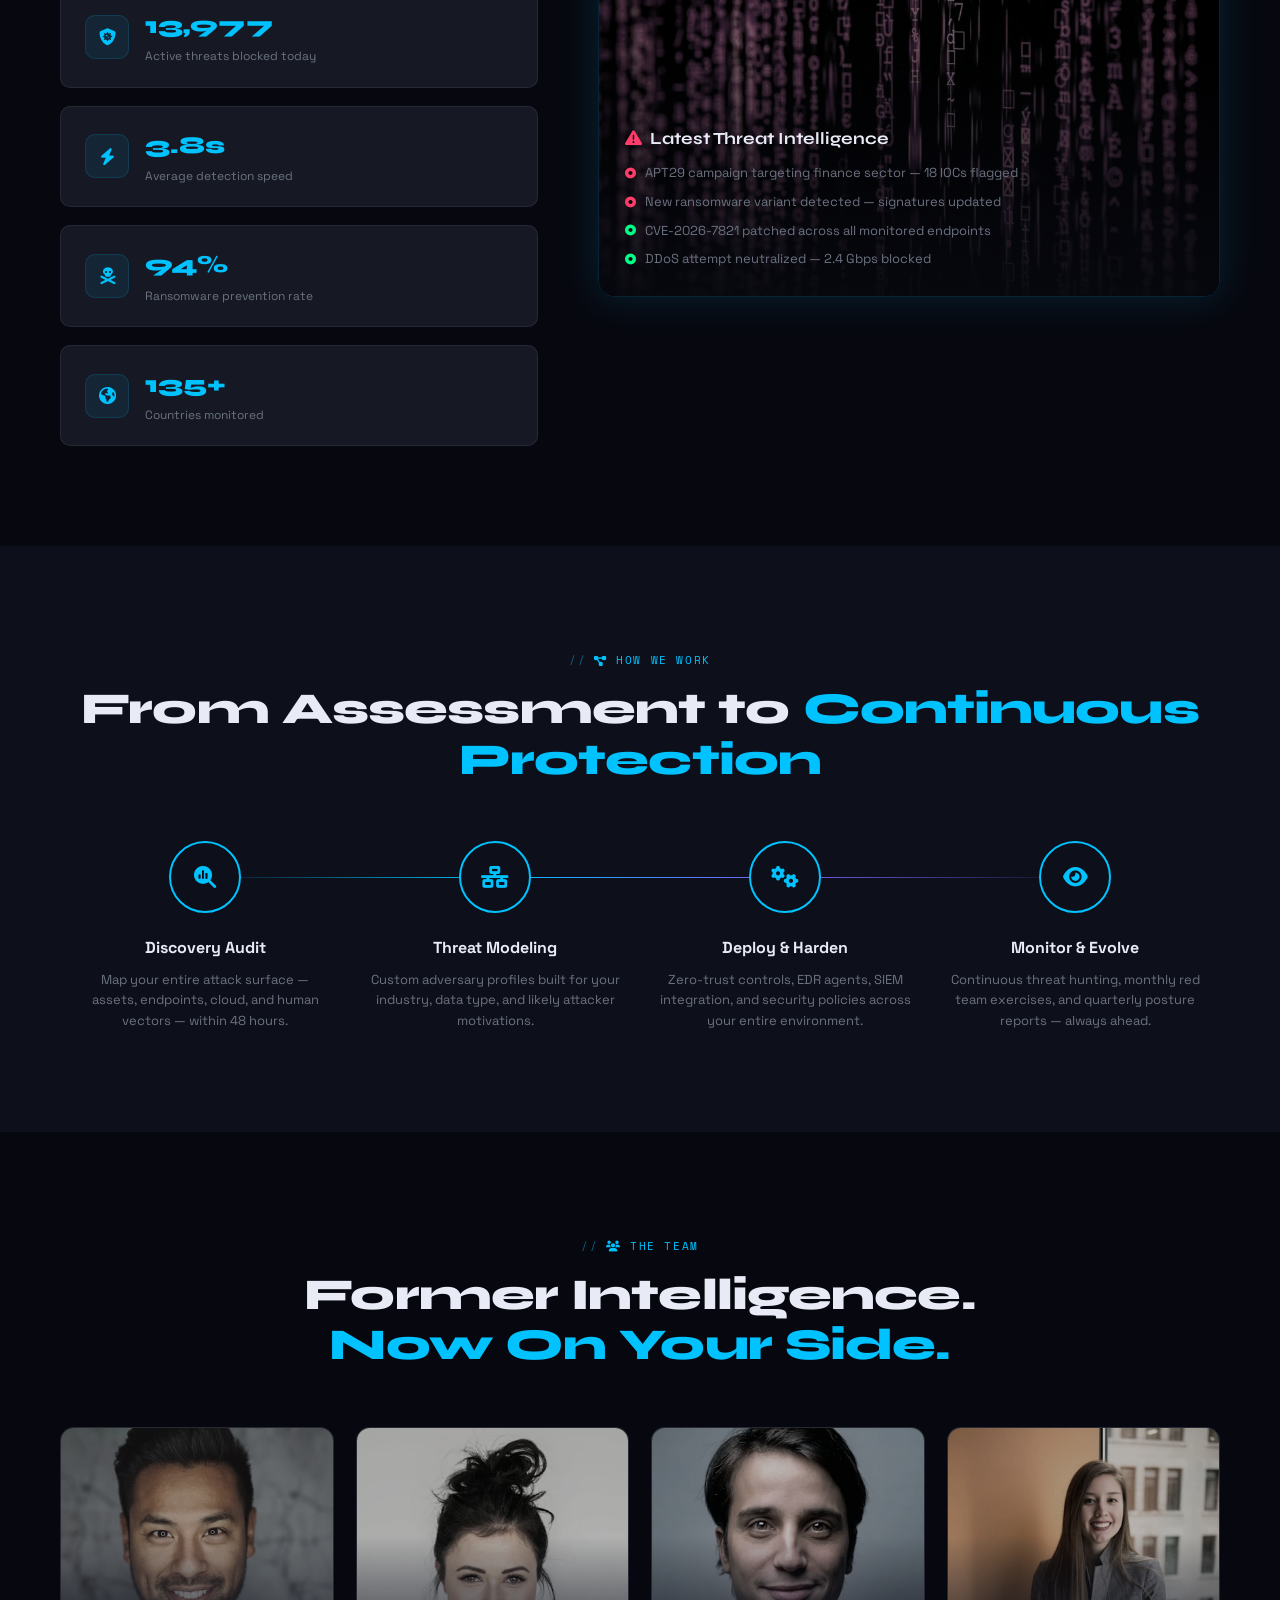
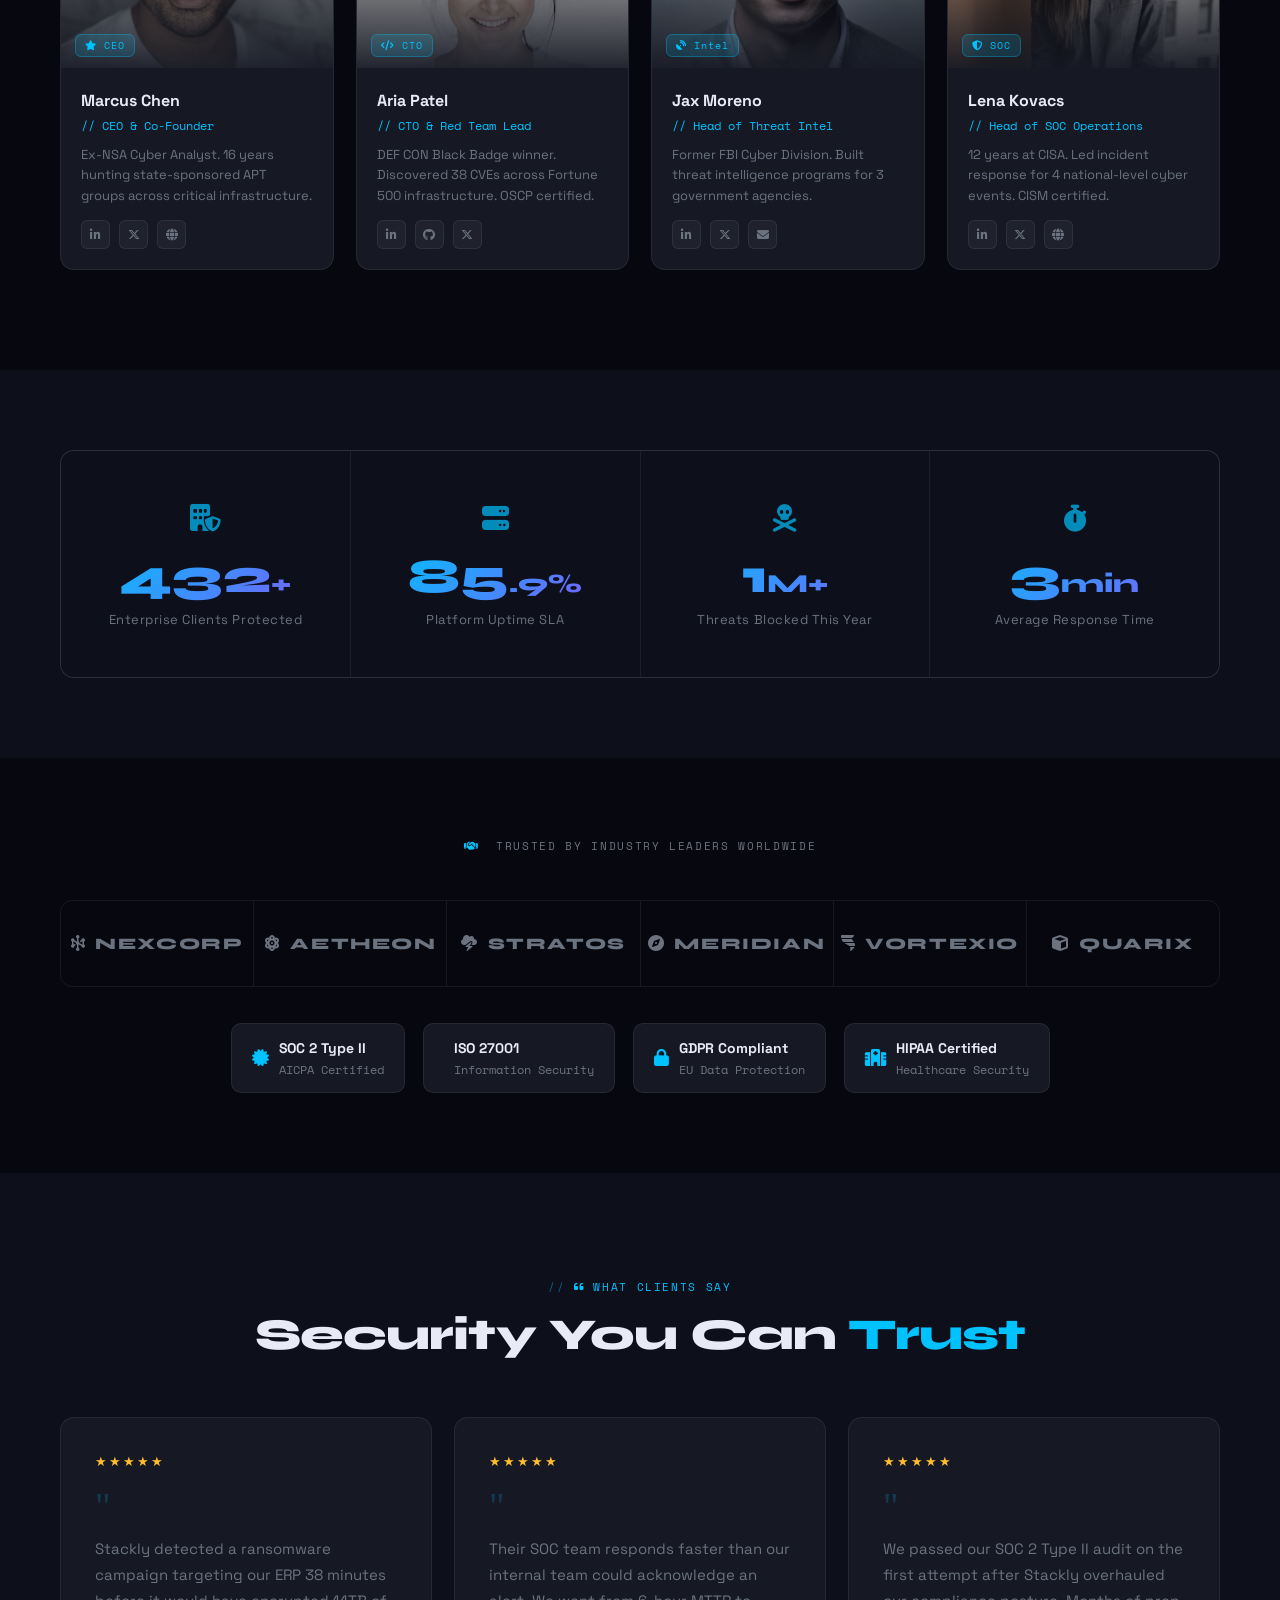
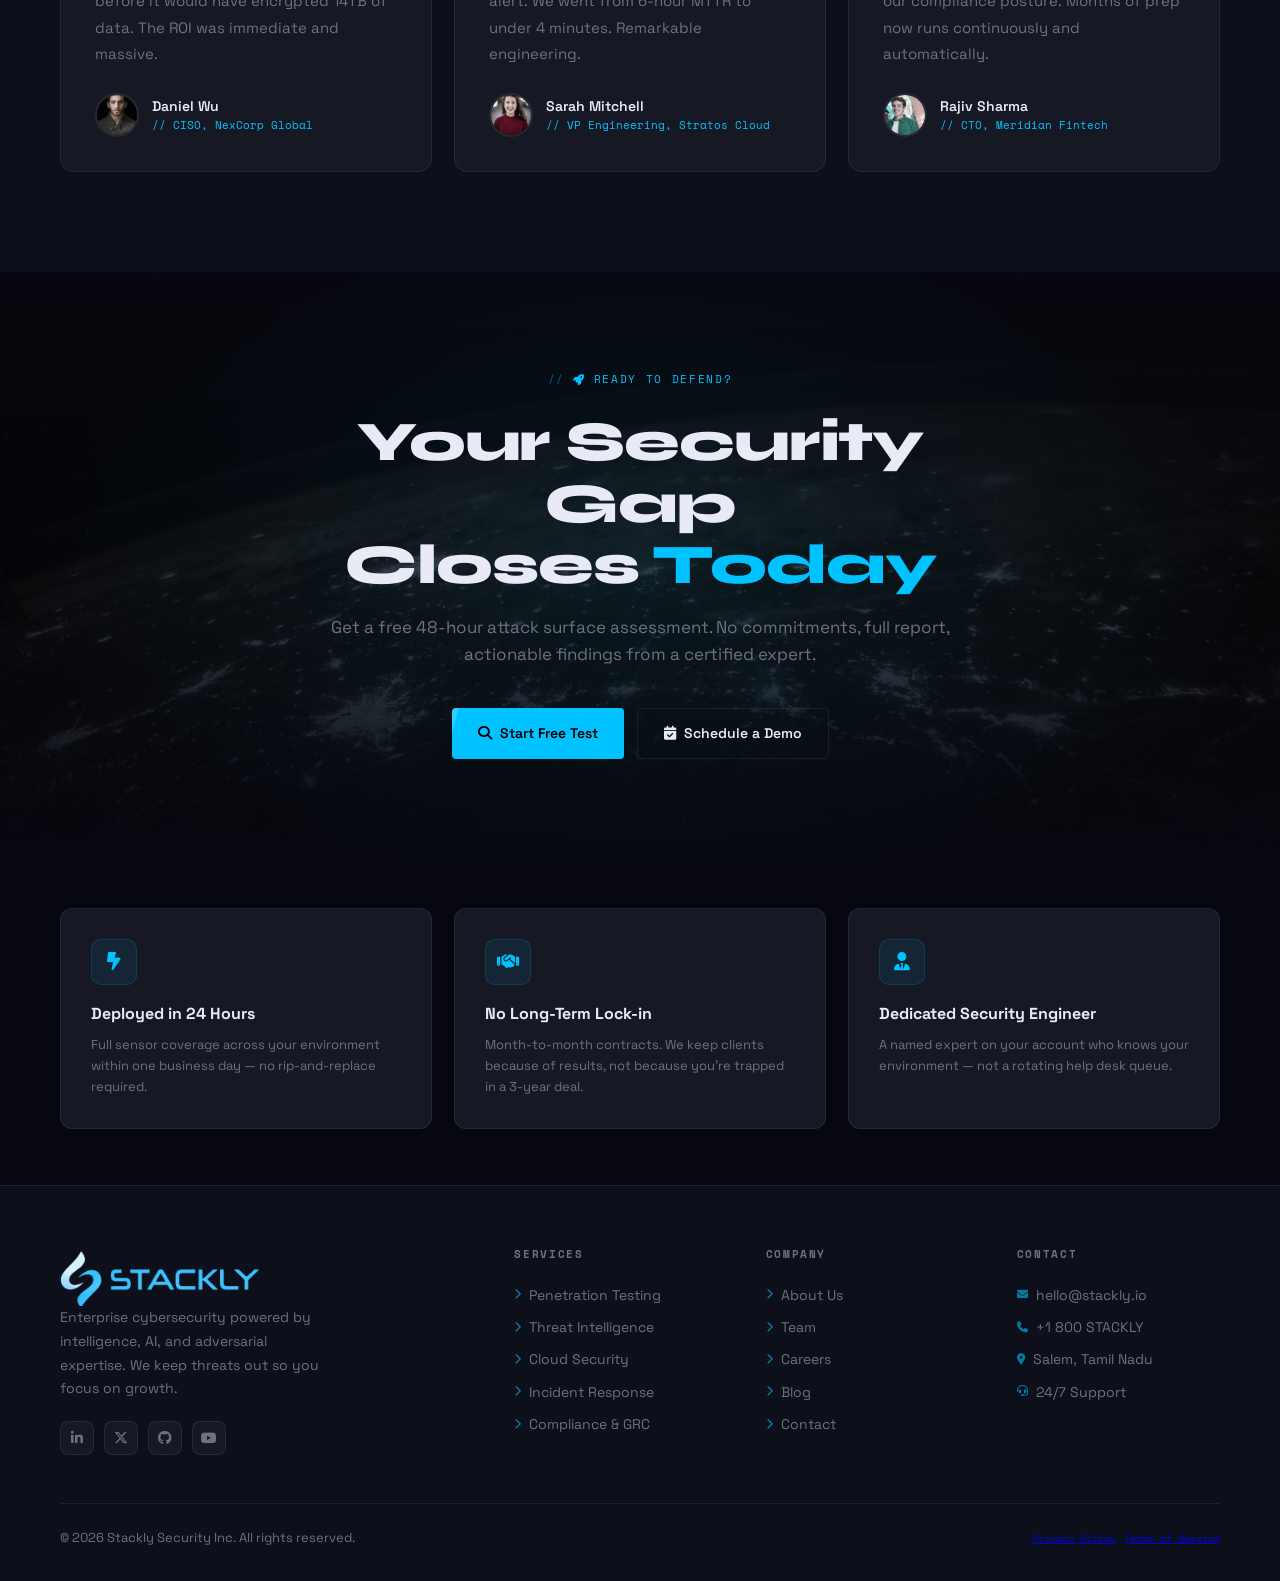
==== commit 1e2d383e: "contact page fixed" ====
--- a/index.html
+++ b/index.html
@@ -848,10 +848,11 @@
     </div>
     <div class="services-grid">
       <div class="service-card reveal delay-1"><div class="service-icon"><i class="fa-solid fa-bug-slash"></i></div><div class="service-name">Penetration Testing</div><p class="service-desc">Ethical hacking that maps every vulnerability before adversaries exploit them. Red team exercises that mirror real-world attacks.</p><a href="./service.html" class="service-link"><i class="fa-solid fa-arrow-right"></i> Learn more</a></div>
-      <div class="service-card reveal delay-2"><div class="service-icon"><i class="fa-solid fa-microchip-ai"></i></div><div class="service-name">AI Threat Intelligence</div><p class="service-desc">Real-time threat feeds powered by ML, analyzing millions of indicators across dark web sources and global honeypots.</p><a href="./service.html" class="service-link"><i class="fa-solid fa-arrow-right"></i> Learn more</a></div>
+      <div class="service-card reveal delay-2"><div class="service-icon"><i class="fa-solid fa-microchip"></i></div><div class="service-name">AI Threat Intelligence</div><p class="service-desc">Real-time threat feeds powered by ML, analyzing millions of indicators across dark web sources and global honeypots.</p><a href="./service.html" class="service-link"><i class="fa-solid fa-arrow-right"></i> Learn more</a></div>
       <div class="service-card reveal delay-3"><div class="service-icon"><i class="fa-brands fa-cloudflare"></i></div><div class="service-name">Cloud Security</div><p class="service-desc">Posture management and runtime protection for AWS, Azure, and GCP — misconfiguration detection, IAM hardening, encryption.</p><a href="./service.html" class="service-link"><i class="fa-solid fa-arrow-right"></i> Learn more</a></div>
       <div class="service-card reveal delay-2"><div class="service-icon"><i class="fa-solid fa-fingerprint"></i></div><div class="service-name">Identity & Access</div><p class="service-desc">Zero-trust IAM architecture with MFA enforcement, privileged access management, and continuous authentication scoring.</p><a href="./service.html" class="service-link"><i class="fa-solid fa-arrow-right"></i> Learn more</a></div>
-      <div class="service-card reveal delay-3"><div class="service-icon"><i class="fa-solid fa-siren-on"></i></div><div class="service-name">Incident Response</div><p class="service-desc">24/7 Security Operations Center with sub-4-minute response SLA. Containment, forensics, and full recovery orchestration.</p><a href="./service.html" class="service-link"><i class="fa-solid fa-arrow-right"></i> Learn more</a></div>
+      <div class="service-card reveal delay-3"><div class="service-icon"><i class="fa-solid fa-user-lock"></i>
+</div><div class="service-name">Incident Response</div><p class="service-desc">24/7 Security Operations Center with sub-4-minute response SLA. Containment, forensics, and full recovery orchestration.</p><a href="./service.html" class="service-link"><i class="fa-solid fa-arrow-right"></i> Learn more</a></div>
       <div class="service-card reveal delay-4"><div class="service-icon"><i class="fa-solid fa-clipboard-check"></i></div><div class="service-name">Compliance & GRC</div><p class="service-desc">Automated compliance monitoring across SOC 2, PCI-DSS, HIPAA, and GDPR with audit-ready reporting dashboards.</p><a href="./service.html" class="service-link"><i class="fa-solid fa-arrow-right"></i> Learn more</a></div>
     </div>
   </div>
